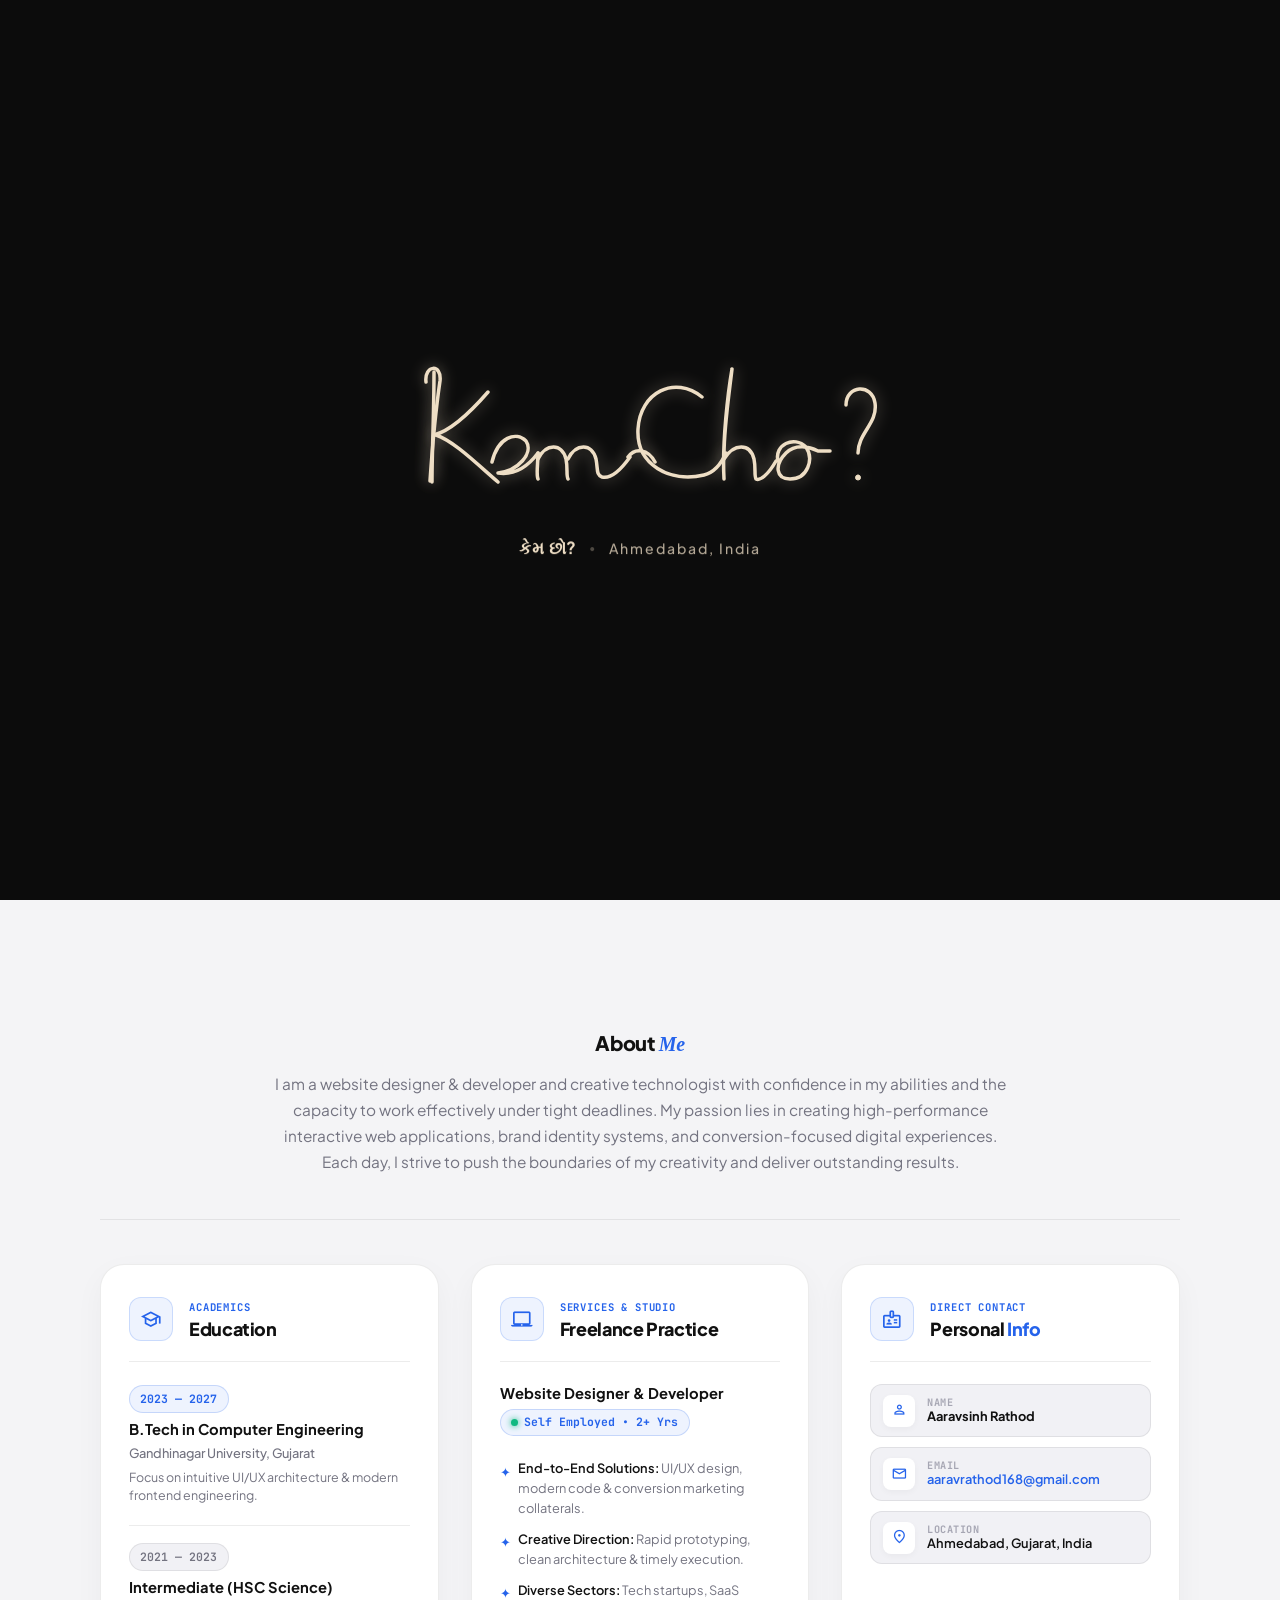
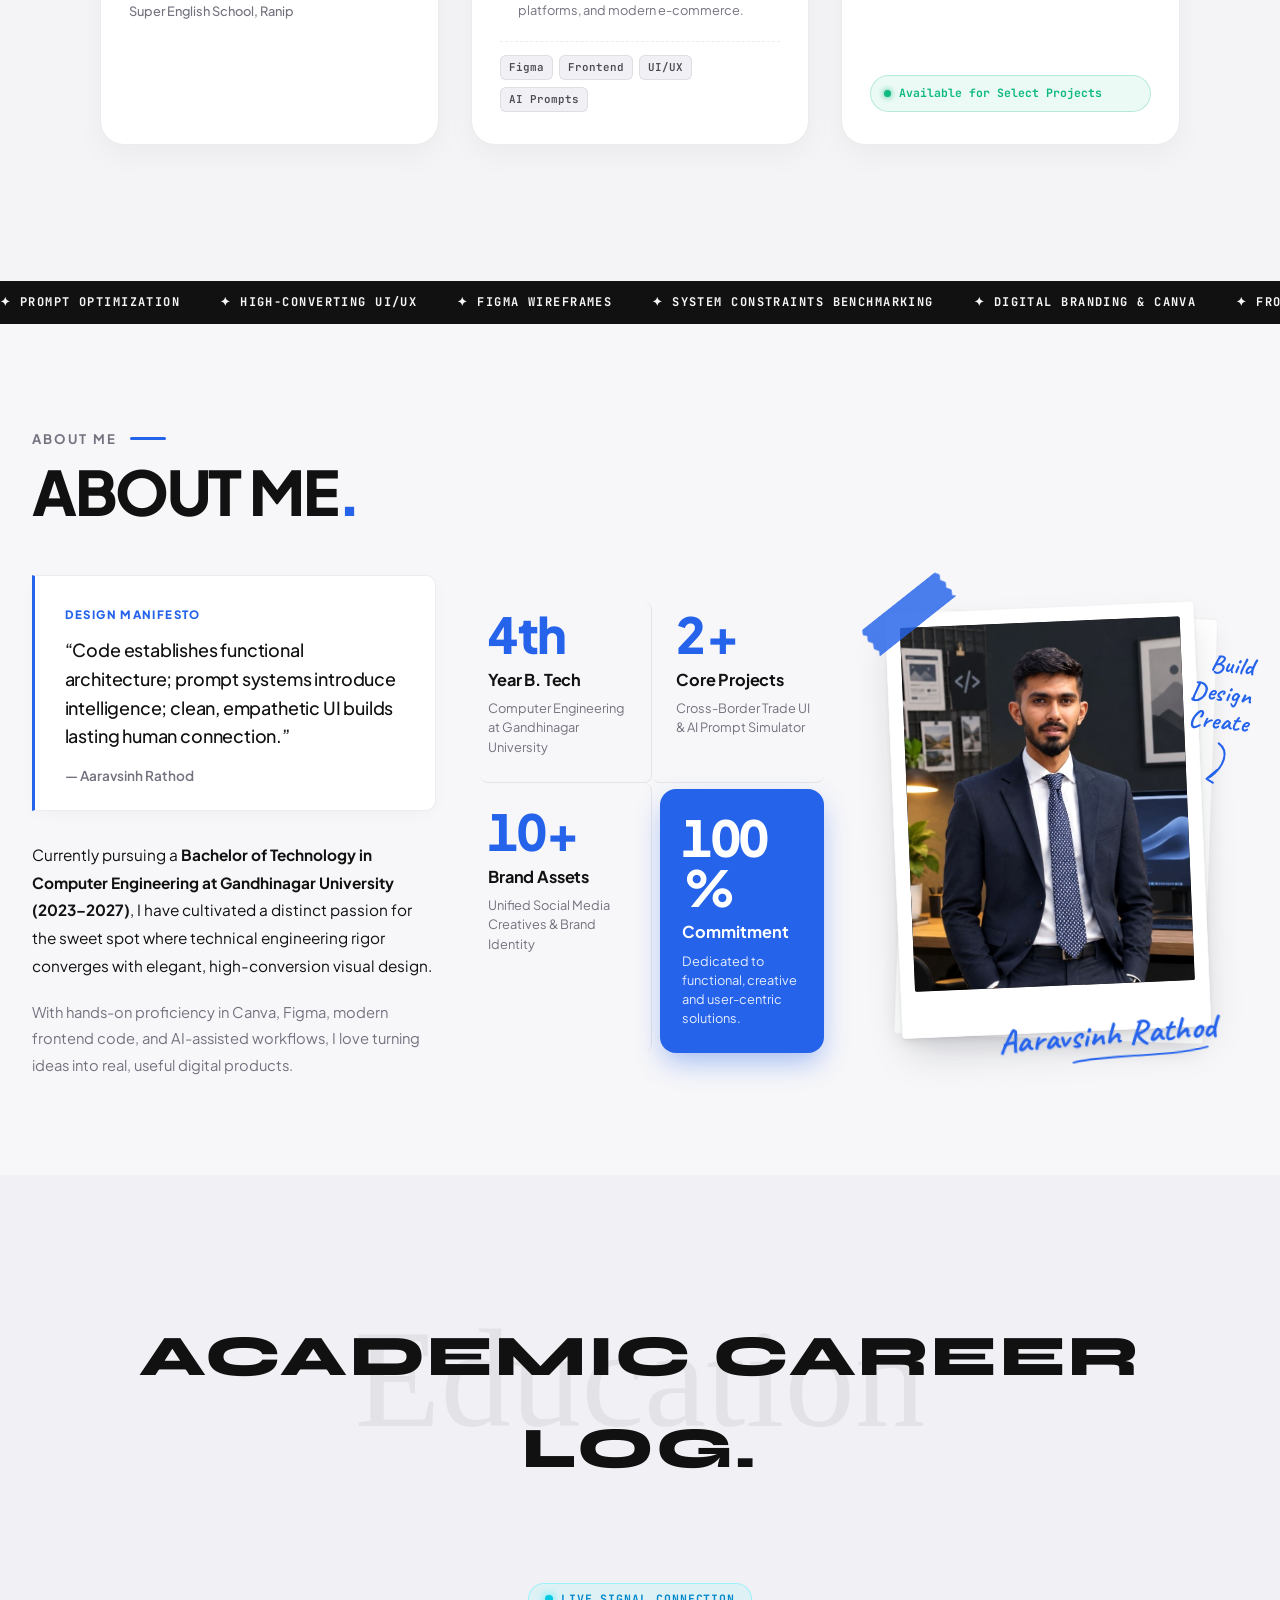
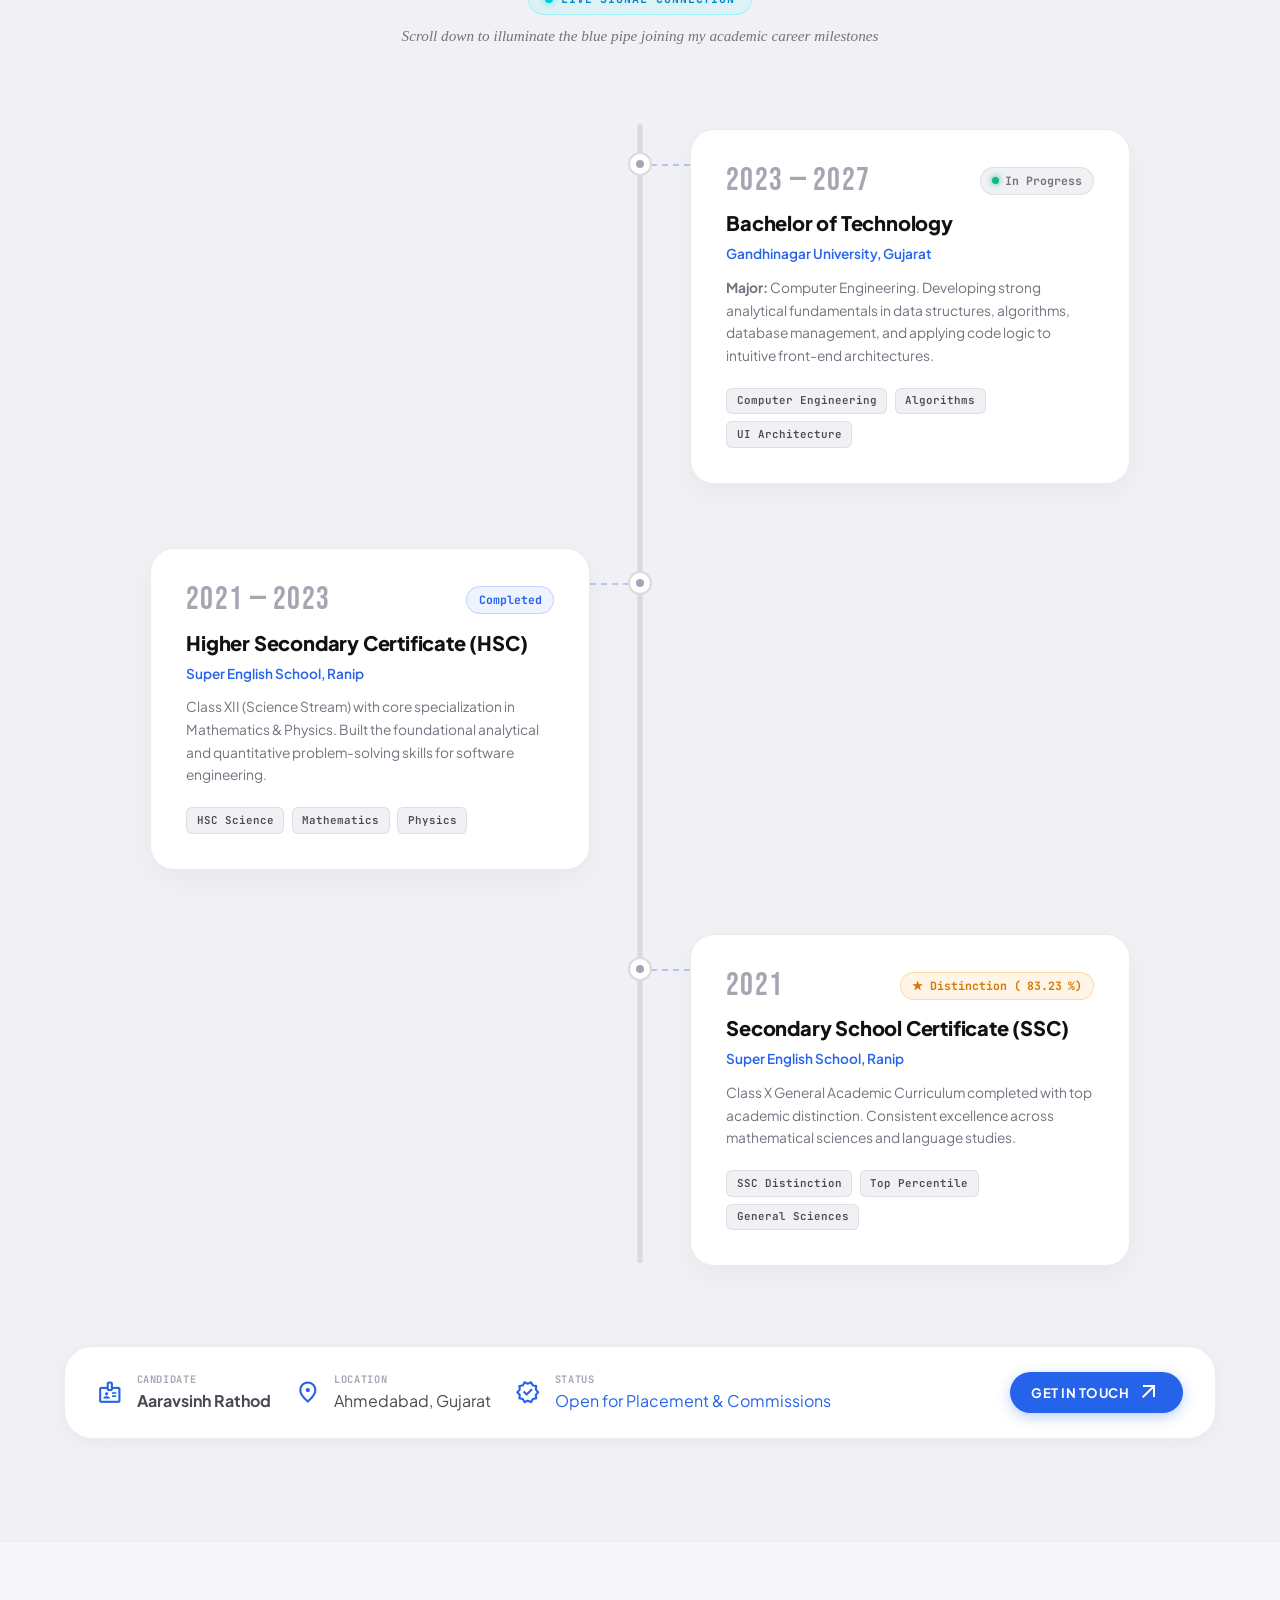
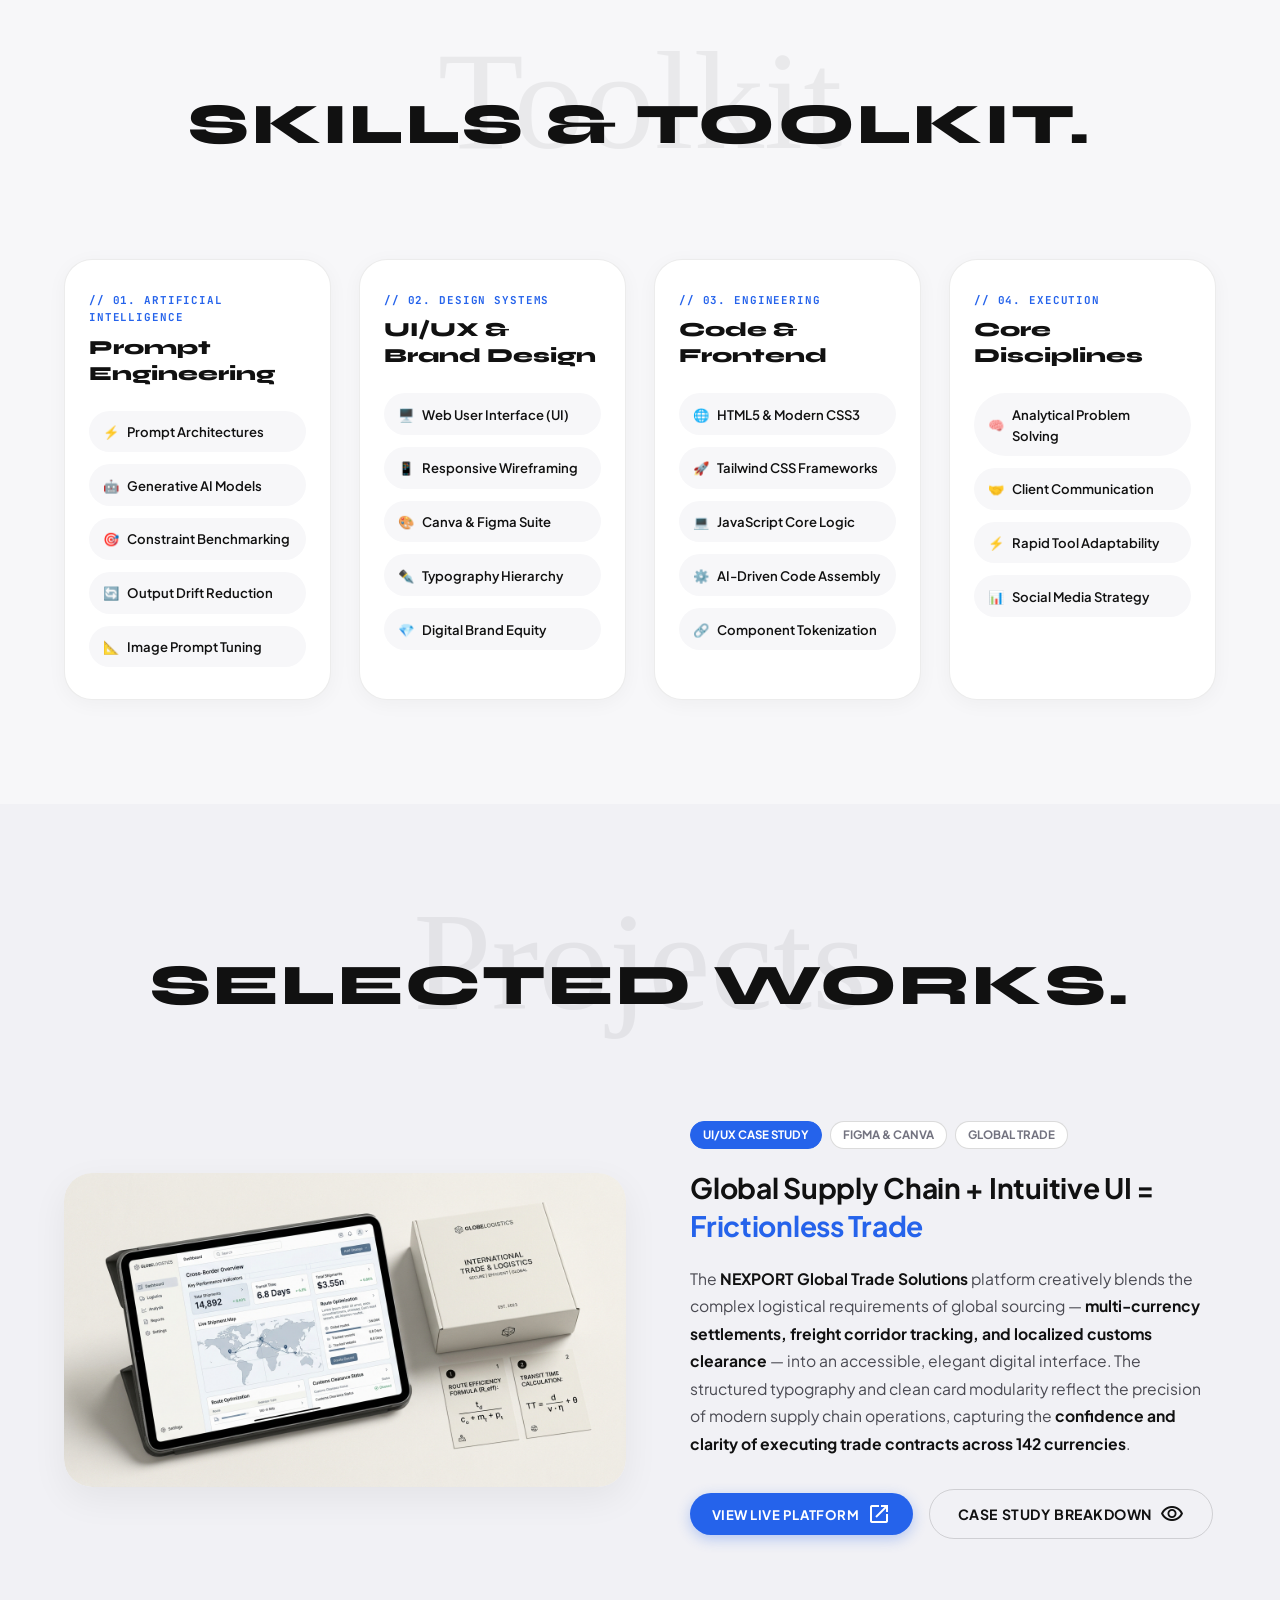
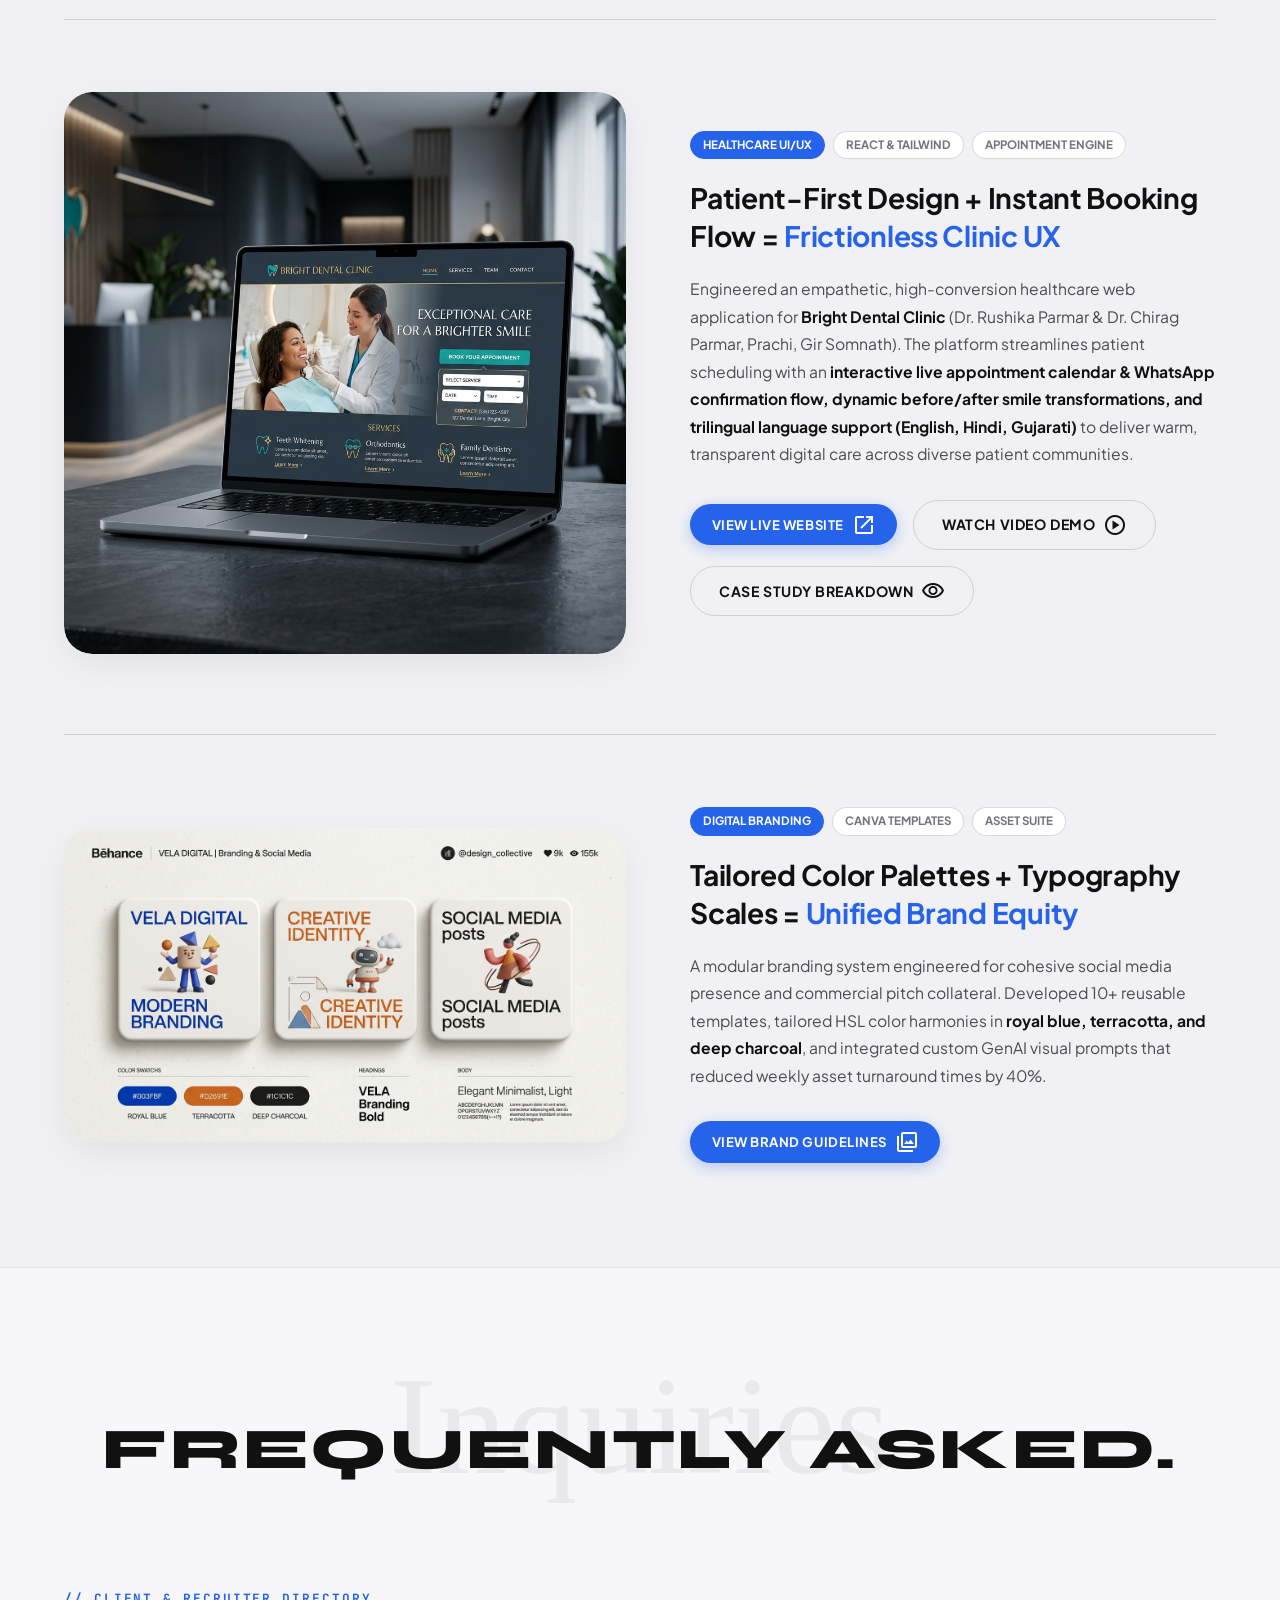
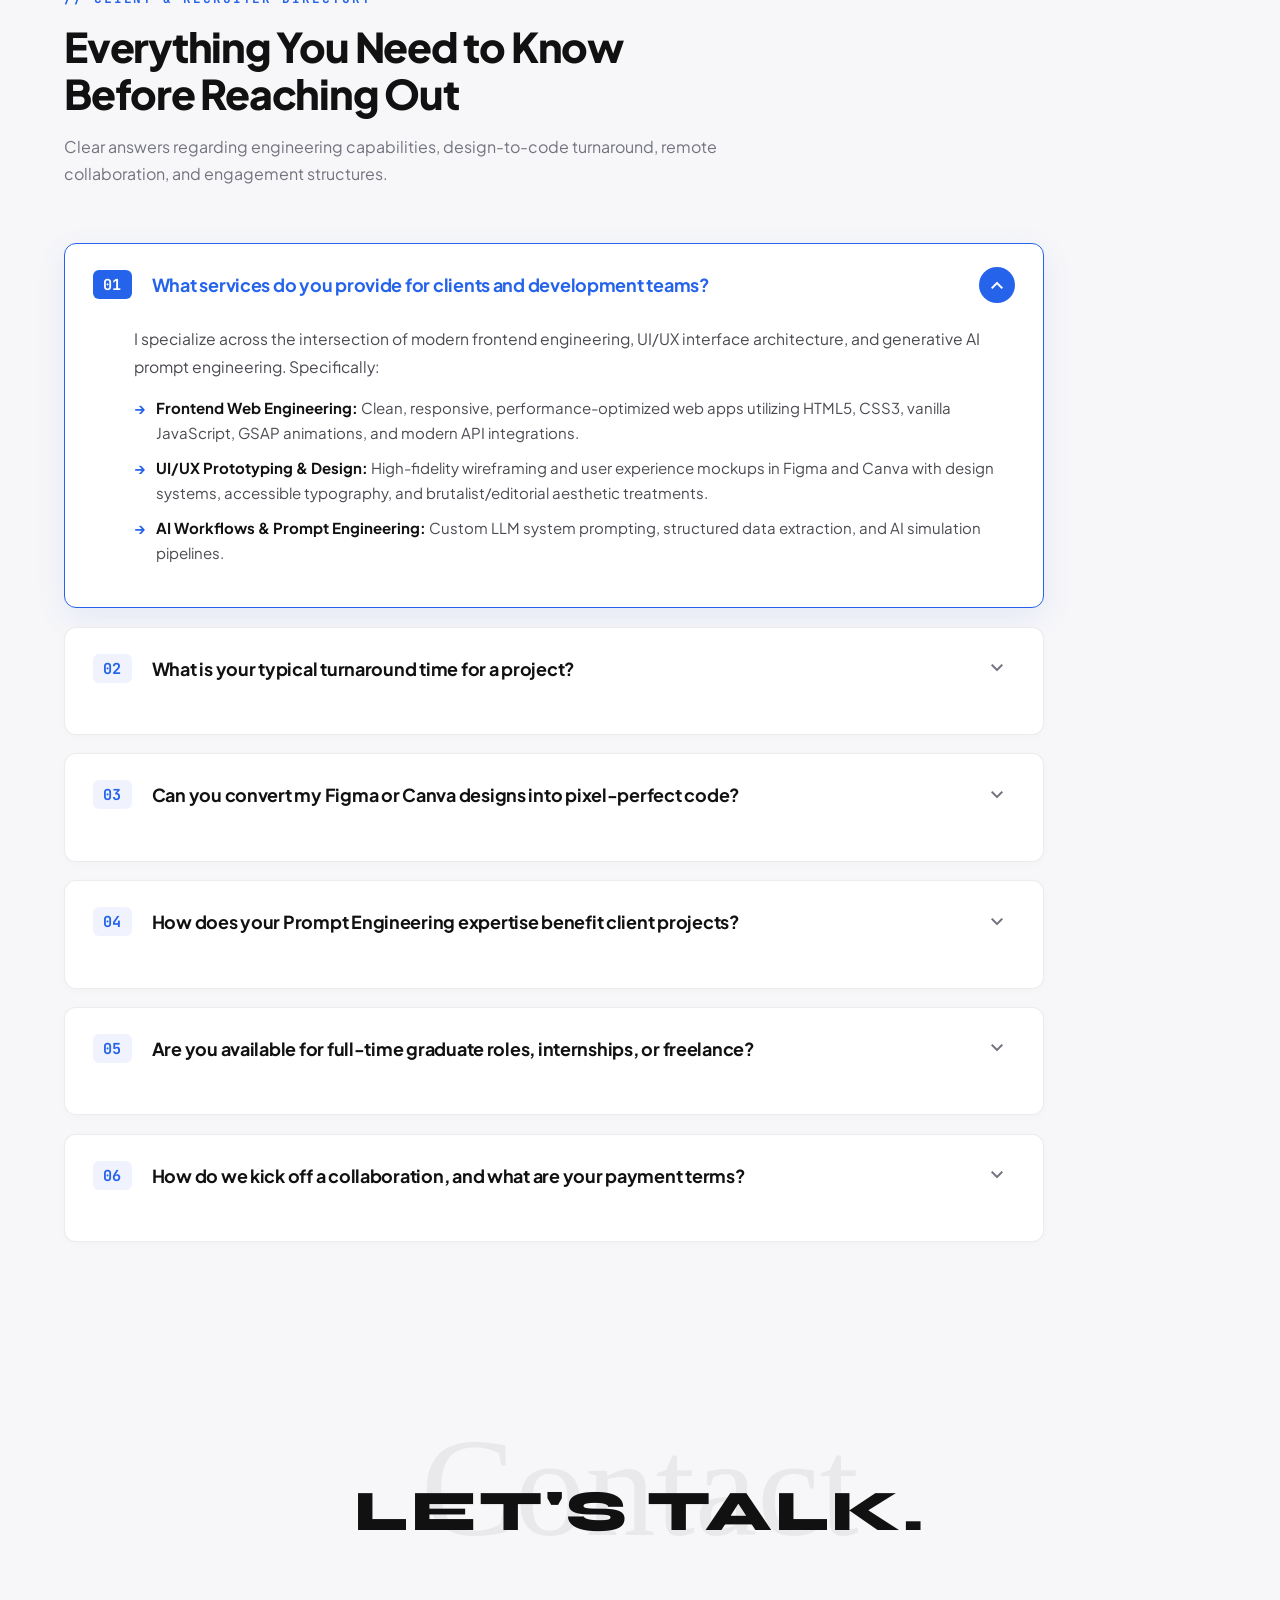
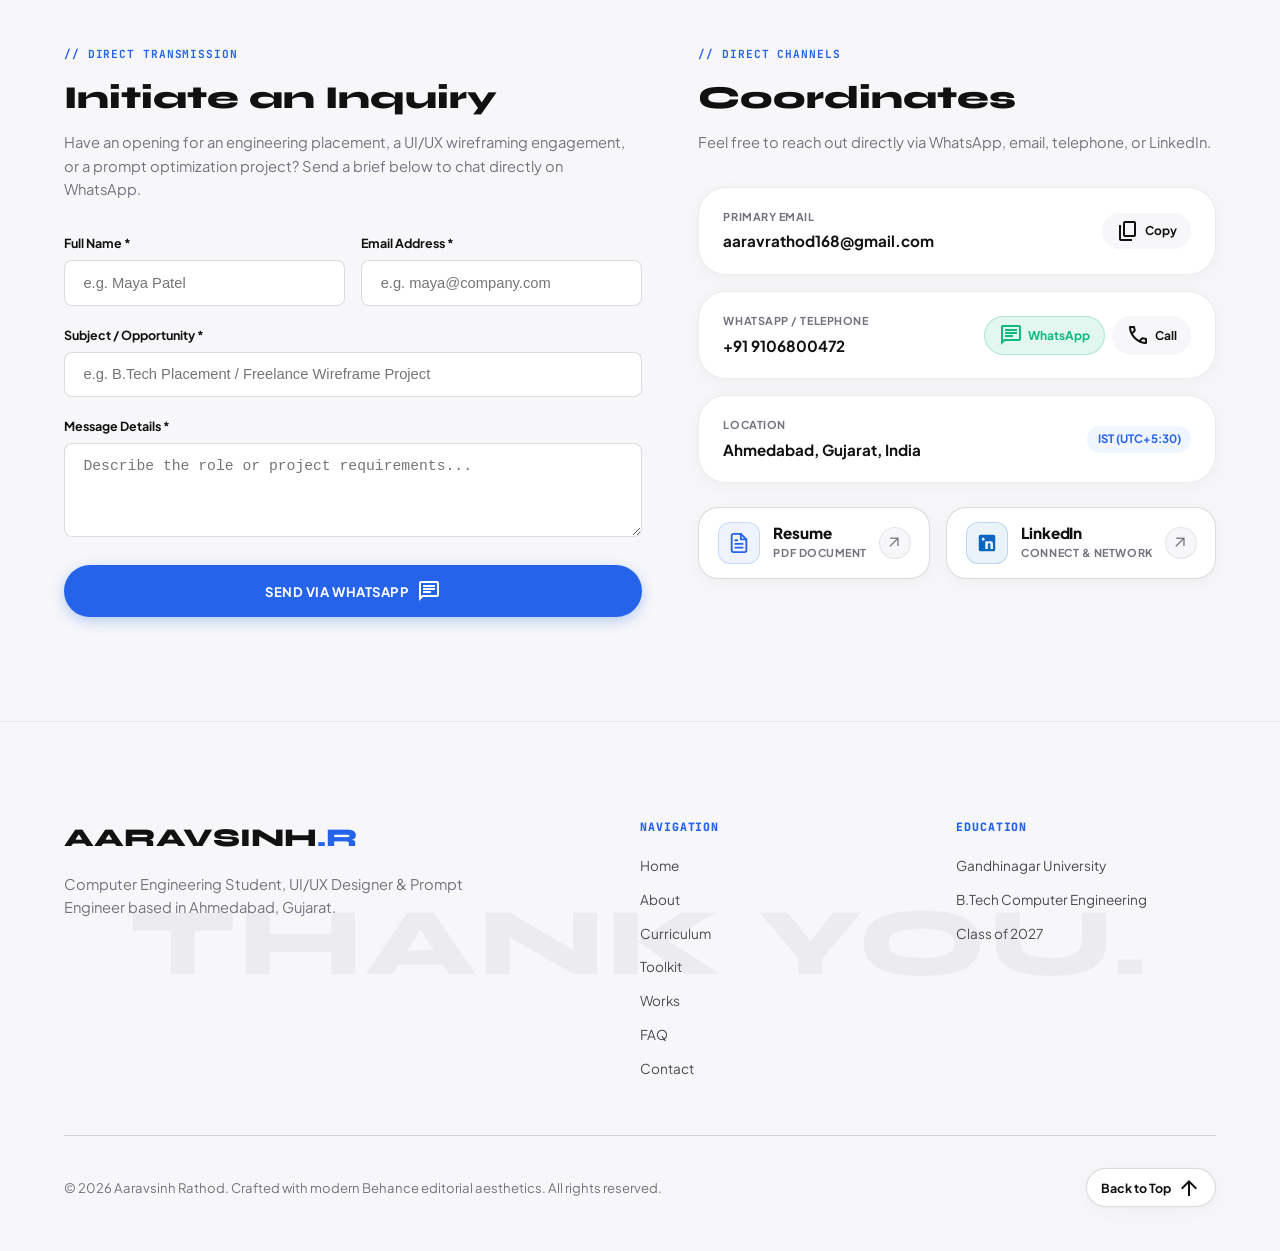
==== index.html @ 14408c6c "feat: add rolling number counter animations, interactive client FAQ section, and dynamic card spotli" ====
<!DOCTYPE html>
<html lang="en" class="scroll-smooth">
<head>
    <meta charset="UTF-8">
    <meta name="viewport" content="width=device-width, initial-scale=1.0">
    <meta name="description" content="Aaravsinh Rathod — Multidisciplinary Computer Engineering Student, UI/UX Designer & Prompt Engineer based in Ahmedabad, Gujarat.">
    <meta name="author" content="Aaravsinh Rathod">
    <title>Aaravsinh Rathod — Creative Engineer &amp; Prompt Architect</title>
    
    <!-- Google Fonts: Editorial Sans, Monumental Display, Street Graffiti & Monospace -->
    <link rel="preconnect" href="https://fonts.googleapis.com">
    <link rel="preconnect" href="https://fonts.gstatic.com" crossorigin>
    <link href="https://fonts.googleapis.com/css2?family=Antonio:wght@700&family=Bebas+Neue&family=Playfair+Display:ital,wght@0,400;0,600;0,700;1,400&family=Plus+Jakarta+Sans:ital,wght@0,300;0,400;0,500;0,600;0,700;0,800;1,400;1,600&family=Syne:wght@700;800&family=Caveat:wght@600;700&family=JetBrains+Mono:wght@400;500;600;700&family=Rock+Salt&family=Permanent+Marker&family=Sedgwick+Ave&display=swap" rel="stylesheet">
    
    <!-- Material Symbols -->
    <link rel="stylesheet" href="https://fonts.googleapis.com/css2?family=Material+Symbols+Outlined:opsz,wght,FILL,GRAD@20..48,100..700,0..1,-50..200">
    
    <!-- Design System Stylesheet -->
    <link rel="stylesheet" href="style.css">
</head>
<body class="theme-light">

    <!-- =========================================
       Awwwards Intro Preloader Component (Overlay)
    ========================================= -->
    <div id="intro-preloader" aria-label="Loading Portfolio" role="status">
        <!-- Split Horizontal Shutter Wipe Panels -->
        <div class="preloader-shutter preloader-shutter-top"></div>
        <div class="preloader-shutter preloader-shutter-bottom"></div>

        <!-- Preloader Content Stage -->
        <div class="preloader-content-wrap">
            <!-- Phase 1: 0% to 100% Vintage Serif Counter & Orbital Pencil Loader -->
            <div class="preloader-phase preloader-counter-stage" id="preloader-counter-stage">
                <div class="preloader-counter-display">
                    <span id="preloader-num">0</span><span class="preloader-pct">%</span>
                </div>
                <div class="preloader-orbital-loader">
                    <svg class="preloader-circle-svg" viewBox="0 0 120 120" width="120" height="120">
                        <circle class="circle-track" cx="60" cy="60" r="50" />
                        <circle class="circle-progress" id="preloader-circle" cx="60" cy="60" r="50" />
                    </svg>
                    <!-- Orbital Pencil Follower rotating around (60, 60) -->
                    <div class="preloader-pencil-orbit" id="preloader-pencil-orbit">
                        <div class="preloader-pencil-carrier">
                            <svg class="preloader-pencil-icon" viewBox="0 0 32 32" width="24" height="24">
                                <path d="M 23 4 L 28 9 L 12 25 L 5 27 L 7 20 Z" fill="#eedec5" stroke="#eedec5" stroke-width="1.2" stroke-linejoin="round"/>
                                <path d="M 20 7 L 25 12" stroke="#0c0c0c" stroke-width="1.2"/>
                                <path d="M 5 27 L 8 23.5 L 8.5 25 Z" fill="#0c0c0c"/>
                                <circle cx="5" cy="27" r="1.2" fill="#fff"/>
                            </svg>
                        </div>
                    </div>
                </div>
                <p class="preloader-tagline">Curating Digital Canvas</p>
            </div>

            <!-- Phase 2: Handwritten Calligraphy "Kem Cho?" Greeting -->
            <div class="preloader-phase preloader-greeting-stage" id="preloader-greeting-stage">
                <div class="preloader-calligraphy-wrap">
                    <svg class="preloader-calligraphy-svg" viewBox="0 0 520 180" width="520" height="180">
                        <g class="calligraphy-paths">
                            <!-- Letter 'K' stem & flourishes -->
                            <path class="draw-stroke" d="M 54 35 C 54 75, 52 115, 52 145" />
                            <path class="draw-stroke" d="M 46 45 C 44 28, 62 26, 60 44 C 54 85, 52 115, 50 144" />
                            <path class="draw-stroke" d="M 108 55 C 88 78, 70 94, 54 98" />
                            <path class="draw-stroke" d="M 56 98 C 74 104, 98 128, 118 145" />
                            <!-- Letter 'e' smooth cursive loop -->
                            <path class="draw-stroke" d="M 112 125 C 118 100, 136 94, 146 104 C 154 116, 138 134, 118 136 C 132 138, 146 132, 158 116" />
                            <!-- Letter 'm' three smooth arches -->
                            <path class="draw-stroke" d="M 158 116 C 158 126, 156 138, 158 142" />
                            <path class="draw-stroke" d="M 158 122 C 166 106, 182 106, 186 122 C 188 132, 186 138, 188 142" />
                            <path class="draw-stroke" d="M 188 122 C 196 106, 212 106, 216 122 C 218 132, 216 138, 222 140 C 230 142, 240 134, 250 120" />
                            <!-- Flourish Connector -->
                            <path class="draw-stroke" d="M 248 120 C 255 110, 268 112, 275 125" />
                            <!-- Capital 'C' sweep -->
                            <path class="draw-stroke" d="M 322 60 C 295 38, 260 55, 258 92 C 256 128, 290 146, 324 138 C 336 135, 342 125, 346 116" />
                            <!-- Letter 'h' tall ascender with loop and arch -->
                            <path class="draw-stroke" d="M 344 118 C 344 90, 350 50, 352 32 C 348 55, 342 105, 344 142" />
                            <path class="draw-stroke" d="M 344 122 C 354 106, 370 106, 374 122 C 376 132, 374 138, 376 142 C 380 144, 388 138, 396 124" />
                            <!-- Letter 'o' smooth loop with outgoing flourish -->
                            <path class="draw-stroke" d="M 398 124 C 394 108, 414 98, 426 110 C 434 122, 428 142, 410 142 C 396 142, 394 128, 406 116 C 416 106, 430 110, 438 114 L 450 114" />
                            <!-- Question Mark '?' and dot -->
                            <path class="draw-stroke" d="M 466 68 C 466 48, 492 46, 495 66 C 498 86, 478 96, 478 116" />
                            <path class="draw-stroke stroke-dot" d="M 478 138 A 2.5 2.5 0 1 1 478 143 A 2.5 2.5 0 1 1 478 138" />
                        </g>
                    </svg>
                    <div class="preloader-greeting-sub">
                        <span class="sub-gujarati">કેમ છો?</span>
                        <span class="sub-sep">•</span>
                        <span class="sub-english">Ahmedabad, India</span>
                    </div>
                </div>
            </div>
        </div>
    </div>

    <!-- Custom Luxury Cursor -->
    <div class="cursor-dot" id="cursor-dot"></div>
    <div class="cursor-outline" id="cursor-outline"></div>

    <!-- Minimalist Editorial Header -->
    <header class="editorial-header" id="header">
        <div class="header-inner">
            <a href="#hero" class="brand-monogram" aria-label="Aaravsinh Rathod">
                <span class="mono-initials">AR</span>
                <span class="mono-fullname">Aaravsinh<span class="text-royal">.R</span></span>
            </a>

            <nav class="editorial-nav" id="nav-menu">
                <a href="#hero" class="nav-item active">Home</a>
                <a href="#about" class="nav-item">About</a>
                <a href="#dossier" class="nav-item">Curriculum</a>
                <a href="#skills" class="nav-item">Toolkit</a>
                <a href="#works" class="nav-item">Works</a>
                <a href="#faq" class="nav-item">FAQ</a>
                <a href="#contact" class="nav-item">Contact</a>
                <a href="#contact" class="btn-pill btn-pill-royal mobile-menu-cta">
                    <span>Let's Talk</span>
                    <span class="material-symbols-outlined text-sm">arrow_outward</span>
                </a>
            </nav>

            <div class="header-actions">
                <button class="theme-toggle-btn" id="theme-toggle" aria-label="Toggle Theme Mode">
                    <span class="material-symbols-outlined" id="theme-icon">dark_mode</span>
                </button>
                <a href="#contact" class="btn-pill btn-pill-royal">
                    <span>Let's Talk</span>
                    <span class="material-symbols-outlined text-sm">arrow_outward</span>
                </a>
                <button class="mobile-menu-btn" id="mobile-toggle" aria-label="Toggle Navigation">
                    <span class="material-symbols-outlined">menu</span>
                </button>
            </div>
        </div>
    </header>

    <main>
        <!-- =========================================
           1. HERO SECTION (Exact Behance Slide 1 Recreation)
        ========================================= -->
        <section class="hero-editorial-section" id="hero">
            <div class="container hero-container">
                <!-- Top Action Capsules -->
                <div class="behance-hero-top-bar">
                    <div class="behance-action-capsules">
                        <a href="#contact" class="hero-status-pill" title="Aaravsinh is available for hire — Click to get in touch">
                            <span class="status-pulse-dot"></span>
                            <span class="status-pill-text">Available for hire</span>
                            <span class="material-symbols-outlined status-pill-arrow">arrow_outward</span>
                        </a>
                    </div>
                </div>

                <!-- Main Visual Canvas (Matches Reference Image 1:1) -->
                <div class="hero-canvas-composition">
                    <!-- Top-Left Graffiti "My" with Downward Arrow -->
                    <div class="street-graffiti-my" aria-label="My">
                        <svg viewBox="0 0 160 175" fill="none" xmlns="http://www.w3.org/2000/svg" class="svg-graffiti-my">
                            <!-- Raw marker stroke for "M" -->
                            <path d="M 22 110 L 32 24 L 54 74 L 78 26 L 90 108" stroke="currentColor" stroke-width="13" stroke-linecap="round" stroke-linejoin="round" />
                            <!-- Connected marker stroke for "y" with descending arrow stem -->
                            <path d="M 92 60 C 94 62 100 96 114 96 C 128 96 136 68 136 50 L 132 114 C 130 138 118 152 102 162" stroke="currentColor" stroke-width="13" stroke-linecap="round" stroke-linejoin="round" />
                            <!-- Sharp marker arrow tip pointing down-right toward PORTFOLIO -->
                            <path d="M 88 144 L 102 166 L 124 156" stroke="currentColor" stroke-width="12" stroke-linecap="round" stroke-linejoin="round" />
                        </svg>
                    </div>

                    <!-- Monumental Outline "PORTFOLIO" with Individual Letter Spans -->
                    <div class="monumental-portfolio-wrap">
                        <h1 class="outline-portfolio-title" aria-label="PORTFOLIO"><span class="portfolio-char" style="--char-index: 0">P</span><span class="portfolio-char" style="--char-index: 1">O</span><span class="portfolio-char" style="--char-index: 2">R</span><span class="portfolio-char" style="--char-index: 3">T</span><span class="portfolio-char" style="--char-index: 4">F</span><span class="portfolio-char" style="--char-index: 5">O</span><span class="portfolio-char" style="--char-index: 6">L</span><span class="portfolio-char" style="--char-index: 7">I</span><span class="portfolio-char" style="--char-index: 8">O</span></h1>
                    </div>

                    <!-- Soft Muted Street Calligraphy "Aaravsinh" behind the subject -->
                    <div class="hero-street-watermark" aria-hidden="true">
                        Aaravsinh
                    </div>

                    <!-- Studio Cutout Portrait & Nameplate -->
                    <div class="hero-subject-stage">
                        <div class="portrait-cutout-box" id="portrait-wrap">
                            <img src="assets/aaravsinh-hero-final.png" alt="Aaravsinh Rathod" class="hero-portrait-cutout" id="hero-portrait-img">
                        </div>

                    </div>

                    <!-- Floating Hire Capsule at Bottom-Center (Matches reference image) -->
                    <div class="hire-floating-capsule" id="hire-capsule">
                        <div class="capsule-body-left">
                            <div class="capsule-avatar-wrap">
                                <img src="assets/profile.jpg" alt="Aaravsinh Rathod" class="capsule-avatar-img">
                                <span class="capsule-status-dot" title="Available for hire"></span>
                            </div>
                            <div class="capsule-info-text">
                                <div class="capsule-info-title">Aaravsinh is available for hire</div>
                                <div class="capsule-info-avail">Availability: <span class="avail-tag">Now</span></div>
                            </div>
                        </div>
                        <div class="capsule-body-right">
                            <a href="#contact" class="capsule-hire-cta">Get in touch</a>
                            <button class="capsule-dismiss-btn" id="close-hire-capsule" aria-label="Dismiss">&times;</button>
                        </div>
                    </div>
                </div>



                <!-- Monumental Behance Typography: "My Name is Aaravsinh and I am a Freelance Website designer & developer." -->
                <div class="behance-hero-statement">
                    <p class="hero-intro-lead">
                        <em>My Name is</em> <strong class="text-royal">Aaravsinh</strong> <em>and I am a Freelance</em>
                    </p>
                    <div class="monumental-title-wrap">
                        <span class="word-graphic">Website</span>
                        <span class="word-designer">designer &amp; developer<span class="designer-dot">.</span></span>
                    </div>
                </div>

                <!-- About Me Editorial Block -->
                <div class="behance-hero-about">
                    <h3 class="hero-about-heading">About <em>Me</em></h3>
                    <p class="hero-about-text">
                        I am a website designer &amp; developer and creative technologist with confidence in my abilities and the capacity to work effectively under tight deadlines. My passion lies in creating high-performance interactive web applications, brand identity systems, and conversion-focused digital experiences. Each day, I strive to push the boundaries of my creativity and deliver outstanding results.
                    </p>
                </div>

                <!-- Editorial Dossier Row (Centered, Attractive Modular Cards) -->
                <div class="behance-dossier-row">
                    <!-- Column 1: Education -->
                    <div class="behance-dossier-column bd-card">
                        <div class="bd-card-header">
                            <div class="bd-card-icon-wrap">
                                <span class="material-symbols-outlined">school</span>
                            </div>
                            <div class="bd-card-title-group">
                                <span class="bd-card-kicker">ACADEMICS</span>
                                <h4 class="bd-column-title">Education</h4>
                            </div>
                        </div>

                        <div class="bd-card-body">
                            <div class="bd-entry-block">
                                <div class="bd-entry-top">
                                    <span class="bd-pill-tag active">2023 — 2027</span>
                                </div>
                                <h5 class="bd-entry-title text-royal">B.Tech in Computer Engineering</h5>
                                <span class="bd-entry-subtitle">Gandhinagar University, Gujarat</span>
                                <p class="bd-entry-desc">Focus on intuitive UI/UX architecture &amp; modern frontend engineering.</p>
                            </div>

                            <div class="bd-entry-divider"></div>

                            <div class="bd-entry-block">
                                <div class="bd-entry-top">
                                    <span class="bd-pill-tag">2021 — 2023</span>
                                </div>
                                <h5 class="bd-entry-title">Intermediate (HSC Science)</h5>
                                <span class="bd-entry-subtitle">Super English School, Ranip</span>
                            </div>
                        </div>
                    </div>

                    <!-- Column 2: Freelance Website Designer & Developer -->
                    <div class="behance-dossier-column bd-card">
                        <div class="bd-card-header">
                            <div class="bd-card-icon-wrap">
                                <span class="material-symbols-outlined">laptop_mac</span>
                            </div>
                            <div class="bd-card-title-group">
                                <span class="bd-card-kicker">SERVICES &amp; STUDIO</span>
                                <h4 class="bd-column-title">Freelance Practice</h4>
                            </div>
                        </div>

                        <div class="bd-card-body">
                            <div class="bd-freelance-top">
                                <h5 class="bd-entry-title">Website Designer &amp; Developer</h5>
                                <span class="bd-pill-tag active"><span class="pulse-dot"></span>Self Employed • 2+ Yrs</span>
                            </div>

                            <ul class="bd-entry-bullets">
                                <li>
                                    <span class="bullet-gem">✦</span>
                                    <span><strong>End-to-End Solutions:</strong> UI/UX design, modern code &amp; conversion marketing collaterals.</span>
                                </li>
                                <li>
                                    <span class="bullet-gem">✦</span>
                                    <span><strong>Creative Direction:</strong> Rapid prototyping, clean architecture &amp; timely execution.</span>
                                </li>
                                <li>
                                    <span class="bullet-gem">✦</span>
                                    <span><strong>Diverse Sectors:</strong> Tech startups, SaaS platforms, and modern e-commerce.</span>
                                </li>
                            </ul>

                            <div class="bd-tech-chips">
                                <span>Figma</span>
                                <span>Frontend</span>
                                <span>UI/UX</span>
                                <span>AI Prompts</span>
                            </div>
                        </div>
                    </div>

                    <!-- Column 3: Personal Info -->
                    <div class="behance-dossier-column bd-card">
                        <div class="bd-card-header">
                            <div class="bd-card-icon-wrap">
                                <span class="material-symbols-outlined">badge</span>
                            </div>
                            <div class="bd-card-title-group">
                                <span class="bd-card-kicker">DIRECT CONTACT</span>
                                <h4 class="bd-column-title">Personal <span class="text-royal">Info</span></h4>
                            </div>
                        </div>

                        <div class="bd-card-body">
                            <div class="bd-info-table">
                                <div class="bd-info-item">
                                    <span class="bdi-icon-wrap"><span class="material-symbols-outlined">person</span></span>
                                    <div class="bdi-content">
                                        <span class="bdi-key">Name</span>
                                        <span class="bdi-val bdi-val-strong">Aaravsinh Rathod</span>
                                    </div>
                                </div>


                                <div class="bd-info-item">
                                    <span class="bdi-icon-wrap"><span class="material-symbols-outlined">mail</span></span>
                                    <div class="bdi-content">
                                        <span class="bdi-key">Email</span>
                                        <a href="mailto:aaravrathod168@gmail.com" class="bdi-val bdi-email">aaravrathod168@gmail.com</a>
                                    </div>
                                </div>

                                <div class="bd-info-item">
                                    <span class="bdi-icon-wrap"><span class="material-symbols-outlined">location_on</span></span>
                                    <div class="bdi-content">
                                        <span class="bdi-key">Location</span>
                                        <span class="bdi-val">Ahmedabad, Gujarat, India</span>
                                    </div>
                                </div>
                            </div>

                            <div class="bd-avail-badge">
                                <span class="pulse-dot"></span>
                                <span>Available for Select Projects</span>
                            </div>
                        </div>
                    </div>
                </div>


            </div>
        </section>

        <!-- Subtle Section Running Ticker -->
        <div class="editorial-ticker-wrap">
            <div class="ticker-flow">
                <span>✦ PROMPT OPTIMIZATION</span>
                <span>✦ HIGH-CONVERTING UI/UX</span>
                <span>✦ FIGMA WIREFRAMES</span>
                <span>✦ SYSTEM CONSTRAINTS BENCHMARKING</span>
                <span>✦ DIGITAL BRANDING &amp; CANVA</span>
                <span>✦ FRONTEND CODE LOGIC</span>
                <span>✦ PROMPT OPTIMIZATION</span>
                <span>✦ HIGH-CONVERTING UI/UX</span>
                <span>✦ FIGMA WIREFRAMES</span>
                <span>✦ SYSTEM CONSTRAINTS BENCHMARKING</span>
            </div>
        </div>

        <!-- =========================================
           2. ABOUT ME & MANIFESTO (Exact Reference Recreation)
        ========================================= -->
        <section class="editorial-section about-showcase-section" id="about">
            <div class="container about-container-fluid">
                <!-- Section Header (Matches Reference: Kicker + Blue Line + ABOUT ME.) -->
                <div class="about-header-lockup">
                    <div class="about-kicker-row">
                        <span class="about-kicker-label">ABOUT ME</span>
                        <span class="about-kicker-divider"></span>
                    </div>
                    <h2 class="about-hero-title">ABOUT ME<span class="about-title-dot">.</span></h2>
                </div>

                <!-- 3-Column Asymmetric Canvas (Manifesto + Metrics + Polaroid Card) -->
                <div class="about-master-composition">
                    
                    <!-- Left Column: Manifesto Quote & Narrative -->
                    <div class="about-narrative-panel">
                        <div class="about-manifesto-card">
                            <span class="manifesto-badge">DESIGN MANIFESTO</span>
                            <blockquote class="manifesto-quote">
                                “Code establishes functional architecture; prompt systems introduce intelligence; clean, empathetic UI builds lasting human connection.”
                            </blockquote>
                            <span class="manifesto-author">— Aaravsinh Rathod</span>
                        </div>

                        <p class="about-lead-copy">
                            Currently pursuing a <strong>Bachelor of Technology in Computer Engineering at Gandhinagar University (2023–2027)</strong>, I have cultivated a distinct passion for the sweet spot where technical engineering rigor converges with elegant, high-conversion visual design.
                        </p>

                        <p class="about-body-copy">
                            With hands-on proficiency in Canva, Figma, modern frontend code, and AI-assisted workflows, I love turning ideas into real, useful digital products.
                        </p>
                    </div>

                    <!-- Center Column: 2x2 Stats Grid with Royal Blue Highlight Card -->
                    <div class="about-metrics-panel">
                        <div class="about-stats-matrix">
                            <!-- Cell 1: 4th Year B.Tech -->
                            <div class="stat-matrix-cell cell-tl">
                                <span class="stat-value-blue"><span class="stat-counter" data-target="4">0</span><span class="stat-suffix">th</span></span>
                                <h4 class="stat-heading">Year B. Tech</h4>
                                <p class="stat-detail">Computer Engineering at Gandhinagar University</p>
                            </div>

                            <!-- Cell 2: 2+ Core Projects -->
                            <div class="stat-matrix-cell cell-tr">
                                <span class="stat-value-blue"><span class="stat-counter" data-target="2">0</span><span class="stat-suffix">+</span></span>
                                <h4 class="stat-heading">Core Projects</h4>
                                <p class="stat-detail">Cross-Border Trade UI &amp; AI Prompt Simulator</p>
                            </div>

                            <!-- Cell 3: 10+ Brand Assets -->
                            <div class="stat-matrix-cell cell-bl">
                                <span class="stat-value-blue"><span class="stat-counter" data-target="10">0</span><span class="stat-suffix">+</span></span>
                                <h4 class="stat-heading">Brand Assets</h4>
                                <p class="stat-detail">Unified Social Media Creatives &amp; Brand Identity</p>
                            </div>

                            <!-- Cell 4: 100% Commitment (Solid Royal Blue Card) -->
                            <div class="stat-matrix-cell cell-br stat-highlight-royal">
                                <span class="stat-value-white"><span class="stat-counter" data-target="100">0</span><span class="stat-suffix">%</span></span>
                                <h4 class="stat-heading-white">Commitment</h4>
                                <p class="stat-detail-white">Dedicated to functional, creative and user-centric solutions.</p>
                            </div>
                        </div>
                    </div>

                    <!-- Right Column: Tactile Polaroid Photo Card with Washi Tape, Doodle & Signature -->
                    <div class="about-polaroid-stage" id="polaroid-stage">
                        
                        <!-- Stacked Physical Polaroid Composition -->
                        <div class="polaroid-stack-wrap" id="polaroid-card-wrap">
                            <!-- Ghost Paper Card Behind (Tangible Depth) -->
                            <div class="polaroid-ghost-backing" aria-hidden="true"></div>

                            <!-- Main Tactile Polaroid Card -->
                            <div class="polaroid-primary-card">
                                <!-- Blue Washi Tape across Top-Left Corner -->
                                <div class="polaroid-washi-tape" aria-hidden="true">
                                    <span class="washi-tape-strip"></span>
                                </div>

                                <!-- Studio Photo of Aaravsinh (Image 2) -->
                                <div class="polaroid-photo-frame">
                                    <img src="assets/aaravsinh-studio-new.jpg" alt="Aaravsinh Rathod in Studio" class="polaroid-portrait-img">
                                </div>
                            </div>

                            <!-- Handwritten Doodle & Curved Arrow to Photo (Hugs the Photo Card) -->
                            <div class="polaroid-doodle-callout" aria-hidden="true">
                                <div class="doodle-words">
                                    <span>Build</span>
                                    <span>Design</span>
                                    <span>Create</span>
                                </div>
                                <svg class="doodle-curved-arrow" viewBox="0 0 54 54" fill="none" xmlns="http://www.w3.org/2000/svg">
                                    <path d="M 38 6 C 48 18, 38 34, 18 42" stroke="currentColor" stroke-width="2.5" stroke-linecap="round"/>
                                    <path d="M 28 36 L 14 43 L 20 49" stroke="currentColor" stroke-width="2.5" stroke-linecap="round" stroke-linejoin="round"/>
                                </svg>
                            </div>

                            <!-- Handwritten Blue Ink Signature at Bottom-Right -->
                            <div class="polaroid-signature-under">
                                <span class="signature-cursive">Aaravsinh Rathod</span>
                                <svg class="signature-underline-stroke" viewBox="0 0 160 18" fill="none" xmlns="http://www.w3.org/2000/svg" aria-hidden="true">
                                    <path d="M 4 11 C 45 4, 110 14, 156 5" stroke="currentColor" stroke-width="2" stroke-linecap="round" />
                                </svg>
                            </div>
                        </div>

                    </div>

                </div>
            </div>
        </section>

        <!-- =========================================
           3. 3-COLUMN EDITORIAL DOSSIER (Behance Style)
        ========================================= -->
        <section class="editorial-section section-cream" id="dossier">
            <div class="container">
                <!-- Behance Signature Watermark Banner -->
                <div class="behance-category-banner">
                    <span class="banner-watermark">Education</span>
                    <h2 class="banner-title">ACADEMIC CAREER LOG.</h2>
                </div>

                <!-- Academic Blue Pipe Timeline (Exact Reference Animation) -->
                <div class="academic-pipe-section-wrap">
                    <div class="timeline-intro-bar">
                        <span class="timeline-badge-cyber"><span class="pulse-cyan"></span> LIVE SIGNAL CONNECTION</span>
                        <p class="timeline-intro-hint">Scroll down to illuminate the blue pipe joining my academic career milestones</p>
                    </div>

                    <div class="academic-pipe-timeline" id="academic-pipe-timeline">
                        <!-- The Animated Vertical Blue Pipe Track -->
                        <div class="timeline-pipe-track">
                            <div class="timeline-pipe-fill" id="education-pipe-fill"></div>
                        </div>

                        <!-- Milestone 1: B.Tech (Right) -->
                        <div class="timeline-pipe-item item-right" data-milestone="1">
                            <div class="timeline-node" title="2023 — 2027 Milestone">
                                <span class="node-ring"></span>
                                <span class="node-core"></span>
                            </div>
                            <div class="timeline-branch"></div>
                            <div class="timeline-card tilt-card">
                                <div class="timeline-card-header">
                                    <span class="timeline-year-glow">2023 — 2027</span>
                                    <span class="timeline-status-pill"><span class="pulse-dot"></span> In Progress</span>
                                </div>
                                <h4 class="timeline-role-title">Bachelor of Technology</h4>
                                <span class="timeline-institution">Gandhinagar University, Gujarat</span>
                                <p class="timeline-desc">
                                    <strong>Major:</strong> Computer Engineering. Developing strong analytical fundamentals in data structures, algorithms, database management, and applying code logic to intuitive front-end architectures.
                                </p>
                                <div class="timeline-tags">
                                    <span>Computer Engineering</span>
                                    <span>Algorithms</span>
                                    <span>UI Architecture</span>
                                </div>
                            </div>
                        </div>

                        <!-- Milestone 2: HSC Science (Left) -->
                        <div class="timeline-pipe-item item-left" data-milestone="2">
                            <div class="timeline-node" title="2021 — 2023 Milestone">
                                <span class="node-ring"></span>
                                <span class="node-core"></span>
                            </div>
                            <div class="timeline-branch"></div>
                            <div class="timeline-card tilt-card">
                                <div class="timeline-card-header">
                                    <span class="timeline-year-glow">2021 — 2023</span>
                                    <span class="timeline-status-pill completed">Completed</span>
                                </div>
                                <h4 class="timeline-role-title">Higher Secondary Certificate (HSC)</h4>
                                <span class="timeline-institution">Super English School, Ranip</span>
                                <p class="timeline-desc">
                                    Class XII (Science Stream) with core specialization in Mathematics &amp; Physics. Built the foundational analytical and quantitative problem-solving skills for software engineering.
                                </p>
                                <div class="timeline-tags">
                                    <span>HSC Science</span>
                                    <span>Mathematics</span>
                                    <span>Physics</span>
                                </div>
                            </div>
                        </div>

                        <!-- Milestone 3: SSC (Right) -->
                        <div class="timeline-pipe-item item-right" data-milestone="3">
                            <div class="timeline-node" title="2021 Milestone">
                                <span class="node-ring"></span>
                                <span class="node-core"></span>
                            </div>
                            <div class="timeline-branch"></div>
                            <div class="timeline-card tilt-card">
                                <div class="timeline-card-header">
                                    <span class="timeline-year-glow">2021</span>
                                    <span class="timeline-status-pill distinction">★ Distinction (<span class="stat-counter" data-target="83.23" data-decimals="2">0.00</span>%)</span>
                                </div>
                                <h4 class="timeline-role-title">Secondary School Certificate (SSC)</h4>
                                <span class="timeline-institution">Super English School, Ranip</span>
                                <p class="timeline-desc">
                                    Class X General Academic Curriculum completed with top academic distinction. Consistent excellence across mathematical sciences and language studies.
                                </p>
                                <div class="timeline-tags">
                                    <span>SSC Distinction</span>
                                    <span>Top Percentile</span>
                                    <span>General Sciences</span>
                                </div>
                            </div>
                        </div>
                    </div>
                </div>

                <!-- Sleek Bottom Coordinates Strip (Maintains Contact Access) -->
                <div class="academic-footer-coordinates">
                    <div class="afc-item">
                        <span class="material-symbols-outlined afc-icon">badge</span>
                        <div class="afc-text">
                            <span class="afc-label">CANDIDATE</span>
                            <strong>Aaravsinh Rathod</strong>
                        </div>
                    </div>
                    <div class="afc-item">
                        <span class="material-symbols-outlined afc-icon">location_on</span>
                        <div class="afc-text">
                            <span class="afc-label">LOCATION</span>
                            <span>Ahmedabad, Gujarat</span>
                        </div>
                    </div>
                    <div class="afc-item">
                        <span class="material-symbols-outlined afc-icon">verified</span>
                        <div class="afc-text">
                            <span class="afc-label">STATUS</span>
                            <span class="text-royal">Open for Placement &amp; Commissions</span>
                        </div>
                    </div>
                    <a href="#contact" class="btn-pill btn-pill-royal afc-cta">
                        <span>Get In Touch</span>
                        <span class="material-symbols-outlined text-sm">arrow_outward</span>
                    </a>
                </div>
            </div>
        </section>

        <!-- =========================================
           4. SKILLS & TOOLKIT
        ========================================= -->
        <section class="editorial-section" id="skills">
            <div class="container">
                <!-- Behance Signature Watermark Banner -->
                <div class="behance-category-banner">
                    <span class="banner-watermark">Toolkit</span>
                    <h2 class="banner-title">SKILLS &amp; TOOLKIT.</h2>
                </div>

                <div class="skills-editorial-grid">
                    <!-- Category 1 -->
                    <div class="skill-pillar-card tilt-card">
                        <div class="sp-badge">// 01. ARTIFICIAL INTELLIGENCE</div>
                        <h3 class="sp-title">Prompt Engineering</h3>
                        <div class="sp-chips">
                            <div class="sp-chip"><span>⚡</span> Prompt Architectures</div>
                            <div class="sp-chip"><span>🤖</span> Generative AI Models</div>
                            <div class="sp-chip"><span>🎯</span> Constraint Benchmarking</div>
                            <div class="sp-chip"><span>🔄</span> Output Drift Reduction</div>
                            <div class="sp-chip"><span>📐</span> Image Prompt Tuning</div>
                        </div>
                    </div>

                    <!-- Category 2 -->
                    <div class="skill-pillar-card tilt-card">
                        <div class="sp-badge">// 02. DESIGN SYSTEMS</div>
                        <h3 class="sp-title">UI/UX &amp; Brand Design</h3>
                        <div class="sp-chips">
                            <div class="sp-chip"><span>🖥️</span> Web User Interface (UI)</div>
                            <div class="sp-chip"><span>📱</span> Responsive Wireframing</div>
                            <div class="sp-chip"><span>🎨</span> Canva &amp; Figma Suite</div>
                            <div class="sp-chip"><span>✒️</span> Typography Hierarchy</div>
                            <div class="sp-chip"><span>💎</span> Digital Brand Equity</div>
                        </div>
                    </div>

                    <!-- Category 3 -->
                    <div class="skill-pillar-card tilt-card">
                        <div class="sp-badge">// 03. ENGINEERING</div>
                        <h3 class="sp-title">Code &amp; Frontend</h3>
                        <div class="sp-chips">
                            <div class="sp-chip"><span>🌐</span> HTML5 &amp; Modern CSS3</div>
                            <div class="sp-chip"><span>🚀</span> Tailwind CSS Frameworks</div>
                            <div class="sp-chip"><span>💻</span> JavaScript Core Logic</div>
                            <div class="sp-chip"><span>⚙️</span> AI-Driven Code Assembly</div>
                            <div class="sp-chip"><span>🔗</span> Component Tokenization</div>
                        </div>
                    </div>

                    <!-- Category 4 -->
                    <div class="skill-pillar-card tilt-card">
                        <div class="sp-badge">// 04. EXECUTION</div>
                        <h3 class="sp-title">Core Disciplines</h3>
                        <div class="sp-chips">
                            <div class="sp-chip"><span>🧠</span> Analytical Problem Solving</div>
                            <div class="sp-chip"><span>🤝</span> Client Communication</div>
                            <div class="sp-chip"><span>⚡</span> Rapid Tool Adaptability</div>
                            <div class="sp-chip"><span>📊</span> Social Media Strategy</div>
                        </div>
                    </div>
                </div>
            </div>
        </section>

        <!-- =========================================
           5. SELECTED WORKS (Exact Behance Style Presentation)
        ========================================= -->
        <section class="editorial-section section-cream" id="works">
            <div class="container">
                <!-- Behance Signature Watermark Banner -->
                <div class="behance-category-banner">
                    <span class="banner-watermark">Projects</span>
                    <h2 class="banner-title">SELECTED WORKS.</h2>
                </div>

                <!-- PROJECT 1: Cross-Border E-Commerce Platform -->
                <article class="work-showcase-article">
                    <!-- High-End Editorial Mockup Visual -->
                    <div class="work-visual-canvas tilt-card">
                        <img src="assets/project-trade.jpg" alt="Cross-Border E-Commerce UI/UX Showcase" class="work-feature-img">
                    </div>

                    <!-- Editorial Formula & Narrative (Behance Slide 4 Style) -->
                    <div class="work-narrative-block">
                        <div class="work-tags-row">
                            <span class="wt-pill royal">UI/UX CASE STUDY</span>
                            <span class="wt-pill">FIGMA &amp; CANVA</span>
                            <span class="wt-pill">GLOBAL TRADE</span>
                        </div>

                        <!-- Behance Formula Heading -->
                        <h3 class="work-formula-title">
                            Global Supply Chain + Intuitive UI = <span class="text-royal">Frictionless Trade</span>
                        </h3>

                        <p class="work-editorial-text">
                            The <strong>NEXPORT Global Trade Solutions</strong> platform creatively blends the complex logistical requirements of global sourcing — <strong>multi-currency settlements, freight corridor tracking, and localized customs clearance</strong> — into an accessible, elegant digital interface. The structured typography and clean card modularity reflect the precision of modern supply chain operations, capturing the <strong>confidence and clarity of executing trade contracts across 142 currencies</strong>.
                        </p>

                        <div class="work-actions-bar">
                            <a href="nexport-agency.html#cta" target="_blank" rel="noopener" class="btn-pill btn-pill-royal">
                                <span>View Live Platform</span>
                                <span class="material-symbols-outlined text-sm">open_in_new</span>
                            </a>
                            <button class="btn-pill btn-pill-outline open-modal-btn" data-project="ecommerce">
                                <span>Case Study Breakdown</span>
                                <span class="material-symbols-outlined text-sm">visibility</span>
                            </button>
                        </div>
                    </div>
                </article>

                <div class="work-divider-line"></div>

                <!-- PROJECT 2: Bright Dental Clinic Web Platform -->
                <article class="work-showcase-article">
                    <!-- High-End Editorial Mockup Visual -->
                    <div class="work-visual-canvas tilt-card">
                        <video class="work-feature-img work-feature-video" autoplay loop muted playsinline poster="assets/bright_dental.png">
                            <source src="assets/bright-dental-clinic.mp4" type="video/mp4">
                            <img src="assets/bright_dental.png" alt="Bright Dental Clinic Patient Care Web Platform" class="work-feature-img">
                        </video>
                    </div>

                    <!-- Editorial Formula & Narrative -->
                    <div class="work-narrative-block">
                        <div class="work-tags-row">
                            <span class="wt-pill royal">HEALTHCARE UI/UX</span>
                            <span class="wt-pill">REACT &amp; TAILWIND</span>
                            <span class="wt-pill">APPOINTMENT ENGINE</span>
                        </div>

                        <h3 class="work-formula-title">
                            Patient-First Design + Instant Booking Flow = <span class="text-royal">Frictionless Clinic UX</span>
                        </h3>

                        <p class="work-editorial-text">
                            Engineered an empathetic, high-conversion healthcare web application for <strong>Bright Dental Clinic</strong> (Dr. Rushika Parmar &amp; Dr. Chirag Parmar, Prachi, Gir Somnath). The platform streamlines patient scheduling with an <strong>interactive live appointment calendar &amp; WhatsApp confirmation flow, dynamic before/after smile transformations, and trilingual language support (English, Hindi, Gujarati)</strong> to deliver warm, transparent digital care across diverse patient communities.
                        </p>

                        <div class="work-actions-bar">
                            <a href="https://bright-dental-clinic-omega.vercel.app/" target="_blank" rel="noopener" class="btn-pill btn-pill-royal">
                                <span>View Live Website</span>
                                <span class="material-symbols-outlined text-sm">open_in_new</span>
                            </a>
                            <a href="assets/bright-dental-clinic.mp4" target="_blank" rel="noopener" class="btn-pill btn-pill-outline">
                                <span>Watch Video Demo</span>
                                <span class="material-symbols-outlined text-sm">play_circle</span>
                            </a>
                            <button class="btn-pill btn-pill-outline open-modal-btn" data-project="simulator">
                                <span>Case Study Breakdown</span>
                                <span class="material-symbols-outlined text-sm">visibility</span>
                            </button>
                        </div>
                    </div>
                </article>

                <div class="work-divider-line"></div>

                <!-- PROJECT 3: Brand Identity & Social Media System -->
                <article class="work-showcase-article">
                    <div class="work-visual-canvas tilt-card">
                        <img src="assets/project-branding.jpg" alt="Brand Identity & Social Media Design Suite" class="work-feature-img">
                    </div>

                    <div class="work-narrative-block">
                        <div class="work-tags-row">
                            <span class="wt-pill royal">DIGITAL BRANDING</span>
                            <span class="wt-pill">CANVA TEMPLATES</span>
                            <span class="wt-pill">ASSET SUITE</span>
                        </div>

                        <h3 class="work-formula-title">
                            Tailored Color Palettes + Typography Scales = <span class="text-royal">Unified Brand Equity</span>
                        </h3>

                        <p class="work-editorial-text">
                            A modular branding system engineered for cohesive social media presence and commercial pitch collateral. Developed 10+ reusable templates, tailored HSL color harmonies in <strong>royal blue, terracotta, and deep charcoal</strong>, and integrated custom GenAI visual prompts that reduced weekly asset turnaround times by 40%.
                        </p>

                        <div class="work-actions-bar">
                            <button class="btn-pill btn-pill-royal open-modal-btn" data-project="branding">
                                <span>View Brand Guidelines</span>
                                <span class="material-symbols-outlined text-sm">collections</span>
                            </button>
                        </div>
                    </div>
                </article>
            </div>
        </section>

        <!-- =========================================
           6. CLIENT & RECRUITER FAQ SECTION
        ========================================= -->
        <section class="editorial-section faq-editorial-section" id="faq">
            <div class="container">
                <!-- Behance Category Watermark Banner -->
                <div class="behance-category-banner">
                    <span class="banner-watermark">Inquiries</span>
                    <h2 class="banner-title">FREQUENTLY ASKED.</h2>
                </div>

                <div class="faq-editorial-header">
                    <div class="faq-badge">// CLIENT &amp; RECRUITER DIRECTORY</div>
                    <h3 class="faq-headline">Everything You Need to Know Before Reaching Out</h3>
                    <p class="faq-subtext">
                        Clear answers regarding engineering capabilities, design-to-code turnaround, remote collaboration, and engagement structures.
                    </p>
                </div>

                <div class="faq-accordion-grid" id="faq-accordion">
                    <!-- FAQ Item 01 -->
                    <div class="faq-item active" data-faq="1">
                        <button class="faq-question" aria-expanded="true" aria-controls="faq-ans-1" id="faq-q-1">
                            <span class="faq-index">01</span>
                            <span class="faq-q-text">What services do you provide for clients and development teams?</span>
                            <span class="faq-icon-wrap" aria-hidden="true">
                                <span class="material-symbols-outlined faq-icon">expand_more</span>
                            </span>
                        </button>
                        <div class="faq-answer-collapse" id="faq-ans-1" role="region" aria-labelledby="faq-q-1">
                            <div class="faq-answer-content">
                                <p>
                                    I specialize across the intersection of modern frontend engineering, UI/UX interface architecture, and generative AI prompt engineering. Specifically:
                                </p>
                                <ul class="faq-feature-list">
                                    <li><strong>Frontend Web Engineering:</strong> Clean, responsive, performance-optimized web apps utilizing HTML5, CSS3, vanilla JavaScript, GSAP animations, and modern API integrations.</li>
                                    <li><strong>UI/UX Prototyping &amp; Design:</strong> High-fidelity wireframing and user experience mockups in Figma and Canva with design systems, accessible typography, and brutalist/editorial aesthetic treatments.</li>
                                    <li><strong>AI Workflows &amp; Prompt Engineering:</strong> Custom LLM system prompting, structured data extraction, and AI simulation pipelines.</li>
                                </ul>
                            </div>
                        </div>
                    </div>

                    <!-- FAQ Item 02 -->
                    <div class="faq-item" data-faq="2">
                        <button class="faq-question" aria-expanded="false" aria-controls="faq-ans-2" id="faq-q-2">
                            <span class="faq-index">02</span>
                            <span class="faq-q-text">What is your typical turnaround time for a project?</span>
                            <span class="faq-icon-wrap" aria-hidden="true">
                                <span class="material-symbols-outlined faq-icon">expand_more</span>
                            </span>
                        </button>
                        <div class="faq-answer-collapse" id="faq-ans-2" role="region" aria-labelledby="faq-q-2">
                            <div class="faq-answer-content">
                                <p>
                                    Turnaround times depend on project scope, but agile execution is a hallmark of my workflow:
                                </p>
                                <ul class="faq-feature-list">
                                    <li><strong>High-Converting Landing Pages / Portfolios:</strong> 3 to 7 business days from brief to production deployment.</li>
                                    <li><strong>Full Web Applications &amp; Dashboards:</strong> 2 to 4 weeks with iterative weekly milestone demos.</li>
                                    <li><strong>UI/UX Wireframes &amp; Brand Systems:</strong> 3 to 5 business days with collaborative Figma review cycles.</li>
                                </ul>
                                <p class="faq-note">Fast-track delivery is available for time-sensitive launches.</p>
                            </div>
                        </div>
                    </div>

                    <!-- FAQ Item 03 -->
                    <div class="faq-item" data-faq="3">
                        <button class="faq-question" aria-expanded="false" aria-controls="faq-ans-3" id="faq-q-3">
                            <span class="faq-index">03</span>
                            <span class="faq-q-text">Can you convert my Figma or Canva designs into pixel-perfect code?</span>
                            <span class="faq-icon-wrap" aria-hidden="true">
                                <span class="material-symbols-outlined faq-icon">expand_more</span>
                            </span>
                        </button>
                        <div class="faq-answer-collapse" id="faq-ans-3" role="region" aria-labelledby="faq-q-3">
                            <div class="faq-answer-content">
                                <p>
                                    Yes, absolutely. Bridging design and engineering is one of my strongest core competencies. I translate design files into clean, semantic, zero-dependency HTML/CSS/JS or modern component frameworks:
                                </p>
                                <ul class="faq-feature-list">
                                    <li>100% pixel-fidelity across all desktop, tablet, and mobile breakpoints.</li>
                                    <li>Silky-smooth micro-interactions, CSS variables, and fluid typography.</li>
                                    <li>SEO-optimized semantic tags, accessibility best practices, and 95+ Google Lighthouse scores.</li>
                                </ul>
                            </div>
                        </div>
                    </div>

                    <!-- FAQ Item 04 -->
                    <div class="faq-item" data-faq="4">
                        <button class="faq-question" aria-expanded="false" aria-controls="faq-ans-4" id="faq-q-4">
                            <span class="faq-index">04</span>
                            <span class="faq-q-text">How does your Prompt Engineering expertise benefit client projects?</span>
                            <span class="faq-icon-wrap" aria-hidden="true">
                                <span class="material-symbols-outlined faq-icon">expand_more</span>
                            </span>
                        </button>
                        <div class="faq-answer-collapse" id="faq-ans-4" role="region" aria-labelledby="faq-q-4">
                            <div class="faq-answer-content">
                                <p>
                                    Modern applications increasingly require intelligent capabilities. My specialized prompt engineering background enables:
                                </p>
                                <ul class="faq-feature-list">
                                    <li><strong>Accelerated Development Velocity:</strong> Building production-ready prototypes in half the usual development time.</li>
                                    <li><strong>AI Integration:</strong> Integrating LLM capabilities (automated content generation, smart search, customer support bots, dynamic simulators) with predictable, hallucination-resistant structured JSON outputs.</li>
                                    <li><strong>Cost Optimization:</strong> Crafting concise, token-efficient system prompts that keep operational API token costs to a minimum.</li>
                                </ul>
                            </div>
                        </div>
                    </div>

                    <!-- FAQ Item 05 -->
                    <div class="faq-item" data-faq="5">
                        <button class="faq-question" aria-expanded="false" aria-controls="faq-ans-5" id="faq-q-5">
                            <span class="faq-index">05</span>
                            <span class="faq-q-text">Are you available for full-time graduate roles, internships, or freelance?</span>
                            <span class="faq-icon-wrap" aria-hidden="true">
                                <span class="material-symbols-outlined faq-icon">expand_more</span>
                            </span>
                        </button>
                        <div class="faq-answer-collapse" id="faq-ans-5" role="region" aria-labelledby="faq-q-5">
                            <div class="faq-answer-content">
                                <p>
                                    Yes, I am currently active and open for multiple engagement models:
                                </p>
                                <ul class="faq-feature-list">
                                    <li><strong>Engineering Placements &amp; Graduate Roles:</strong> B.Tech Computer Engineering Class of 2027 at Gandhinagar University (open to on-site in Ahmedabad/Gujarat and remote worldwide).</li>
                                    <li><strong>Freelance &amp; Contract Engagements:</strong> Independent frontend development, UI revamp projects, and design systems for startups and business clients.</li>
                                    <li><strong>Collaborative Open-Source:</strong> Active contributor to developer tooling and community web projects.</li>
                                </ul>
                            </div>
                        </div>
                    </div>

                    <!-- FAQ Item 06 -->
                    <div class="faq-item" data-faq="6">
                        <button class="faq-question" aria-expanded="false" aria-controls="faq-ans-6" id="faq-q-6">
                            <span class="faq-index">06</span>
                            <span class="faq-q-text">How do we kick off a collaboration, and what are your payment terms?</span>
                            <span class="faq-icon-wrap" aria-hidden="true">
                                <span class="material-symbols-outlined faq-icon">expand_more</span>
                            </span>
                        </button>
                        <div class="faq-answer-collapse" id="faq-ans-6" role="region" aria-labelledby="faq-q-6">
                            <div class="faq-answer-content">
                                <p>
                                    Getting started is simple and transparent:
                                </p>
                                <ol class="faq-step-list">
                                    <li><strong>1. Initial Brief:</strong> Submit the inquiry form below or message me directly on WhatsApp with your project scope or opportunity description.</li>
                                    <li><strong>2. Discovery &amp; Proposal:</strong> We align on technical requirements, deliverables, milestones, and a clear fixed or hourly quote within 24 hours.</li>
                                    <li><strong>3. Milestone-Based Execution:</strong> Structured in clear phases (Initial Deposit &rarr; Interactive Preview/Staging Demo &rarr; Final Delivery &amp; Deployment). Full source code and documentation transferred upon completion.</li>
                                </ol>
                                <div class="faq-cta-prompt">
                                    <span>Ready to build something exceptional?</span>
                                    <a href="#contact" class="faq-inline-cta">Send an Inquiry &rarr;</a>
                                </div>
                            </div>
                        </div>
                    </div>
                </div>
            </div>
        </section>

        <!-- =========================================
           6. CONTACT & SIGNATURE "THANK YOU."
        ========================================= -->
        <section class="editorial-section" id="contact">
            <div class="container">
                <!-- Behance Signature Watermark Banner -->
                <div class="behance-category-banner">
                    <span class="banner-watermark">Contact</span>
                    <h2 class="banner-title">LET'S TALK.</h2>
                </div>

                <div class="contact-editorial-layout">
                    <!-- Left: Clean Editorial Form -->
                    <div class="contact-form-column">
                        <div class="form-header-badge">// DIRECT TRANSMISSION</div>
                        <h3 class="form-main-heading">Initiate an Inquiry</h3>
                        <p class="form-sub-intro">
                            Have an opening for an engineering placement, a UI/UX wireframing engagement, or a prompt optimization project? Send a brief below to chat directly on WhatsApp.
                        </p>

                        <form id="portfolio-form" class="clean-form">
                            <div class="form-twin-row">
                                <div class="form-input-wrap">
                                    <label for="name">Full Name *</label>
                                    <input type="text" id="name" name="name" placeholder="e.g. Maya Patel" required>
                                </div>
                                <div class="form-input-wrap">
                                    <label for="email">Email Address *</label>
                                    <input type="email" id="email" name="email" placeholder="e.g. maya@company.com" required>
                                </div>
                            </div>

                            <div class="form-input-wrap">
                                <label for="subject">Subject / Opportunity *</label>
                                <input type="text" id="subject" name="subject" placeholder="e.g. B.Tech Placement / Freelance Wireframe Project" required>
                            </div>

                            <div class="form-input-wrap">
                                <label for="message">Message Details *</label>
                                <textarea id="message" name="message" rows="4" placeholder="Describe the role or project requirements..." required></textarea>
                            </div>

                            <button type="submit" class="btn-pill btn-pill-royal btn-pill-submit" id="submit-btn">
                                <span>Send via WhatsApp</span>
                                <span class="material-symbols-outlined text-sm">chat</span>
                            </button>
                        </form>
                    </div>

                    <!-- Right: Coordinates & Direct Card -->
                    <div class="contact-info-column">
                        <div class="form-header-badge">// DIRECT CHANNELS</div>
                        <h3 class="form-main-heading">Coordinates</h3>
                        <p class="form-sub-intro">Feel free to reach out directly via WhatsApp, email, telephone, or LinkedIn.</p>

                        <div class="contact-channel-card">
                            <div class="cc-detail">
                                <span class="cc-label">PRIMARY EMAIL</span>
                                <span class="cc-value" id="email-address">aaravrathod168@gmail.com</span>
                            </div>
                            <button class="btn-copy" id="copy-email-btn" title="Copy Email">
                                <span class="material-symbols-outlined text-sm">content_copy</span>
                                <span>Copy</span>
                            </button>
                        </div>

                        <div class="contact-channel-card">
                            <div class="cc-detail">
                                <span class="cc-label">WHATSAPP / TELEPHONE</span>
                                <span class="cc-value">+91 9106800472</span>
                            </div>
                            <div class="contact-channel-actions" style="display:flex; gap:0.45rem;">
                                <a href="https://wa.me/919106800472?text=Hi%20Aaravsinh,%20I%20am%20reaching%20out%20via%20your%20portfolio!" target="_blank" rel="noopener" class="btn-copy btn-copy-whatsapp" title="Chat on WhatsApp">
                                    <span class="material-symbols-outlined text-sm">chat</span>
                                    <span>WhatsApp</span>
                                </a>
                                <a href="tel:+919106800472" class="btn-copy" title="Call Aaravsinh">
                                    <span class="material-symbols-outlined text-sm">call</span>
                                    <span>Call</span>
                                </a>
                            </div>
                        </div>

                        <div class="contact-channel-card">
                            <div class="cc-detail">
                                <span class="cc-label">LOCATION</span>
                                <span class="cc-value">Ahmedabad, Gujarat, India</span>
                            </div>
                            <span class="cc-tag">IST (UTC+5:30)</span>
                        </div>

                        <div class="social-links-grid">
                            <a href="assets/Aaravsinh-Rathod-Resume.pdf" target="_blank" rel="noopener" class="social-link-pill pill-resume" title="View Aaravsinh's Resume (PDF)">
                                <div class="slp-left">
                                    <div class="slp-icon-box slp-icon-resume" aria-hidden="true">
                                        <svg class="slp-logo-svg" viewBox="0 0 24 24" width="22" height="22" fill="none" stroke="currentColor" stroke-width="2" stroke-linecap="round" stroke-linejoin="round">
                                            <path d="M14 2H6a2 2 0 0 0-2 2v16a2 2 0 0 0 2 2h12a2 2 0 0 0 2-2V8z"></path>
                                            <polyline points="14 2 14 8 20 8"></polyline>
                                            <line x1="16" y1="13" x2="8" y2="13"></line>
                                            <line x1="16" y1="17" x2="8" y2="17"></line>
                                            <line x1="10" y1="9" x2="8" y2="9"></line>
                                        </svg>
                                    </div>
                                    <div class="slp-text-group">
                                        <span class="slp-title">Resume</span>
                                        <span class="slp-sub">PDF Document</span>
                                    </div>
                                </div>
                                <div class="slp-arrow-wrap" aria-hidden="true">
                                    <span class="material-symbols-outlined slp-arrow-icon">arrow_outward</span>
                                </div>
                            </a>

                            <a href="https://linkedin.com/in/aarav-amarsinh-rathod-743504351" target="_blank" rel="noopener" class="social-link-pill pill-linkedin" title="Connect with Aaravsinh on LinkedIn">
                                <div class="slp-left">
                                    <div class="slp-icon-box slp-icon-linkedin" aria-hidden="true">
                                        <svg class="slp-logo-svg" viewBox="0 0 24 24" width="22" height="22" fill="currentColor">
                                            <path d="M19 3a2 2 0 0 1 2 2v14a2 2 0 0 1-2 2H5a2 2 0 0 1-2-2V5a2 2 0 0 1 2-2h14m-.5 15.5v-5.3a3.26 3.26 0 0 0-3.26-3.26c-.85 0-1.84.52-2.28 1.3v-1.11h-2.79v8.37h2.79v-4.93c0-.77.62-1.4 1.39-1.4a1.4 1.4 0 0 1 1.4 1.4v4.93h2.75M6.46 10.9h2.8v8.37h-2.8v-8.37M7.86 6.28a1.63 1.63 0 1 0 0 3.26 1.63 1.63 0 0 0 0-3.26z"/>
                                        </svg>
                                    </div>
                                    <div class="slp-text-group">
                                        <span class="slp-title">LinkedIn</span>
                                        <span class="slp-sub">Connect &amp; Network</span>
                                    </div>
                                </div>
                                <div class="slp-arrow-wrap" aria-hidden="true">
                                    <span class="material-symbols-outlined slp-arrow-icon">arrow_outward</span>
                                </div>
                            </a>
                        </div>
                    </div>
                </div>
            </div>
        </section>
    </main>

    <!-- =========================================
       7. SIGNATURE "THANK YOU." FOOTER
    ========================================= -->
    <footer class="editorial-footer">
        <!-- Giant Behance Signature Watermark -->
        <div class="footer-thank-you-watermark" aria-hidden="true">
            THANK YOU.
        </div>

        <div class="container footer-content-wrap">
            <div class="footer-meta-row">
                <div class="footer-brand-block">
                    <span class="footer-logo">AARAVSINH<span class="text-royal">.R</span></span>
                    <p class="footer-tagline">
                        Computer Engineering Student, UI/UX Designer &amp; Prompt Engineer based in Ahmedabad, Gujarat.
                    </p>
                </div>

                <div class="footer-nav-col">
                    <span class="fn-title">NAVIGATION</span>
                    <a href="#hero">Home</a>
                    <a href="#about">About</a>
                    <a href="#dossier">Curriculum</a>
                    <a href="#skills">Toolkit</a>
                    <a href="#works">Works</a>
                    <a href="#faq">FAQ</a>
                    <a href="#contact">Contact</a>
                </div>

                <div class="footer-nav-col">
                    <span class="fn-title">EDUCATION</span>
                    <span>Gandhinagar University</span>
                    <span>B.Tech Computer Engineering</span>
                    <span>Class of 2027</span>
                </div>
            </div>

            <div class="footer-copyright-bar">
                <p>&copy; 2026 Aaravsinh Rathod. Crafted with modern Behance editorial aesthetics. All rights reserved.</p>
                <button class="btn-back-top" id="back-to-top">
                    <span>Back to Top</span>
                    <span class="material-symbols-outlined text-sm">arrow_upward</span>
                </button>
            </div>
        </div>
    </footer>

    <!-- Interactive Case Study Modal -->
    <div class="modal-backdrop" id="case-modal" role="dialog" aria-modal="true" aria-hidden="true">
        <div class="modal-card">
            <div class="modal-top-bar">
                <div class="modal-indicator-dots">
                    <span></span><span></span><span></span>
                </div>
                <span class="modal-title-text" id="modal-title-display">Project Case Study</span>
                <button class="modal-close" id="modal-close-btn" aria-label="Close modal">
                    <span class="material-symbols-outlined">close</span>
                </button>
            </div>
            <div class="modal-scroll-area" id="modal-content-area">
                <!-- Dynamically populated by script.js -->
            </div>
        </div>
    </div>

    <!-- Toast Notification -->
    <div class="editorial-toast" id="toast-msg" role="status" aria-live="polite"></div>


    <!-- GSAP Animation Engine via CDN -->
    <script src="https://cdnjs.cloudflare.com/ajax/libs/gsap/3.12.2/gsap.min.js"></script>

    <!-- Script Logic -->
    <script src="script.js"></script>
</body>
</html>
---- style.css ----
/* ==========================================================================
   Aaravsinh Rathod — High-Fashion Behance Editorial Design System
   Exact Visual Translation of Aayushi Kumari Chaurasia's Reference Portfolio
   ========================================================================== */

/* --- 1. CSS Custom Properties / Tokens --- */
:root {
    /* Color Palette (Clean Editorial Light Mode Default) */
    --bg-main: #F7F7F9;
    --bg-surface: #FFFFFF;
    --bg-cream: #F1F1F5;
    --bg-card: #FFFFFF;
    
    --text-headline: #111111;
    --text-body: #4A4A52;
    --text-muted: #737380;
    --text-faint: #A6A6B3;

    /* Signature Behance Royal Blue */
    --royal-blue: #2563EB;
    --royal-blue-hover: #1D4ED8;
    --royal-blue-light: #EFF6FF;
    --royal-blue-subtle: rgba(37, 99, 235, 0.08);

    /* Accents */
    --accent-emerald: #10B981;
    --accent-terracotta: #D2691E;

    /* Borders & Hairlines */
    --border-subtle: rgba(17, 17, 17, 0.08);
    --border-med: rgba(17, 17, 17, 0.15);
    --border-strong: #111111;

    /* Soft Luxury Shadows */
    --shadow-soft: 0 4px 20px rgba(0, 0, 0, 0.04);
    --shadow-card: 0 12px 36px rgba(0, 0, 0, 0.06);
    --shadow-hover: 0 20px 48px rgba(0, 0, 0, 0.10);

    /* Typography */
    --font-display: 'Syne', sans-serif;
    --font-condensed: 'Bebas Neue', sans-serif;
    --font-body: 'Plus Jakarta Sans', -apple-system, sans-serif;
    --font-script: 'Alex Brush', cursive;
    --font-script-alt: 'Caveat', cursive;
    --font-brush: 'Rock Salt', 'Caveat', cursive;
    --font-mono: 'JetBrains Mono', monospace;

    /* Spacing & Radii */
    --radius-pill: 9999px;
    --radius-card: 28px;
    --radius-img: 20px;
    --radius-sm: 8px;

    --transition-smooth: 0.35s cubic-bezier(0.16, 1, 0.3, 1);
    --transition-fast: 0.2s ease;
}

/* Dark Mode Overrides */
body.theme-dark {
    --bg-main: #0B0B0E;
    --bg-surface: #141419;
    --bg-cream: #1A1A22;
    --bg-card: #181820;

    --text-headline: #F7F7F9;
    --text-body: #B5B5C3;
    --text-muted: #8E8E9E;
    --text-faint: #5C5C6B;

    --border-subtle: rgba(255, 255, 255, 0.08);
    --border-med: rgba(255, 255, 255, 0.16);
    --border-strong: #F7F7F9;

    --shadow-soft: 0 4px 20px rgba(0, 0, 0, 0.3);
    --shadow-card: 0 12px 36px rgba(0, 0, 0, 0.4);
    --shadow-hover: 0 20px 48px rgba(37, 99, 235, 0.15);
}

/* --- 2. Base & Reset --- */
*, *::before, *::after {
    box-sizing: border-box;
    margin: 0;
    padding: 0;
}

html {
    scroll-behavior: smooth;
    font-size: 16px;
}

body {
    background-color: var(--bg-main);
    color: var(--text-body);
    font-family: var(--font-body);
    font-weight: 400;
    line-height: 1.6;
    overflow-x: hidden;
    -webkit-font-smoothing: antialiased;
    -moz-osx-font-smoothing: grayscale;
    transition: background-color var(--transition-smooth), color var(--transition-smooth);
}

img {
    max-width: 100%;
    height: auto;
    display: block;
}

a {
    color: inherit;
    text-decoration: none;
    transition: var(--transition-fast);
}

button {
    font-family: inherit;
    cursor: pointer;
    border: none;
    background: none;
}

::selection {
    background-color: var(--royal-blue);
    color: #FFFFFF;
}

.container {
    width: 100%;
    max-width: 1200px;
    margin: 0 auto;
    padding: 0 1.5rem;
}

.text-royal {
    color: var(--royal-blue);
}

.text-royal-bold {
    color: var(--royal-blue);
    font-weight: 700;
}

.text-bold {
    font-weight: 700;
}

/* --- 3. Custom Luxury Cursor Follower --- */
.cursor-dot {
    position: fixed;
    top: 0;
    left: 0;
    width: 8px;
    height: 8px;
    background-color: var(--royal-blue);
    border-radius: 50%;
    pointer-events: none;
    z-index: 9999;
    transform: translate(-50%, -50%);
    transition: transform 0.08s ease-out, opacity 0.3s ease;
    opacity: 0;
}

.cursor-outline {
    position: fixed;
    top: 0;
    left: 0;
    width: 32px;
    height: 32px;
    border: 1.5px solid var(--royal-blue);
    border-radius: 50%;
    pointer-events: none;
    z-index: 9998;
    transform: translate(-50%, -50%);
    transition: width 0.2s ease, height 0.2s ease, transform 0.15s ease-out, background-color 0.2s ease, opacity 0.3s ease;
    opacity: 0;
}

body.cursor-active .cursor-dot {
    opacity: 1;
}

body.cursor-active .cursor-outline {
    opacity: 0.6;
}

body.cursor-hover .cursor-outline {
    width: 52px;
    height: 52px;
    background-color: rgba(37, 99, 235, 0.12);
    opacity: 1;
}

/* Hide custom cursor on mobile/touch */
@media (max-width: 768px) {
    .cursor-dot, .cursor-outline {
        display: none !important;
    }
}

/* --- 4. Editorial Minimal Header --- */
.editorial-header {
    position: sticky;
    top: 0;
    width: 100%;
    background-color: rgba(247, 247, 249, 0.88);
    backdrop-filter: blur(14px);
    -webkit-backdrop-filter: blur(14px);
    border-bottom: 1px solid var(--border-subtle);
    z-index: 1000;
    transition: background-color var(--transition-smooth), border-color var(--transition-smooth);
}

body.theme-dark .editorial-header {
    background-color: rgba(11, 11, 14, 0.88);
}

.header-inner {
    max-width: 1240px;
    margin: 0 auto;
    padding: 1rem 1.75rem;
    display: flex;
    align-items: center;
    justify-content: space-between;
}

.brand-monogram {
    display: flex;
    align-items: center;
    gap: 0.65rem;
    font-family: var(--font-display);
    font-weight: 800;
    font-size: 1.15rem;
    color: var(--text-headline);
    letter-spacing: -0.02em;
}

.mono-initials {
    width: 34px;
    height: 34px;
    border-radius: 50%;
    background: var(--royal-blue);
    color: #FFFFFF;
    display: flex;
    align-items: center;
    justify-content: center;
    font-size: 0.85rem;
    font-weight: 800;
}

.editorial-nav {
    display: flex;
    align-items: center;
    gap: 2rem;
}

.nav-item {
    font-size: 0.85rem;
    font-weight: 600;
    color: var(--text-muted);
    text-transform: uppercase;
    letter-spacing: 0.05em;
    position: relative;
    padding: 0.25rem 0;
}

.nav-item:hover, .nav-item.active {
    color: var(--text-headline);
}

.nav-item.active::after {
    content: '';
    position: absolute;
    bottom: -2px;
    left: 0;
    width: 100%;
    height: 2px;
    background-color: var(--royal-blue);
    border-radius: var(--radius-pill);
}

.header-actions {
    display: flex;
    align-items: center;
    gap: 0.85rem;
}

.theme-toggle-btn {
    width: 38px;
    height: 38px;
    border-radius: 50%;
    background: var(--bg-surface);
    border: 1px solid var(--border-med);
    color: var(--text-headline);
    display: flex;
    align-items: center;
    justify-content: center;
    box-shadow: var(--shadow-soft);
    transition: var(--transition-fast);
}

.theme-toggle-btn:hover {
    color: var(--royal-blue);
    border-color: var(--royal-blue);
    transform: scale(1.05);
}

.mobile-menu-btn {
    display: none;
    color: var(--text-headline);
}

/* Pill Buttons */
.btn-pill {
    display: inline-flex;
    align-items: center;
    justify-content: center;
    gap: 0.5rem;
    padding: 0.55rem 1.35rem;
    border-radius: var(--radius-pill);
    font-size: 0.82rem;
    font-weight: 700;
    text-transform: uppercase;
    letter-spacing: 0.04em;
    transition: var(--transition-smooth);
    user-select: none;
}

.btn-pill-royal {
    background-color: var(--royal-blue);
    color: #FFFFFF;
    box-shadow: 0 4px 14px rgba(37, 99, 235, 0.3);
}

.btn-pill-royal:hover {
    background-color: var(--royal-blue-hover);
    transform: translateY(-2px);
    box-shadow: 0 8px 22px rgba(37, 99, 235, 0.4);
}

.mobile-menu-cta {
    display: none;
}

.btn-pill-dark {
    background-color: var(--text-headline);
    color: var(--bg-main);
    padding: 0.75rem 1.75rem;
    font-size: 0.88rem;
}

.btn-pill-dark:hover {
    background-color: var(--royal-blue);
    color: #FFFFFF;
    transform: translateY(-2px);
    box-shadow: 0 8px 24px rgba(37, 99, 235, 0.35);
}

.btn-pill-outline {
    background-color: transparent;
    border: 1.5px solid var(--border-med);
    color: var(--text-headline);
    padding: 0.75rem 1.75rem;
    font-size: 0.88rem;
}

.btn-pill-outline:hover {
    border-color: var(--text-headline);
    background-color: var(--bg-surface);
    transform: translateY(-2px);
}

.btn-pill-submit {
    width: 100%;
    padding: 0.9rem;
    margin-top: 0.5rem;
}

/* --- 5. HERO SECTION (Exact Reference Photo Recreation) --- */
.hero-editorial-section {
    position: relative;
    padding: 1.5rem 1.5rem 4rem;
    min-height: 100vh;
    display: flex;
    flex-direction: column;
    justify-content: flex-start;
    align-items: center;
    overflow: hidden;
    background-color: #F4F4F6;
    transition: background-color var(--transition-smooth);
}

body.theme-dark .hero-editorial-section {
    background-color: #0F0F13;
}

.hero-container {
    max-width: 1240px;
    margin: 0 auto;
    width: 100%;
    display: flex;
    flex-direction: column;
    align-items: center;
    position: relative;
}

/* Top Action Capsules */
.behance-hero-top-bar {
    width: 100%;
    display: flex;
    justify-content: flex-start;
    align-items: center;
    margin-bottom: 0.5rem;
    padding: 0.25rem 0;
    z-index: 10;
}

.behance-action-capsules {
    display: flex;
    gap: 0.75rem;
}

.hero-status-pill {
    display: inline-flex;
    align-items: center;
    gap: 0.55rem;
    padding: 0.45rem 1.05rem 0.45rem 0.85rem;
    border-radius: var(--radius-pill);
    background: rgba(18, 18, 22, 0.05);
    border: 1px solid rgba(18, 18, 22, 0.12);
    color: #1a1a24;
    font-family: 'Plus Jakarta Sans', sans-serif;
    font-size: 0.82rem;
    font-weight: 600;
    letter-spacing: 0.01em;
    text-decoration: none;
    backdrop-filter: blur(10px);
    -webkit-backdrop-filter: blur(10px);
    transition: all var(--transition-smooth);
    box-shadow: 0 2px 8px rgba(0, 0, 0, 0.04);
}

body.theme-dark .hero-status-pill {
    background: rgba(255, 255, 255, 0.06);
    border-color: rgba(255, 255, 255, 0.14);
    color: #F3F4F6;
    box-shadow: 0 4px 14px rgba(0, 0, 0, 0.25);
}

.hero-status-pill:hover {
    background: rgba(37, 99, 235, 0.12);
    border-color: rgba(37, 99, 235, 0.4);
    color: var(--royal-blue);
    transform: translateY(-2px);
    box-shadow: 0 6px 18px rgba(37, 99, 235, 0.2);
}

body.theme-dark .hero-status-pill:hover {
    background: rgba(59, 130, 246, 0.16);
    border-color: rgba(59, 130, 246, 0.45);
    color: #93C5FD;
    box-shadow: 0 6px 20px rgba(59, 130, 246, 0.25);
}

.status-pulse-dot {
    position: relative;
    width: 8px;
    height: 8px;
    border-radius: 50%;
    background-color: #10B981;
    display: inline-block;
    flex-shrink: 0;
}

.status-pulse-dot::after {
    content: '';
    position: absolute;
    top: -2px;
    left: -2px;
    width: 12px;
    height: 12px;
    border-radius: 50%;
    background-color: rgba(16, 185, 129, 0.45);
    animation: statusPulseRing 1.8s infinite cubic-bezier(0.45, 0, 0.2, 1);
}

@keyframes statusPulseRing {
    0% {
        transform: scale(0.8);
        opacity: 0.9;
    }
    100% {
        transform: scale(2.2);
        opacity: 0;
    }
}

.status-pill-arrow {
    font-size: 0.95rem !important;
    opacity: 0.65;
    transition: transform 0.25s ease, opacity 0.25s ease;
}

.hero-status-pill:hover .status-pill-arrow {
    opacity: 1;
    transform: translate(2px, -2px);
}

/* --- Hero Canvas Composition (Exact Reference Image 1:1 Layout) --- */
.hero-canvas-composition {
    position: relative;
    width: 100%;
    min-height: clamp(540px, 72vh, 820px);
    display: flex;
    align-items: center;
    justify-content: center;
    overflow: visible;
}

/* Top-Left Street Marker Tag "My" with Arrow */
.street-graffiti-my {
    position: absolute;
    top: clamp(0.2rem, 3.5vw, 2.5rem);
    left: clamp(2%, 7vw, 13%);
    width: clamp(75px, 9.5vw, 135px);
    height: auto;
    color: #121214;
    transform: rotate(-10deg);
    z-index: 9;
    user-select: none;
    pointer-events: none;
    filter: drop-shadow(0 2px 4px rgba(0, 0, 0, 0.14));
    animation: graffitiTagEntrance 1.1s cubic-bezier(0.16, 1, 0.3, 1) forwards;
}

body.theme-dark .street-graffiti-my {
    color: #FFFFFF;
    filter: drop-shadow(0 2px 6px rgba(255, 255, 255, 0.18));
}

.svg-graffiti-my {
    width: 100%;
    height: auto;
    display: block;
}

@keyframes graffitiTagEntrance {
    0% {
        opacity: 0;
        transform: rotate(-22deg) scale(0.7) translateY(-25px);
    }
    70% {
        transform: rotate(-8deg) scale(1.05);
    }
    100% {
        opacity: 1;
        transform: rotate(-10deg) scale(1);
    }
}

/* Monumental Outline "PORTFOLIO" */
.monumental-portfolio-wrap {
    position: absolute;
    top: clamp(2.5rem, 6.5vw, 5.5rem);
    left: 0;
    width: 100%;
    text-align: center;
    z-index: 2;
    pointer-events: none;
    user-select: none;
}

.outline-portfolio-title {
    display: inline-flex;
    justify-content: center;
    align-items: center;
    font-family: 'Antonio', 'Bebas Neue', 'Impact', sans-serif;
    font-size: clamp(5.2rem, 16.5vw, 14rem);
    font-weight: 700;
    letter-spacing: 0.05em;
    line-height: 0.82;
    color: #E63946;
    -webkit-text-stroke: 1.5px #E63946;
    text-transform: uppercase;
    transition: all 0.4s ease;
}

body.theme-dark .outline-portfolio-title {
    color: #FF3B4E;
    -webkit-text-stroke: 1.5px #FF3B4E;
}

.portfolio-char {
    display: inline-block;
    will-change: transform, opacity;
    animation: charDropFromUp 0.8s cubic-bezier(0.175, 0.885, 0.32, 1.275) backwards;
    animation-delay: calc(var(--char-index, 0) * 0.07s + 0.15s);
}

@keyframes charDropFromUp {
    0% {
        opacity: 0;
        transform: translateY(-90px) scaleY(1.25);
    }
    100% {
        opacity: 1;
        transform: translateY(0) scaleY(1);
    }
}

/* Soft Muted Street Calligraphy "Aaravsinh" behind the Subject */
.hero-street-watermark {
    position: absolute;
    bottom: clamp(14%, 20%, 28%);
    left: 48%;
    transform: translateX(-50%);
    font-family: 'Rock Salt', 'Sedgwick Ave', 'Caveat', cursive;
    font-size: clamp(6.2rem, 18vw, 15.5rem);
    color: rgba(182, 182, 189, 0.58);
    white-space: nowrap;
    user-select: none;
    pointer-events: none;
    z-index: 3;
    line-height: 0.8;
    letter-spacing: -0.01em;
    filter: blur(0.2px);
}

body.theme-dark .hero-street-watermark {
    color: rgba(255, 255, 255, 0.12);
}

/* Studio Cutout Subject Stage */
.hero-subject-stage {
    position: relative;
    z-index: 5;
    display: flex;
    align-items: flex-end;
    justify-content: center;
    width: 100%;
    height: clamp(480px, 58vh, 720px);
    margin-top: clamp(2rem, 5vw, 4.5rem);
}

.portrait-cutout-box {
    position: relative;
    height: 100%;
    display: flex;
    align-items: flex-end;
    justify-content: center;
    /* Centered with balanced alignment */
    margin-left: 0;
}

.hero-portrait-cutout {
    height: 100%;
    width: auto;
    max-width: clamp(330px, 42vw, 530px);
    object-fit: contain;
    object-position: bottom center;
    /* High-contrast Black & White grayscale matching the photo */
    filter: grayscale(100%) contrast(108%) brightness(98%);
    transition: all 0.5s cubic-bezier(0.16, 1, 0.3, 1);
    /* Soft gradient fade into the canvas floor */
    -webkit-mask-image: linear-gradient(to bottom, black 65%, rgba(0,0,0,0.7) 82%, transparent 98%);
    mask-image: linear-gradient(to bottom, black 65%, rgba(0,0,0,0.7) 82%, transparent 98%);
}

.portrait-cutout-box:hover .hero-portrait-cutout {
    transform: translateY(-3px) scale(1.015);
    filter: grayscale(70%) contrast(105%) brightness(100%);
}

/* Right-Side Typographic Nameplate */
.hero-nameplate {
    position: absolute;
    right: clamp(2%, 8vw, 20%);
    bottom: clamp(34%, 40%, 48%);
    z-index: 7;
    text-align: left;
    user-select: none;
}

.nameplate-first, .nameplate-last {
    display: block;
    font-family: 'Plus Jakarta Sans', sans-serif;
    font-size: clamp(1.15rem, 2.1vw, 1.6rem);
    font-weight: 600;
    line-height: 1.15;
    color: #374151;
    letter-spacing: -0.01em;
}

body.theme-dark .nameplate-first,
body.theme-dark .nameplate-last {
    color: #E5E7EB;
}

.nameplate-sub {
    display: block;
    margin-top: 0.35rem;
    font-family: 'JetBrains Mono', monospace;
    font-size: clamp(0.7rem, 0.95vw, 0.82rem);
    font-weight: 500;
    color: #6B7280;
    letter-spacing: 0.04em;
    text-transform: uppercase;
}

body.theme-dark .nameplate-sub {
    color: #9CA3AF;
}



/* Floating Hire Capsule Widget at Bottom-Center */
.hire-floating-capsule {
    position: absolute;
    bottom: clamp(1.8rem, 4.2vh, 3.2rem);
    left: 50%;
    transform: translateX(-50%);
    z-index: 12;
    display: flex;
    align-items: center;
    justify-content: space-between;
    gap: 1.25rem;
    background: rgba(26, 26, 32, 0.95);
    backdrop-filter: blur(14px);
    -webkit-backdrop-filter: blur(14px);
    border: 1px solid rgba(255, 255, 255, 0.14);
    border-radius: 9999px;
    padding: 0.55rem 0.85rem 0.55rem 0.7rem;
    box-shadow: 0 16px 36px rgba(0, 0, 0, 0.28), 0 4px 12px rgba(0, 0, 0, 0.16);
    max-width: 92%;
    width: auto;
    min-width: 320px;
    transition: transform 0.3s cubic-bezier(0.16, 1, 0.3, 1), box-shadow 0.3s ease;
    animation: capsuleFloatUp 1s cubic-bezier(0.16, 1, 0.3, 1) 0.3s both;
}

.hire-floating-capsule:hover {
    transform: translateX(-50%) translateY(-3px);
    box-shadow: 0 22px 42px rgba(0, 0, 0, 0.35), 0 6px 16px rgba(0, 0, 0, 0.2);
}

@keyframes capsuleFloatUp {
    0% {
        opacity: 0;
        transform: translateX(-50%) translateY(20px);
    }
    100% {
        opacity: 1;
        transform: translateX(-50%) translateY(0);
    }
}

.capsule-body-left {
    display: flex;
    align-items: center;
    gap: 0.75rem;
}

.capsule-avatar-wrap {
    position: relative;
    width: 38px;
    height: 38px;
    flex-shrink: 0;
}

.capsule-avatar-img {
    width: 100%;
    height: 100%;
    border-radius: 50%;
    object-fit: cover;
    border: 1.5px solid rgba(255, 255, 255, 0.25);
}

.capsule-status-dot {
    position: absolute;
    bottom: 0px;
    right: 0px;
    width: 10px;
    height: 10px;
    background-color: #10B981;
    border-radius: 50%;
    border: 2px solid #1A1A20;
    box-shadow: 0 0 8px rgba(16, 185, 129, 0.8);
}

.capsule-info-text {
    display: flex;
    flex-direction: column;
    text-align: left;
}

.capsule-info-title {
    font-family: 'Plus Jakarta Sans', sans-serif;
    font-size: 0.86rem;
    font-weight: 600;
    color: #FFFFFF;
    line-height: 1.2;
    white-space: nowrap;
}

.capsule-info-avail {
    font-family: 'Plus Jakarta Sans', sans-serif;
    font-size: 0.74rem;
    color: #9CA3AF;
    line-height: 1.2;
    margin-top: 1px;
}

.avail-tag {
    color: #34D399;
    font-weight: 600;
}

.capsule-body-right {
    display: flex;
    align-items: center;
    gap: 0.5rem;
}

.capsule-hire-cta {
    background-color: #FFFFFF;
    color: #121214;
    font-family: 'Plus Jakarta Sans', sans-serif;
    font-size: 0.78rem;
    font-weight: 700;
    padding: 0.42rem 1.05rem;
    border-radius: var(--radius-pill);
    transition: all 0.2s ease;
    white-space: nowrap;
    text-transform: none;
    letter-spacing: 0.01em;
}

.capsule-hire-cta:hover {
    background-color: var(--royal-blue);
    color: #FFFFFF;
    transform: scale(1.03);
}

.capsule-dismiss-btn {
    background: transparent;
    border: none;
    color: #9CA3AF;
    font-size: 1.25rem;
    line-height: 1;
    cursor: pointer;
    padding: 0.2rem 0.35rem;
    border-radius: 50%;
    display: flex;
    align-items: center;
    justify-content: center;
    transition: color 0.2s ease, background-color 0.2s ease;
}

.capsule-dismiss-btn:hover {
    color: #FFFFFF;
    background-color: rgba(255, 255, 255, 0.1);
}


/* Behance Lead Statement & Monumental Headline */
.behance-hero-statement {
    width: 100%;
    text-align: left;
    margin-bottom: 1.5rem;
    z-index: 4;
}

.hero-intro-lead {
    font-size: clamp(1rem, 2vw, 1.45rem);
    color: var(--text-headline);
    font-weight: 400;
    margin-bottom: 0.35rem;
    letter-spacing: -0.01em;
}

.hero-intro-lead em {
    font-style: italic;
    font-family: Georgia, serif;
}

.monumental-title-wrap {
    position: relative;
    display: flex;
    align-items: baseline;
    flex-wrap: wrap;
    line-height: 0.85;
    margin-bottom: 1rem;
}

.word-graphic {
    font-family: var(--font-condensed);
    font-size: clamp(5rem, 15vw, 10.5rem);
    color: #1a1a1a;
    letter-spacing: -0.02em;
    line-height: 0.85;
    text-transform: uppercase;
}

body.theme-dark .word-graphic {
    color: #f7f7f9;
}

.word-designer {
    font-family: var(--font-script-alt);
    font-size: clamp(2.6rem, 7.5vw, 6rem);
    color: #1652f0;
    font-weight: 700;
    transform: rotate(-4deg) translateY(-4%);
    margin-left: 0.75rem;
    letter-spacing: -0.01em;
    position: relative;
    display: inline-block;
    transition: transform 0.3s ease;
}

.word-designer:hover {
    transform: rotate(-2deg) scale(1.03);
}


.designer-dot {
    color: #1652f0;
}

/* About Me Editorial Block (Centered & Balanced) */
.behance-hero-about {
    width: 100%;
    max-width: 740px;
    margin: 0 auto 2.75rem auto;
    text-align: center;
    z-index: 4;
}

.hero-about-heading {
    font-size: 1.25rem;
    font-weight: 800;
    color: var(--text-headline);
    margin-bottom: 0.65rem;
    letter-spacing: -0.01em;
}

.hero-about-heading em {
    font-style: italic;
    font-family: Georgia, serif;
    color: var(--royal-blue);
}

.hero-about-text {
    font-size: 0.96rem;
    line-height: 1.7;
    color: var(--text-muted);
}

/* --- Centered, Highly Attractive Modular Dossier Row --- */
.behance-dossier-row {
    width: 100%;
    max-width: 1080px;
    margin: 0 auto 4.5rem auto;
    display: grid;
    grid-template-columns: repeat(3, 1fr);
    gap: 2rem;
    text-align: left;
    border-top: 1px solid var(--border-subtle);
    padding-top: 2.75rem;
    z-index: 4;
}

/* Dossier Card Container */
.behance-dossier-column.bd-card {
    background: var(--bg-surface);
    border: 1px solid var(--border-subtle);
    border-radius: 24px;
    padding: 2rem 1.75rem;
    box-shadow: 0 10px 30px rgba(0, 0, 0, 0.04);
    display: flex;
    flex-direction: column;
    position: relative;
    overflow: hidden;
    transition: all 0.35s cubic-bezier(0.16, 1, 0.3, 1);
}

body.theme-dark .behance-dossier-column.bd-card {
    background: #141419;
    border-color: rgba(255, 255, 255, 0.08);
    box-shadow: 0 10px 30px rgba(0, 0, 0, 0.35);
}

.behance-dossier-column.bd-card::before {
    content: '';
    position: absolute;
    top: 0;
    left: 0;
    right: 0;
    height: 3.5px;
    background: linear-gradient(90deg, transparent, var(--royal-blue), transparent);
    opacity: 0;
    transition: opacity 0.35s ease;
}

.behance-dossier-column.bd-card:hover {
    transform: translateY(-6px);
    box-shadow: 0 20px 42px rgba(37, 99, 235, 0.12);
    border-color: rgba(37, 99, 235, 0.3);
}

.behance-dossier-column.bd-card:hover::before {
    opacity: 1;
}

/* Card Header */
.bd-card-header {
    display: flex;
    align-items: center;
    gap: 1rem;
    padding-bottom: 1.25rem;
    margin-bottom: 1.35rem;
    border-bottom: 1px solid var(--border-subtle);
}

.bd-card-icon-wrap {
    width: 44px;
    height: 44px;
    border-radius: 12px;
    background: var(--royal-blue-subtle);
    color: var(--royal-blue);
    display: flex;
    align-items: center;
    justify-content: center;
    border: 1px solid rgba(37, 99, 235, 0.18);
    flex-shrink: 0;
    transition: all 0.3s ease;
}

.bd-card-icon-wrap .material-symbols-outlined {
    font-size: 1.35rem;
}

.behance-dossier-column.bd-card:hover .bd-card-icon-wrap {
    background: var(--royal-blue);
    color: #FFFFFF;
    transform: scale(1.06) rotate(3deg);
    box-shadow: 0 6px 16px rgba(37, 99, 235, 0.3);
}

.bd-card-title-group {
    display: flex;
    flex-direction: column;
}

.bd-card-kicker {
    font-family: var(--font-mono);
    font-size: 0.66rem;
    font-weight: 700;
    letter-spacing: 0.08em;
    color: var(--royal-blue);
    text-transform: uppercase;
    margin-bottom: 0.15rem;
}

.behance-dossier-column.bd-card .bd-column-title {
    font-size: 1.12rem;
    font-weight: 800;
    color: var(--text-headline);
    margin-bottom: 0;
    letter-spacing: -0.02em;
    line-height: 1.2;
}

/* Card Body Content */
.bd-card-body {
    display: flex;
    flex-direction: column;
    flex: 1;
}

/* Pill Tags */
.bd-pill-tag {
    display: inline-flex;
    align-items: center;
    gap: 0.4rem;
    padding: 0.22rem 0.65rem;
    border-radius: var(--radius-pill);
    font-family: var(--font-mono);
    font-size: 0.72rem;
    font-weight: 600;
    background: var(--bg-cream);
    color: var(--text-muted);
    border: 1px solid var(--border-subtle);
    margin-bottom: 0.45rem;
}

body.theme-dark .bd-pill-tag {
    background: rgba(255, 255, 255, 0.05);
}

.bd-pill-tag.active {
    background: var(--royal-blue-subtle);
    color: var(--royal-blue);
    border-color: rgba(37, 99, 235, 0.2);
    font-weight: 700;
}

/* Pulse Dot */
.pulse-dot {
    width: 7px;
    height: 7px;
    border-radius: 50%;
    background: #10B981;
    display: inline-block;
    box-shadow: 0 0 6px #10B981;
    animation: pulseGlow 2s infinite ease-in-out;
}

@keyframes pulseGlow {
    0%, 100% { transform: scale(1); opacity: 1; }
    50% { transform: scale(1.3); opacity: 0.6; }
}

.bd-entry-block {
    margin-bottom: 0.25rem;
}

.bd-entry-title {
    font-size: 0.92rem;
    font-weight: 700;
    color: var(--text-headline);
    line-height: 1.35;
    margin-bottom: 0.2rem;
}

.bd-entry-subtitle {
    display: block;
    font-size: 0.8rem;
    color: var(--text-muted);
    font-weight: 500;
    margin-bottom: 0.25rem;
}

.bd-entry-desc {
    font-size: 0.78rem;
    color: var(--text-muted);
    line-height: 1.5;
    margin-top: 0.25rem;
}

.bd-entry-divider {
    height: 1px;
    background: var(--border-subtle);
    margin: 1rem 0;
}

/* Freelance specific styling */
.bd-freelance-top {
    margin-bottom: 1rem;
}

.bullet-gem {
    color: var(--royal-blue);
    font-size: 0.82rem;
    flex-shrink: 0;
    margin-top: 0.15rem;
}

.behance-dossier-column.bd-card .bd-entry-bullets {
    list-style: none;
    padding-left: 0;
    font-size: 0.8rem;
    line-height: 1.55;
    color: var(--text-muted);
    display: flex;
    flex-direction: column;
    gap: 0.7rem;
    margin-bottom: 1.25rem;
}

.behance-dossier-column.bd-card .bd-entry-bullets li {
    position: relative;
    padding-left: 0;
    display: flex;
    align-items: flex-start;
    gap: 0.45rem;
    margin-bottom: 0;
}

.behance-dossier-column.bd-card .bd-entry-bullets li::before {
    display: none;
}

.behance-dossier-column.bd-card .bd-entry-bullets strong {
    color: var(--text-headline);
    font-weight: 600;
}

/* Tech Chips */
.bd-tech-chips {
    display: flex;
    flex-wrap: wrap;
    gap: 0.4rem;
    margin-top: auto;
    padding-top: 0.85rem;
    border-top: 1px dashed var(--border-subtle);
}

.bd-tech-chips span {
    font-family: var(--font-mono);
    font-size: 0.68rem;
    font-weight: 600;
    color: var(--text-body);
    background: var(--bg-cream);
    padding: 0.18rem 0.5rem;
    border-radius: 6px;
    border: 1px solid var(--border-subtle);
}

body.theme-dark .bd-tech-chips span {
    background: rgba(255, 255, 255, 0.05);
}

/* Personal Info Items */
.behance-dossier-column.bd-card .bd-info-table {
    display: flex;
    flex-direction: column;
    gap: 0.65rem;
    margin-bottom: 1.25rem;
}

.behance-dossier-column.bd-card .bd-info-item {
    display: flex;
    flex-direction: row;
    align-items: center;
    gap: 0.75rem;
    padding: 0.6rem 0.75rem;
    border-radius: 12px;
    background: var(--bg-cream);
    border: 1px solid var(--border-subtle);
    transition: var(--transition-fast);
}

body.theme-dark .behance-dossier-column.bd-card .bd-info-item {
    background: rgba(255, 255, 255, 0.03);
}

.behance-dossier-column.bd-card .bd-info-item:hover {
    background: var(--royal-blue-subtle);
    border-color: rgba(37, 99, 235, 0.2);
}

.bdi-icon-wrap {
    width: 32px;
    height: 32px;
    border-radius: 8px;
    background: var(--bg-surface);
    color: var(--royal-blue);
    display: flex;
    align-items: center;
    justify-content: center;
    flex-shrink: 0;
    box-shadow: 0 2px 6px rgba(0, 0, 0, 0.04);
}

.bdi-icon-wrap .material-symbols-outlined {
    font-size: 1.05rem;
}

.bdi-content {
    display: flex;
    flex-direction: column;
    overflow: hidden;
}

.bdi-key {
    font-family: var(--font-mono);
    font-size: 0.64rem;
    font-weight: 700;
    text-transform: uppercase;
    color: var(--text-faint);
    letter-spacing: 0.05em;
    line-height: 1.1;
}

.bdi-val {
    font-size: 0.8rem;
    color: var(--text-headline);
    font-weight: 600;
    line-height: 1.3;
}

.bdi-val-strong {
    font-weight: 700;
}

.bdi-email {
    color: var(--royal-blue);
    word-break: break-all;
    font-weight: 600;
}

.bdi-email:hover {
    text-decoration: underline;
}

/* Availability Badge in Personal Info */
.bd-avail-badge {
    margin-top: auto;
    display: flex;
    align-items: center;
    gap: 0.5rem;
    padding: 0.5rem 0.8rem;
    border-radius: var(--radius-pill);
    background: rgba(16, 185, 129, 0.08);
    border: 1px solid rgba(16, 185, 129, 0.25);
    color: #10B981;
    font-family: var(--font-mono);
    font-size: 0.72rem;
    font-weight: 700;
}

@media (max-width: 960px) {
    .behance-dossier-row {
        grid-template-columns: 1fr;
        max-width: 540px;
        gap: 1.75rem;
    }
}


/* Logofolio Signature Transition */
.behance-logofolio-transition {
    position: relative;
    width: 100%;
    text-align: center;
    padding: 3rem 0 2rem;
    margin-top: 1rem;
}

.blt-watermark {
    position: absolute;
    top: 50%;
    left: 50%;
    transform: translate(-50%, -60%);
    font-family: var(--font-script);
    font-size: clamp(5rem, 16vw, 13rem);
    color: rgba(0, 0, 0, 0.055);
    white-space: nowrap;
    user-select: none;
    pointer-events: none;
    line-height: 0.8;
}

body.theme-dark .blt-watermark {
    color: rgba(255, 255, 255, 0.06);
}

.blt-title {
    font-family: var(--font-condensed);
    font-size: clamp(2.5rem, 7vw, 5.5rem);
    letter-spacing: 0.04em;
    color: var(--text-headline);
    position: relative;
    z-index: 2;
}

/* Floating Like Button (matching the blue thumbs-up circle in screenshot) */
.floating-like-action {
    position: fixed;
    bottom: 2rem;
    right: 2rem;
    z-index: 999;
}

.like-circle-btn {
    width: 54px;
    height: 54px;
    border-radius: 50%;
    background-color: var(--royal-blue);
    color: #ffffff;
    display: flex;
    align-items: center;
    justify-content: center;
    box-shadow: 0 8px 24px rgba(37, 99, 235, 0.45);
    transition: all var(--transition-smooth);
}

.like-circle-btn:hover {
    transform: scale(1.1) translateY(-2px);
    background-color: var(--royal-blue-hover);
    box-shadow: 0 12px 30px rgba(37, 99, 235, 0.6);
}

/* Responsive Overrides for Mobile (as seen in mobile screenshot 8:24) */
@media (max-width: 900px) {
    .behance-dossier-row {
        grid-template-columns: repeat(2, 1fr);
        gap: 2rem;
    }
}

@media (max-width: 640px) {
    .behance-hero-top-bar {
        align-items: flex-start;
    }
    .hero-portfolio-display {
        margin-top: 0.5rem;
        margin-bottom: -1rem;
    }
    .script-my {
        left: 4%;
        top: -0.8rem;
    }
    .hero-portrait-stage {
        width: 250px;
        height: 350px;
    }
    .floating-badge {
        display: none;
    }
    .behance-dossier-row {
        grid-template-columns: 1fr;
        gap: 2rem;
    }
    .word-graphic {
        font-size: 4.6rem;
    }
    .word-designer {
        font-size: 3.4rem;
        margin-left: 0;
        transform: rotate(-5deg) translateY(0);
    }
}

/* --- 6. Editorial Ticker --- */
.editorial-ticker-wrap {
    background-color: var(--text-headline);
    color: var(--bg-main);
    padding: 0.75rem 0;
    overflow: hidden;
    user-select: none;
}

.ticker-flow {
    display: flex;
    gap: 2.5rem;
    white-space: nowrap;
    font-family: var(--font-mono);
    font-size: 0.75rem;
    font-weight: 700;
    letter-spacing: 0.12em;
    animation: flowTicker 28s linear infinite;
}

@keyframes flowTicker {
    0% { transform: translateX(0); }
    100% { transform: translateX(-50%); }
}

/* --- 7. Behance Signature Category Banner --- */
.behance-category-banner {
    position: relative;
    text-align: center;
    padding: 3.5rem 0 2rem;
    margin-bottom: 3.5rem;
}

.banner-watermark {
    position: absolute;
    top: 50%;
    left: 50%;
    transform: translate(-50%, -60%);
    font-family: var(--font-script);
    font-size: clamp(4.5rem, 11vw, 9.5rem);
    color: rgba(0, 0, 0, 0.055);
    white-space: nowrap;
    user-select: none;
    pointer-events: none;
    z-index: 1;
    line-height: 0.8;
}

body.theme-dark .banner-watermark {
    color: rgba(255, 255, 255, 0.06);
}

.banner-title {
    position: relative;
    z-index: 2;
    font-family: var(--font-display);
    font-size: clamp(2.4rem, 4.5vw, 4rem);
    font-weight: 800;
    color: var(--text-headline);
    letter-spacing: 0.04em;
    text-transform: uppercase;
}

/* Section Wrapper */
.editorial-section {
    padding: 5rem 0 6.5rem;
}

.section-cream {
    background-color: var(--bg-cream);
}

/* --- 8. About Me Section (Exact Reference Translation & Dynamic Tactile Presentation) --- */
.about-showcase-section {
    position: relative;
    padding: 6.5rem 0 6rem 0;
    background-color: var(--bg-main);
    overflow: visible;
    scroll-margin-top: 100px;
}

.about-container-fluid {
    width: 100%;
    max-width: 1320px;
    margin: 0 auto;
    padding: 0 2rem;
    position: relative;
}

/* Header Lockup: ABOUT ME —— / ABOUT ME. */
.about-header-lockup {
    margin-bottom: 3.25rem;
}

.about-kicker-row {
    display: flex;
    align-items: center;
    gap: 0.85rem;
    margin-bottom: 0.6rem;
}

.about-kicker-label {
    font-family: var(--font-body);
    font-size: 0.82rem;
    font-weight: 700;
    letter-spacing: 0.16em;
    color: var(--text-muted);
    text-transform: uppercase;
}

.about-kicker-divider {
    display: inline-block;
    width: 36px;
    height: 2.5px;
    background-color: var(--royal-blue);
    border-radius: 2px;
}

.about-hero-title {
    font-family: var(--font-body);
    font-size: clamp(2.8rem, 4.8vw, 4.4rem);
    font-weight: 800;
    letter-spacing: -0.035em;
    line-height: 1.05;
    color: var(--text-headline);
    margin: 0;
    text-transform: uppercase;
}

.about-title-dot {
    color: var(--royal-blue);
}

/* 3-Column Master Composition Grid */
.about-master-composition {
    display: grid;
    grid-template-columns: 1.15fr 0.98fr 1.08fr;
    gap: 2.8rem;
    align-items: center;
    position: relative;
}

/* --- Left Column: Manifesto & Narrative --- */
.about-narrative-panel {
    display: flex;
    flex-direction: column;
    justify-content: center;
}

.about-manifesto-card {
    background: var(--bg-surface);
    border-left: 3px solid var(--royal-blue);
    padding: 1.5rem 1.85rem;
    border-radius: 0 10px 10px 0;
    box-shadow: 0 4px 20px -4px rgba(0, 0, 0, 0.04);
    margin-bottom: 1.85rem;
    position: relative;
    border-top: 1px solid var(--border-subtle);
    border-right: 1px solid var(--border-subtle);
    border-bottom: 1px solid var(--border-subtle);
}

.manifesto-badge {
    display: inline-block;
    font-family: var(--font-body);
    font-size: 0.72rem;
    font-weight: 800;
    letter-spacing: 0.12em;
    color: var(--royal-blue);
    margin-bottom: 0.75rem;
    text-transform: uppercase;
}

.manifesto-quote {
    font-family: var(--font-body);
    font-size: 1.12rem;
    font-weight: 500;
    color: var(--text-headline);
    line-height: 1.6;
    margin: 0 0 0.85rem 0;
    letter-spacing: -0.01em;
}

.manifesto-author {
    display: block;
    font-size: 0.85rem;
    font-weight: 600;
    color: var(--text-muted);
}

.about-lead-copy {
    font-size: 0.96rem;
    line-height: 1.8;
    color: var(--text-headline);
    margin-bottom: 1.25rem;
}

.about-lead-copy strong {
    color: var(--text-headline);
    font-weight: 700;
}

.about-body-copy {
    font-size: 0.92rem;
    line-height: 1.8;
    color: var(--text-muted);
    margin: 0;
}

/* --- Center Column: Crosshair Divider Matrix & Royal Highlight --- */
.about-metrics-panel {
    display: flex;
    align-items: center;
    justify-content: center;
}

.about-stats-matrix {
    display: grid;
    grid-template-columns: 1fr 1fr;
    gap: 0;
    width: 100%;
}

.stat-matrix-cell {
    padding: 1.6rem 1.35rem;
    display: flex;
    flex-direction: column;
    justify-content: flex-start;
    transition: transform 0.35s cubic-bezier(0.16, 1, 0.3, 1), box-shadow 0.35s ease;
}

.stat-matrix-cell.cell-tl {
    border-right: 1px solid var(--border-subtle);
    border-bottom: 1px solid var(--border-subtle);
    padding-left: 0.5rem;
    padding-top: 0.5rem;
}

.stat-matrix-cell.cell-tr {
    border-bottom: 1px solid var(--border-subtle);
    padding-right: 0.5rem;
    padding-top: 0.5rem;
    padding-left: 1.5rem;
}

.stat-matrix-cell.cell-bl {
    border-right: 1px solid var(--border-subtle);
    padding-left: 0.5rem;
    padding-bottom: 0.5rem;
    padding-top: 1.5rem;
}

.stat-matrix-cell.cell-br {
    padding-left: 1.5rem;
    padding-top: 1.5rem;
}

.stat-value-blue {
    display: block;
    font-family: var(--font-body);
    font-size: 3.1rem;
    font-weight: 800;
    line-height: 1;
    color: var(--royal-blue);
    margin-bottom: 0.45rem;
    letter-spacing: -0.03em;
}

.stat-heading {
    font-size: 1.02rem;
    font-weight: 700;
    color: var(--text-headline);
    margin: 0 0 0.4rem 0;
    letter-spacing: -0.01em;
}

.stat-detail {
    font-size: 0.8rem;
    line-height: 1.5;
    color: var(--text-muted);
    margin: 0;
}

/* Cell 4: Solid Royal Blue Card */
.stat-matrix-cell.stat-highlight-royal {
    background: var(--royal-blue);
    color: #FFFFFF;
    border-radius: 16px;
    padding: 1.5rem 1.35rem;
    box-shadow: 0 12px 28px -4px rgba(37, 99, 235, 0.42);
    margin: 0.35rem 0 0 0.5rem;
    border: none;
}

.stat-matrix-cell.stat-highlight-royal:hover {
    transform: translateY(-4px);
    box-shadow: 0 18px 36px -4px rgba(37, 99, 235, 0.52);
}

.stat-value-white {
    display: block;
    font-family: var(--font-body);
    font-size: 3.1rem;
    font-weight: 800;
    line-height: 1;
    color: #FFFFFF;
    margin-bottom: 0.45rem;
    letter-spacing: -0.03em;
}

.stat-heading-white {
    font-size: 1.02rem;
    font-weight: 700;
    color: #FFFFFF;
    margin: 0 0 0.4rem 0;
}

.stat-detail-white {
    font-size: 0.8rem;
    line-height: 1.5;
    color: rgba(255, 255, 255, 0.88);
    margin: 0;
}

/* --- Right Column: Physical Polaroid Stage --- */
.about-polaroid-stage {
    position: relative;
    display: flex;
    align-items: center;
    justify-content: center;
    padding: 2rem 2.8rem 2.8rem 1.5rem;
    perspective: 1200px;
}

/* Floating Doodle Text & Curved Arrow (Anchored to Polaroid Card) */
.polaroid-doodle-callout {
    position: absolute;
    top: 10%;
    right: -48px;
    z-index: 10;
    display: flex;
    flex-direction: column;
    align-items: flex-end;
    color: var(--royal-blue);
    pointer-events: none;
}

.doodle-words {
    font-family: var(--font-script-alt);
    font-size: 1.55rem;
    font-weight: 700;
    line-height: 1.15;
    text-align: right;
    transform: rotate(6deg);
    margin-bottom: 0.25rem;
    letter-spacing: 0.02em;
}

.doodle-words span {
    display: block;
}

.doodle-curved-arrow {
    width: 46px;
    height: 46px;
    transform: rotate(-14deg);
    margin-right: 14px;
}

/* The Double-Layer Polaroid Card Composition */
.polaroid-stack-wrap {
    position: relative;
    width: 100%;
    max-width: 355px;
    cursor: grab;
    transform-style: preserve-3d;
    transition: transform 0.45s cubic-bezier(0.16, 1, 0.3, 1);
}

/* Ghost Card Behind (Realistic Physical Paper Stacking) */
.polaroid-ghost-backing {
    position: absolute;
    inset: 0;
    background: #FFFFFF;
    border-radius: 4px;
    transform: rotate(2deg) translate(8px, 6px);
    box-shadow: 0 10px 25px -4px rgba(0, 0, 0, 0.08);
    border: 1px solid rgba(0, 0, 0, 0.05);
    z-index: 1;
    pointer-events: none;
    transition: transform 0.4s ease;
}

/* Main Polaroid Card */
.polaroid-primary-card {
    position: relative;
    z-index: 2;
    background: #FFFFFF;
    padding: 14px 14px 46px 14px;
    border-radius: 4px;
    box-shadow: 
        0 4px 6px -1px rgba(0, 0, 0, 0.05), 
        0 20px 40px -8px rgba(15, 23, 42, 0.17),
        0 1px 2px rgba(0, 0, 0, 0.04);
    transform: rotate(-2.4deg);
    border: 1px solid rgba(0, 0, 0, 0.04);
    transition: transform 0.35s cubic-bezier(0.16, 1, 0.3, 1), box-shadow 0.35s ease;
}

.polaroid-stack-wrap:hover .polaroid-primary-card {
    transform: rotate(-1deg) scale(1.02);
    box-shadow: 
        0 8px 12px -2px rgba(0, 0, 0, 0.08), 
        0 28px 52px -10px rgba(15, 23, 42, 0.22);
}

.polaroid-stack-wrap:hover .polaroid-ghost-backing {
    transform: rotate(3deg) translate(12px, 8px);
}

/* Photo Inside Polaroid */
.polaroid-photo-frame {
    width: 100%;
    aspect-ratio: 4 / 5.2;
    overflow: hidden;
    background: #0B0B0E;
    border-radius: 2px;
}

.polaroid-portrait-img {
    width: 100%;
    height: 100%;
    object-fit: cover;
    object-position: center 20%;
    display: block;
    transition: transform 0.5s ease;
    filter: contrast(1.02) saturate(1.04);
}

.polaroid-stack-wrap:hover .polaroid-portrait-img {
    transform: scale(1.03);
}

/* Blue Washi Tape (Realistic Masking Tape pinned at Top-Left) */
.polaroid-washi-tape {
    position: absolute;
    top: -16px;
    left: -26px;
    z-index: 5;
    pointer-events: none;
}

.washi-tape-strip {
    display: block;
    width: 98px;
    height: 32px;
    background: rgba(37, 99, 235, 0.88);
    transform: rotate(-36deg);
    box-shadow: 0 3px 6px rgba(0, 0, 0, 0.16);
    backdrop-filter: blur(2px);
    clip-path: polygon(
        0% 15%, 3% 0%, 97% 0%, 100% 15%, 
        97% 30%, 100% 45%, 97% 60%, 100% 75%, 
        97% 90%, 100% 100%, 0% 100%, 3% 85%, 
        0% 70%, 3% 55%, 0% 40%, 3% 25%
    );
    opacity: 0.94;
}

/* Handwritten Cursive Signature at Bottom-Right */
.polaroid-signature-under {
    position: absolute;
    right: -14px;
    bottom: -32px;
    z-index: 6;
    text-align: right;
    transform: rotate(-4.5deg);
    pointer-events: none;
    color: var(--royal-blue);
}

.signature-cursive {
    font-family: var(--font-script-alt);
    font-size: 2.1rem;
    font-weight: 700;
    line-height: 1;
    letter-spacing: 0.01em;
    display: block;
    text-shadow: 0 1px 2px rgba(37, 99, 235, 0.12);
}

.signature-underline-stroke {
    width: 155px;
    height: 16px;
    display: block;
    margin-left: auto;
    margin-top: -2px;
}

/* --- Dark Mode Adaptation for About Me Section --- */
body.theme-dark .about-showcase-section {
    background-color: var(--bg-main);
}

body.theme-dark .about-manifesto-card {
    background: var(--bg-surface);
    border-color: var(--border-subtle);
    border-left-color: var(--royal-blue);
    box-shadow: 0 10px 30px rgba(0, 0, 0, 0.4);
}

body.theme-dark .stat-matrix-cell {
    background: var(--bg-surface);
    border-color: var(--border-subtle);
    box-shadow: 0 8px 24px rgba(0, 0, 0, 0.3);
}

body.theme-dark .stat-matrix-cell.stat-highlight-royal {
    background: var(--royal-blue);
    box-shadow: 0 12px 32px -4px rgba(37, 99, 235, 0.55);
}

body.theme-dark .polaroid-primary-card {
    background: #FFFFFF;
    box-shadow: 
        0 4px 6px -1px rgba(0, 0, 0, 0.4), 
        0 24px 50px -8px rgba(0, 0, 0, 0.65);
}

body.theme-dark .polaroid-ghost-backing {
    background: #EBEBEF;
    box-shadow: 0 10px 30px rgba(0, 0, 0, 0.5);
}

/* --- Scroll Entrance Animation Specification --- */
.about-showcase-section .about-header-lockup,
.about-showcase-section .about-manifesto-card,
.about-showcase-section .about-lead-copy,
.about-showcase-section .about-body-copy,
.about-showcase-section .stat-matrix-cell,
.about-showcase-section .polaroid-stack-wrap,
.about-showcase-section .polaroid-doodle-callout,
.about-showcase-section .polaroid-signature-under {
    opacity: 0;
    will-change: opacity, transform;
}

/* Initial Offsets */
.about-showcase-section .about-header-lockup {
    transform: translateY(28px);
    transition: opacity 0.8s cubic-bezier(0.16, 1, 0.3, 1), transform 0.8s cubic-bezier(0.16, 1, 0.3, 1);
}

.about-showcase-section .about-manifesto-card {
    transform: translateX(-32px);
    transition: opacity 0.8s cubic-bezier(0.16, 1, 0.3, 1) 0.15s, transform 0.8s cubic-bezier(0.16, 1, 0.3, 1) 0.15s;
}

.about-showcase-section .about-lead-copy {
    transform: translateY(20px);
    transition: opacity 0.8s cubic-bezier(0.16, 1, 0.3, 1) 0.25s, transform 0.8s cubic-bezier(0.16, 1, 0.3, 1) 0.25s;
}

.about-showcase-section .about-body-copy {
    transform: translateY(20px);
    transition: opacity 0.8s cubic-bezier(0.16, 1, 0.3, 1) 0.32s, transform 0.8s cubic-bezier(0.16, 1, 0.3, 1) 0.32s;
}

.about-showcase-section .stat-matrix-cell.cell-tl {
    transform: translateY(24px) scale(0.96);
    transition: opacity 0.7s cubic-bezier(0.16, 1, 0.3, 1) 0.22s, transform 0.7s cubic-bezier(0.16, 1, 0.3, 1) 0.22s;
}

.about-showcase-section .stat-matrix-cell.cell-tr {
    transform: translateY(24px) scale(0.96);
    transition: opacity 0.7s cubic-bezier(0.16, 1, 0.3, 1) 0.3s, transform 0.7s cubic-bezier(0.16, 1, 0.3, 1) 0.3s;
}

.about-showcase-section .stat-matrix-cell.cell-bl {
    transform: translateY(24px) scale(0.96);
    transition: opacity 0.7s cubic-bezier(0.16, 1, 0.3, 1) 0.38s, transform 0.7s cubic-bezier(0.16, 1, 0.3, 1) 0.38s;
}

.about-showcase-section .stat-matrix-cell.cell-br {
    transform: translateY(24px) scale(0.96);
    transition: opacity 0.7s cubic-bezier(0.16, 1, 0.3, 1) 0.45s, transform 0.7s cubic-bezier(0.16, 1, 0.3, 1) 0.45s;
}

.about-showcase-section .polaroid-stack-wrap {
    transform: translateY(45px) rotate(4deg) scale(0.92);
    transition: opacity 0.95s cubic-bezier(0.16, 1, 0.3, 1) 0.3s, transform 0.95s cubic-bezier(0.16, 1, 0.3, 1) 0.3s;
}

.about-showcase-section .polaroid-doodle-callout {
    transform: scale(0.65) rotate(-14deg);
    transition: opacity 0.75s cubic-bezier(0.16, 1, 0.3, 1) 0.62s, transform 0.75s cubic-bezier(0.16, 1, 0.3, 1) 0.62s;
}

.about-showcase-section .polaroid-signature-under {
    transform: translateY(15px) rotate(-4.5deg);
    transition: opacity 0.75s cubic-bezier(0.16, 1, 0.3, 1) 0.7s, transform 0.75s cubic-bezier(0.16, 1, 0.3, 1) 0.7s;
}

/* In-View State Triggered on Scroll */
.about-showcase-section.in-view .about-header-lockup,
.about-showcase-section.in-view .about-manifesto-card,
.about-showcase-section.in-view .about-lead-copy,
.about-showcase-section.in-view .about-body-copy,
.about-showcase-section.in-view .stat-matrix-cell {
    opacity: 1;
    transform: translate(0, 0) scale(1);
}

.about-showcase-section.in-view .polaroid-stack-wrap {
    opacity: 1;
    transform: translate(0, 0) rotate(0deg) scale(1);
}

.about-showcase-section.in-view .polaroid-doodle-callout {
    opacity: 1;
    transform: scale(1) rotate(0deg);
}

.about-showcase-section.in-view .polaroid-signature-under {
    opacity: 1;
    transform: translateY(0) rotate(-4.5deg);
}

/* --- 9. Academic Career Blue Pipe Timeline (Exact Reference Animation) --- */
.academic-pipe-section-wrap {
    position: relative;
    width: 100%;
    max-width: 980px;
    margin: 0 auto 3rem auto;
}

.timeline-intro-bar {
    text-align: center;
    margin-bottom: 2.5rem;
}

.timeline-badge-cyber {
    display: inline-flex;
    align-items: center;
    gap: 0.5rem;
    padding: 0.35rem 1rem;
    border-radius: var(--radius-pill);
    font-family: var(--font-mono);
    font-size: 0.72rem;
    font-weight: 700;
    letter-spacing: 0.08em;
    background: rgba(0, 240, 255, 0.08);
    color: #0088cc;
    border: 1px solid rgba(0, 240, 255, 0.3);
    text-transform: uppercase;
    margin-bottom: 0.6rem;
}

body.theme-dark .timeline-badge-cyber {
    color: #00f0ff;
    background: rgba(0, 240, 255, 0.08);
    border-color: rgba(0, 240, 255, 0.25);
}

.pulse-cyan {
    width: 8px;
    height: 8px;
    border-radius: 50%;
    background: #00c8e0;
    box-shadow: 0 0 8px #00f0ff;
    animation: pulseGlow 1.8s infinite ease-in-out;
}

.timeline-intro-hint {
    font-size: 0.95rem;
    color: var(--text-muted);
    font-style: italic;
    font-family: Georgia, serif;
}

/* The Timeline Container */
.academic-pipe-timeline {
    position: relative;
    width: 100%;
    padding: 2.5rem 0 1.5rem;
}

/* The Vertical Blue Pipe Track */
.timeline-pipe-track {
    position: absolute;
    top: 35px;
    bottom: 35px;
    left: 50%;
    width: 5px;
    transform: translateX(-50%);
    background: rgba(17, 17, 17, 0.1);
    border-radius: 9999px;
    z-index: 1;
}

body.theme-dark .timeline-pipe-track {
    background: rgba(255, 255, 255, 0.12);
}

/* The Dynamic Glowing Blue Fill */
.timeline-pipe-fill {
    position: absolute;
    top: 0;
    left: 0;
    width: 100%;
    height: 0;
    border-radius: 9999px;
    background: linear-gradient(180deg, #00f0ff 0%, #2563eb 55%, #8b5cf6 100%);
    box-shadow: 0 0 12px #00f0ff, 0 0 24px rgba(0, 240, 255, 0.85), 0 0 38px rgba(37, 99, 235, 0.7);
    transition: height 0.08s ease-out;
}

/* Milestone Row */
.timeline-pipe-item {
    position: relative;
    width: 100%;
    display: flex;
    align-items: flex-start;
    margin-bottom: 4rem;
    z-index: 2;
}

.timeline-pipe-item:last-child {
    margin-bottom: 0.5rem;
}

/* Desktop Alternating layout */
.timeline-pipe-item.item-right {
    justify-content: flex-end;
}

.timeline-pipe-item.item-right .timeline-card {
    width: calc(50% - 50px);
}

.timeline-pipe-item.item-right .timeline-branch {
    position: absolute;
    top: 35px;
    left: 50%;
    width: 50px;
    height: 2px;
    border-top: 2px dashed rgba(37, 99, 235, 0.3);
    z-index: 1;
    transition: all 0.35s ease;
}

.timeline-pipe-item.item-left {
    justify-content: flex-start;
}

.timeline-pipe-item.item-left .timeline-card {
    width: calc(50% - 50px);
}

.timeline-pipe-item.item-left .timeline-branch {
    position: absolute;
    top: 35px;
    right: 50%;
    width: 50px;
    height: 2px;
    border-top: 2px dashed rgba(37, 99, 235, 0.3);
    z-index: 1;
    transition: all 0.35s ease;
}

/* Active Branch Glow */
.timeline-branch.branch-active {
    border-top: 2.5px solid #00f0ff !important;
    box-shadow: 0 0 12px rgba(0, 240, 255, 0.9);
}

/* Central Node on the Pipe */
.timeline-node {
    position: absolute;
    top: 35px;
    left: 50%;
    transform: translate(-50%, -50%);
    width: 24px;
    height: 24px;
    border-radius: 50%;
    background: var(--bg-surface);
    border: 2.5px solid var(--border-med);
    z-index: 5;
    display: flex;
    align-items: center;
    justify-content: center;
    transition: all 0.35s cubic-bezier(0.16, 1, 0.3, 1);
}

body.theme-dark .timeline-node {
    background: #0d0e15;
    border-color: rgba(255, 255, 255, 0.2);
}

.timeline-node .node-core {
    width: 8px;
    height: 8px;
    border-radius: 50%;
    background: var(--text-faint);
    transition: all 0.3s ease;
}

/* Active Node State */
.timeline-node.node-active {
    background: #00f0ff !important;
    border-color: #ffffff !important;
    box-shadow: 0 0 18px #00f0ff, 0 0 32px #2563eb, 0 0 45px rgba(0, 240, 255, 0.8) !important;
}

.timeline-node.node-active .node-core {
    background: #ffffff !important;
    box-shadow: 0 0 8px #ffffff;
}

.timeline-node.node-active::after {
    content: '';
    position: absolute;
    inset: -7px;
    border-radius: 50%;
    border: 2px solid #00f0ff;
    animation: nodePulseRing 1.8s infinite ease-out;
}

@keyframes nodePulseRing {
    0% { transform: scale(0.85); opacity: 1; }
    100% { transform: scale(1.65); opacity: 0; }
}

/* Timeline Card */
.timeline-card {
    background: var(--bg-surface);
    border: 1.5px solid var(--border-subtle);
    border-radius: 24px;
    padding: 2.2rem 2.2rem;
    box-shadow: 0 10px 30px rgba(0, 0, 0, 0.04);
    position: relative;
    overflow: hidden;
    transition: all 0.4s cubic-bezier(0.16, 1, 0.3, 1);
}

body.theme-dark .timeline-card {
    background: #11121a;
    border-color: rgba(255, 255, 255, 0.08);
    box-shadow: 0 12px 35px rgba(0, 0, 0, 0.35);
}

.timeline-card::before {
    content: '';
    position: absolute;
    top: 0;
    left: 0;
    right: 0;
    height: 3px;
    background: linear-gradient(90deg, transparent, #00f0ff, transparent);
    opacity: 0;
    transition: opacity 0.35s ease;
}

/* Active Card State when joined by pipe */
.timeline-card.card-active {
    border-color: rgba(0, 240, 255, 0.45);
    box-shadow: 0 18px 45px rgba(0, 240, 255, 0.16), 0 4px 20px rgba(37, 99, 235, 0.15);
    transform: translateY(-4px);
}

.timeline-card.card-active::before {
    opacity: 1;
}

.timeline-card-header {
    display: flex;
    align-items: center;
    justify-content: space-between;
    margin-bottom: 0.65rem;
}

.timeline-year-glow {
    font-family: var(--font-condensed);
    font-size: 2rem;
    letter-spacing: 0.04em;
    color: var(--text-faint);
    line-height: 1;
    transition: all 0.35s ease;
}

.timeline-card.card-active .timeline-year-glow {
    color: #00a8cc;
    text-shadow: 0 0 12px rgba(0, 240, 255, 0.7);
}

body.theme-dark .timeline-card.card-active .timeline-year-glow {
    color: #00f0ff;
    text-shadow: 0 0 14px rgba(0, 240, 255, 0.8), 0 0 28px rgba(37, 99, 235, 0.5);
}

.timeline-status-pill {
    display: inline-flex;
    align-items: center;
    gap: 0.35rem;
    padding: 0.22rem 0.7rem;
    border-radius: var(--radius-pill);
    font-family: var(--font-mono);
    font-size: 0.72rem;
    font-weight: 700;
    background: var(--bg-cream);
    color: var(--text-muted);
    border: 1px solid var(--border-subtle);
}

.timeline-status-pill.completed {
    background: rgba(37, 99, 235, 0.08);
    color: var(--royal-blue);
    border-color: rgba(37, 99, 235, 0.2);
}

.timeline-status-pill.distinction {
    background: rgba(245, 158, 11, 0.1);
    color: #d97706;
    border-color: rgba(245, 158, 11, 0.3);
}

body.theme-dark .timeline-status-pill.distinction {
    color: #fbbf24;
}

.timeline-role-title {
    font-size: 1.25rem;
    font-weight: 800;
    color: var(--text-headline);
    margin-bottom: 0.25rem;
    letter-spacing: -0.01em;
}

.timeline-institution {
    display: block;
    font-size: 0.85rem;
    font-weight: 600;
    color: var(--royal-blue);
    margin-bottom: 0.75rem;
}

.timeline-desc {
    font-size: 0.86rem;
    line-height: 1.65;
    color: var(--text-muted);
    margin-bottom: 1.25rem;
}

.timeline-tags {
    display: flex;
    flex-wrap: wrap;
    gap: 0.45rem;
}

.timeline-tags span {
    font-family: var(--font-mono);
    font-size: 0.68rem;
    font-weight: 600;
    padding: 0.22rem 0.6rem;
    border-radius: 6px;
    background: var(--bg-cream);
    border: 1px solid var(--border-subtle);
    color: var(--text-body);
}

body.theme-dark .timeline-tags span {
    background: rgba(255, 255, 255, 0.05);
}

/* Bottom Coordinates Strip */
.academic-footer-coordinates {
    display: flex;
    flex-wrap: wrap;
    align-items: center;
    justify-content: space-between;
    gap: 1.5rem;
    background: var(--bg-surface);
    border: 1px solid var(--border-subtle);
    border-radius: var(--radius-card);
    padding: 1.5rem 2rem;
    box-shadow: var(--shadow-soft);
    margin-top: 2rem;
}

body.theme-dark .academic-footer-coordinates {
    background: #141419;
    border-color: rgba(255, 255, 255, 0.08);
}

.afc-item {
    display: flex;
    align-items: center;
    gap: 0.85rem;
}

.afc-icon {
    font-size: 1.6rem;
    color: var(--royal-blue);
}

.afc-text {
    display: flex;
    flex-direction: column;
}

.afc-label {
    font-family: var(--font-mono);
    font-size: 0.65rem;
    font-weight: 700;
    text-transform: uppercase;
    letter-spacing: 0.06em;
    color: var(--text-faint);
}

.afc-cta {
    margin-left: auto;
}

/* Responsive adjustments */
@media (max-width: 768px) {
    .timeline-pipe-track {
        left: 24px;
    }
    .timeline-node {
        left: 24px;
    }
    .timeline-pipe-item {
        justify-content: flex-start !important;
        padding-left: 56px;
        margin-bottom: 2.75rem;
    }
    .timeline-card {
        width: 100% !important;
        padding: 1.65rem 1.4rem;
    }
    .timeline-pipe-item.item-right .timeline-branch,
    .timeline-pipe-item.item-left .timeline-branch {
        left: 24px !important;
        right: auto !important;
        width: 32px !important;
    }
    .academic-footer-coordinates {
        flex-direction: column;
        align-items: flex-start;
    }
    .afc-cta {
        margin-left: 0;
        width: 100%;
        justify-content: center;
    }
}

/* --- 10. Skills Section --- */
.skills-editorial-grid {
    display: grid;
    grid-template-columns: repeat(4, 1fr);
    gap: 1.75rem;
}

.skill-pillar-card {
    background: var(--bg-surface);
    border-radius: var(--radius-card);
    padding: 2rem 1.5rem;
    border: 1px solid var(--border-subtle);
    box-shadow: var(--shadow-soft);
    display: flex;
    flex-direction: column;
    transition: var(--transition-smooth);
}

.skill-pillar-card:hover {
    transform: translateY(-5px);
    box-shadow: var(--shadow-card);
}

.sp-badge {
    font-family: var(--font-mono);
    font-size: 0.68rem;
    font-weight: 700;
    color: var(--royal-blue);
    letter-spacing: 0.08em;
    margin-bottom: 0.5rem;
}

.sp-title {
    font-family: var(--font-display);
    font-size: 1.25rem;
    font-weight: 800;
    color: var(--text-headline);
    margin-bottom: 1.5rem;
    line-height: 1.3;
}

.sp-chips {
    display: flex;
    flex-direction: column;
    gap: 0.75rem;
}

.sp-chip {
    display: flex;
    align-items: center;
    gap: 0.5rem;
    padding: 0.65rem 0.9rem;
    border-radius: var(--radius-pill);
    background: var(--bg-main);
    font-size: 0.82rem;
    font-weight: 600;
    color: var(--text-headline);
    transition: var(--transition-fast);
}

.sp-chip:hover {
    background: var(--royal-blue-light);
    color: var(--royal-blue);
    transform: translateX(3px);
}

/* --- 11. Selected Works Showcase (Behance Slide 4 Exact Style) --- */
.work-showcase-article {
    display: grid;
    grid-template-columns: 6.2fr 5.8fr;
    gap: 4rem;
    align-items: center;
    margin-bottom: 5rem;
}

.work-showcase-article:last-of-type {
    margin-bottom: 0;
}

.work-visual-canvas {
    position: relative;
    border-radius: var(--radius-card);
    overflow: hidden;
    box-shadow: var(--shadow-card);
    transition: transform var(--transition-smooth), box-shadow var(--transition-smooth);
}

.work-visual-canvas:hover {
    transform: translateY(-6px);
    box-shadow: var(--shadow-hover);
}

.work-feature-img,
.work-feature-video {
    width: 100%;
    height: auto;
    display: block;
    object-fit: cover;
    border-radius: var(--radius-card);
    transition: transform 0.6s cubic-bezier(0.16, 1, 0.3, 1);
}

.work-visual-canvas:hover .work-feature-img,
.work-visual-canvas:hover .work-feature-video {
    transform: scale(1.02);
}

.work-narrative-block {
    display: flex;
    flex-direction: column;
}

.work-tags-row {
    display: flex;
    flex-wrap: wrap;
    gap: 0.5rem;
    margin-bottom: 1.25rem;
}

.wt-pill {
    padding: 0.25rem 0.75rem;
    border-radius: var(--radius-pill);
    background: var(--bg-surface);
    border: 1px solid var(--border-med);
    font-size: 0.72rem;
    font-weight: 700;
    color: var(--text-muted);
}

.wt-pill.royal {
    background: var(--royal-blue);
    color: #FFFFFF;
    border-color: var(--royal-blue);
}

/* Behance Formula Heading */
.work-formula-title {
    font-size: clamp(1.4rem, 2.2vw, 1.9rem);
    font-weight: 700;
    color: var(--text-headline);
    line-height: 1.35;
    margin-bottom: 1.25rem;
    letter-spacing: -0.01em;
}

.work-editorial-text {
    font-size: 0.98rem;
    line-height: 1.75;
    color: var(--text-body);
    margin-bottom: 2rem;
}

.work-editorial-text strong {
    color: var(--text-headline);
    font-weight: 700;
}

.work-actions-bar {
    display: flex;
    align-items: center;
    gap: 1rem;
    flex-wrap: wrap;
}

.work-divider-line {
    width: 100%;
    height: 1px;
    background: var(--border-med);
    margin: 4.5rem 0;
}

/* --- 12. Contact Section --- */
.contact-editorial-layout {
    display: grid;
    grid-template-columns: 6.5fr 5.5fr;
    gap: 3.5rem;
    align-items: start;
}

.form-header-badge {
    font-family: var(--font-mono);
    font-size: 0.7rem;
    font-weight: 700;
    color: var(--royal-blue);
    margin-bottom: 0.5rem;
    letter-spacing: 0.08em;
}

.form-main-heading {
    font-family: var(--font-display);
    font-size: 2rem;
    font-weight: 800;
    color: var(--text-headline);
    margin-bottom: 0.5rem;
}

.form-sub-intro {
    font-size: 0.92rem;
    color: var(--text-muted);
    margin-bottom: 2rem;
    line-height: 1.6;
}

.clean-form {
    display: flex;
    flex-direction: column;
    gap: 1.25rem;
}

.form-twin-row {
    display: grid;
    grid-template-columns: 1fr 1fr;
    gap: 1rem;
}

.form-input-wrap {
    display: flex;
    flex-direction: column;
    gap: 0.4rem;
}

.form-input-wrap label {
    font-size: 0.78rem;
    font-weight: 700;
    color: var(--text-headline);
}

.form-input-wrap input,
.form-input-wrap textarea {
    background: var(--bg-surface);
    border: 1px solid var(--border-med);
    padding: 0.85rem 1.15rem;
    border-radius: var(--radius-sm);
    font-size: 0.92rem;
    color: var(--text-headline);
    outline: none;
    transition: var(--transition-fast);
}

.form-input-wrap input:focus,
.form-input-wrap textarea:focus {
    border-color: var(--royal-blue);
    box-shadow: 0 0 0 3px rgba(37, 99, 235, 0.12);
}

/* Contact Channel Cards */
.contact-channel-card {
    background: var(--bg-surface);
    border-radius: var(--radius-card);
    padding: 1.25rem 1.5rem;
    border: 1px solid var(--border-subtle);
    box-shadow: var(--shadow-soft);
    display: flex;
    align-items: center;
    justify-content: space-between;
    margin-bottom: 1rem;
}

.cc-label {
    display: block;
    font-size: 0.68rem;
    font-weight: 700;
    color: var(--text-muted);
    letter-spacing: 0.05em;
    margin-bottom: 0.2rem;
}

.cc-value {
    font-size: 0.95rem;
    font-weight: 700;
    color: var(--text-headline);
}

.btn-copy {
    background: var(--bg-main);
    padding: 0.4rem 0.85rem;
    border-radius: var(--radius-pill);
    font-size: 0.75rem;
    font-weight: 700;
    color: var(--text-headline);
    display: flex;
    align-items: center;
    gap: 0.35rem;
    transition: var(--transition-fast);
}

.btn-copy:hover {
    background: var(--royal-blue);
    color: #FFFFFF;
}

.btn-copy-whatsapp {
    background: rgba(16, 185, 129, 0.12);
    color: #10B981;
    border: 1px solid rgba(16, 185, 129, 0.25);
}

.btn-copy-whatsapp:hover {
    background: #10B981;
    color: #FFFFFF;
    border-color: #10B981;
    box-shadow: 0 4px 12px rgba(16, 185, 129, 0.35);
}

.cc-tag {
    padding: 0.25rem 0.65rem;
    border-radius: var(--radius-pill);
    background: var(--royal-blue-light);
    color: var(--royal-blue);
    font-size: 0.72rem;
    font-weight: 700;
}

.social-links-grid {
    display: grid;
    grid-template-columns: 1fr 1fr;
    gap: 1rem;
    margin-top: 1.5rem;
}

.social-link-pill {
    position: relative;
    background: var(--bg-surface);
    border: 1px solid var(--border-med);
    border-radius: 20px;
    padding: 0.85rem 1.15rem;
    display: flex;
    align-items: center;
    justify-content: space-between;
    gap: 0.75rem;
    color: var(--text-headline);
    box-shadow: var(--shadow-soft);
    text-decoration: none;
    transition: transform 0.25s cubic-bezier(0.16, 1, 0.3, 1),
                box-shadow 0.25s cubic-bezier(0.16, 1, 0.3, 1),
                border-color 0.25s ease,
                background-color 0.25s ease;
    cursor: pointer;
    user-select: none;
}

.slp-left {
    display: flex;
    align-items: center;
    gap: 0.85rem;
    min-width: 0;
}

.slp-icon-box {
    width: 42px;
    height: 42px;
    border-radius: 12px;
    display: flex;
    align-items: center;
    justify-content: center;
    flex-shrink: 0;
    transition: all 0.25s cubic-bezier(0.16, 1, 0.3, 1);
}

.slp-icon-resume {
    background: rgba(37, 99, 235, 0.08);
    border: 1px solid rgba(37, 99, 235, 0.18);
    color: var(--royal-blue);
}

.slp-icon-linkedin {
    background: rgba(10, 102, 194, 0.08);
    border: 1px solid rgba(10, 102, 194, 0.20);
    color: #0A66C2;
}

.slp-logo-svg {
    display: block;
    transition: transform 0.25s cubic-bezier(0.16, 1, 0.3, 1);
}

.slp-text-group {
    display: flex;
    flex-direction: column;
    min-width: 0;
}

.slp-title {
    font-size: 0.95rem;
    font-weight: 800;
    color: var(--text-headline);
    letter-spacing: -0.01em;
    line-height: 1.2;
    transition: color 0.2s ease;
}

.slp-sub {
    font-size: 0.68rem;
    font-weight: 700;
    text-transform: uppercase;
    letter-spacing: 0.05em;
    color: var(--text-muted);
    margin-top: 2px;
    white-space: nowrap;
    overflow: hidden;
    text-overflow: ellipsis;
}

.slp-arrow-wrap {
    width: 32px;
    height: 32px;
    border-radius: 50%;
    background: var(--bg-main);
    border: 1px solid var(--border-subtle);
    display: flex;
    align-items: center;
    justify-content: center;
    color: var(--text-muted);
    flex-shrink: 0;
    transition: all 0.25s cubic-bezier(0.16, 1, 0.3, 1);
}

.slp-arrow-icon {
    font-size: 1.05rem !important;
    transition: transform 0.25s cubic-bezier(0.16, 1, 0.3, 1);
}

/* Hover States */
.social-link-pill:hover {
    transform: translateY(-3px);
    box-shadow: var(--shadow-card);
}

.social-link-pill.pill-resume:hover {
    border-color: var(--royal-blue);
}

.social-link-pill.pill-resume:hover .slp-title {
    color: var(--royal-blue);
}

.social-link-pill.pill-resume:hover .slp-icon-resume {
    background: var(--royal-blue);
    color: #FFFFFF;
    border-color: var(--royal-blue);
    transform: scale(1.06);
}

.social-link-pill.pill-resume:hover .slp-arrow-wrap {
    background: var(--royal-blue);
    border-color: var(--royal-blue);
    color: #FFFFFF;
    transform: translate(2px, -2px);
}

.social-link-pill.pill-linkedin:hover {
    border-color: #0A66C2;
}

.social-link-pill.pill-linkedin:hover .slp-title {
    color: #0A66C2;
}

.social-link-pill.pill-linkedin:hover .slp-icon-linkedin {
    background: #0A66C2;
    color: #FFFFFF;
    border-color: #0A66C2;
    transform: scale(1.06);
}

.social-link-pill.pill-linkedin:hover .slp-arrow-wrap {
    background: #0A66C2;
    border-color: #0A66C2;
    color: #FFFFFF;
    transform: translate(2px, -2px);
}

/* Dark mode adjustments */
body.theme-dark .slp-icon-resume {
    background: rgba(37, 99, 235, 0.16);
    border-color: rgba(96, 165, 250, 0.3);
    color: #60a5fa;
}

body.theme-dark .slp-icon-linkedin {
    background: rgba(10, 102, 194, 0.18);
    border-color: rgba(56, 189, 248, 0.3);
    color: #38bdf8;
}

body.theme-dark .slp-arrow-wrap {
    background: rgba(255, 255, 255, 0.05);
    border-color: rgba(255, 255, 255, 0.1);
    color: var(--text-muted);
}

/* --- 13. Editorial Footer & Signature "THANK YOU." --- */
.editorial-footer {
    position: relative;
    padding: 6rem 0 2.5rem;
    overflow: hidden;
    background-color: var(--bg-main);
    border-top: 1px solid var(--border-subtle);
}

/* Signature Behance Footer Watermark */
.footer-thank-you-watermark {
    position: absolute;
    top: 42%;
    left: 0;
    width: 100%;
    transform: translateY(-50%);
    font-family: var(--font-display);
    font-size: clamp(1.6rem, 7.5vw, 6.8rem);
    font-weight: 800;
    color: rgba(0, 0, 0, 0.045);
    letter-spacing: 0.03em;
    white-space: nowrap;
    text-align: center;
    user-select: none;
    pointer-events: none;
    z-index: 1;
}

body.theme-dark .footer-thank-you-watermark {
    color: rgba(255, 255, 255, 0.045);
}

.footer-content-wrap {
    position: relative;
    z-index: 2;
}

.footer-meta-row {
    display: grid;
    grid-template-columns: 6fr 3fr 3fr;
    gap: 3.5rem;
    padding-bottom: 3.5rem;
    border-bottom: 1px solid var(--border-med);
    margin-bottom: 2rem;
}

.footer-logo {
    font-family: var(--font-display);
    font-size: 1.6rem;
    font-weight: 800;
    color: var(--text-headline);
}

.footer-tagline {
    font-size: 0.92rem;
    color: var(--text-muted);
    max-width: 420px;
    margin-top: 0.85rem;
    line-height: 1.6;
}

.footer-nav-col {
    display: flex;
    flex-direction: column;
    gap: 0.75rem;
    font-size: 0.85rem;
}

.fn-title {
    font-family: var(--font-mono);
    font-size: 0.72rem;
    font-weight: 800;
    letter-spacing: 0.08em;
    color: var(--royal-blue);
    margin-bottom: 0.4rem;
}

.footer-nav-col a:hover {
    color: var(--royal-blue);
    transform: translateX(3px);
}

.footer-copyright-bar {
    display: flex;
    align-items: center;
    justify-content: space-between;
    flex-wrap: wrap;
    gap: 1rem;
    font-size: 0.82rem;
    color: var(--text-muted);
}

.btn-back-top {
    display: flex;
    align-items: center;
    gap: 0.4rem;
    padding: 0.4rem 0.85rem;
    border-radius: var(--radius-pill);
    background: var(--bg-surface);
    border: 1px solid var(--border-med);
    font-size: 0.78rem;
    font-weight: 700;
    color: var(--text-headline);
    box-shadow: var(--shadow-soft);
    transition: var(--transition-fast);
}

.btn-back-top:hover {
    color: var(--royal-blue);
    border-color: var(--royal-blue);
    transform: translateY(-2px);
}

/* --- 14. Case Study Modal Window --- */
.modal-backdrop {
    position: fixed;
    inset: 0;
    background: rgba(0, 0, 0, 0.65);
    backdrop-filter: blur(10px);
    -webkit-backdrop-filter: blur(10px);
    z-index: 2000;
    display: flex;
    align-items: center;
    justify-content: center;
    padding: 1.5rem;
    opacity: 0;
    pointer-events: none;
    transition: opacity 0.3s ease;
}

.modal-backdrop.open {
    opacity: 1;
    pointer-events: auto;
}

.modal-card {
    background: var(--bg-surface);
    border-radius: var(--radius-card);
    width: 100%;
    max-width: 820px;
    max-height: 88vh;
    box-shadow: 0 24px 60px rgba(0, 0, 0, 0.25);
    display: flex;
    flex-direction: column;
    overflow: hidden;
    transform: scale(0.96) translateY(20px);
    transition: transform 0.3s cubic-bezier(0.16, 1, 0.3, 1);
}

.modal-backdrop.open .modal-card {
    transform: scale(1) translateY(0);
}

.modal-top-bar {
    padding: 1rem 1.75rem;
    border-bottom: 1px solid var(--border-subtle);
    display: flex;
    align-items: center;
    justify-content: space-between;
}

.modal-indicator-dots {
    display: flex;
    gap: 0.4rem;
}

.modal-indicator-dots span {
    width: 9px;
    height: 9px;
    border-radius: 50%;
    background: #E5E7EB;
}

.modal-indicator-dots span:nth-child(1) { background: #EF4444; }
.modal-indicator-dots span:nth-child(2) { background: #F59E0B; }
.modal-indicator-dots span:nth-child(3) { background: #10B981; }

.modal-title-text {
    font-size: 0.85rem;
    font-weight: 700;
    color: var(--text-headline);
}

.modal-close {
    color: var(--text-muted);
}

.modal-close:hover {
    color: var(--royal-blue);
}

.modal-scroll-area {
    padding: 2.25rem;
    overflow-y: auto;
}

/* --- 15. Toast Alert --- */
.editorial-toast {
    position: fixed;
    bottom: 2rem;
    right: 2rem;
    background: var(--text-headline);
    color: var(--bg-main);
    padding: 0.85rem 1.5rem;
    border-radius: var(--radius-pill);
    font-size: 0.85rem;
    font-weight: 700;
    box-shadow: 0 12px 36px rgba(0, 0, 0, 0.2);
    transform: translateY(80px);
    opacity: 0;
    pointer-events: none;
    transition: all 0.3s cubic-bezier(0.16, 1, 0.3, 1);
    z-index: 3000;
}

.editorial-toast.show {
    transform: translateY(0);
    opacity: 1;
}

/* --- 16. Responsive Breakpoints --- */
@media (max-width: 1024px) {
    .hero-top-author {
        position: static;
        text-align: center;
        margin-bottom: 1.5rem;
    }

    .about-master-composition {
        grid-template-columns: 1fr;
        gap: 3.5rem;
    }

    .about-polaroid-stage {
        padding: 2rem 1rem 3rem 1rem;
    }

    .dossier-editorial-grid {
        grid-template-columns: 1fr;
        gap: 2.5rem;
    }

    .skills-editorial-grid {
        grid-template-columns: repeat(2, 1fr);
    }

    .work-showcase-article {
        grid-template-columns: 1fr;
        gap: 2.5rem;
    }

    .contact-editorial-layout {
        grid-template-columns: 1fr;
        gap: 2.5rem;
    }

    .footer-meta-row {
        grid-template-columns: 1fr;
        gap: 2rem;
    }

    .footer-thank-you-watermark {
        font-size: clamp(1.4rem, 6.8vw, 2.6rem);
        top: 36%;
        letter-spacing: 0.02em;
    }
}

@media (max-width: 768px) {
    /* De-congest Mobile Header Bar */
    .header-inner {
        padding: 0.75rem 1.15rem;
    }

    .brand-monogram {
        font-size: 1.05rem;
        gap: 0.5rem;
    }

    .mono-initials {
        width: 32px;
        height: 32px;
        font-size: 0.8rem;
    }

    .header-actions {
        gap: 0.6rem;
    }

    /* Remove massive desktop CTA button from tight mobile header bar */
    .header-actions .btn-pill-royal {
        display: none;
    }

    .editorial-nav {
        display: none;
        position: absolute;
        top: 100%;
        left: 0;
        right: 0;
        background: var(--bg-surface);
        border-bottom: 1px solid var(--border-med);
        flex-direction: column;
        padding: 1.5rem;
        gap: 1.25rem;
        box-shadow: var(--shadow-card);
    }

    .editorial-nav.mobile-open {
        display: flex;
    }

    .editorial-nav .mobile-menu-cta {
        display: inline-flex;
        width: 100%;
        justify-content: center;
        margin-top: 0.5rem;
    }

    .mobile-menu-btn {
        display: block;
    }

    /* Hero Canvas Mobile Spacing & Clean Flow */
    .hero-canvas-composition {
        min-height: auto;
        display: flex;
        flex-direction: column;
        align-items: center;
        justify-content: flex-start;
        padding-bottom: 0.5rem;
        width: 100%;
        position: relative;
    }

    .behance-hero-top-bar {
        justify-content: center;
        margin-bottom: 0.75rem;
    }

    .monumental-portfolio-wrap {
        top: 1.25rem;
        width: 100%;
        text-align: center;
    }

    .street-graffiti-my {
        top: 0.5rem;
        left: 4%;
        width: 52px;
    }

    .outline-portfolio-title {
        font-size: clamp(2.8rem, 12vw, 4.5rem);
        color: #E63946;
        -webkit-text-stroke: 1.2px #E63946;
    }

    body.theme-dark .outline-portfolio-title {
        color: #FF3B4E;
        -webkit-text-stroke: 1.2px #FF3B4E;
    }

    .hero-street-watermark {
        font-size: clamp(3.2rem, 14vw, 5.5rem);
        bottom: 24%;
        left: 50%;
        transform: translateX(-50%);
    }

    .hero-subject-stage {
        width: 100%;
        height: 350px;
        margin-top: 1rem;
        display: flex;
        align-items: flex-end;
        justify-content: center;
    }

    .portrait-cutout-box {
        width: 100%;
        height: 100%;
        display: flex;
        align-items: flex-end;
        justify-content: center;
        margin: 0 auto;
    }

    .hero-portrait-cutout {
        max-width: 255px;
        height: 100%;
        object-fit: contain;
        object-position: bottom center;
        margin: 0 auto;
    }

    /* Hide background nameplate that clashes behind suit on mobile */
    .hero-nameplate {
        display: none;
    }

    .hero-editorial-section {
        padding: 1.25rem 0.85rem 3.5rem;
    }

    .hero-container {
        padding: 0 0.15rem;
        max-width: 100%;
    }

    /* Status Capsule: Natural flow positioning below portrait, centered, never covers portrait or text */
    .hire-floating-capsule {
        position: relative;
        bottom: auto;
        left: auto;
        transform: none;
        width: 100%;
        max-width: 356px;
        min-width: 0;
        margin: 0.85rem auto 1.5rem auto;
        padding: 0.42rem 0.95rem 0.42rem 0.65rem;
        display: flex;
        align-items: center;
        justify-content: space-between;
        gap: 0.45rem;
        box-shadow: 0 10px 24px rgba(0, 0, 0, 0.22);
        animation: none;
        z-index: 10;
        border: 1px solid rgba(255, 255, 255, 0.18);
        border-radius: 9999px;
        box-sizing: border-box;
        overflow: hidden;
    }

    .hire-floating-capsule:hover {
        transform: none;
    }

    .capsule-body-left {
        display: flex;
        align-items: center;
        gap: 0.5rem;
        min-width: 0;
        flex: 1 1 auto;
    }

    .capsule-avatar-wrap {
        width: 30px;
        height: 30px;
        flex-shrink: 0;
    }

    .capsule-info-text {
        min-width: 0;
    }

    .capsule-info-title {
        font-size: 0.72rem;
        font-weight: 700;
        white-space: nowrap;
        line-height: 1.2;
    }

    .capsule-info-avail {
        font-size: 0.66rem;
        line-height: 1.2;
    }

    .capsule-body-right {
        display: flex;
        align-items: center;
        flex-shrink: 0;
        margin-left: auto;
    }

    .capsule-hire-cta {
        padding: 0.35rem 0.8rem;
        font-size: 0.71rem;
        font-weight: 700;
        white-space: nowrap;
        border-radius: var(--radius-pill);
        flex-shrink: 0;
    }

    .capsule-dismiss-btn {
        display: none;
    }

    .behance-hero-statement {
        margin-top: 1.25rem;
        width: 100%;
    }

    /* About Section Mobile Optimizations */
    .about-stats-matrix {
        grid-template-columns: 1fr 1fr;
        gap: 0.85rem;
    }

    .stat-matrix-cell {
        padding: 1.25rem 1rem;
    }

    .stat-value-blue,
    .stat-value-white {
        font-size: 2.2rem;
    }

    .polaroid-stack-wrap {
        max-width: 260px;
        margin: 0 auto;
    }

    .polaroid-primary-card {
        padding: 11px 11px 36px 11px;
    }

    .polaroid-doodle-callout {
        top: 6%;
        right: -56px;
        transform: scale(0.85);
        transform-origin: top left;
    }

    .doodle-words {
        font-size: 1.25rem;
        line-height: 1.1;
    }

    .doodle-curved-arrow {
        width: 36px;
        height: 36px;
        margin-right: 6px;
    }

    .polaroid-signature-under {
        right: -2px;
        bottom: -24px;
        transform: rotate(-3.5deg) scale(0.88);
        transform-origin: bottom right;
    }

    .polaroid-washi-tape {
        top: -12px;
        left: -16px;
    }

    .washi-tape-strip {
        width: 78px;
        height: 25px;
    }


    .skills-editorial-grid {
        grid-template-columns: 1fr;
    }

    .form-twin-row {
        grid-template-columns: 1fr;
    }

    .social-links-grid {
        grid-template-columns: 1fr;
    }
}

/* =========================================
   17. Awwwards Intro Preloader Component (Overlay)
========================================= */
#intro-preloader {
    position: fixed;
    inset: 0;
    width: 100vw;
    height: 100vh;
    z-index: 999999;
    display: flex;
    align-items: center;
    justify-content: center;
    overflow: hidden;
    pointer-events: all;
    user-select: none;
}

/* Split Horizontal Shutter Wipe Panels (Pitch Black #0c0c0c) */
#intro-preloader .preloader-shutter {
    position: absolute;
    left: 0;
    width: 100%;
    height: 50.5%;
    background-color: #0c0c0c;
    z-index: 1;
    will-change: transform;
}

#intro-preloader .preloader-shutter-top {
    top: 0;
    transform-origin: top center;
}

#intro-preloader .preloader-shutter-bottom {
    bottom: 0;
    transform-origin: bottom center;
}

/* Preloader Content Container */
#intro-preloader .preloader-content-wrap {
    position: relative;
    z-index: 2;
    display: flex;
    flex-direction: column;
    align-items: center;
    justify-content: center;
    width: 100%;
    height: 100%;
    pointer-events: none;
}

#intro-preloader .preloader-phase {
    position: absolute;
    display: flex;
    flex-direction: column;
    align-items: center;
    justify-content: center;
    text-align: center;
    width: 100%;
    max-width: 580px;
    padding: 1.5rem;
    will-change: opacity, transform;
}

/* --- Phase 1: Counter & Orbital Pencil Loader --- */
#intro-preloader .preloader-counter-stage {
    opacity: 1;
    transform: scale(1);
}

#intro-preloader .preloader-counter-display {
    display: flex;
    align-items: baseline;
    justify-content: center;
    font-family: 'Playfair Display', Georgia, serif;
    font-size: clamp(3.8rem, 11vw, 6.6rem);
    font-weight: 400;
    color: #eedec5;
    line-height: 1;
    letter-spacing: -0.02em;
    font-feature-settings: "tnum";
    font-variant-numeric: tabular-nums;
    margin-bottom: 1.75rem;
    text-shadow: 0 4px 24px rgba(0, 0, 0, 0.7);
}

#intro-preloader .preloader-pct {
    font-size: 0.45em;
    margin-left: 0.15em;
    font-style: italic;
    color: rgba(238, 222, 197, 0.72);
}

#intro-preloader .preloader-orbital-loader {
    position: relative;
    width: 120px;
    height: 120px;
    margin: 0 auto 1.35rem auto;
    display: flex;
    align-items: center;
    justify-content: center;
}

#intro-preloader .preloader-circle-svg {
    width: 120px;
    height: 120px;
    display: block;
    overflow: visible;
}

#intro-preloader .circle-track {
    fill: none;
    stroke: rgba(255, 255, 255, 0.09);
    stroke-width: 2.2px;
}

#intro-preloader .circle-progress {
    fill: none;
    stroke: #eedec5;
    stroke-width: 2.5px;
    stroke-linecap: round;
    stroke-dasharray: 314.16;
    stroke-dashoffset: 314.16;
    transform-origin: 60px 60px;
    transform: rotate(-90deg);
    filter: drop-shadow(0 0 6px rgba(238, 222, 197, 0.6));
}

#intro-preloader .preloader-pencil-orbit {
    position: absolute;
    inset: 0;
    width: 120px;
    height: 120px;
    transform-origin: 60px 60px;
    pointer-events: none;
    will-change: transform;
}

#intro-preloader .preloader-pencil-carrier {
    position: absolute;
    top: 10px;
    left: 60px;
    width: 0;
    height: 0;
    display: flex;
    align-items: center;
    justify-content: center;
    transform: translate(-5px, -27px) rotate(15deg);
}

#intro-preloader .preloader-pencil-icon {
    display: block;
    filter: drop-shadow(0 2px 5px rgba(0, 0, 0, 0.6));
}

#intro-preloader .preloader-tagline {
    font-family: 'JetBrains Mono', monospace;
    font-size: 0.74rem;
    font-weight: 500;
    letter-spacing: 0.22em;
    text-transform: uppercase;
    color: rgba(238, 222, 197, 0.52);
    margin: 0;
}

/* --- Phase 2: Handwritten Calligraphy "Kem Cho?" Greeting --- */
#intro-preloader #preloader-greeting-stage {
    opacity: 0;
    transform: scale(0.92);
    pointer-events: none;
}

#intro-preloader .preloader-calligraphy-wrap {
    width: 100%;
    max-width: 520px;
    display: flex;
    flex-direction: column;
    align-items: center;
    justify-content: center;
}

#intro-preloader .preloader-calligraphy-svg {
    width: 100%;
    max-width: 520px;
    height: auto;
    display: block;
    overflow: visible;
}

#intro-preloader .draw-stroke {
    fill: none;
    stroke: #eedec5;
    stroke-width: 3.5px;
    stroke-linecap: round;
    stroke-linejoin: round;
    filter: drop-shadow(0 0 8px rgba(238, 222, 197, 0.45));
}

#intro-preloader .draw-stroke.stroke-dot {
    fill: #eedec5;
    stroke: #eedec5;
    stroke-width: 1px;
}

#intro-preloader .preloader-greeting-sub {
    display: flex;
    align-items: center;
    gap: 0.75rem;
    font-family: 'Plus Jakarta Sans', sans-serif;
    font-size: 0.88rem;
    font-weight: 500;
    letter-spacing: 0.14em;
    color: rgba(238, 222, 197, 0.75);
    margin-top: 1.15rem;
    opacity: 0;
    transform: translateY(12px);
    will-change: opacity, transform;
}

#intro-preloader .sub-gujarati {
    font-weight: 700;
    color: #eedec5;
    font-size: 1.05rem;
    letter-spacing: 0.05em;
}

#intro-preloader .sub-sep {
    opacity: 0.4;
    font-size: 0.7rem;
}

/* --- Mobile Preloader Optimizations --- */
@media (max-width: 768px) {
    #intro-preloader .preloader-counter-display {
        font-size: clamp(3.2rem, 13vw, 4.6rem);
        margin-bottom: 1.25rem;
    }

    #intro-preloader .preloader-tagline {
        font-size: 0.68rem;
        letter-spacing: 0.18em;
    }

    #intro-preloader .preloader-calligraphy-svg {
        max-width: 340px;
    }

    #intro-preloader .draw-stroke {
        stroke-width: 3px;
    }

    #intro-preloader .preloader-greeting-sub {
        font-size: 0.78rem;
        gap: 0.5rem;
    }
}

/* Prevent premature hero CSS animations behind the preloader so GSAP orchestrates reveal */
#intro-preloader ~ #header,
#intro-preloader ~ main .street-graffiti-my,
#intro-preloader ~ main .outline-portfolio-title,
#intro-preloader ~ main .portfolio-char,
#intro-preloader ~ main .hire-floating-capsule {
    animation: none;
}

/* ==========================================================================
   REALISTIC NUMBER COUNTERS & STATS SPOTLIGHT
   ========================================================================== */
.stat-counter {
    display: inline-block;
    font-variant-numeric: tabular-nums;
    will-change: transform;
}

.stat-suffix {
    display: inline-block;
    margin-left: 1px;
}

.counter-pulse {
    animation: counterPulse 0.45s cubic-bezier(0.34, 1.56, 0.64, 1);
}

@keyframes counterPulse {
    0% { transform: scale(1); }
    50% { transform: scale(1.08); color: var(--royal-blue-hover); }
    100% { transform: scale(1); }
}

.stat-matrix-cell {
    position: relative;
    overflow: hidden;
    border-radius: 8px;
}

/* Specular mouse spotlight for stats matrix and FAQ cards */
.stat-matrix-cell::after,
.faq-item::after {
    content: '';
    position: absolute;
    inset: 0;
    border-radius: inherit;
    background: radial-gradient(
        450px circle at var(--mouse-x, -999px) var(--mouse-y, -999px),
        rgba(65, 105, 225, 0.12),
        transparent 45%
    );
    opacity: 0;
    pointer-events: none;
    transition: opacity 0.4s ease;
    z-index: 2;
}

[data-theme="dark"] .stat-matrix-cell::after,
[data-theme="dark"] .faq-item::after {
    background: radial-gradient(
        450px circle at var(--mouse-x, -999px) var(--mouse-y, -999px),
        rgba(92, 134, 255, 0.18),
        transparent 50%
    );
}

.stat-matrix-cell:hover::after,
.faq-item:hover::after {
    opacity: 1;
}

/* ==========================================================================
   CLIENT & RECRUITER FAQ SECTION
   ========================================================================== */
.faq-editorial-section {
    position: relative;
    padding-top: 5rem;
    padding-bottom: 5.5rem;
    border-top: 1px solid var(--border-subtle);
}

.faq-editorial-header {
    margin-bottom: 3.5rem;
    max-width: 680px;
}

.faq-badge {
    font-family: var(--font-mono, monospace);
    font-size: 0.8rem;
    font-weight: 700;
    letter-spacing: 0.15em;
    color: var(--royal-blue);
    margin-bottom: 0.85rem;
    display: inline-block;
}

.faq-headline {
    font-size: clamp(1.8rem, 3.2vw, 2.6rem);
    font-weight: 800;
    letter-spacing: -0.03em;
    line-height: 1.15;
    color: var(--text-headline);
    margin: 0 0 1rem 0;
}

.faq-subtext {
    font-size: 1rem;
    line-height: 1.7;
    color: var(--text-muted);
    margin: 0;
}

/* Accordion Grid */
.faq-accordion-grid {
    display: flex;
    flex-direction: column;
    gap: 1.15rem;
    max-width: 980px;
}

.faq-item {
    position: relative;
    background: var(--bg-card, #ffffff);
    border: 1px solid var(--border-subtle);
    border-radius: 12px;
    transition: all 0.35s cubic-bezier(0.16, 1, 0.3, 1);
    box-shadow: 0 2px 10px rgba(0, 0, 0, 0.02);
}

.faq-item:hover {
    border-color: rgba(65, 105, 225, 0.35);
    transform: translateY(-2px);
    box-shadow: 0 8px 24px rgba(65, 105, 225, 0.06);
}

.faq-item.active {
    border-color: var(--royal-blue);
    box-shadow: 0 10px 30px rgba(65, 105, 225, 0.1);
}

[data-theme="dark"] .faq-item {
    background: #141416;
    border-color: rgba(255, 255, 255, 0.08);
    box-shadow: 0 4px 20px rgba(0, 0, 0, 0.25);
}

[data-theme="dark"] .faq-item:hover {
    border-color: rgba(92, 134, 255, 0.4);
    box-shadow: 0 8px 30px rgba(0, 0, 0, 0.45);
}

[data-theme="dark"] .faq-item.active {
    border-color: var(--royal-blue);
    background: #17181c;
}

/* Question Trigger Button */
.faq-question {
    width: 100%;
    display: flex;
    align-items: center;
    gap: 1.25rem;
    padding: 1.4rem 1.75rem;
    background: none;
    border: none;
    text-align: left;
    cursor: pointer;
    font-family: inherit;
    color: var(--text-headline);
    user-select: none;
}

.faq-index {
    font-family: var(--font-mono, monospace);
    font-size: 0.95rem;
    font-weight: 700;
    color: var(--royal-blue);
    letter-spacing: 0.05em;
    padding: 0.25rem 0.6rem;
    background: rgba(65, 105, 225, 0.08);
    border-radius: 6px;
    flex-shrink: 0;
    transition: background 0.3s ease, color 0.3s ease;
}

.faq-item.active .faq-index {
    background: var(--royal-blue);
    color: #ffffff;
}

.faq-q-text {
    flex: 1;
    font-size: 1.12rem;
    font-weight: 700;
    letter-spacing: -0.015em;
    line-height: 1.4;
    color: var(--text-headline);
    transition: color 0.25s ease;
}

.faq-item:hover .faq-q-text,
.faq-item.active .faq-q-text {
    color: var(--royal-blue);
}

[data-theme="dark"] .faq-item:hover .faq-q-text,
[data-theme="dark"] .faq-item.active .faq-q-text {
    color: #7b9ef8;
}

.faq-icon-wrap {
    display: inline-flex;
    align-items: center;
    justify-content: center;
    width: 36px;
    height: 36px;
    border-radius: 50%;
    background: var(--bg-surface, #f5f5f7);
    color: var(--text-muted);
    flex-shrink: 0;
    transition: all 0.35s cubic-bezier(0.16, 1, 0.3, 1);
}

.faq-item.active .faq-icon-wrap {
    background: var(--royal-blue);
    color: #ffffff;
    transform: rotate(180deg);
}

[data-theme="dark"] .faq-icon-wrap {
    background: #202227;
    color: #a0a2ab;
}

/* Accordion Smooth Grid-Row Transition */
.faq-answer-collapse {
    display: grid;
    grid-template-rows: 0fr;
    transition: grid-template-rows 0.4s cubic-bezier(0.16, 1, 0.3, 1), opacity 0.35s ease;
    opacity: 0;
}

.faq-item.active .faq-answer-collapse {
    grid-template-rows: 1fr;
    opacity: 1;
}

.faq-answer-content {
    overflow: hidden;
    padding: 0 1.75rem 1.6rem 4.3rem;
    font-size: 0.98rem;
    line-height: 1.75;
    color: var(--text-body, #333333);
}

[data-theme="dark"] .faq-answer-content {
    color: #b8bac4;
}

.faq-answer-content p {
    margin: 0 0 1rem 0;
}

.faq-feature-list {
    list-style: none;
    padding: 0;
    margin: 0 0 1rem 0;
    display: flex;
    flex-direction: column;
    gap: 0.65rem;
}

.faq-feature-list li {
    position: relative;
    padding-left: 1.4rem;
    font-size: 0.94rem;
    line-height: 1.65;
}

.faq-feature-list li::before {
    content: '→';
    position: absolute;
    left: 0;
    top: 0;
    color: var(--royal-blue);
    font-weight: 700;
}

.faq-feature-list li strong {
    color: var(--text-headline);
}

.faq-step-list {
    padding-left: 1.25rem;
    margin: 0 0 1.2rem 0;
    display: flex;
    flex-direction: column;
    gap: 0.75rem;
}

.faq-step-list li {
    font-size: 0.94rem;
    line-height: 1.65;
}

.faq-step-list li strong {
    color: var(--text-headline);
}

.faq-note {
    font-size: 0.88rem;
    font-style: italic;
    color: var(--text-muted);
    border-left: 2px solid var(--royal-blue);
    padding-left: 0.85rem;
    margin: 0.75rem 0;
}

.faq-cta-prompt {
    display: flex;
    align-items: center;
    gap: 1rem;
    margin-top: 1.25rem;
    padding-top: 1rem;
    border-top: 1px dashed var(--border-subtle);
    font-size: 0.92rem;
    font-weight: 600;
}

.faq-inline-cta {
    color: var(--royal-blue);
    text-decoration: none;
    font-weight: 700;
    display: inline-flex;
    align-items: center;
    gap: 0.25rem;
    transition: transform 0.2s ease, color 0.2s ease;
}

.faq-inline-cta:hover {
    transform: translateX(4px);
    text-decoration: underline;
}

/* FAQ Mobile Breakpoint */
@media (max-width: 768px) {
    .faq-editorial-section {
        padding-top: 3.5rem;
        padding-bottom: 4rem;
    }

    .faq-question {
        padding: 1.15rem 1.25rem;
        gap: 0.85rem;
    }

    .faq-q-text {
        font-size: 0.98rem;
    }

    .faq-answer-content {
        padding: 0 1.25rem 1.35rem 1.25rem;
        font-size: 0.92rem;
    }

    .faq-cta-prompt {
        flex-direction: column;
        align-items: flex-start;
        gap: 0.4rem;
    }
}
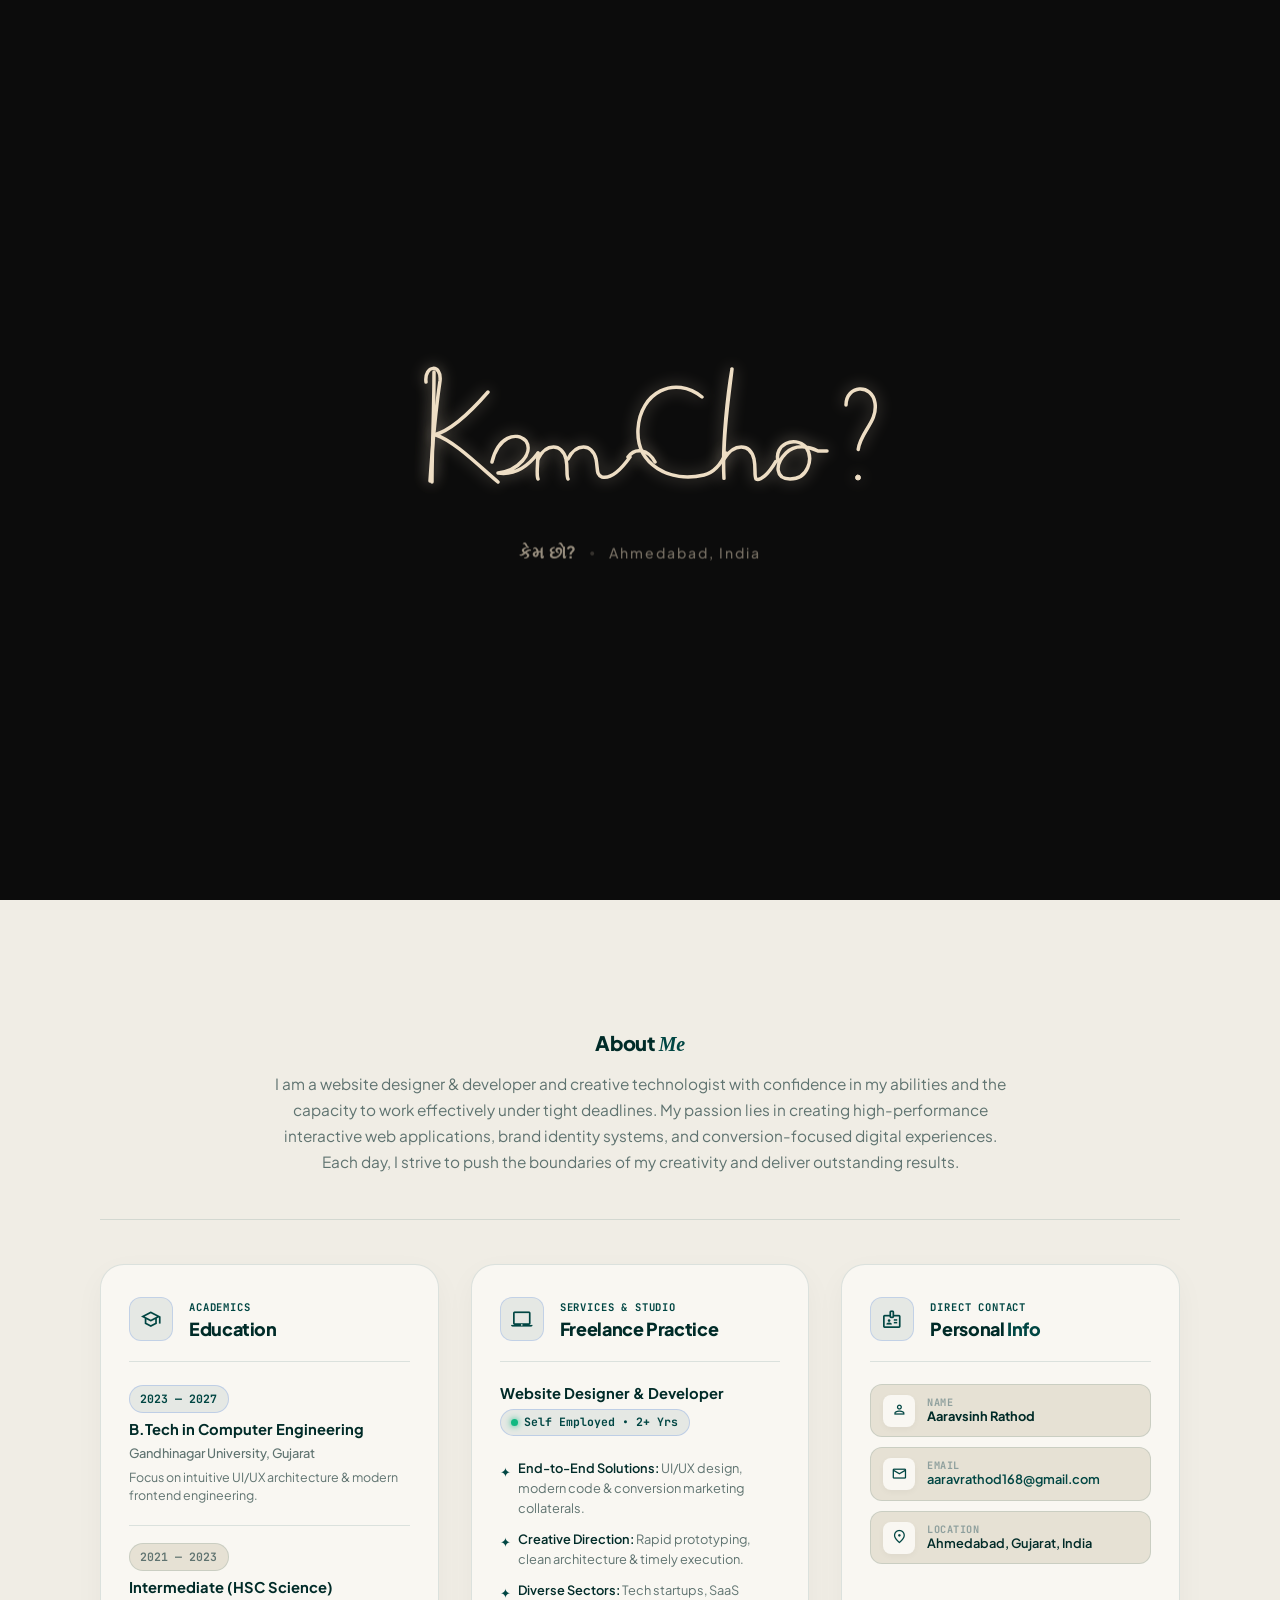
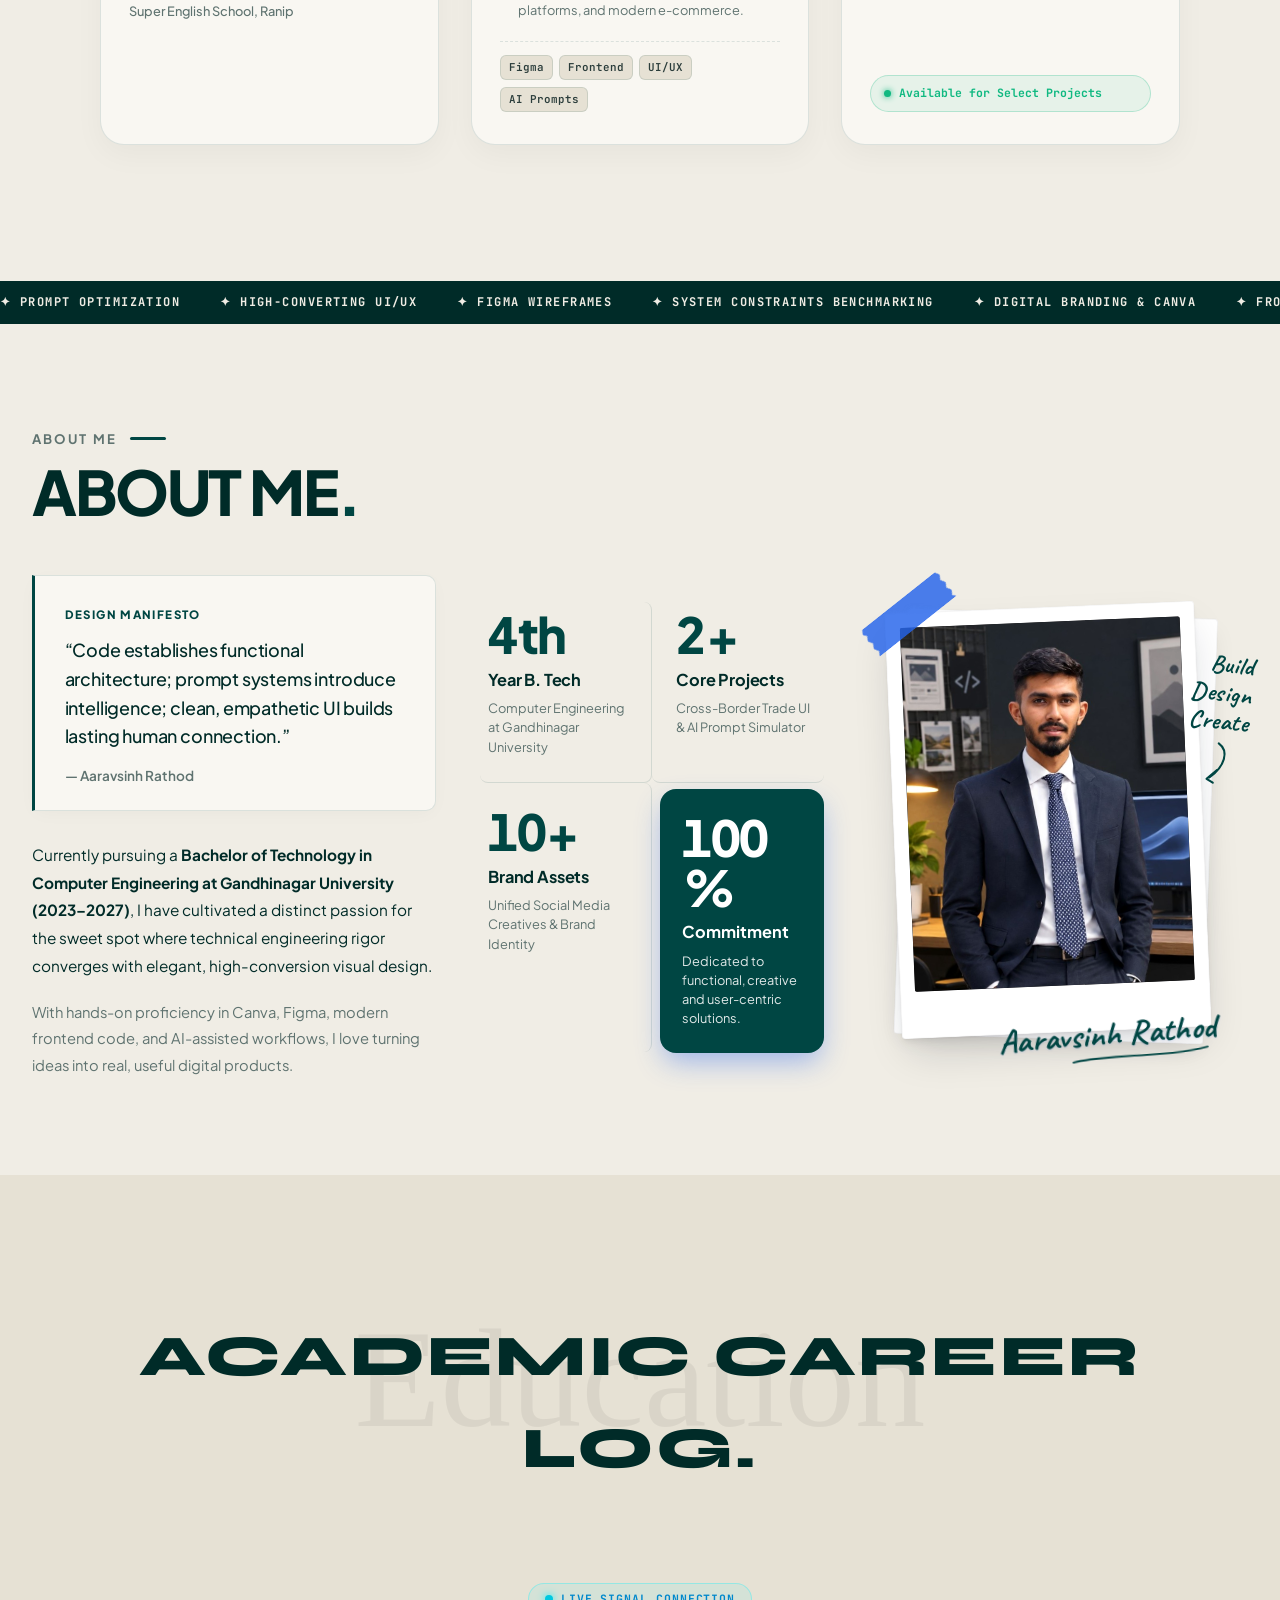
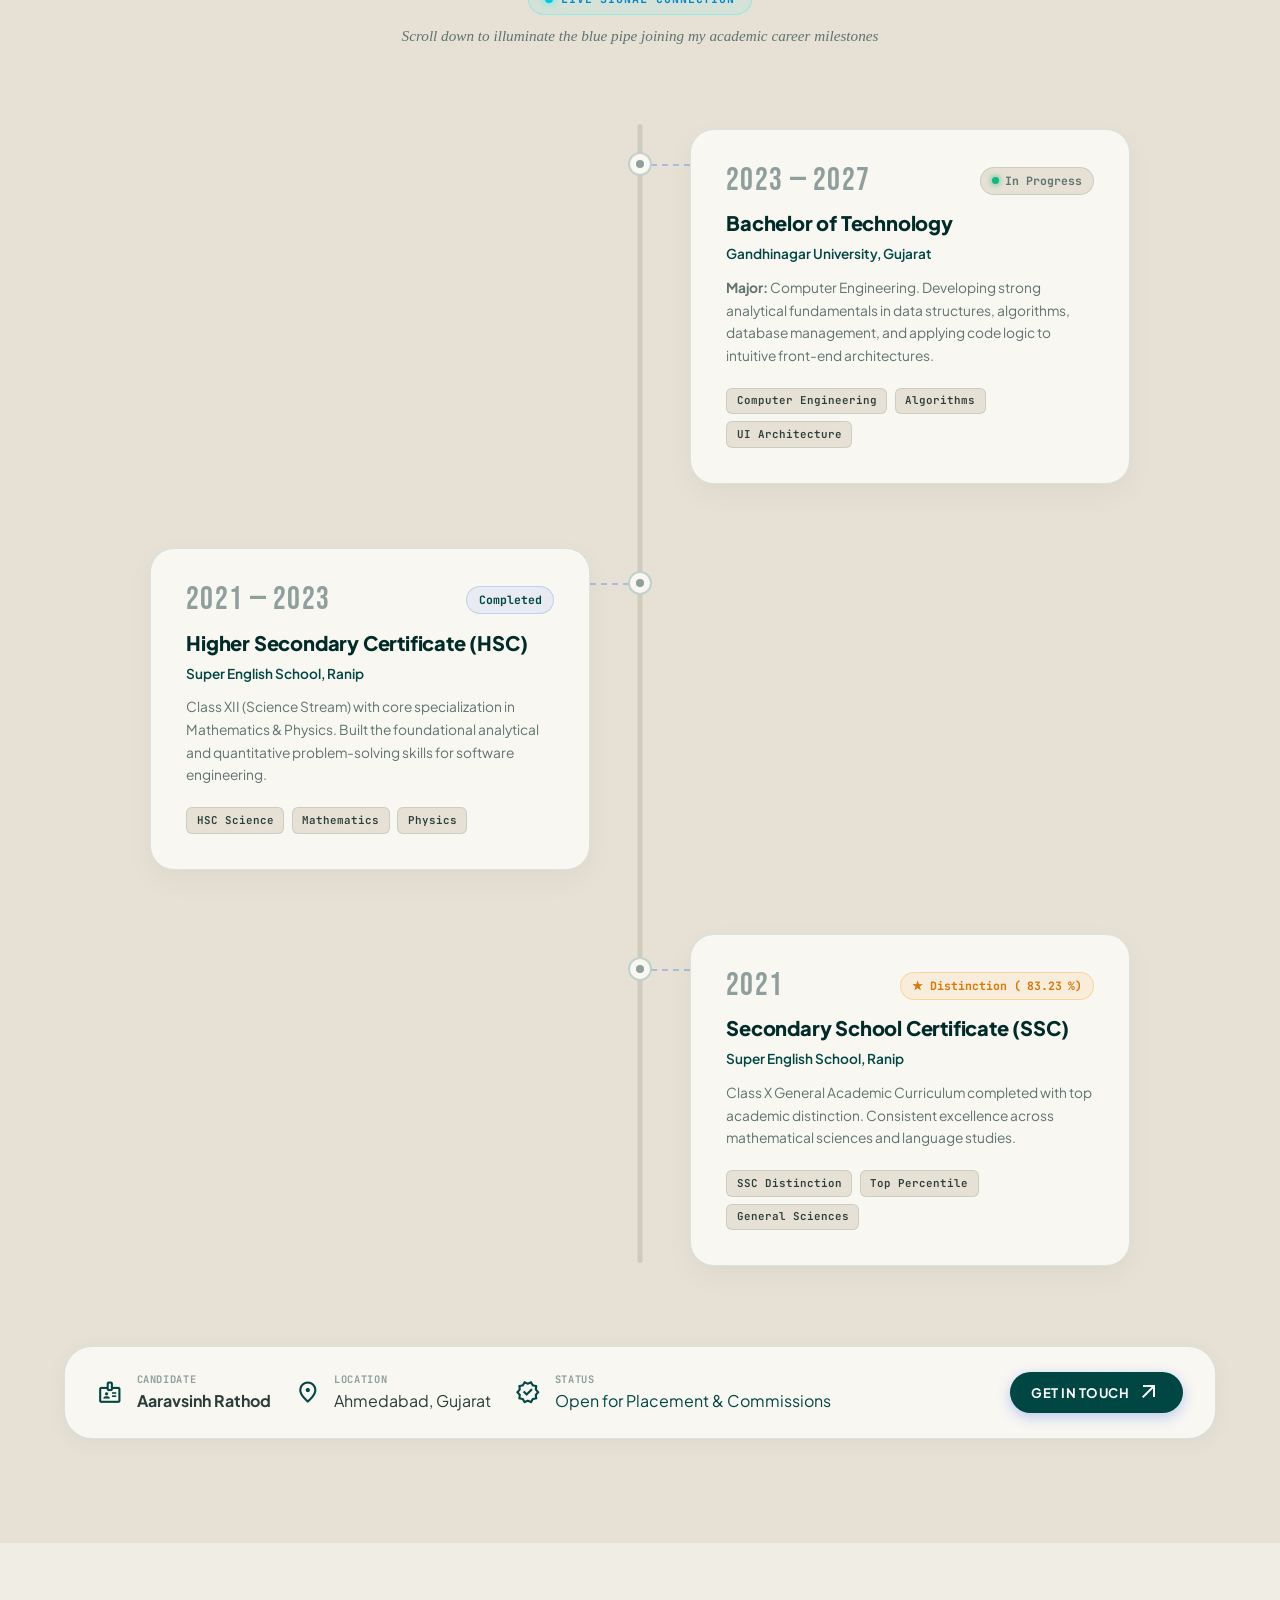
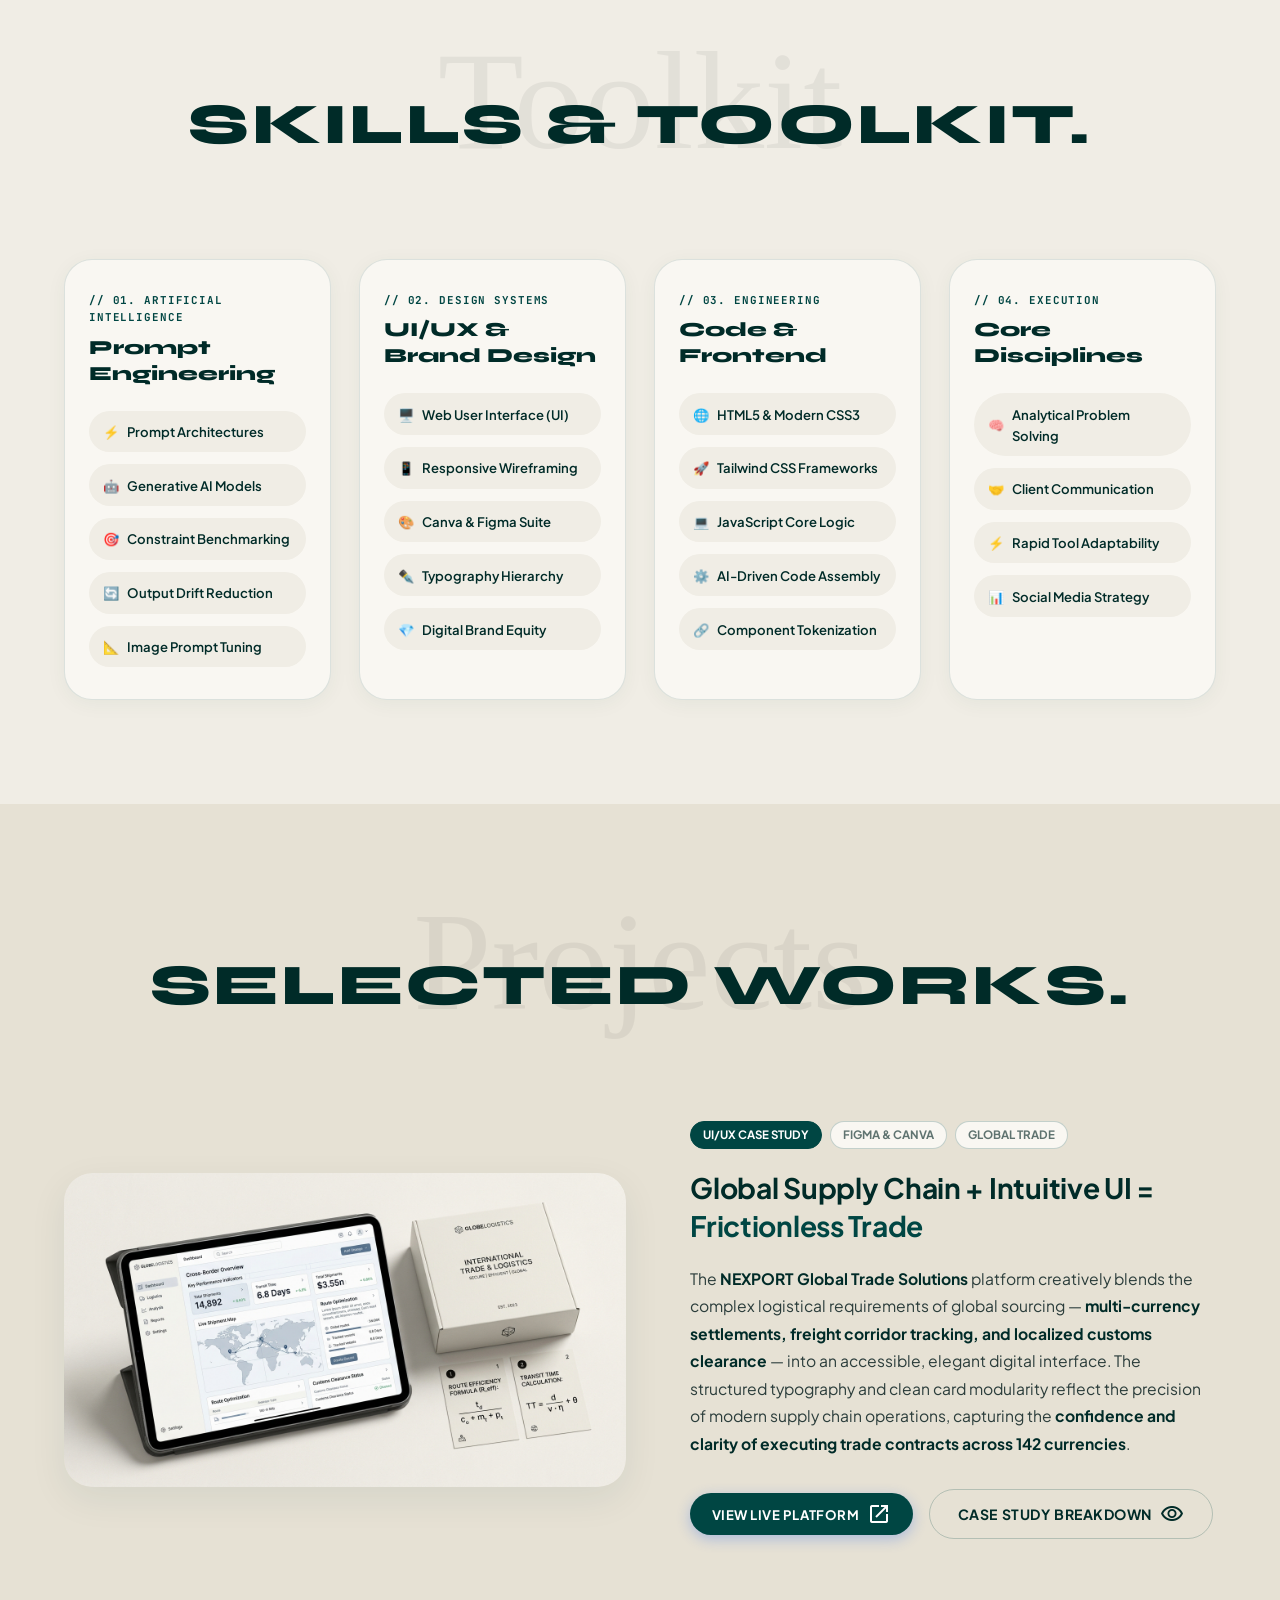
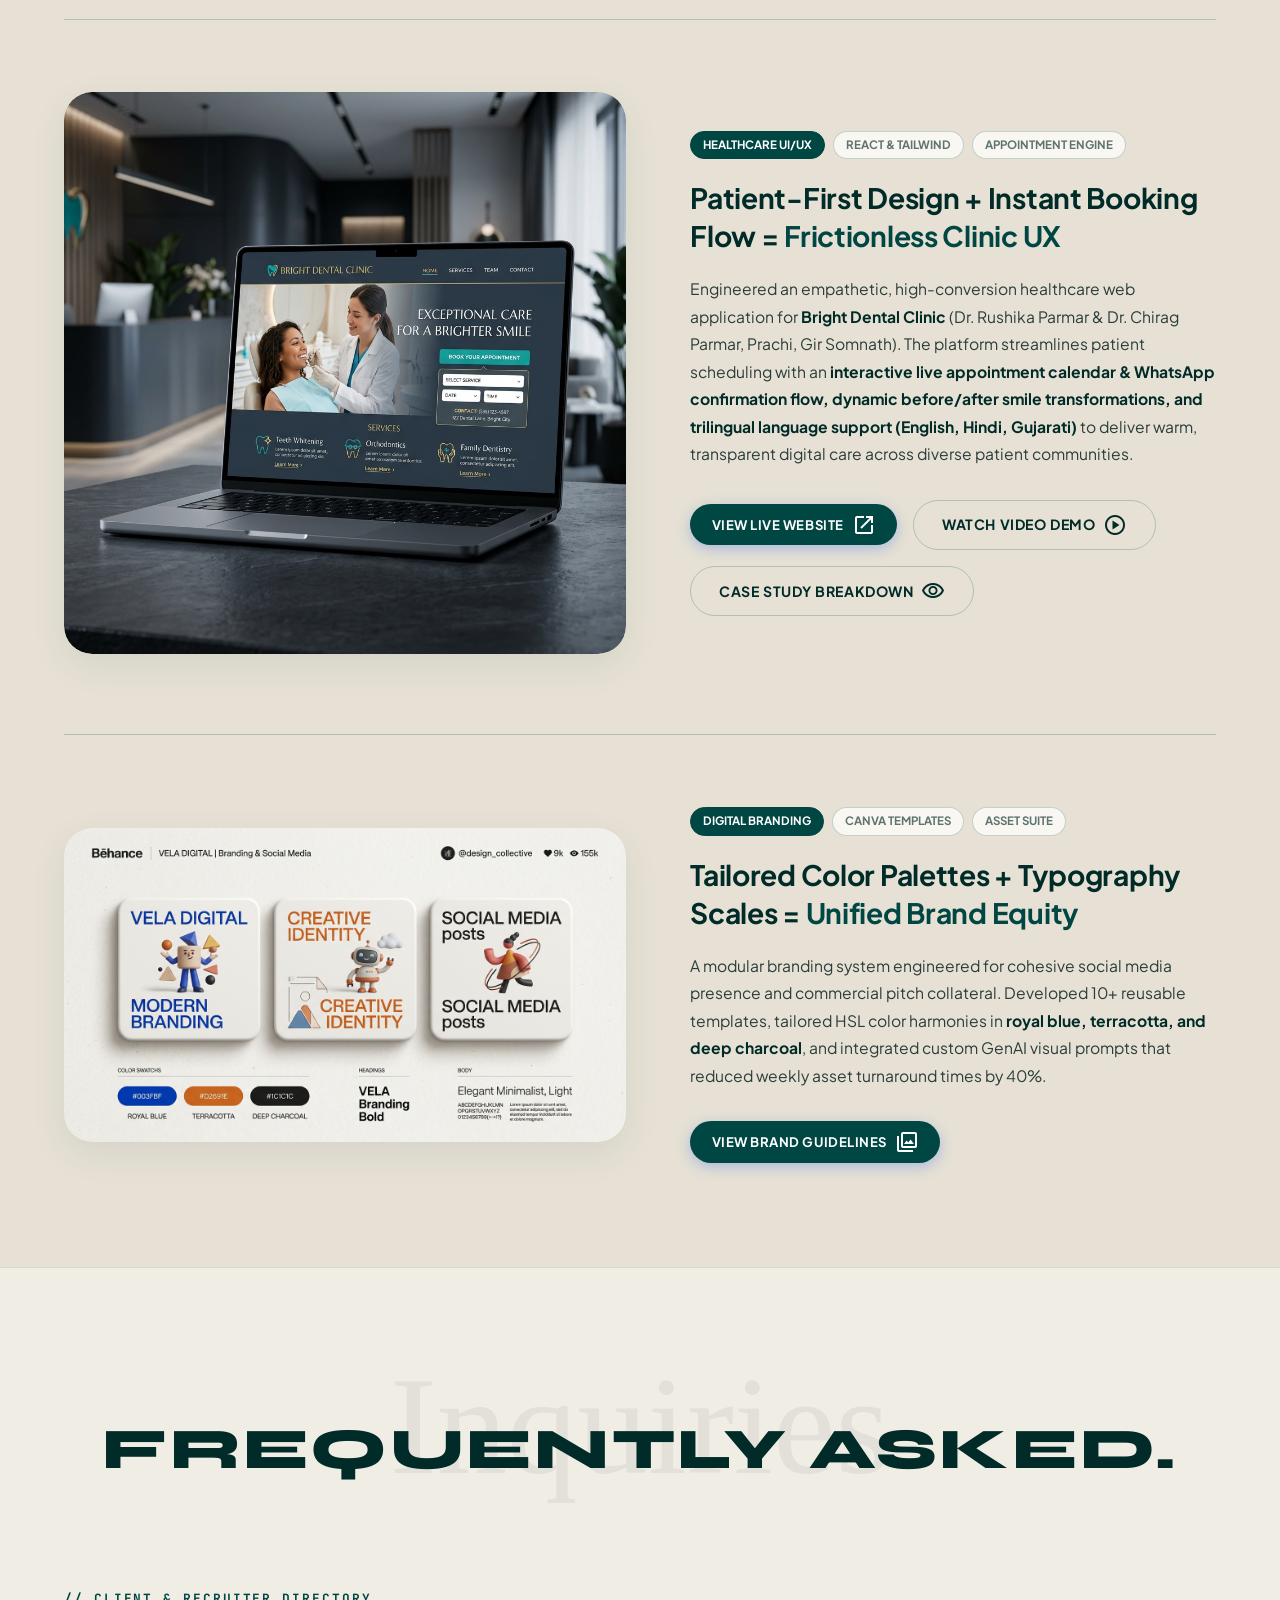
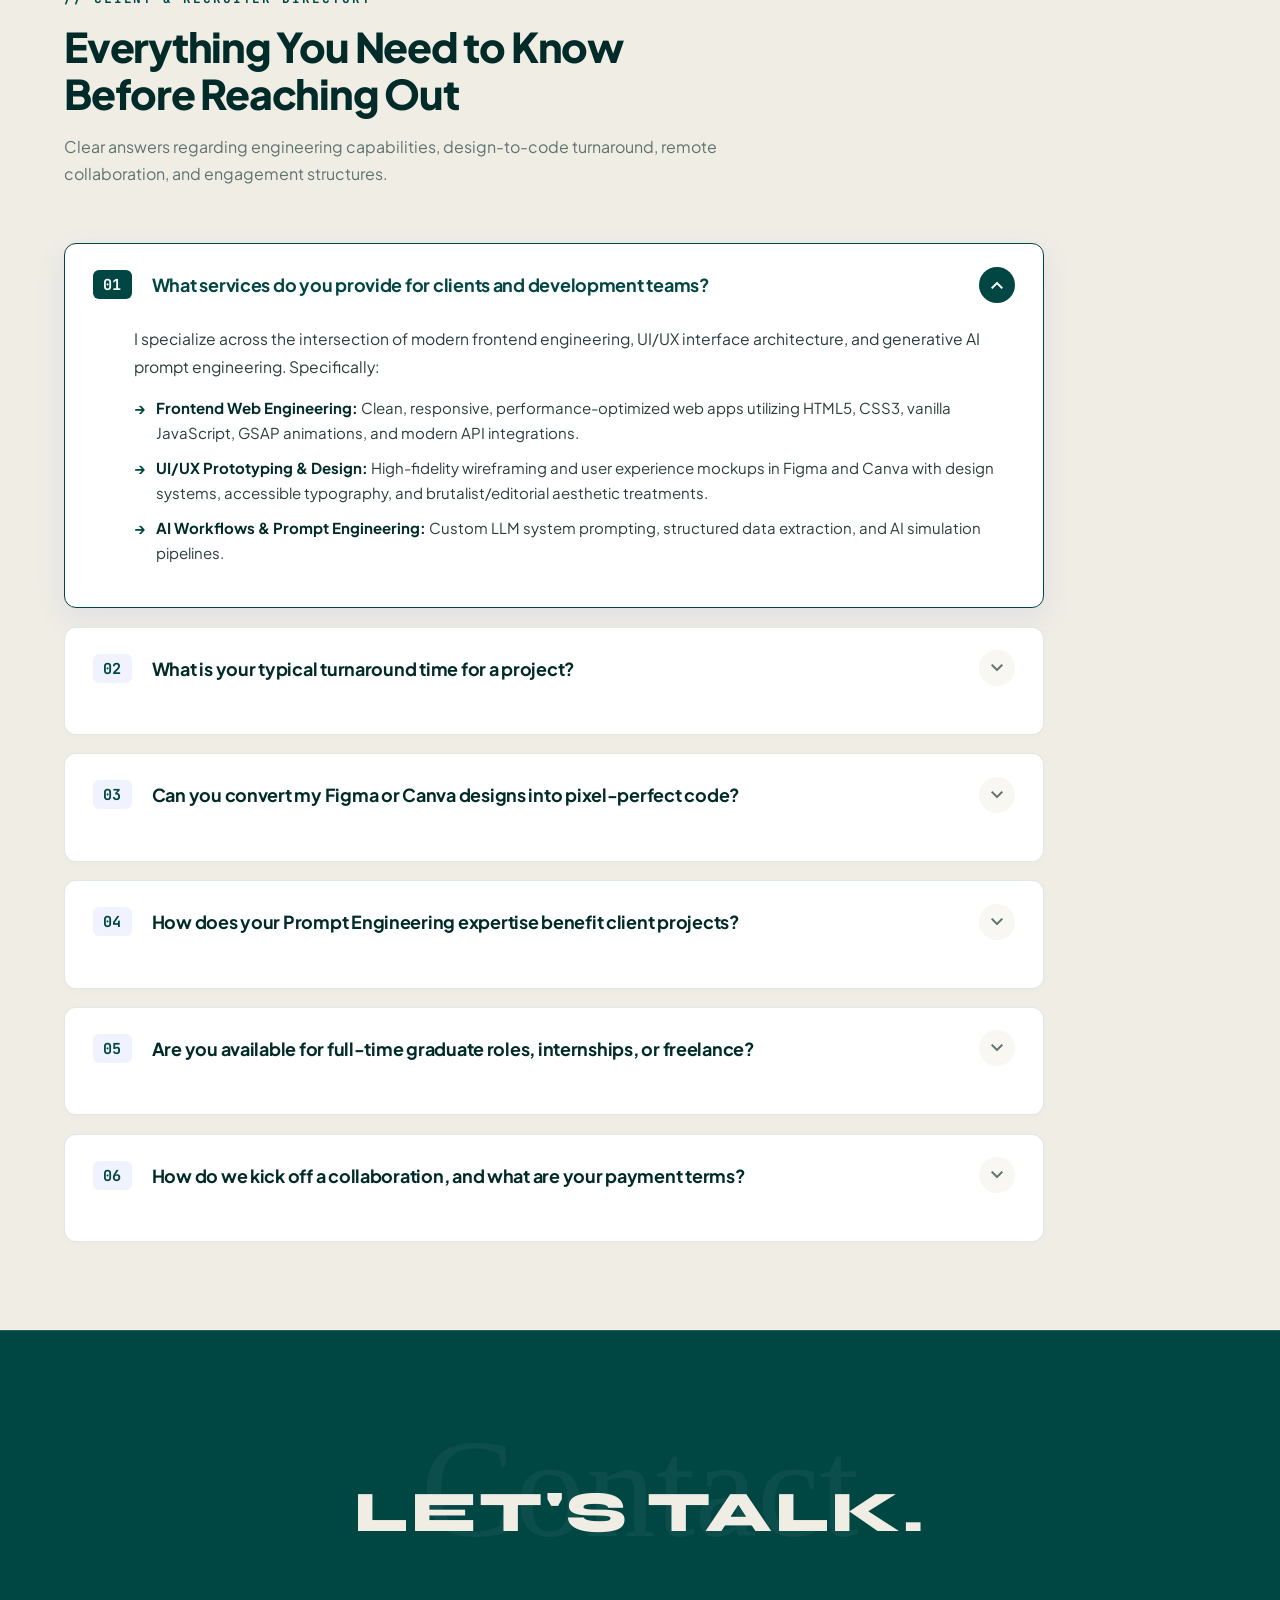
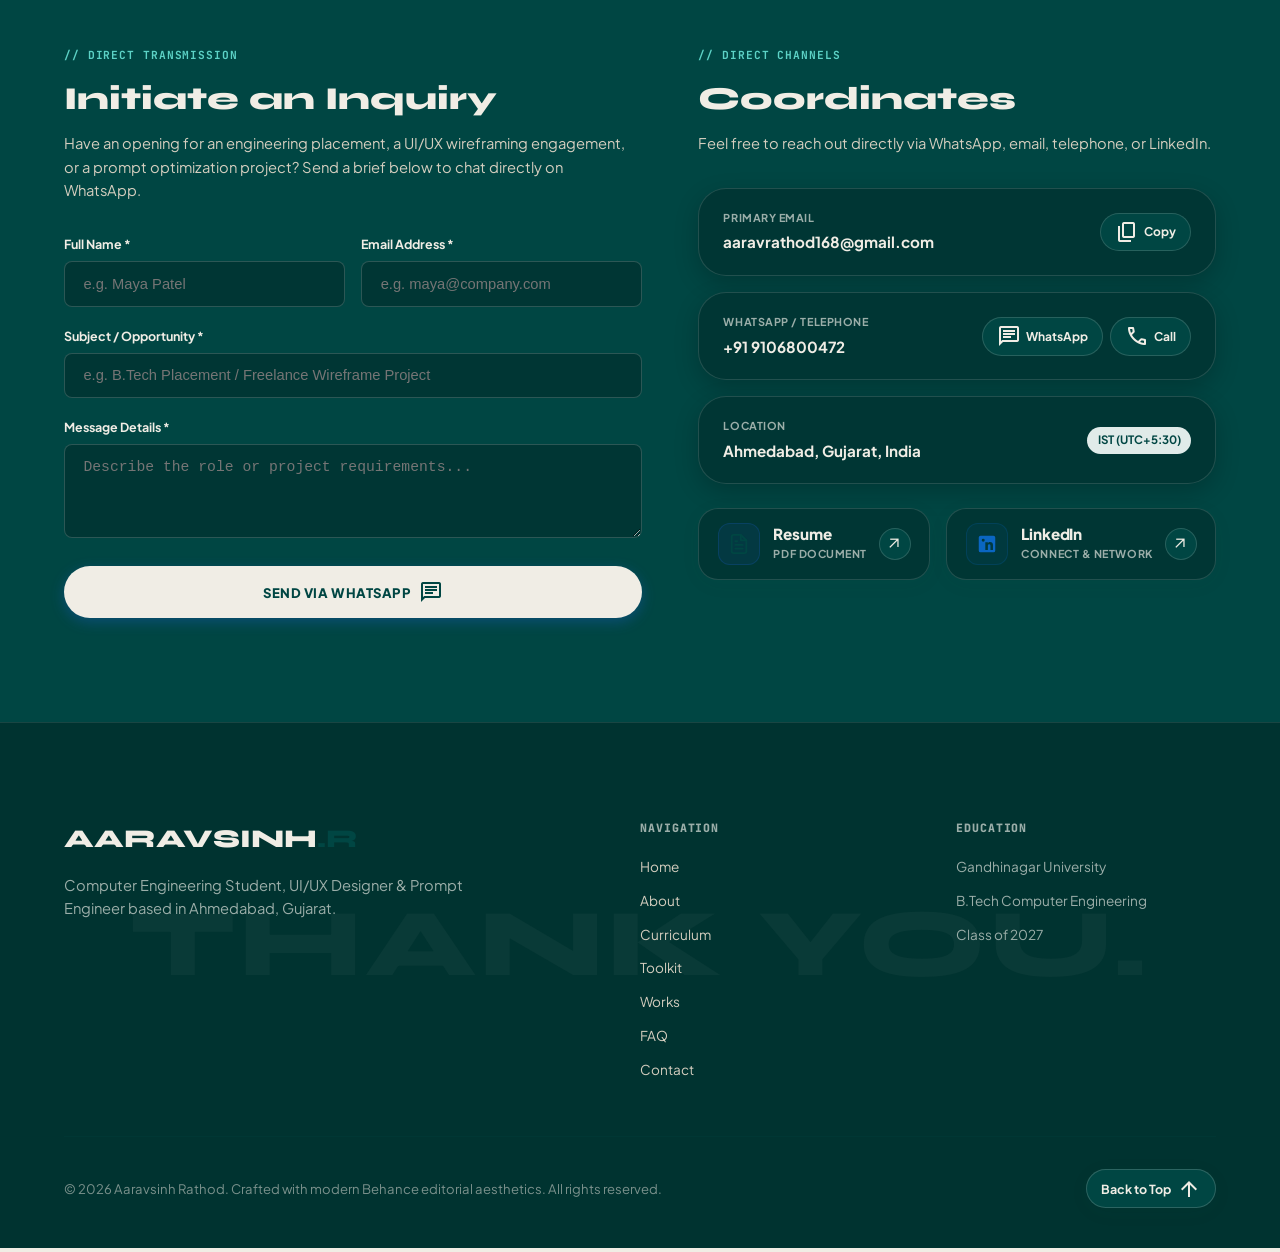
==== commit 5b8194a5: "feat: implement Option B split-tone palette with Sand Dune (#F0EDE5) canvas and Cyprus (#004643) con" ====
--- a/index.html
+++ b/index.html
@@ -983,7 +983,7 @@
         <!-- =========================================
            6. CONTACT & SIGNATURE "THANK YOU."
         ========================================= -->
-        <section class="editorial-section" id="contact">
+        <section class="editorial-section split-tone-cyprus" id="contact">
             <div class="container">
                 <!-- Behance Signature Watermark Banner -->
                 <div class="behance-category-banner">
@@ -1119,7 +1119,7 @@
     <!-- =========================================
        7. SIGNATURE "THANK YOU." FOOTER
     ========================================= -->
-    <footer class="editorial-footer">
+    <footer class="editorial-footer split-tone-footer">
         <!-- Giant Behance Signature Watermark -->
         <div class="footer-thank-you-watermark" aria-hidden="true">
             THANK YOU.
--- a/style.css
+++ b/style.css
@@ -5,36 +5,36 @@
 
 /* --- 1. CSS Custom Properties / Tokens --- */
 :root {
-    /* Color Palette (Clean Editorial Light Mode Default) */
-    --bg-main: #F7F7F9;
-    --bg-surface: #FFFFFF;
-    --bg-cream: #F1F1F5;
-    --bg-card: #FFFFFF;
+    /* Color Palette (Option B: Split-Tone Sand Dune & Cyprus System) */
+    --bg-main: #F0EDE5;          /* Signature Sand Dune Canvas */
+    --bg-surface: #F9F7F2;       /* Warm Soft Ivory for Elevated Cards */
+    --bg-cream: #E6E1D4;         /* Rich Tactile Sand Dune Accent */
+    --bg-card: #FFFFFF;          /* Pure Crisp Card Surface */
     
-    --text-headline: #111111;
-    --text-body: #4A4A52;
-    --text-muted: #737380;
-    --text-faint: #A6A6B3;
-
-    /* Signature Behance Royal Blue */
-    --royal-blue: #2563EB;
-    --royal-blue-hover: #1D4ED8;
-    --royal-blue-light: #EFF6FF;
-    --royal-blue-subtle: rgba(37, 99, 235, 0.08);
+    --text-headline: #002B28;    /* Deep Cyprus Obsidian */
+    --text-body: #2B3D3B;        /* High-Contrast Editorial Spruce */
+    --text-muted: #5F7370;       /* Muted Sage Slate */
+    --text-faint: #8E9F9D;       /* Hairline Spruce */
+
+    /* Signature Cyprus Accent (Replaces standard blue) */
+    --royal-blue: #004643;       /* Cyprus (#004643) */
+    --royal-blue-hover: #003330;
+    --royal-blue-light: #E0EBE9;
+    --royal-blue-subtle: rgba(0, 70, 67, 0.08);
 
     /* Accents */
-    --accent-emerald: #10B981;
+    --accent-emerald: #0D7A73;
     --accent-terracotta: #D2691E;
 
     /* Borders & Hairlines */
-    --border-subtle: rgba(17, 17, 17, 0.08);
-    --border-med: rgba(17, 17, 17, 0.15);
-    --border-strong: #111111;
+    --border-subtle: rgba(0, 70, 67, 0.12);
+    --border-med: rgba(0, 70, 67, 0.22);
+    --border-strong: #004643;
 
     /* Soft Luxury Shadows */
-    --shadow-soft: 0 4px 20px rgba(0, 0, 0, 0.04);
-    --shadow-card: 0 12px 36px rgba(0, 0, 0, 0.06);
-    --shadow-hover: 0 20px 48px rgba(0, 0, 0, 0.10);
+    --shadow-soft: 0 4px 20px rgba(0, 70, 67, 0.05);
+    --shadow-card: 0 12px 36px rgba(0, 70, 67, 0.08);
+    --shadow-hover: 0 20px 48px rgba(0, 70, 67, 0.14);
 
     /* Typography */
     --font-display: 'Syne', sans-serif;
@@ -55,25 +55,30 @@
     --transition-fast: 0.2s ease;
 }
 
-/* Dark Mode Overrides */
+/* Dark Mode Overrides (Deep Nocturnal Cyprus & Warm Sand Typography) */
 body.theme-dark {
-    --bg-main: #0B0B0E;
-    --bg-surface: #141419;
-    --bg-cream: #1A1A22;
-    --bg-card: #181820;
-
-    --text-headline: #F7F7F9;
-    --text-body: #B5B5C3;
-    --text-muted: #8E8E9E;
-    --text-faint: #5C5C6B;
-
-    --border-subtle: rgba(255, 255, 255, 0.08);
-    --border-med: rgba(255, 255, 255, 0.16);
-    --border-strong: #F7F7F9;
-
-    --shadow-soft: 0 4px 20px rgba(0, 0, 0, 0.3);
-    --shadow-card: 0 12px 36px rgba(0, 0, 0, 0.4);
-    --shadow-hover: 0 20px 48px rgba(37, 99, 235, 0.15);
+    --bg-main: #061716;          /* Deep Nocturnal Cyprus */
+    --bg-surface: #0B2221;       /* Midnight Cyprus Surface */
+    --bg-cream: #12302E;         /* Deep Spruce Accent */
+    --bg-card: #0D2625;          /* Card Elevated Cyprus */
+
+    --text-headline: #F0EDE5;    /* Sand Dune Headline */
+    --text-body: #D4CEBF;        /* Warm Parchment Body */
+    --text-muted: #9BAEA9;       /* Soft Mint-Grey Muted */
+    --text-faint: #5D7570;       /* Muted Spruce Faint */
+
+    --royal-blue: #12A59C;       /* Luminous Cyprus Mint in Dark Mode */
+    --royal-blue-hover: #15BAAF;
+    --royal-blue-light: rgba(18, 165, 156, 0.15);
+    --royal-blue-subtle: rgba(18, 165, 156, 0.10);
+
+    --border-subtle: rgba(240, 237, 229, 0.10);
+    --border-med: rgba(240, 237, 229, 0.18);
+    --border-strong: #F0EDE5;
+
+    --shadow-soft: 0 4px 20px rgba(0, 0, 0, 0.4);
+    --shadow-card: 0 12px 36px rgba(0, 0, 0, 0.55);
+    --shadow-hover: 0 20px 48px rgba(0, 70, 67, 0.35);
 }
 
 /* --- 2. Base & Reset --- */
@@ -385,12 +390,12 @@
     justify-content: flex-start;
     align-items: center;
     overflow: hidden;
-    background-color: #F4F4F6;
+    background-color: var(--bg-main);
     transition: background-color var(--transition-smooth);
 }
 
 body.theme-dark .hero-editorial-section {
-    background-color: #0F0F13;
+    background-color: var(--bg-main);
 }
 
 .hero-container {
@@ -4175,3 +4180,160 @@
     }
 }
 
+/* ==========================================================================
+   OPTION B: SPLIT-TONE SIGNATURE CYPRUS CONTRAST SECTION
+   ========================================================================== */
+#contact.split-tone-cyprus {
+    background-color: #004643;
+    color: #F0EDE5;
+    position: relative;
+    border-top: 1px solid rgba(240, 237, 229, 0.16);
+}
+
+#contact.split-tone-cyprus .banner-watermark {
+    color: rgba(240, 237, 229, 0.05);
+}
+
+#contact.split-tone-cyprus .banner-title {
+    color: #F0EDE5;
+}
+
+#contact.split-tone-cyprus .form-header-badge {
+    color: #5CD2C6;
+}
+
+#contact.split-tone-cyprus .form-main-heading,
+#contact.split-tone-cyprus .contact-direct-title {
+    color: #F0EDE5;
+}
+
+#contact.split-tone-cyprus .form-sub-intro,
+#contact.split-tone-cyprus .contact-direct-desc {
+    color: #D4CEBF;
+}
+
+#contact.split-tone-cyprus .contact-channel-card {
+    background: #003634;
+    border: 1px solid rgba(240, 237, 229, 0.14);
+    box-shadow: 0 8px 24px rgba(0, 0, 0, 0.2);
+}
+
+#contact.split-tone-cyprus .cc-label {
+    color: #9BAEA9;
+}
+
+#contact.split-tone-cyprus .cc-value {
+    color: #F0EDE5;
+}
+
+#contact.split-tone-cyprus .btn-copy {
+    background: #004643;
+    color: #F0EDE5;
+    border: 1px solid rgba(240, 237, 229, 0.16);
+}
+
+#contact.split-tone-cyprus .btn-copy:hover {
+    background: #F0EDE5;
+    color: #004643;
+}
+
+#contact.split-tone-cyprus .social-link-pill {
+    background: #003634;
+    border: 1px solid rgba(240, 237, 229, 0.14);
+    color: #F0EDE5;
+}
+
+#contact.split-tone-cyprus .slp-title {
+    color: #F0EDE5;
+}
+
+#contact.split-tone-cyprus .slp-sub {
+    color: #9BAEA9;
+}
+
+#contact.split-tone-cyprus .slp-arrow-wrap {
+    background: #004643;
+    color: #F0EDE5;
+    border-color: rgba(240, 237, 229, 0.16);
+}
+
+#contact.split-tone-cyprus .form-input-wrap label {
+    color: #F0EDE5;
+}
+
+#contact.split-tone-cyprus .form-input-wrap input,
+#contact.split-tone-cyprus .form-input-wrap textarea {
+    background: #003634;
+    border: 1px solid rgba(240, 237, 229, 0.18);
+    color: #F0EDE5;
+}
+
+#contact.split-tone-cyprus .form-input-wrap input:focus,
+#contact.split-tone-cyprus .form-input-wrap textarea:focus {
+    border-color: #5CD2C6;
+    box-shadow: 0 0 0 3px rgba(92, 210, 198, 0.2);
+}
+
+#contact.split-tone-cyprus .btn-pill-submit {
+    background: #F0EDE5;
+    color: #004643;
+    font-weight: 800;
+    border: none;
+}
+
+#contact.split-tone-cyprus .btn-pill-submit:hover {
+    background: #FFFFFF;
+    color: #003330;
+    box-shadow: 0 10px 30px rgba(0, 0, 0, 0.35);
+}
+
+/* Editorial Footer in Split-Tone */
+.split-tone-footer {
+    background-color: #003330;
+    color: #F0EDE5;
+    border-top: 1px solid rgba(240, 237, 229, 0.1);
+}
+
+.split-tone-footer .footer-thank-you-watermark {
+    color: rgba(240, 237, 229, 0.04);
+}
+
+.split-tone-footer .footer-logo {
+    color: #F0EDE5;
+}
+
+.split-tone-footer .footer-tagline {
+    color: #9BAEA9;
+}
+
+.split-tone-footer .fn-title {
+    color: #5CD2C6;
+}
+
+.split-tone-footer .footer-nav-col a {
+    color: #D4CEBF;
+}
+
+.split-tone-footer .footer-nav-col a:hover {
+    color: #F0EDE5;
+}
+
+.split-tone-footer .footer-nav-col span {
+    color: #9BAEA9;
+}
+
+.split-tone-footer .footer-copyright-bar {
+    color: #7A918C;
+}
+
+.split-tone-footer .btn-back-top {
+    background: #004643;
+    color: #F0EDE5;
+    border-color: rgba(240, 237, 229, 0.18);
+}
+
+.split-tone-footer .btn-back-top:hover {
+    background: #F0EDE5;
+    color: #004643;
+}
+
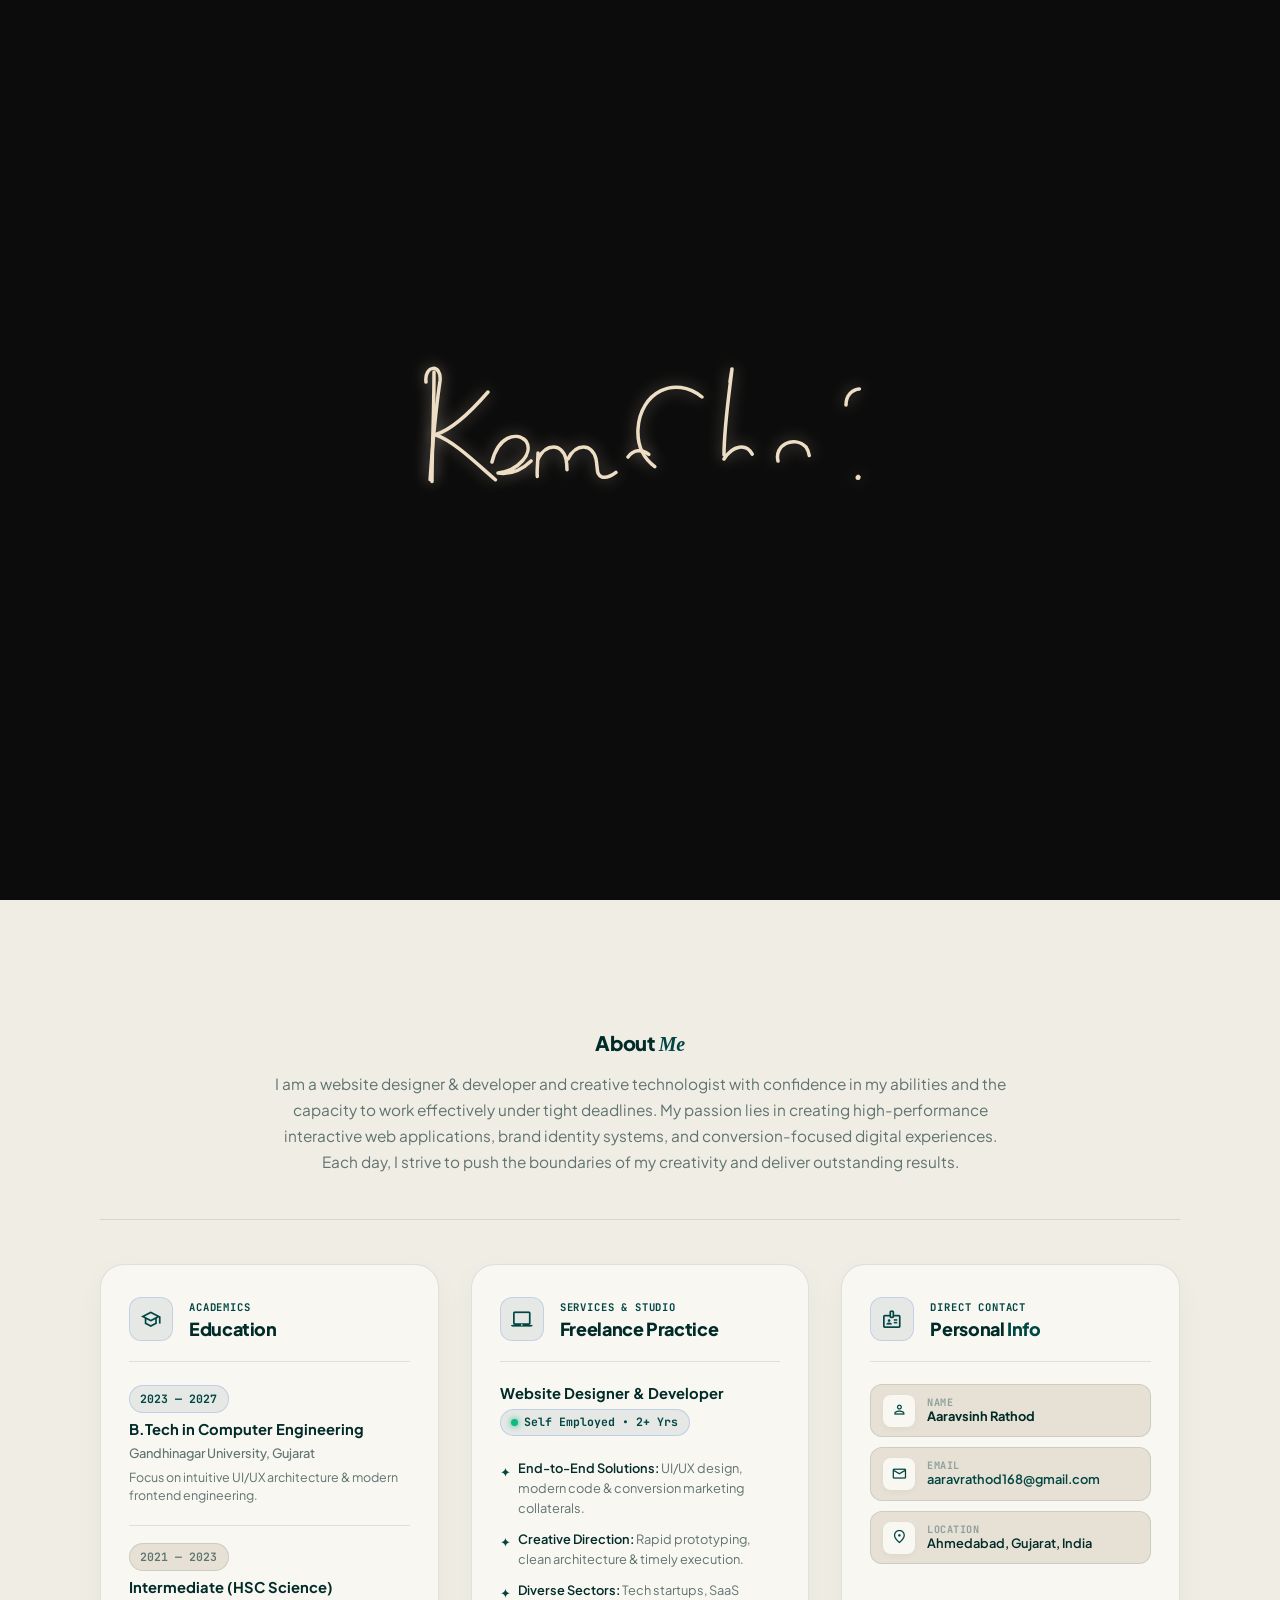
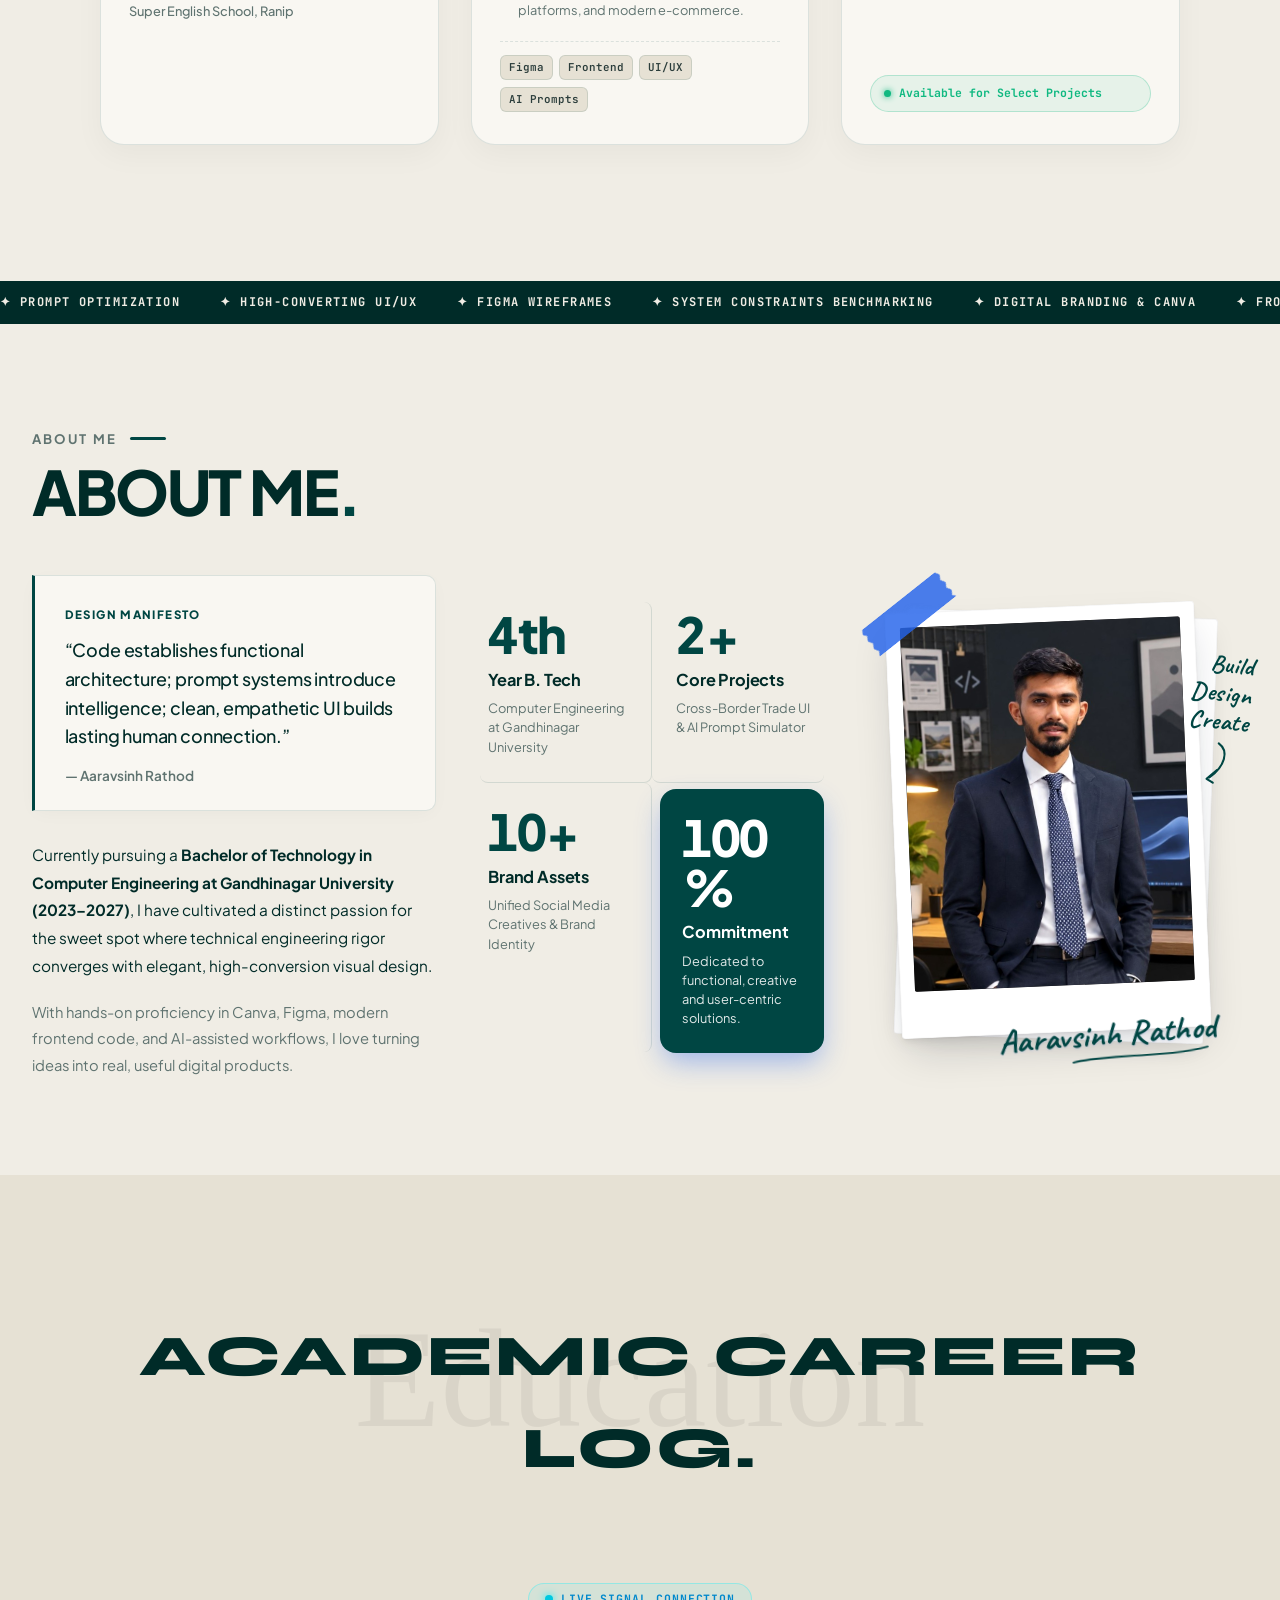
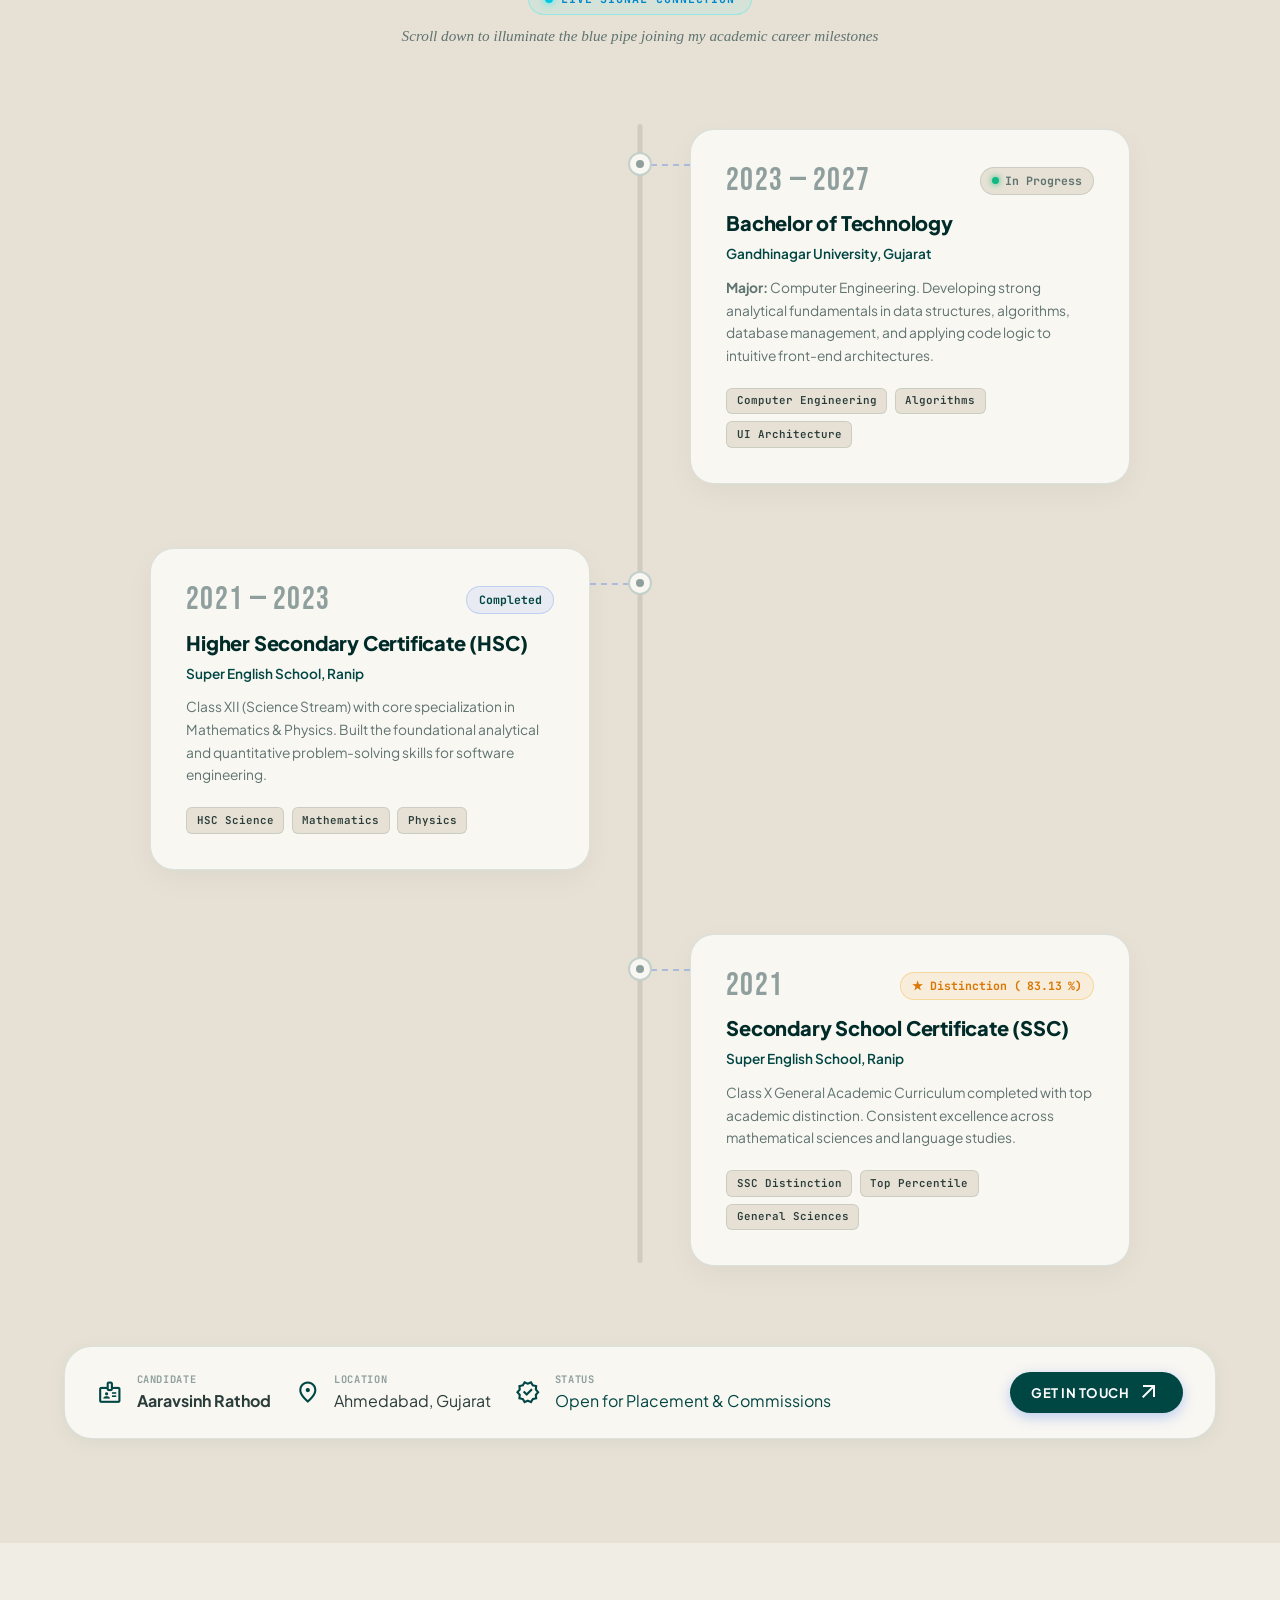
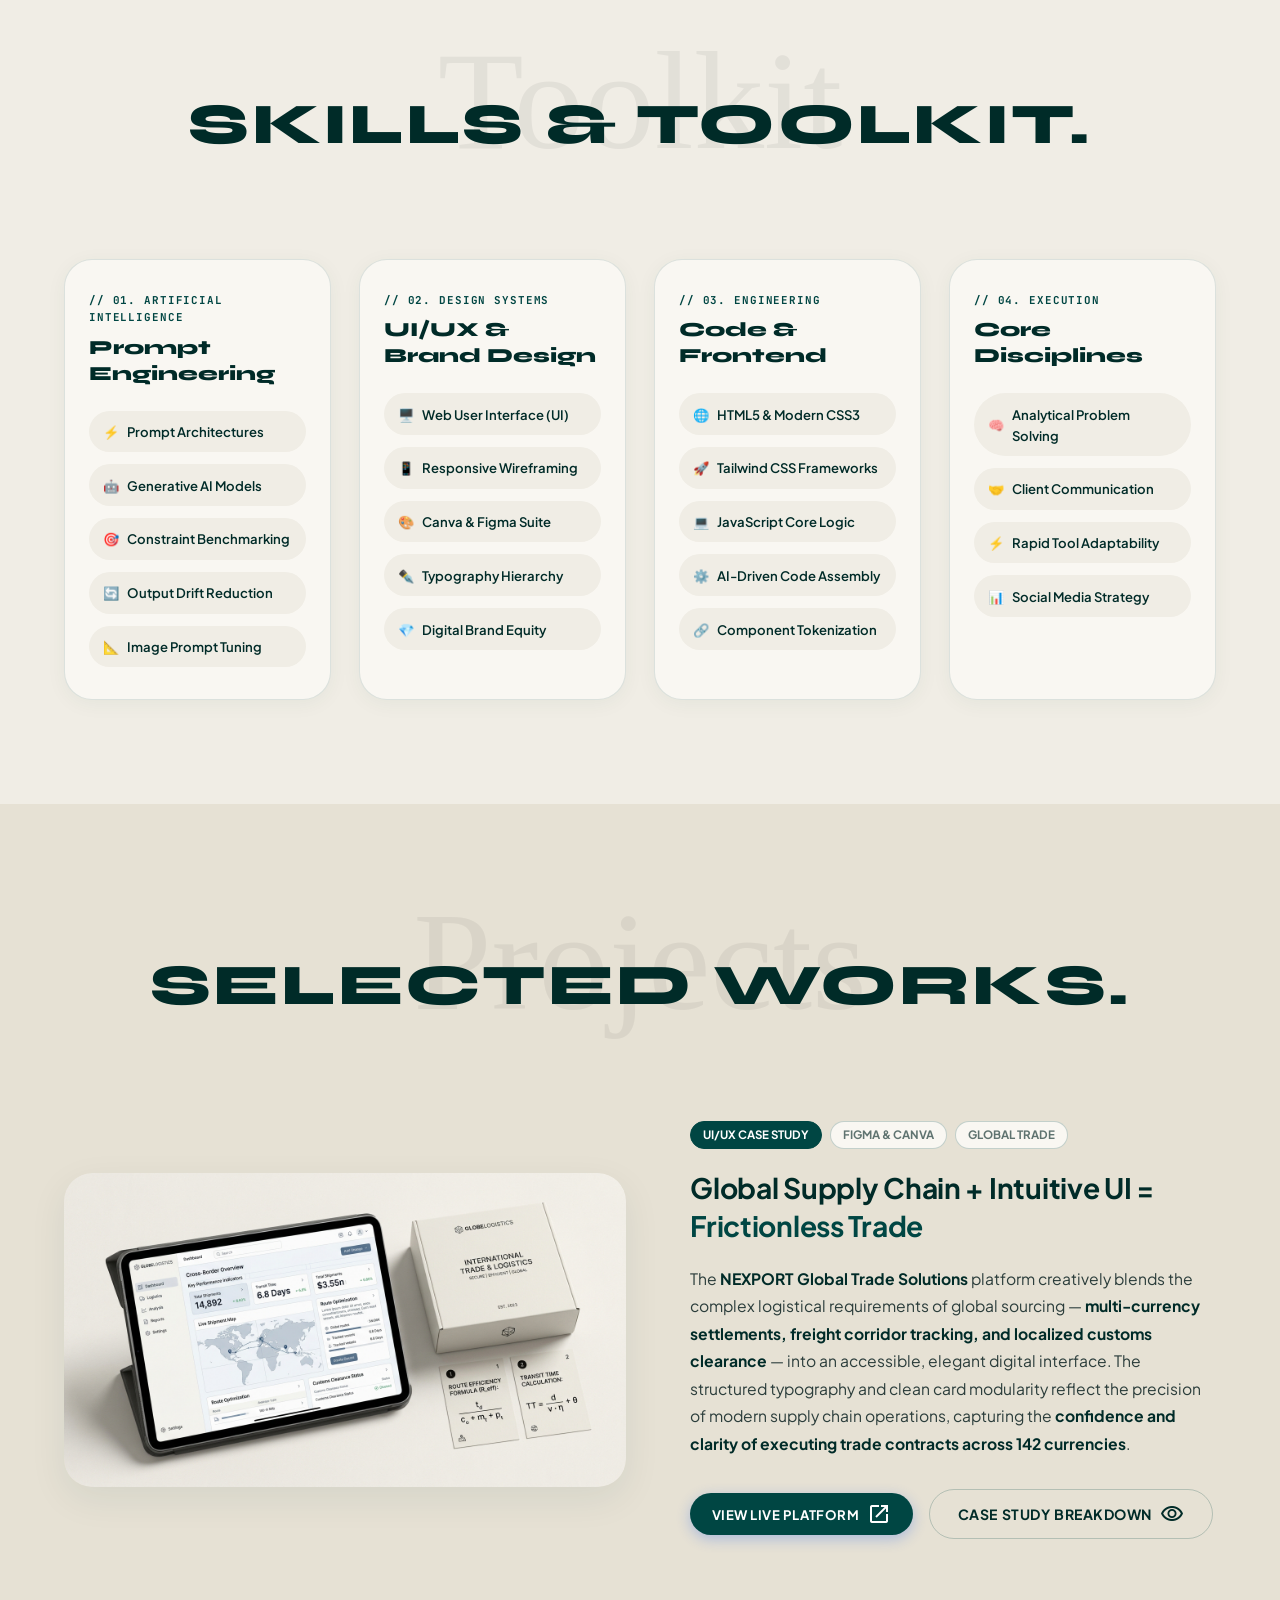
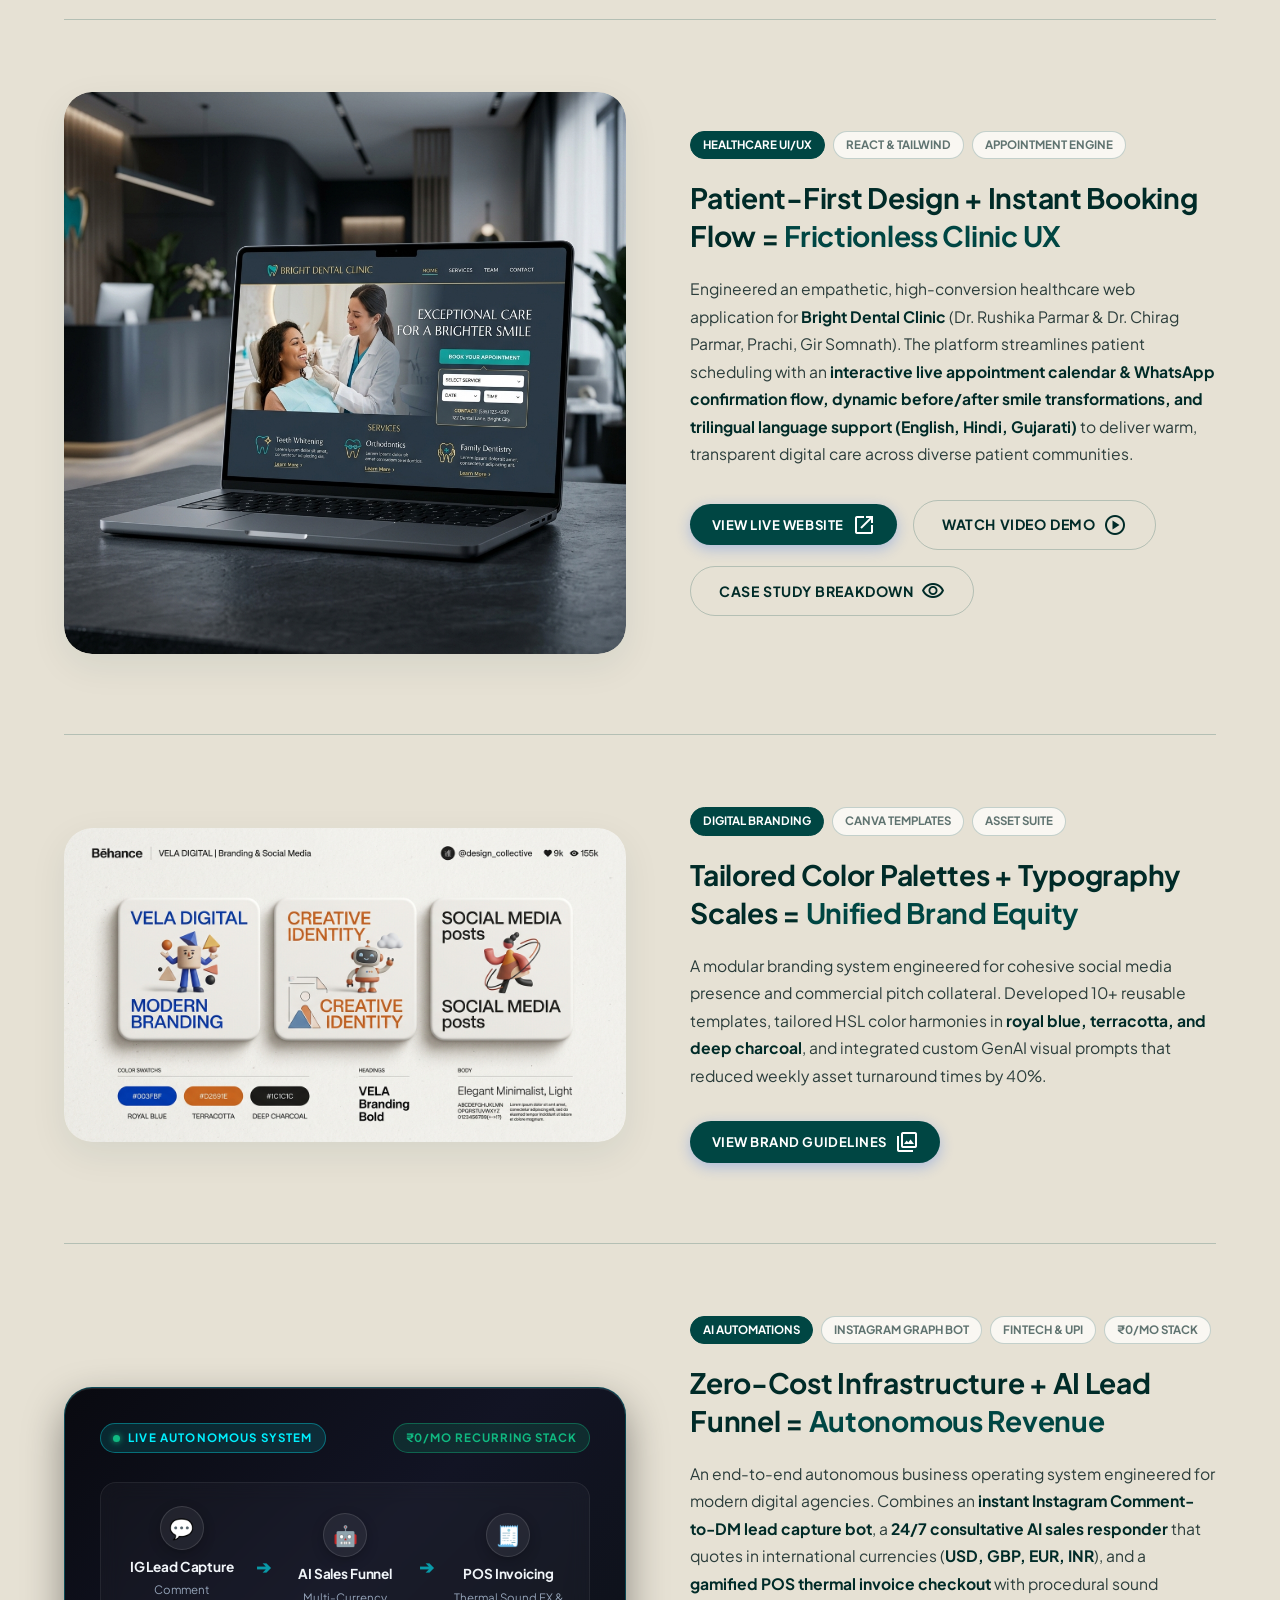
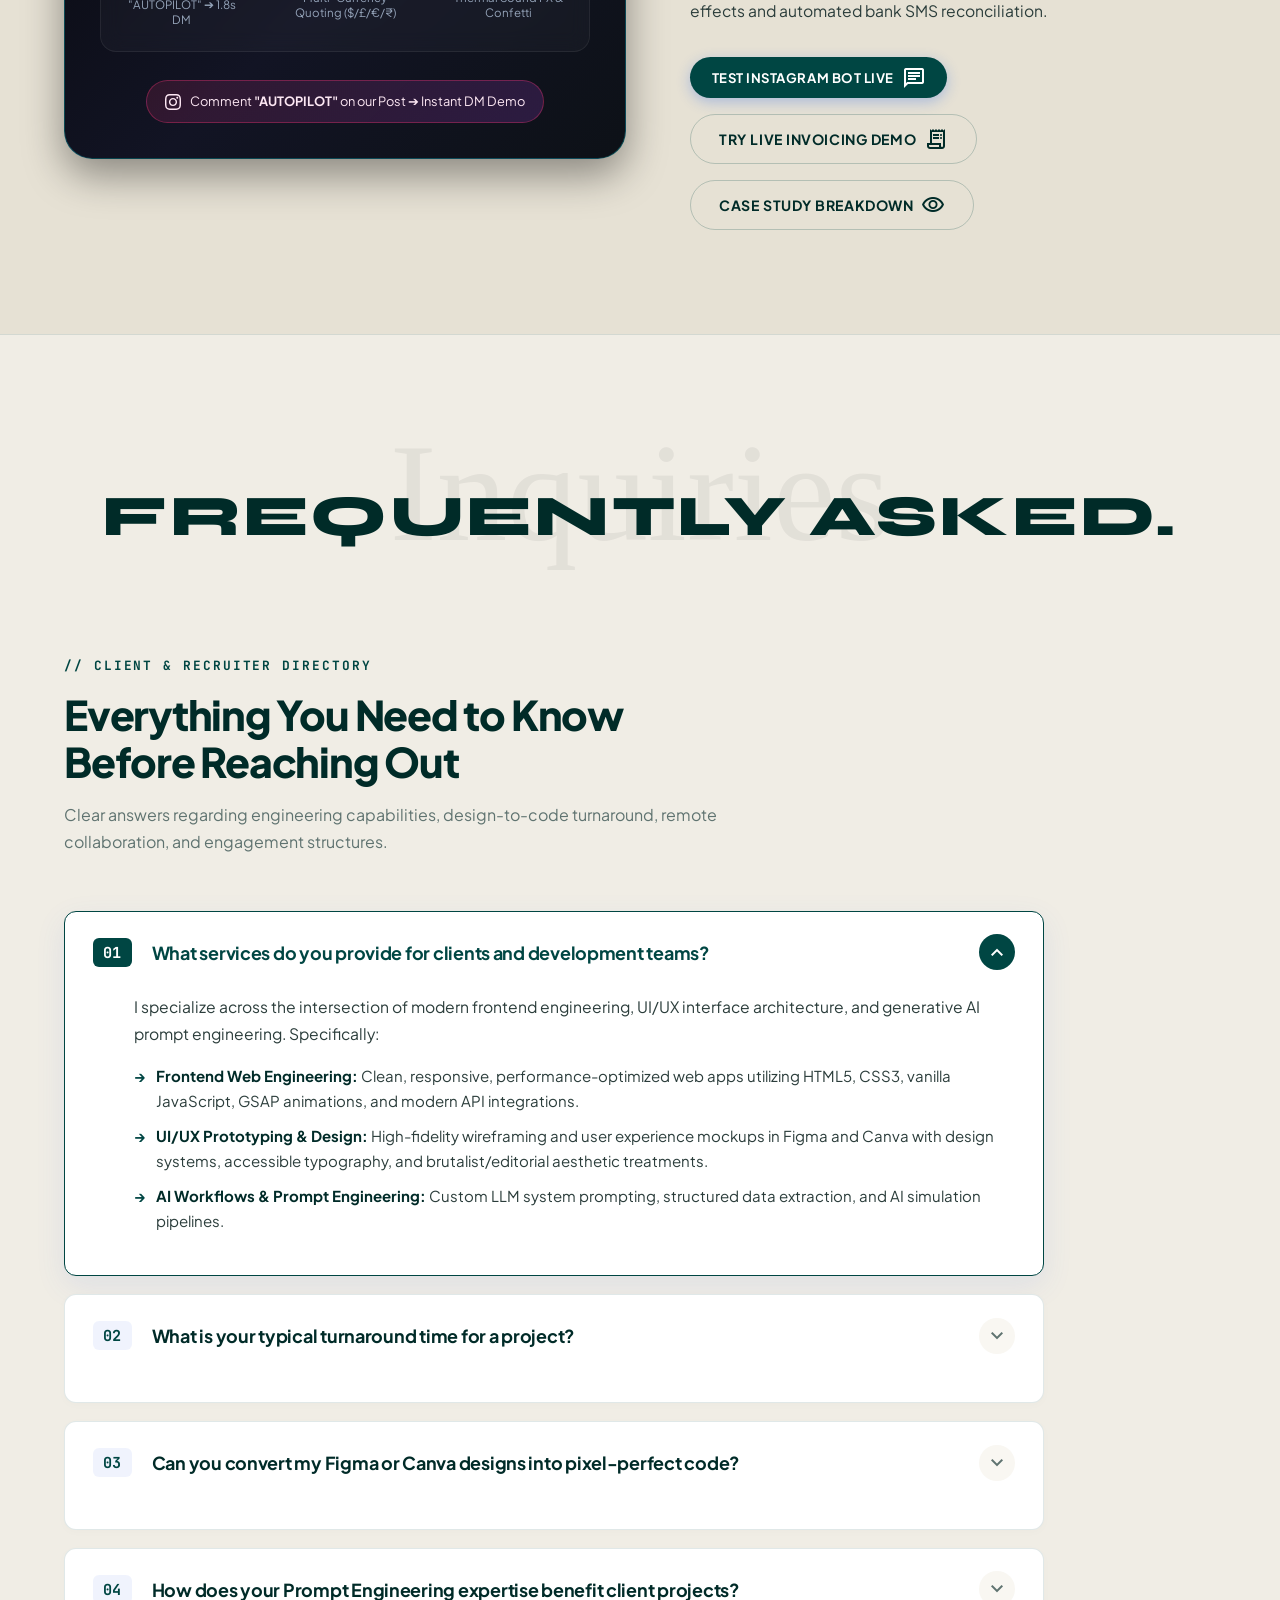
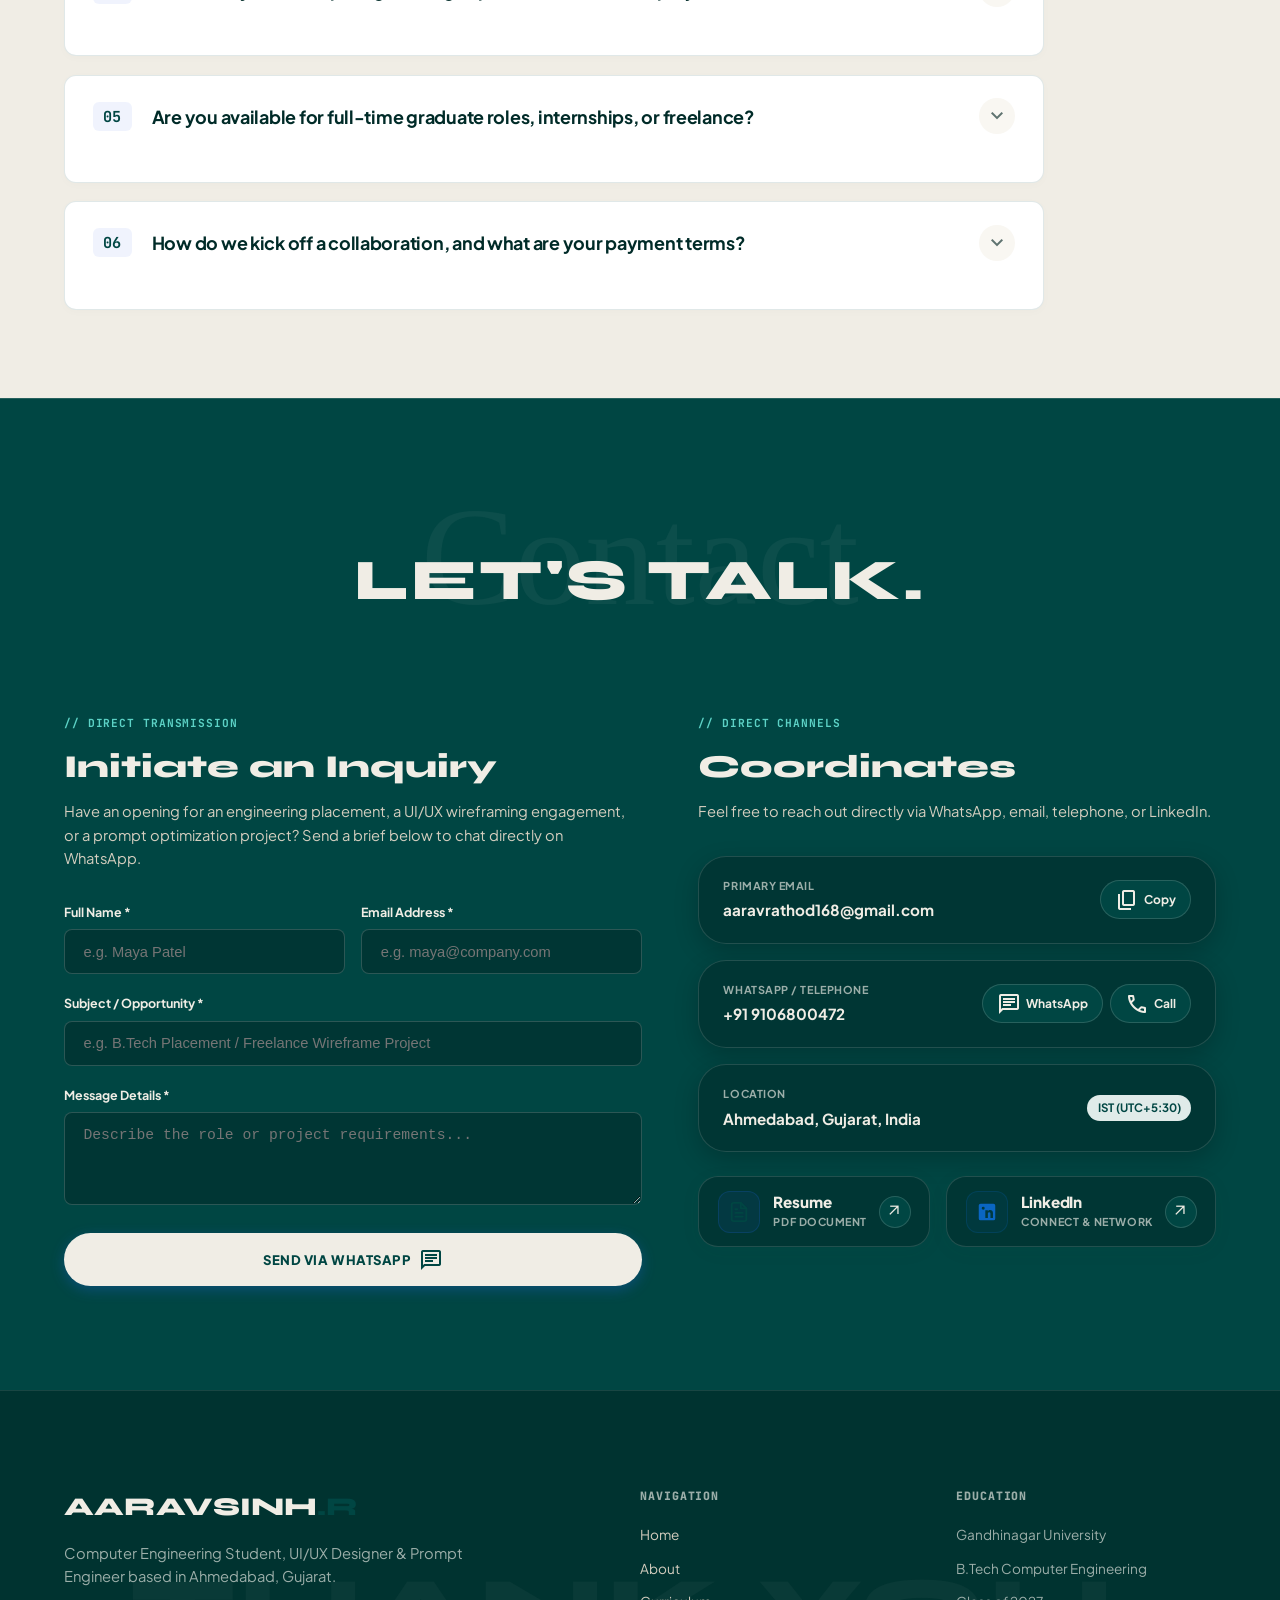
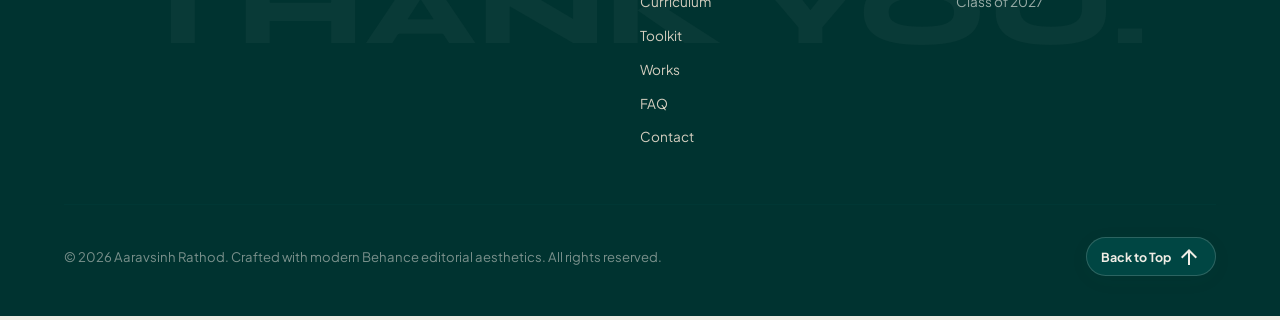
==== commit b41536fe: "feat: add Autonomous AI Business Automation showcase & live IG bot link to portfolio" ====
--- a/index.html
+++ b/index.html
@@ -811,6 +811,79 @@
                         </div>
                     </div>
                 </article>
+
+                <div class="work-divider-line"></div>
+
+                <!-- PROJECT 4: Autonomous Business Automation & Lead Engine -->
+                <article class="work-showcase-article">
+                    <!-- Interactive Visual Stage -->
+                    <div class="work-visual-canvas tilt-card automation-showcase-canvas">
+                        <div class="automation-preview-card">
+                            <div class="apc-top-bar">
+                                <span class="apc-badge-live"><span class="pulse-dot"></span> LIVE AUTONOMOUS SYSTEM</span>
+                                <span class="apc-cost-tag">₹0/MO RECURRING STACK</span>
+                            </div>
+                            <div class="apc-flow-grid">
+                                <div class="apc-step">
+                                    <div class="apc-icon-circle">💬</div>
+                                    <strong>IG Lead Capture</strong>
+                                    <span>Comment "AUTOPILOT" ➔ 1.8s DM</span>
+                                </div>
+                                <div class="apc-arrow">➔</div>
+                                <div class="apc-step">
+                                    <div class="apc-icon-circle">🤖</div>
+                                    <strong>AI Sales Funnel</strong>
+                                    <span>Multi-Currency Quoting ($/£/€/₹)</span>
+                                </div>
+                                <div class="apc-arrow">➔</div>
+                                <div class="apc-step">
+                                    <div class="apc-icon-circle">🧾</div>
+                                    <strong>POS Invoicing</strong>
+                                    <span>Thermal Sound FX & Confetti</span>
+                                </div>
+                            </div>
+                            <div class="apc-live-cta-row">
+                                <a href="https://www.instagram.com/p/Dd3q5WWRphZ/?utm_source=ig_web_copy_link&stkn=MzRlODBiNWFlZA==" target="_blank" rel="noopener" class="apc-ig-badge">
+                                    <svg viewBox="0 0 24 24" width="16" height="16" fill="currentColor"><path d="M12 2.163c3.204 0 3.584.012 4.85.07 3.252.148 4.771 1.691 4.919 4.919.058 1.265.069 1.645.069 4.849 0 3.205-.012 3.584-.069 4.849-.149 3.225-1.664 4.771-4.919 4.919-1.266.058-1.644.07-4.85.07-3.204 0-3.584-.012-4.849-.07-3.26-.149-4.771-1.699-4.919-4.92-.058-1.265-.07-1.644-.07-4.849 0-3.204.13-3.583.07-4.849.149-3.227 1.664-4.771 4.919-4.919 1.266-.057 1.645-.069 4.849-.069zm0-2.163c-3.259 0-3.667.014-4.947.072-4.358.2-6.78 2.618-6.98 6.98-.059 1.281-.073 1.689-.073 4.948 0 3.259.014 3.668.072 4.948.2 4.358 2.618 6.78 6.98 6.98 1.281.058 1.689.072 4.948.072 3.259 0 3.668-.014 4.948-.072 4.354-.2 6.782-2.618 6.979-6.98.059-1.28.073-1.689.073-4.948 0-3.259-.014-3.667-.072-4.947-.196-4.354-2.617-6.78-6.979-6.98-1.281-.059-1.69-.073-4.949-.073zm0 5.838c-3.403 0-6.162 2.759-6.162 6.162s2.759 6.163 6.162 6.163 6.162-2.759 6.162-6.163c0-3.403-2.759-6.162-6.162-6.162zm0 10.162c-2.209 0-4-1.79-4-4 0-2.209 1.791-4 4-4s4 1.791 4 4c0 2.21-1.791 4-4 4zm6.406-11.845c-.796 0-1.441.645-1.441 1.44s.645 1.44 1.441 1.44c.795 0 1.439-.645 1.439-1.44s-.644-1.44-1.439-1.44z"/></svg>
+                                    <span>Comment <strong>"AUTOPILOT"</strong> on our Post ➔ Instant DM Demo</span>
+                                </a>
+                            </div>
+                        </div>
+                    </div>
+
+                    <!-- Editorial Formula & Narrative -->
+                    <div class="work-narrative-block">
+                        <div class="work-tags-row">
+                            <span class="wt-pill royal">AI AUTOMATIONS</span>
+                            <span class="wt-pill">INSTAGRAM GRAPH BOT</span>
+                            <span class="wt-pill">FINTECH &amp; UPI</span>
+                            <span class="wt-pill">₹0/MO STACK</span>
+                        </div>
+
+                        <h3 class="work-formula-title">
+                            Zero-Cost Infrastructure + AI Lead Funnel = <span class="text-royal">Autonomous Revenue</span>
+                        </h3>
+
+                        <p class="work-editorial-text">
+                            An end-to-end autonomous business operating system engineered for modern digital agencies. Combines an <strong>instant Instagram Comment-to-DM lead capture bot</strong>, a <strong>24/7 consultative AI sales responder</strong> that quotes in international currencies (<strong>USD, GBP, EUR, INR</strong>), and a <strong>gamified POS thermal invoice checkout</strong> with procedural sound effects and automated bank SMS reconciliation.
+                        </p>
+
+                        <div class="work-actions-bar">
+                            <a href="https://www.instagram.com/p/Dd3q5WWRphZ/?utm_source=ig_web_copy_link&stkn=MzRlODBiNWFlZA==" target="_blank" rel="noopener" class="btn-pill btn-pill-royal">
+                                <span>Test Instagram Bot Live</span>
+                                <span class="material-symbols-outlined text-sm">chat</span>
+                            </a>
+                            <a href="pay.html?inv=INV-1002&am=10&pa=saiaaravv@okicici" target="_blank" rel="noopener" class="btn-pill btn-pill-outline">
+                                <span>Try Live Invoicing Demo</span>
+                                <span class="material-symbols-outlined text-sm">receipt_long</span>
+                            </a>
+                            <button class="btn-pill btn-pill-outline open-modal-btn" data-project="automation">
+                                <span>Case Study Breakdown</span>
+                                <span class="material-symbols-outlined text-sm">visibility</span>
+                            </button>
+                        </div>
+                    </div>
+                </article>
             </div>
         </section>
 
--- a/style.css
+++ b/style.css
@@ -4337,3 +4337,159 @@
     color: #004643;
 }
 
+/* =========================================
+   Autonomous Automation Showcase Card Styles
+========================================= */
+.automation-showcase-canvas {
+    background: linear-gradient(135deg, #090a10 0%, #121424 50%, #0d1117 100%) !important;
+    border: 1.5px solid rgba(0, 240, 255, 0.25) !important;
+    padding: 2.2rem !important;
+    display: flex;
+    align-items: center;
+    justify-content: center;
+    box-shadow: 0 16px 40px rgba(0, 0, 0, 0.4), inset 0 1px 0 rgba(255, 255, 255, 0.1) !important;
+}
+
+.automation-preview-card {
+    width: 100%;
+    display: flex;
+    flex-direction: column;
+    gap: 1.8rem;
+}
+
+.apc-top-bar {
+    display: flex;
+    align-items: center;
+    justify-content: space-between;
+    flex-wrap: wrap;
+    gap: 0.8rem;
+}
+
+.apc-badge-live {
+    display: inline-flex;
+    align-items: center;
+    gap: 8px;
+    background: rgba(0, 240, 255, 0.12);
+    border: 1px solid rgba(0, 240, 255, 0.35);
+    color: #00f0ff;
+    font-size: 0.72rem;
+    font-weight: 700;
+    letter-spacing: 0.1em;
+    padding: 5px 12px;
+    border-radius: 999px;
+    text-transform: uppercase;
+}
+
+.apc-cost-tag {
+    background: rgba(16, 185, 129, 0.15);
+    border: 1px solid rgba(16, 185, 129, 0.4);
+    color: #10b981;
+    font-size: 0.72rem;
+    font-weight: 700;
+    letter-spacing: 0.08em;
+    padding: 5px 12px;
+    border-radius: 999px;
+}
+
+.apc-flow-grid {
+    display: grid;
+    grid-template-columns: 1fr auto 1fr auto 1fr;
+    align-items: center;
+    gap: 1rem;
+    padding: 1.4rem;
+    background: rgba(255, 255, 255, 0.03);
+    border: 1px solid rgba(255, 255, 255, 0.07);
+    border-radius: 16px;
+    backdrop-filter: blur(10px);
+}
+
+.apc-step {
+    display: flex;
+    flex-direction: column;
+    align-items: center;
+    text-align: center;
+    gap: 6px;
+}
+
+.apc-icon-circle {
+    width: 44px;
+    height: 44px;
+    border-radius: 50%;
+    background: rgba(255, 255, 255, 0.06);
+    border: 1px solid rgba(255, 255, 255, 0.12);
+    display: flex;
+    align-items: center;
+    justify-content: center;
+    font-size: 1.25rem;
+    box-shadow: 0 4px 12px rgba(0,0,0,0.25);
+    transition: transform 0.25s ease;
+}
+
+.apc-step:hover .apc-icon-circle {
+    transform: scale(1.12);
+    border-color: #00f0ff;
+}
+
+.apc-step strong {
+    color: #f1f5f9;
+    font-size: 0.85rem;
+    font-weight: 700;
+    letter-spacing: -0.01em;
+}
+
+.apc-step span {
+    color: #94a3b8;
+    font-size: 0.72rem;
+    line-height: 1.3;
+}
+
+.apc-arrow {
+    color: rgba(0, 240, 255, 0.6);
+    font-size: 1.1rem;
+    font-weight: bold;
+    animation: apcPulseArrow 1.5s infinite alternate ease-in-out;
+}
+
+@keyframes apcPulseArrow {
+    0% { transform: translateX(0); opacity: 0.4; }
+    100% { transform: translateX(4px); opacity: 1; }
+}
+
+.apc-live-cta-row {
+    display: flex;
+    justify-content: center;
+}
+
+.apc-ig-badge {
+    display: inline-flex;
+    align-items: center;
+    gap: 9px;
+    background: linear-gradient(135deg, rgba(225, 48, 108, 0.15), rgba(131, 58, 180, 0.25));
+    border: 1px solid rgba(225, 48, 108, 0.4);
+    color: #fce7f3;
+    padding: 10px 18px;
+    border-radius: 999px;
+    text-decoration: none;
+    font-size: 0.8rem;
+    transition: all 0.25s ease;
+}
+
+.apc-ig-badge:hover {
+    background: linear-gradient(135deg, rgba(225, 48, 108, 0.35), rgba(131, 58, 180, 0.45));
+    border-color: #e1306c;
+    transform: translateY(-2px);
+    box-shadow: 0 8px 20px rgba(225, 48, 108, 0.25);
+    color: #ffffff;
+}
+
+@media (max-width: 640px) {
+    .apc-flow-grid {
+        grid-template-columns: 1fr;
+        gap: 1.2rem;
+    }
+    .apc-arrow {
+        transform: rotate(90deg);
+        margin: -6px 0;
+    }
+}
+
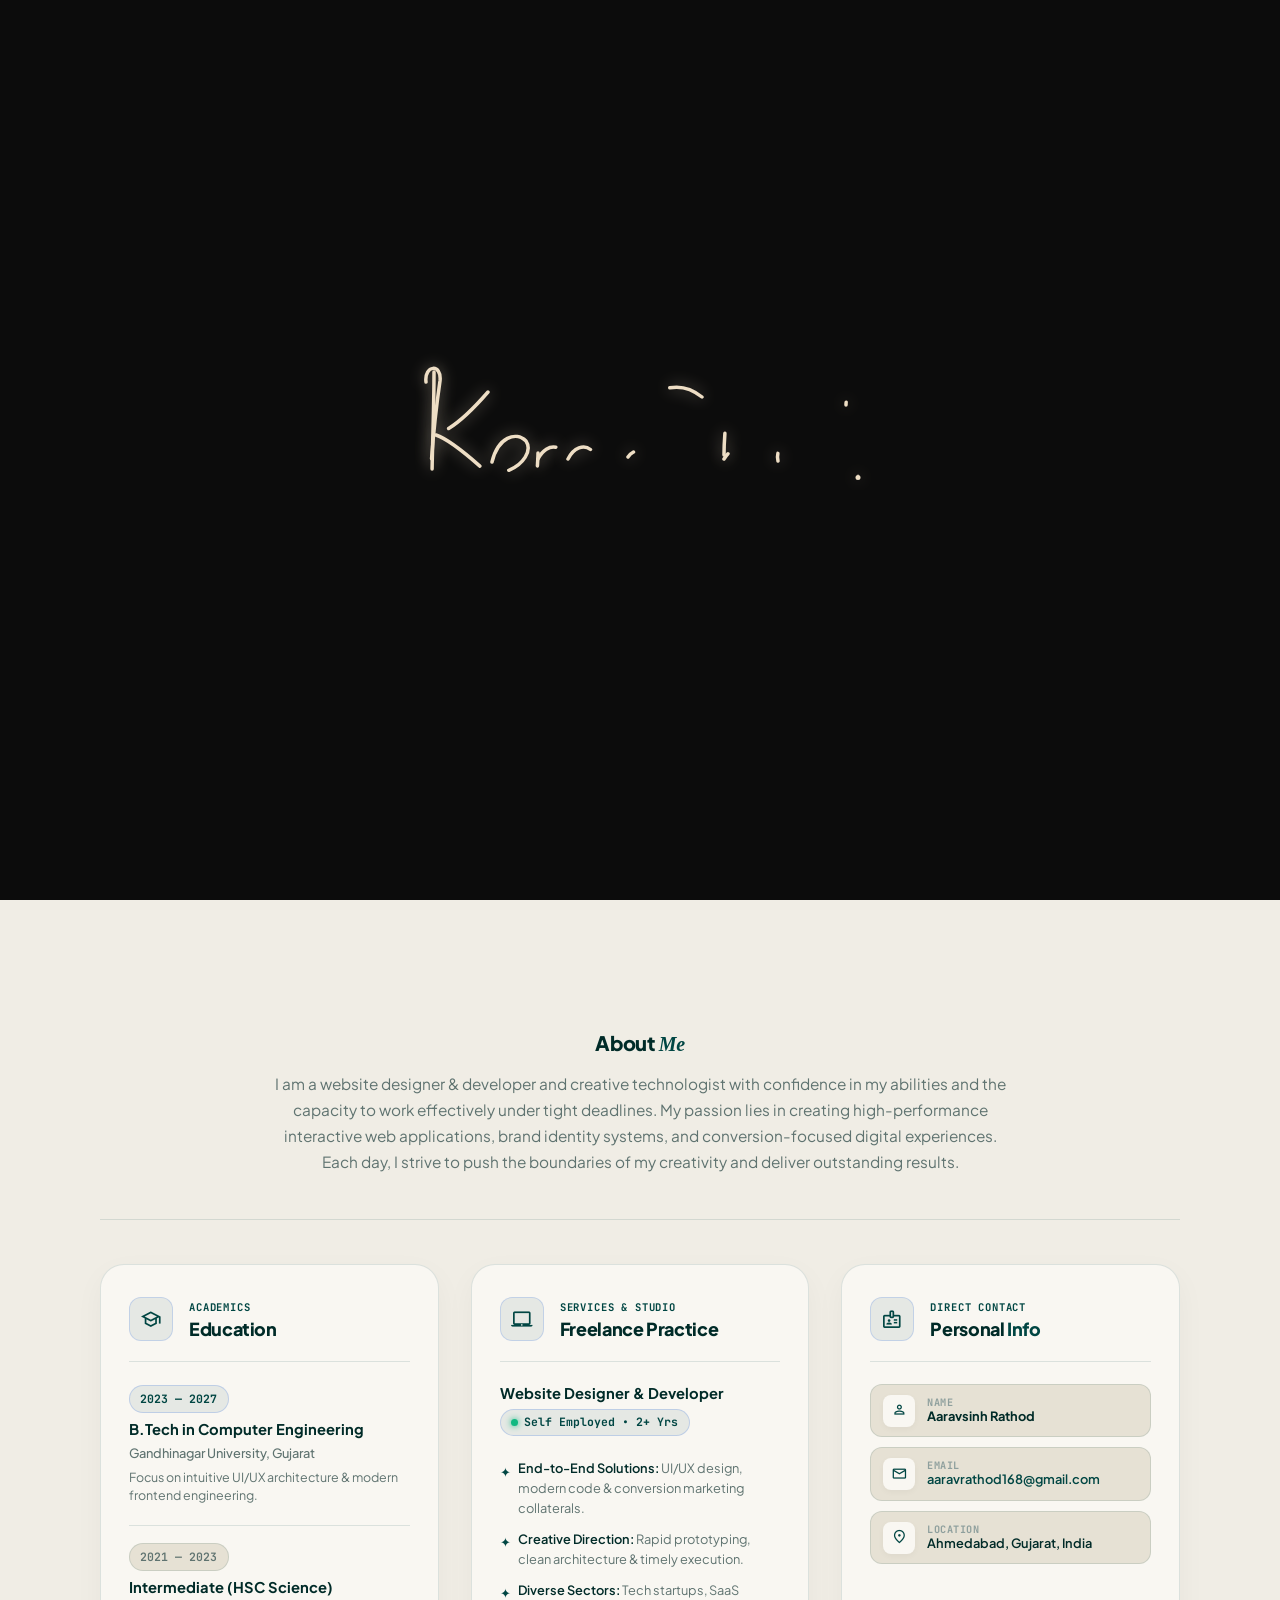
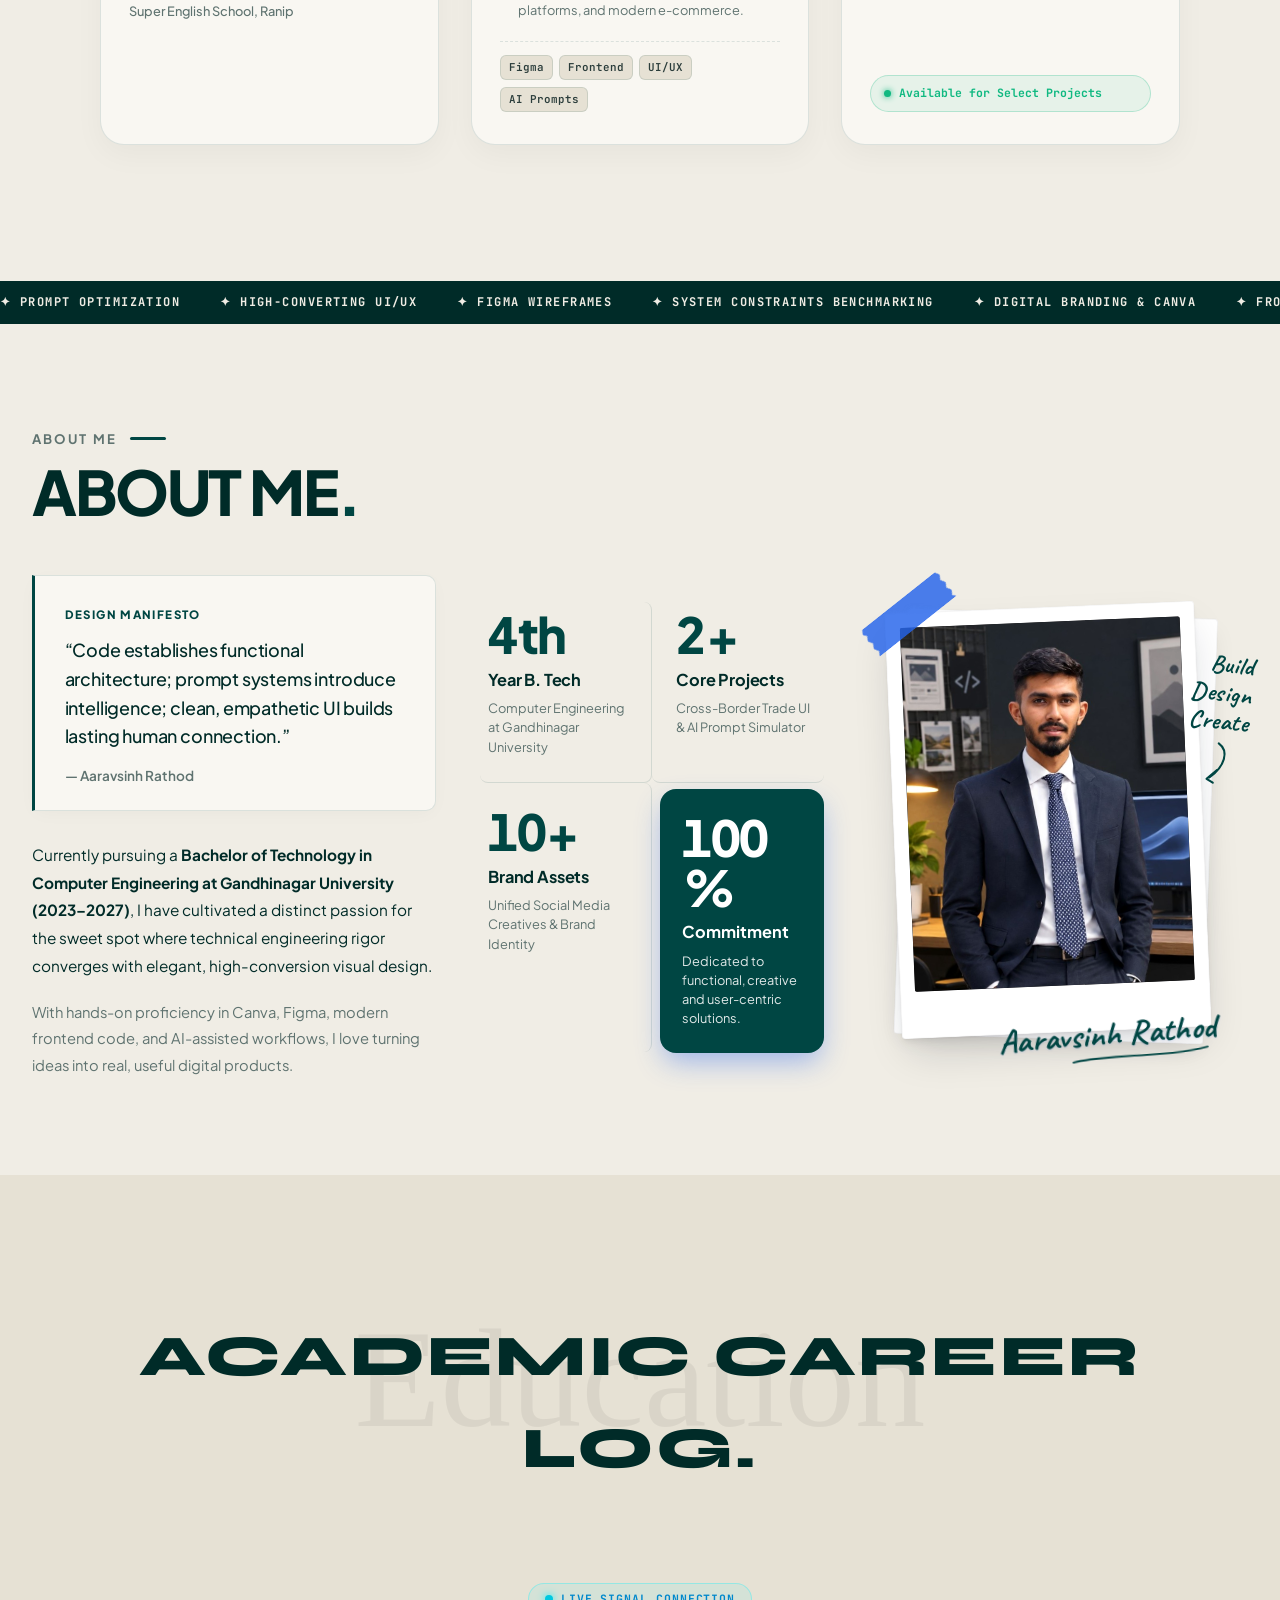
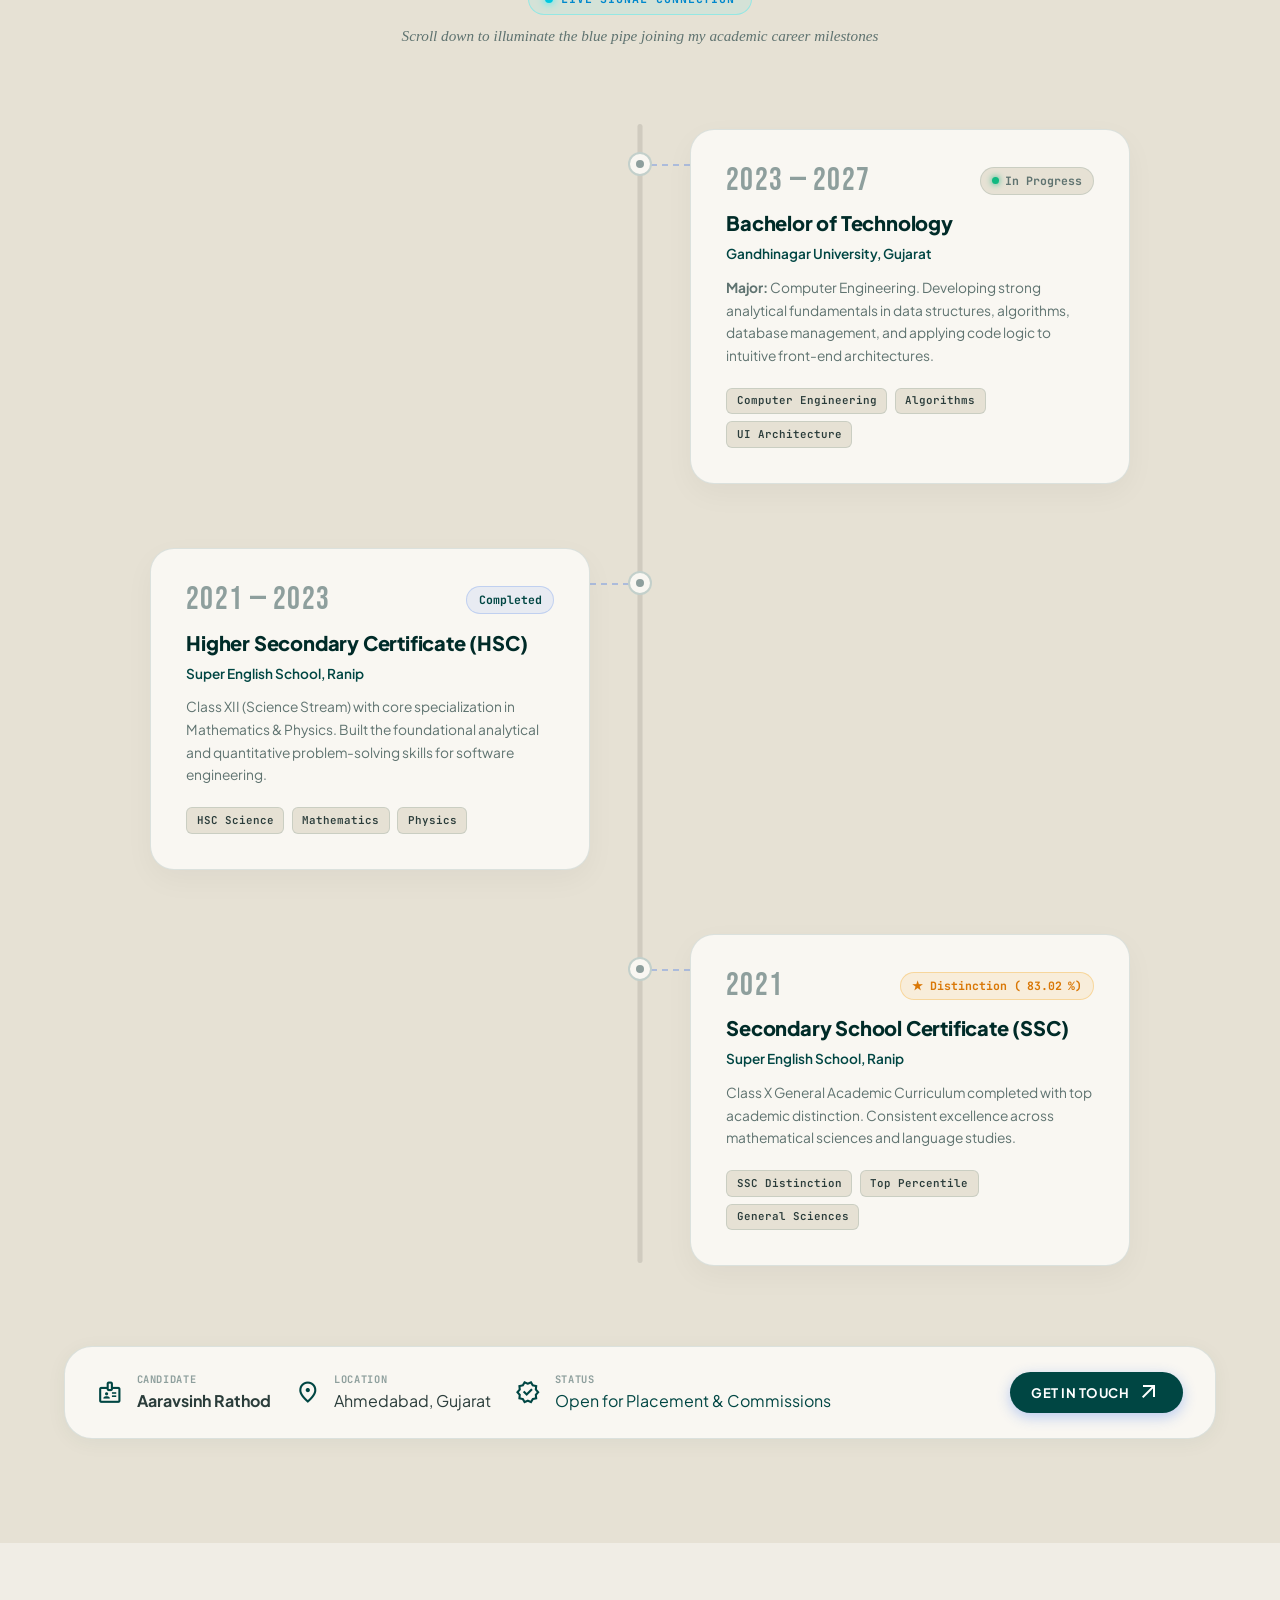
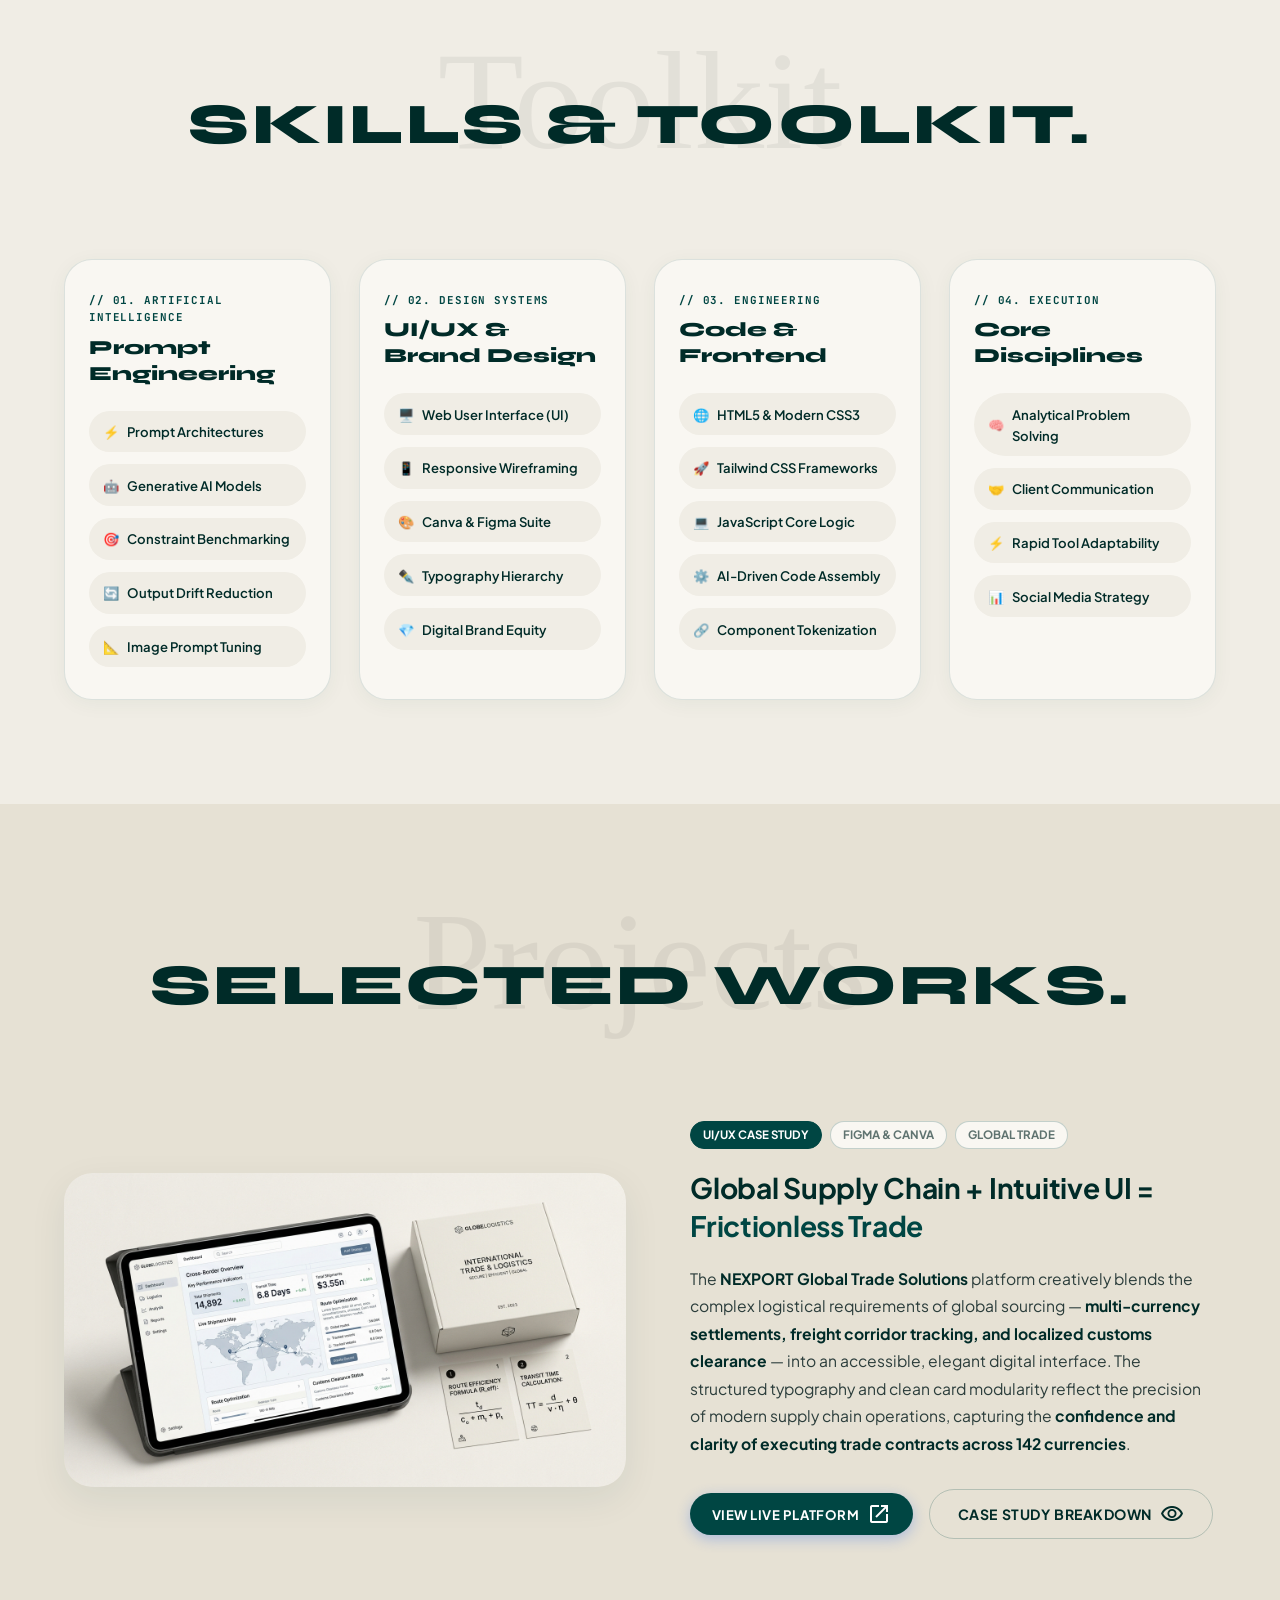
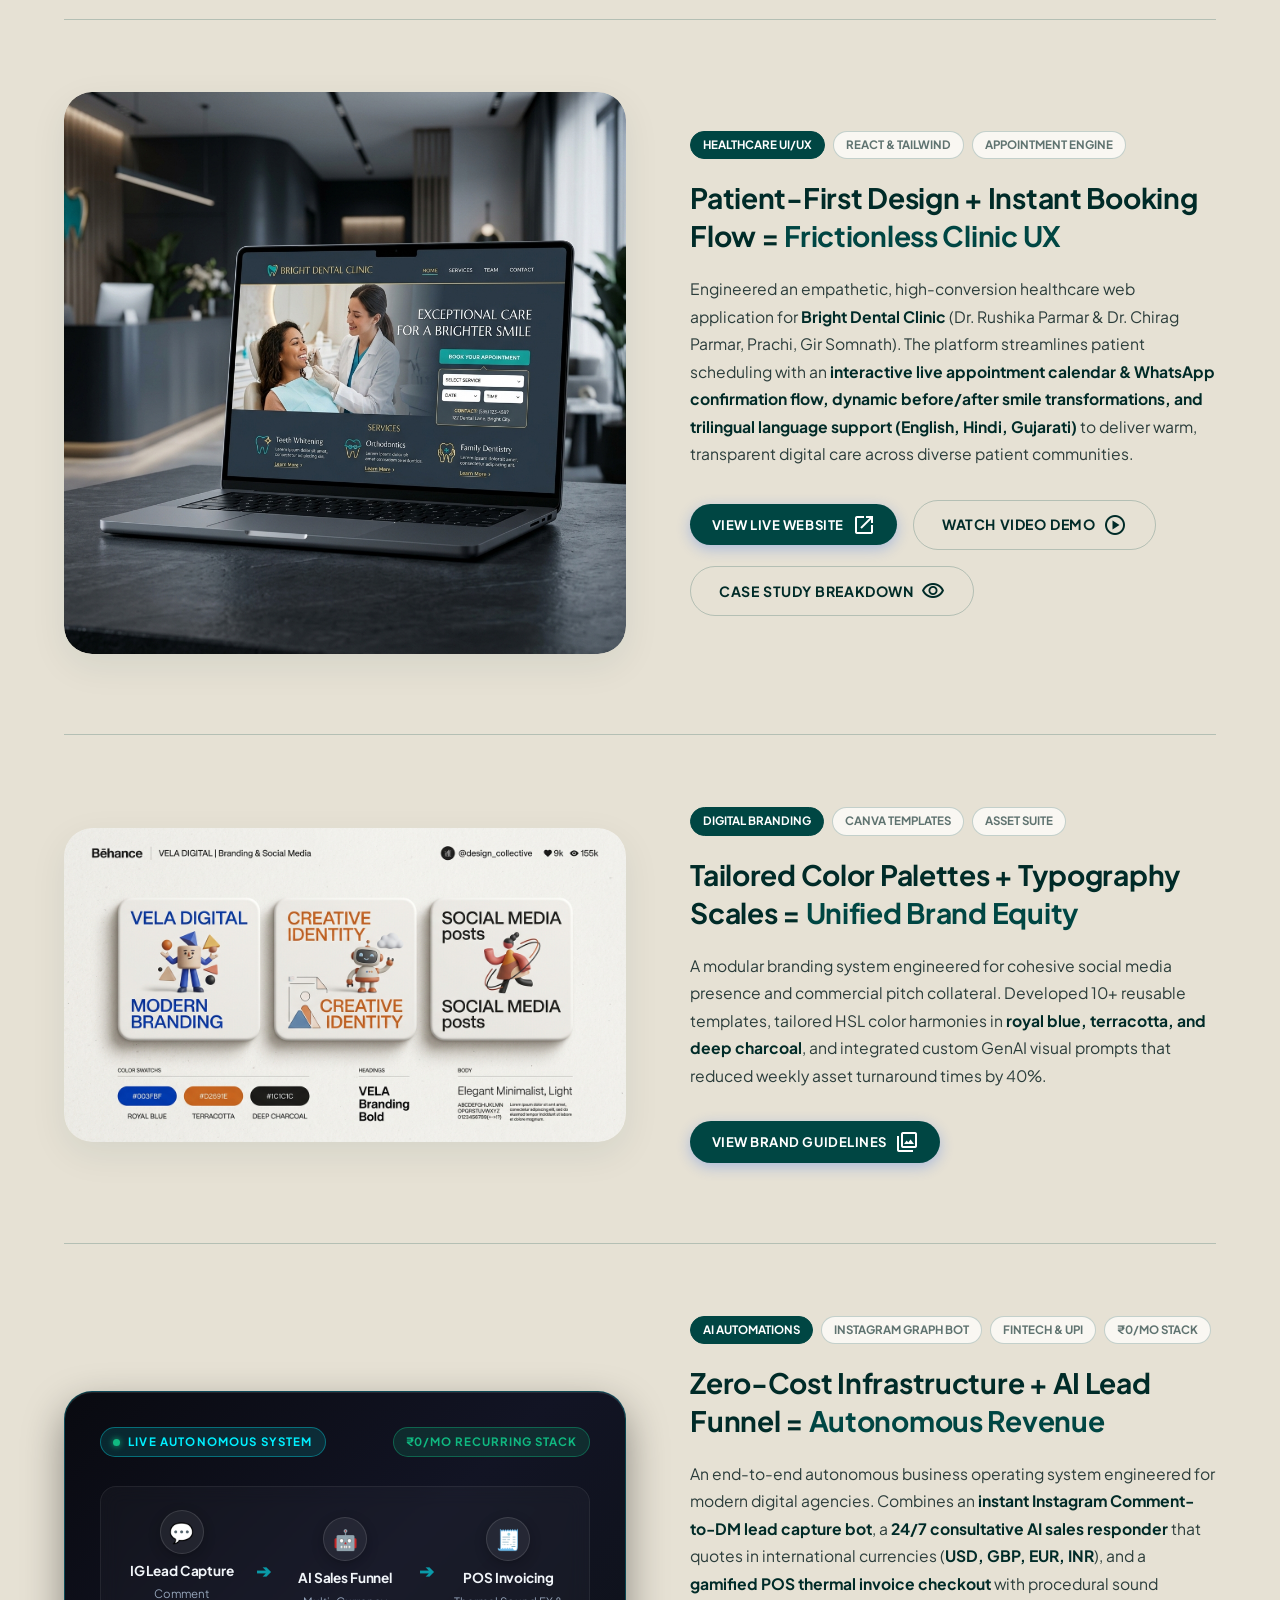
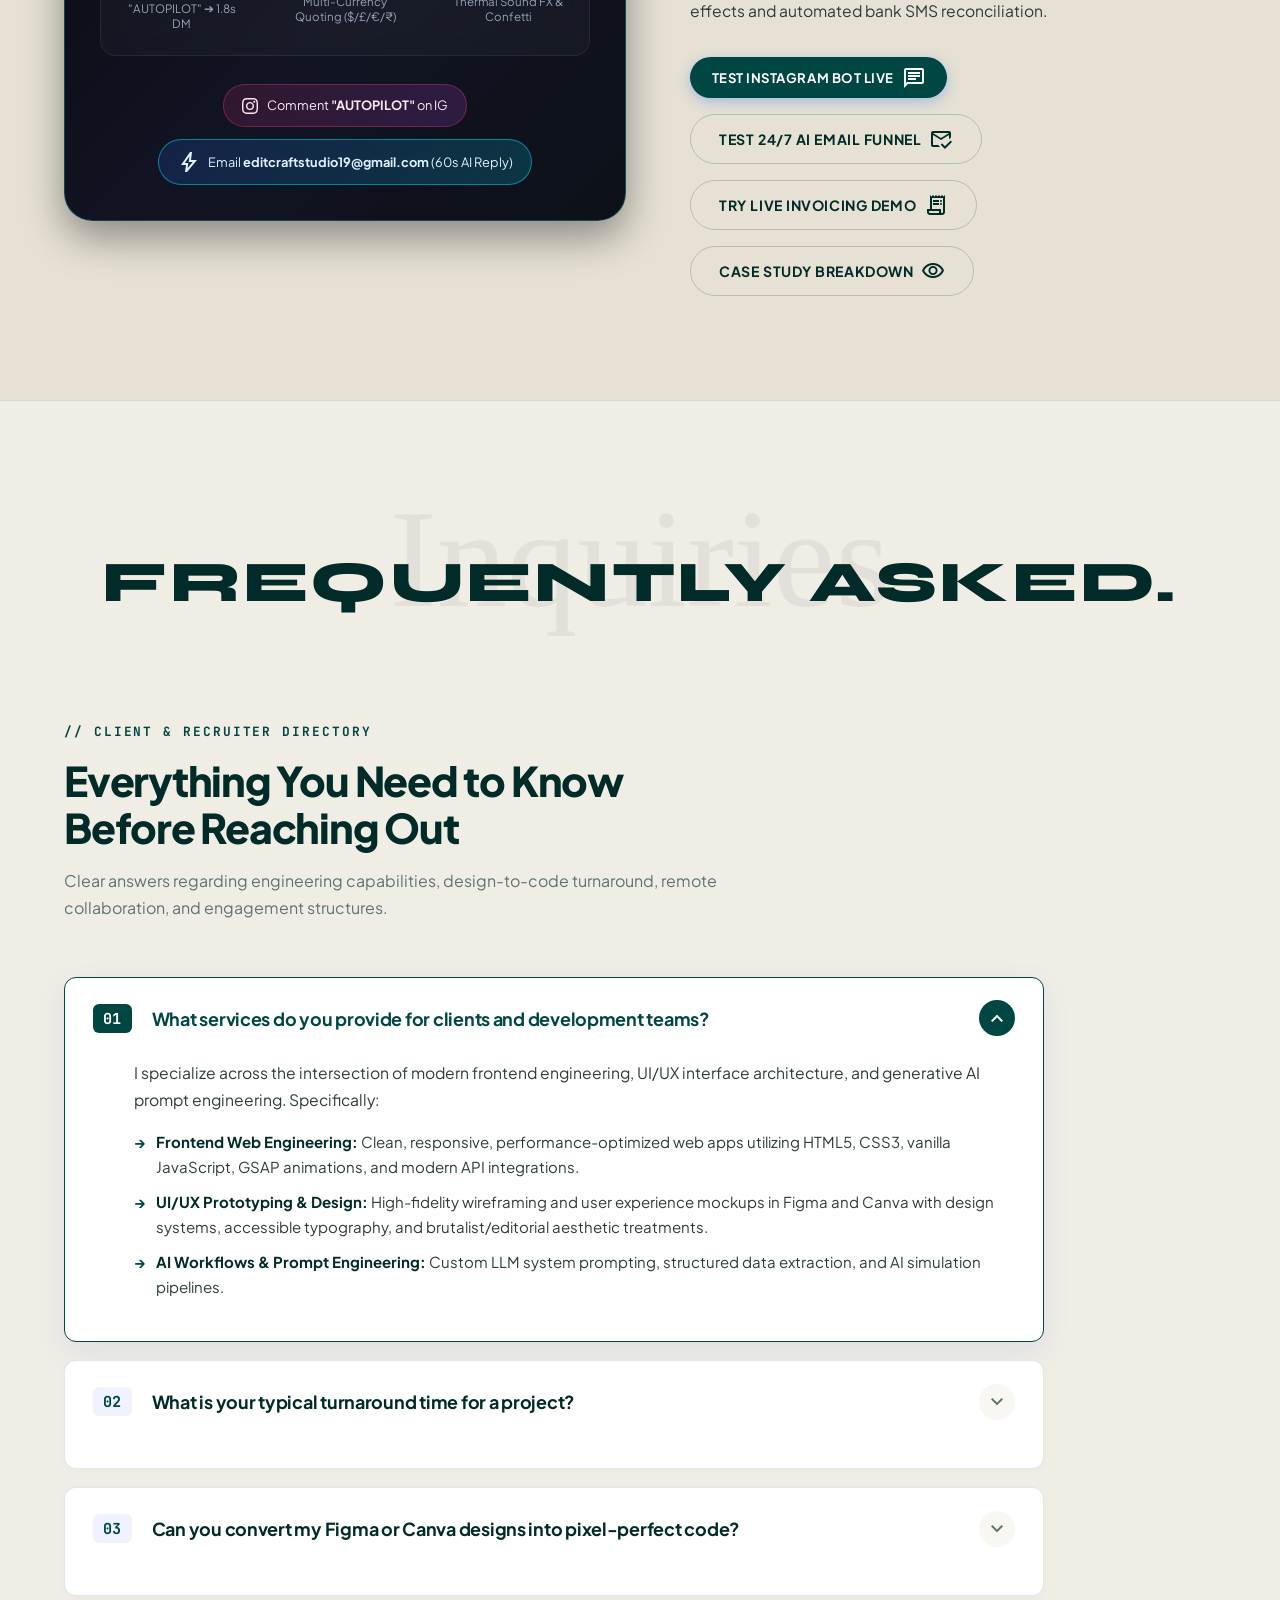
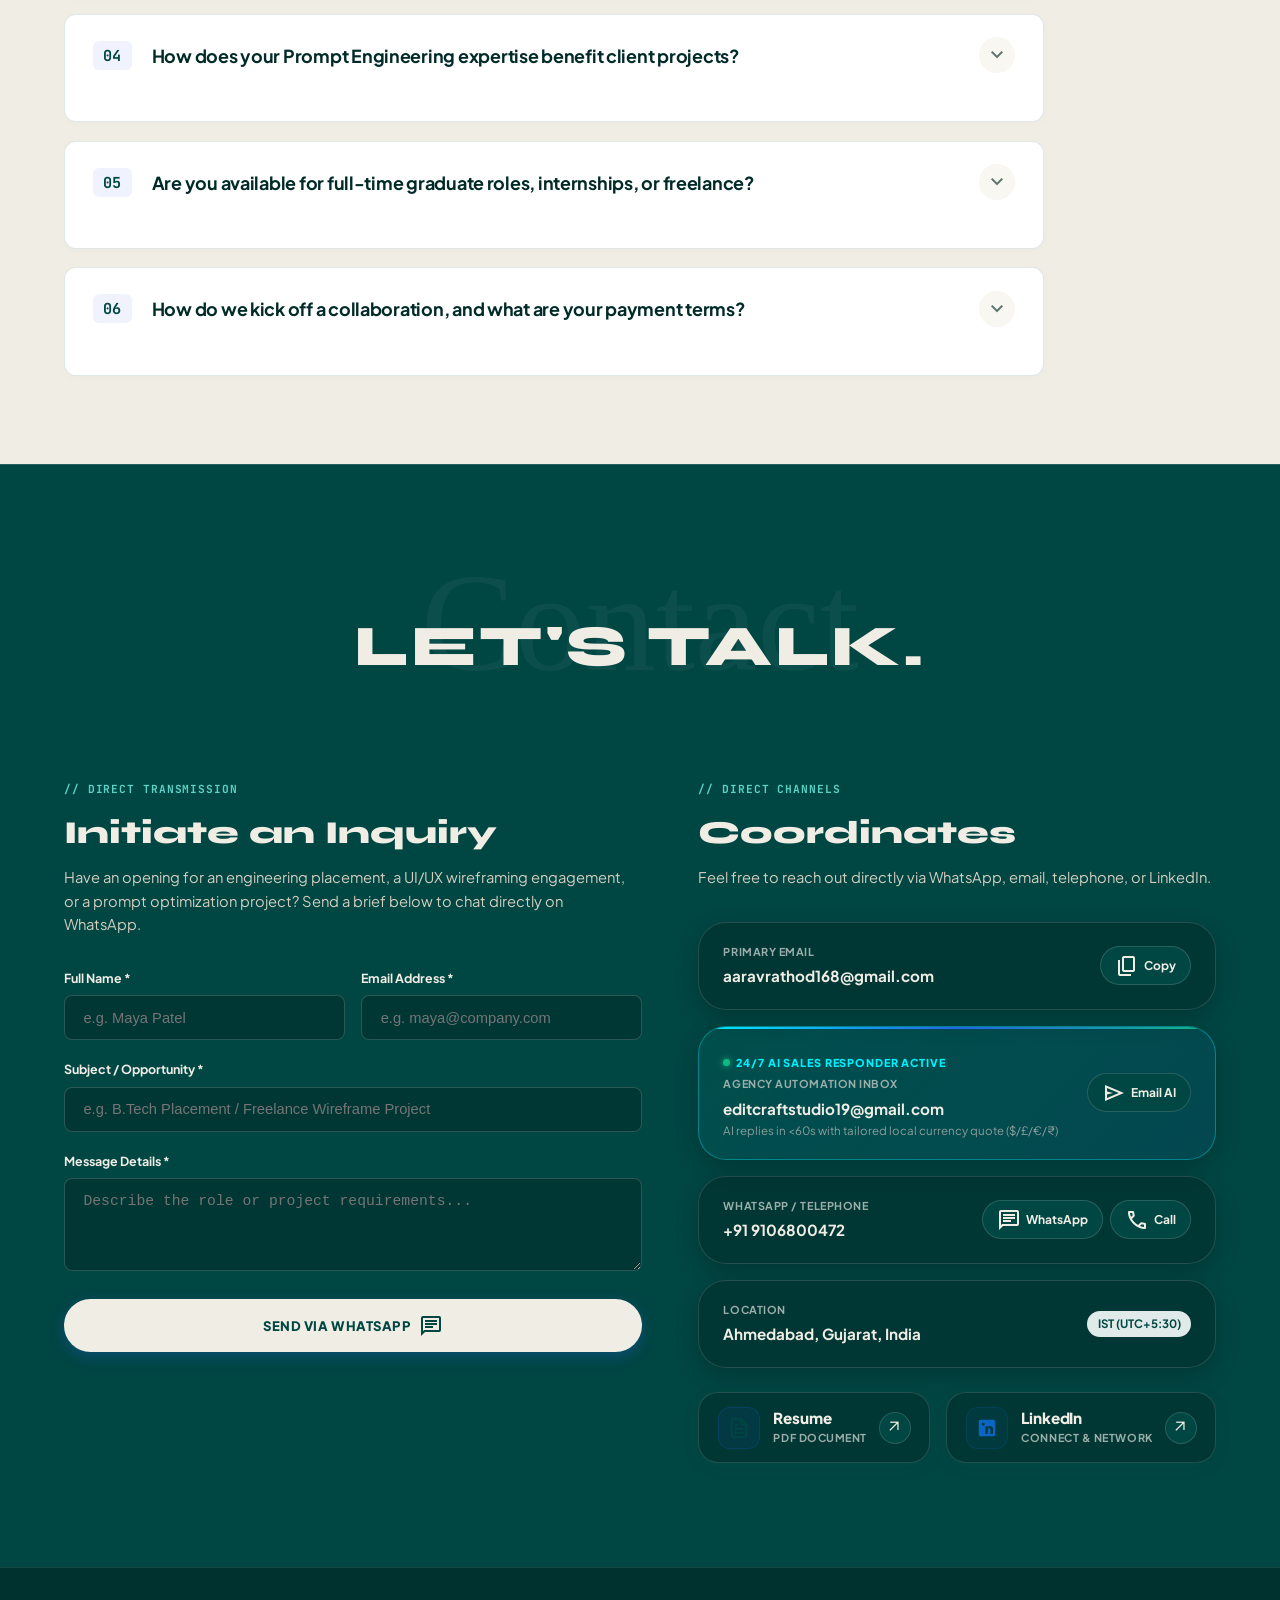
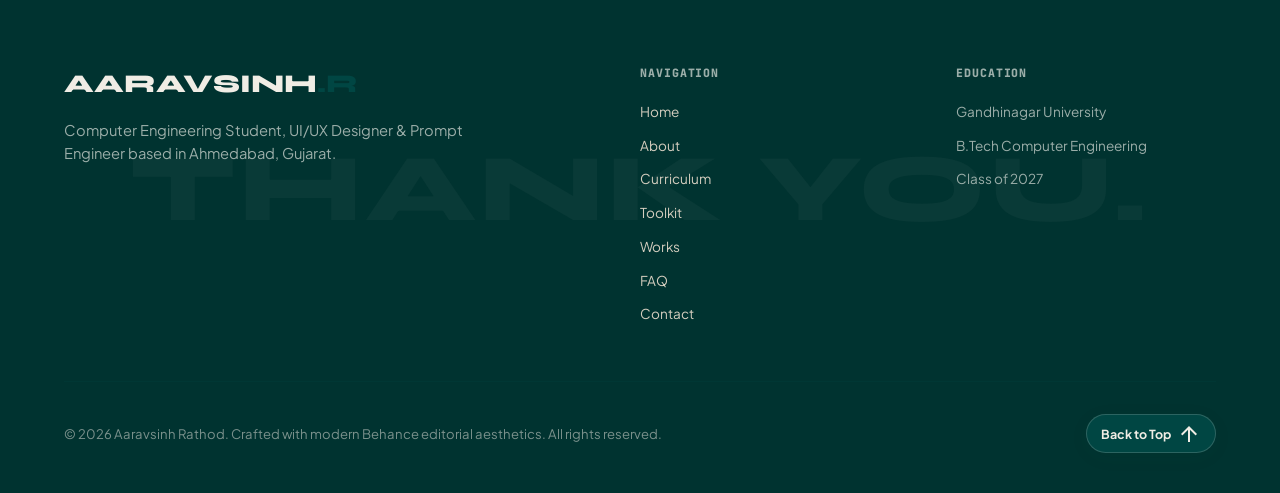
==== commit 5890d01c: "feat: add 24/7 AI email responder demo badges and direct test actions" ====
--- a/index.html
+++ b/index.html
@@ -845,7 +845,11 @@
                             <div class="apc-live-cta-row">
                                 <a href="https://www.instagram.com/p/Dd3q5WWRphZ/?utm_source=ig_web_copy_link&stkn=MzRlODBiNWFlZA==" target="_blank" rel="noopener" class="apc-ig-badge">
                                     <svg viewBox="0 0 24 24" width="16" height="16" fill="currentColor"><path d="M12 2.163c3.204 0 3.584.012 4.85.07 3.252.148 4.771 1.691 4.919 4.919.058 1.265.069 1.645.069 4.849 0 3.205-.012 3.584-.069 4.849-.149 3.225-1.664 4.771-4.919 4.919-1.266.058-1.644.07-4.85.07-3.204 0-3.584-.012-4.849-.07-3.26-.149-4.771-1.699-4.919-4.92-.058-1.265-.07-1.644-.07-4.849 0-3.204.13-3.583.07-4.849.149-3.227 1.664-4.771 4.919-4.919 1.266-.057 1.645-.069 4.849-.069zm0-2.163c-3.259 0-3.667.014-4.947.072-4.358.2-6.78 2.618-6.98 6.98-.059 1.281-.073 1.689-.073 4.948 0 3.259.014 3.668.072 4.948.2 4.358 2.618 6.78 6.98 6.98 1.281.058 1.689.072 4.948.072 3.259 0 3.668-.014 4.948-.072 4.354-.2 6.782-2.618 6.979-6.98.059-1.28.073-1.689.073-4.948 0-3.259-.014-3.667-.072-4.947-.196-4.354-2.617-6.78-6.979-6.98-1.281-.059-1.69-.073-4.949-.073zm0 5.838c-3.403 0-6.162 2.759-6.162 6.162s2.759 6.163 6.162 6.163 6.162-2.759 6.162-6.163c0-3.403-2.759-6.162-6.162-6.162zm0 10.162c-2.209 0-4-1.79-4-4 0-2.209 1.791-4 4-4s4 1.791 4 4c0 2.21-1.791 4-4 4zm6.406-11.845c-.796 0-1.441.645-1.441 1.44s.645 1.44 1.441 1.44c.795 0 1.439-.645 1.439-1.44s-.644-1.44-1.439-1.44z"/></svg>
-                                    <span>Comment <strong>"AUTOPILOT"</strong> on our Post ➔ Instant DM Demo</span>
+                                    <span>Comment <strong>"AUTOPILOT"</strong> on IG</span>
+                                </a>
+                                <a href="mailto:editcraftstudio19@gmail.com?subject=Project%20Inquiry%20%5BAUTOMATION%20TEST%5D&body=Hi%20Aaravsinh%2C%20I%20am%20testing%20your%20agency%20AI%20auto-responder%20from%20your%20portfolio!" class="apc-email-badge">
+                                    <span class="material-symbols-outlined text-xs">bolt</span>
+                                    <span>Email <strong>editcraftstudio19@gmail.com</strong> (60s AI Reply)</span>
                                 </a>
                             </div>
                         </div>
@@ -872,6 +876,10 @@
                             <a href="https://www.instagram.com/p/Dd3q5WWRphZ/?utm_source=ig_web_copy_link&stkn=MzRlODBiNWFlZA==" target="_blank" rel="noopener" class="btn-pill btn-pill-royal">
                                 <span>Test Instagram Bot Live</span>
                                 <span class="material-symbols-outlined text-sm">chat</span>
+                            </a>
+                            <a href="mailto:editcraftstudio19@gmail.com?subject=Project%20Inquiry%20%5BAUTOMATION%20TEST%5D&body=Hi%20Aaravsinh%2C%20I%20am%20testing%20your%20agency%20AI%20auto-responder%20from%20your%20portfolio!" class="btn-pill btn-pill-outline">
+                                <span>Test 24/7 AI Email Funnel</span>
+                                <span class="material-symbols-outlined text-sm">mark_email_read</span>
                             </a>
                             <a href="pay.html?inv=INV-1002&am=10&pa=saiaaravv@okicici" target="_blank" rel="noopener" class="btn-pill btn-pill-outline">
                                 <span>Try Live Invoicing Demo</span>
@@ -1119,6 +1127,20 @@
                             </button>
                         </div>
 
+                        <!-- 24/7 AI Lead Responder Channel -->
+                        <div class="contact-channel-card contact-channel-ai">
+                            <div class="cc-detail">
+                                <div class="cc-badge-live-pulse"><span class="pulse-dot"></span> 24/7 AI SALES RESPONDER ACTIVE</div>
+                                <span class="cc-label">AGENCY AUTOMATION INBOX</span>
+                                <a href="mailto:editcraftstudio19@gmail.com?subject=Project%20Inquiry%20%5BPortfolio%20Lead%5D" class="cc-value text-royal" style="text-decoration:none;">editcraftstudio19@gmail.com</a>
+                                <span class="cc-hint">AI replies in &lt;60s with tailored local currency quote ($/£/€/₹)</span>
+                            </div>
+                            <a href="mailto:editcraftstudio19@gmail.com?subject=Project%20Inquiry%20%5BPortfolio%20Lead%5D" class="btn-copy" title="Send Email to AI">
+                                <span class="material-symbols-outlined text-sm">send</span>
+                                <span>Email AI</span>
+                            </a>
+                        </div>
+
                         <div class="contact-channel-card">
                             <div class="cc-detail">
                                 <span class="cc-label">WHATSAPP / TELEPHONE</span>
--- a/style.css
+++ b/style.css
@@ -4458,6 +4458,8 @@
 .apc-live-cta-row {
     display: flex;
     justify-content: center;
+    flex-wrap: wrap;
+    gap: 12px;
 }
 
 .apc-ig-badge {
@@ -4482,6 +4484,65 @@
     color: #ffffff;
 }
 
+.apc-email-badge {
+    display: inline-flex;
+    align-items: center;
+    gap: 7px;
+    background: linear-gradient(135deg, rgba(37, 99, 235, 0.18), rgba(6, 182, 212, 0.22));
+    border: 1px solid rgba(0, 240, 255, 0.45);
+    color: #e0f2fe;
+    padding: 10px 18px;
+    border-radius: 999px;
+    text-decoration: none;
+    font-size: 0.8rem;
+    transition: all 0.25s ease;
+}
+
+.apc-email-badge:hover {
+    background: linear-gradient(135deg, rgba(37, 99, 235, 0.35), rgba(6, 182, 212, 0.45));
+    border-color: #00f0ff;
+    transform: translateY(-2px);
+    box-shadow: 0 8px 20px rgba(0, 240, 255, 0.3);
+    color: #ffffff;
+}
+
+/* Contact Channel AI Card */
+.contact-channel-ai {
+    border-color: rgba(0, 240, 255, 0.35) !important;
+    background: linear-gradient(135deg, rgba(0, 240, 255, 0.05), rgba(37, 99, 235, 0.08)) !important;
+    position: relative;
+    overflow: hidden;
+}
+
+.contact-channel-ai::before {
+    content: '';
+    position: absolute;
+    top: 0;
+    left: 0;
+    right: 0;
+    height: 2.5px;
+    background: linear-gradient(90deg, #00f0ff, #2563eb, #10b981);
+}
+
+.cc-badge-live-pulse {
+    display: inline-flex;
+    align-items: center;
+    gap: 6px;
+    color: #00f0ff;
+    font-size: 0.68rem;
+    font-weight: 800;
+    letter-spacing: 0.08em;
+    margin-bottom: 4px;
+}
+
+.cc-hint {
+    display: block;
+    color: var(--text-faint, #64748b);
+    font-size: 0.72rem;
+    margin-top: 3px;
+    line-height: 1.25;
+}
+
 @media (max-width: 640px) {
     .apc-flow-grid {
         grid-template-columns: 1fr;
@@ -4493,3 +4554,4 @@
     }
 }
 
+
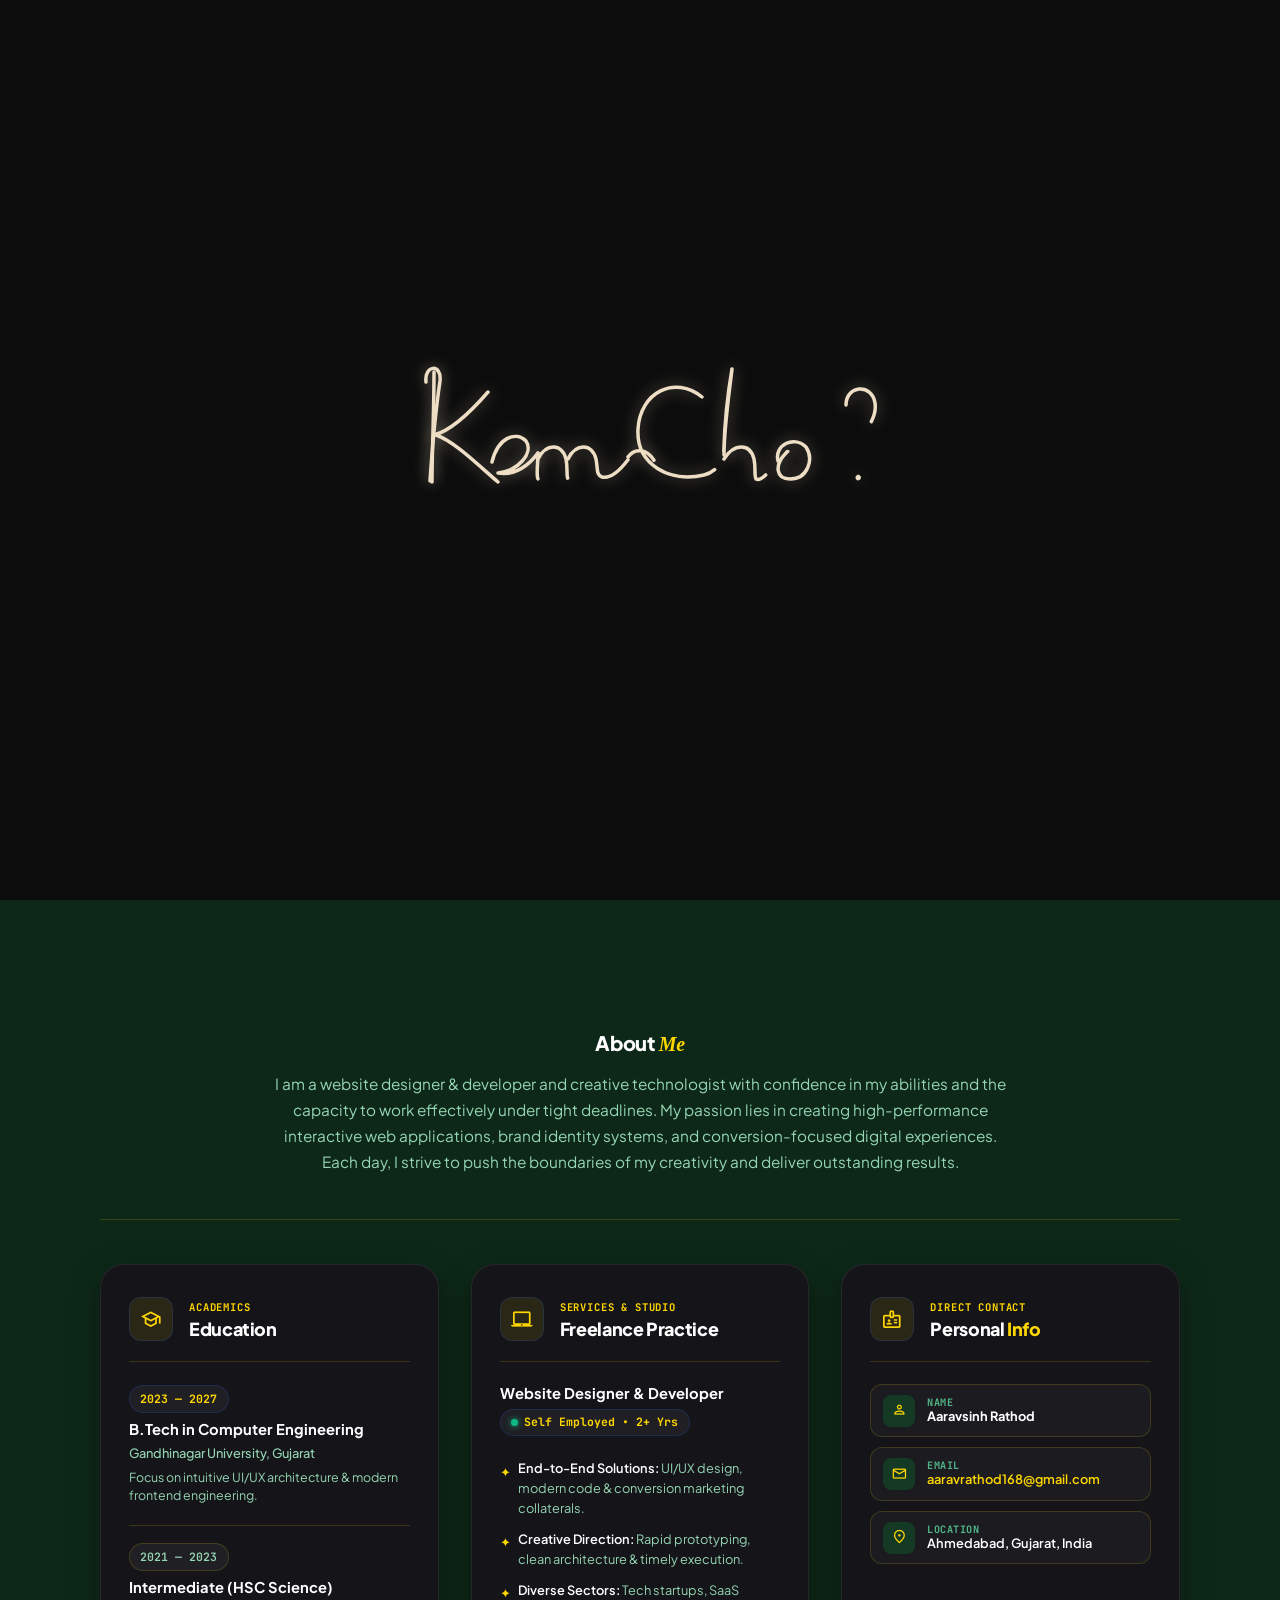
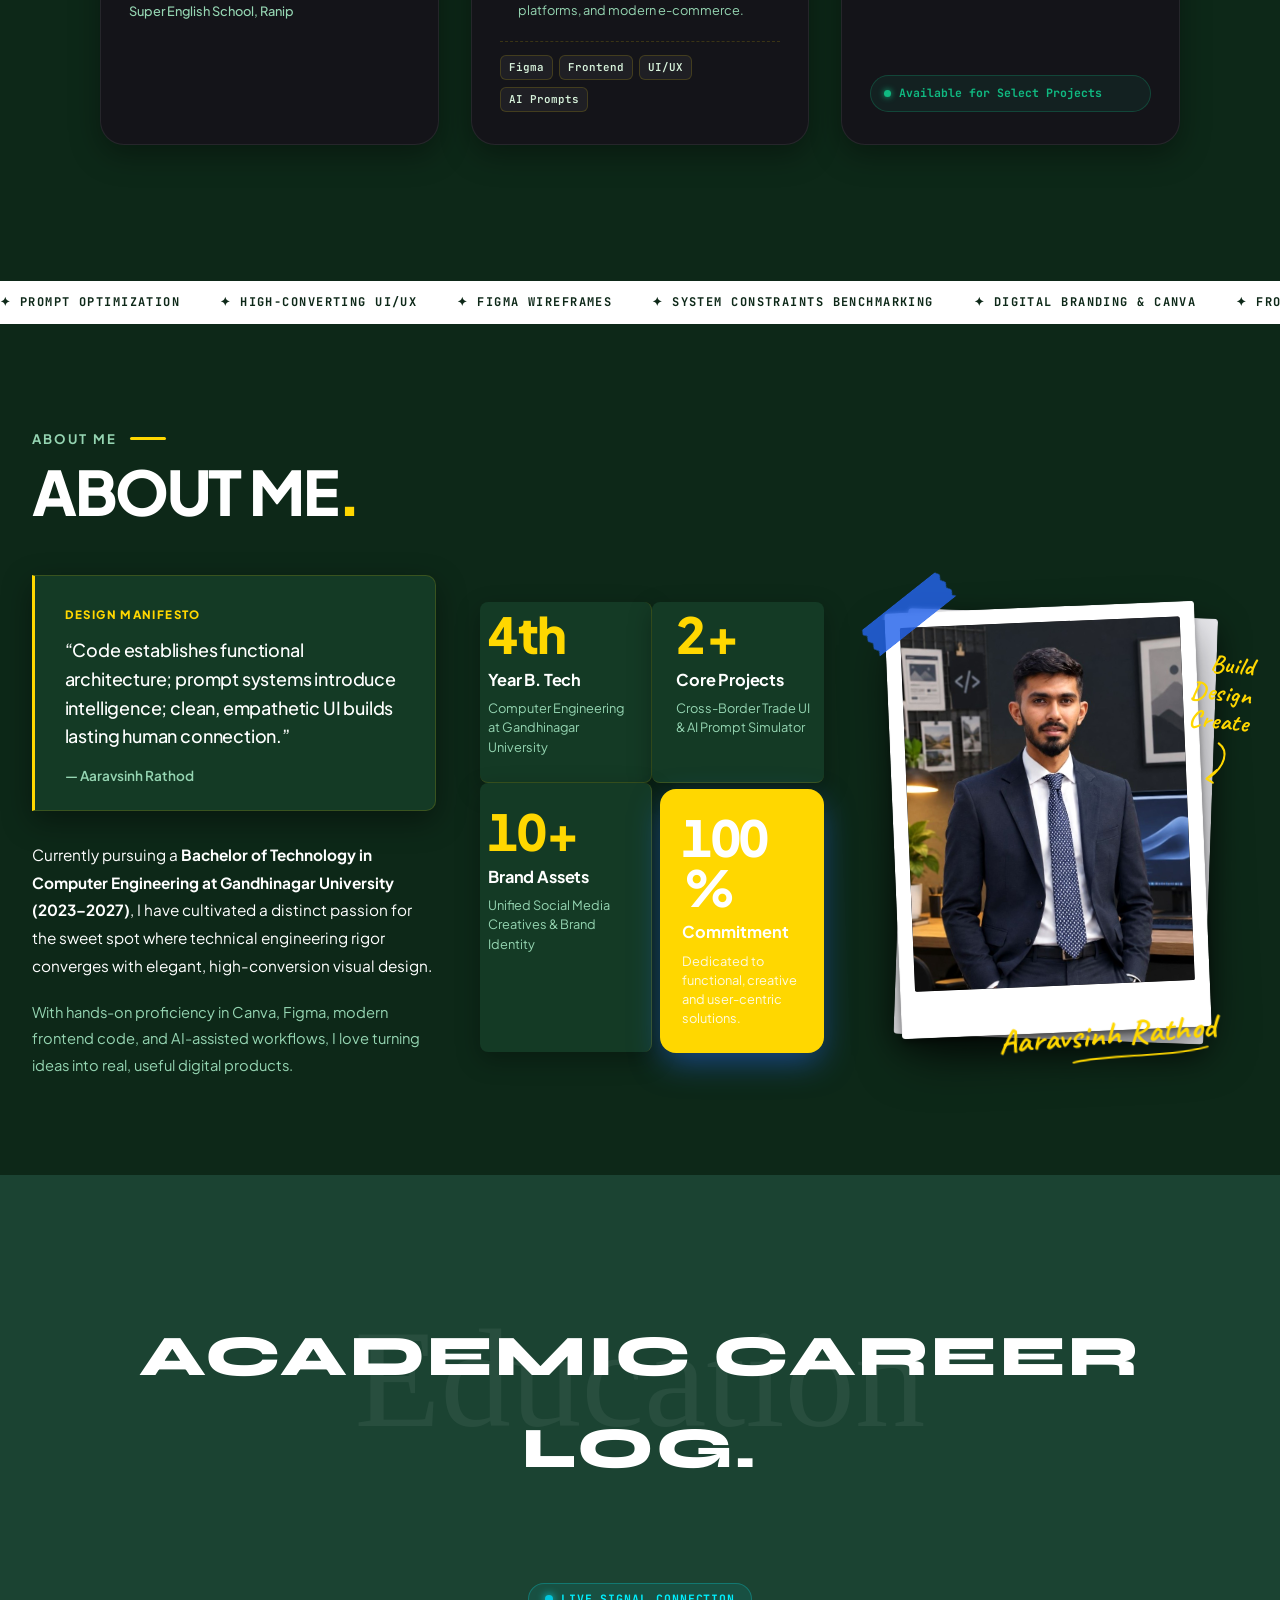
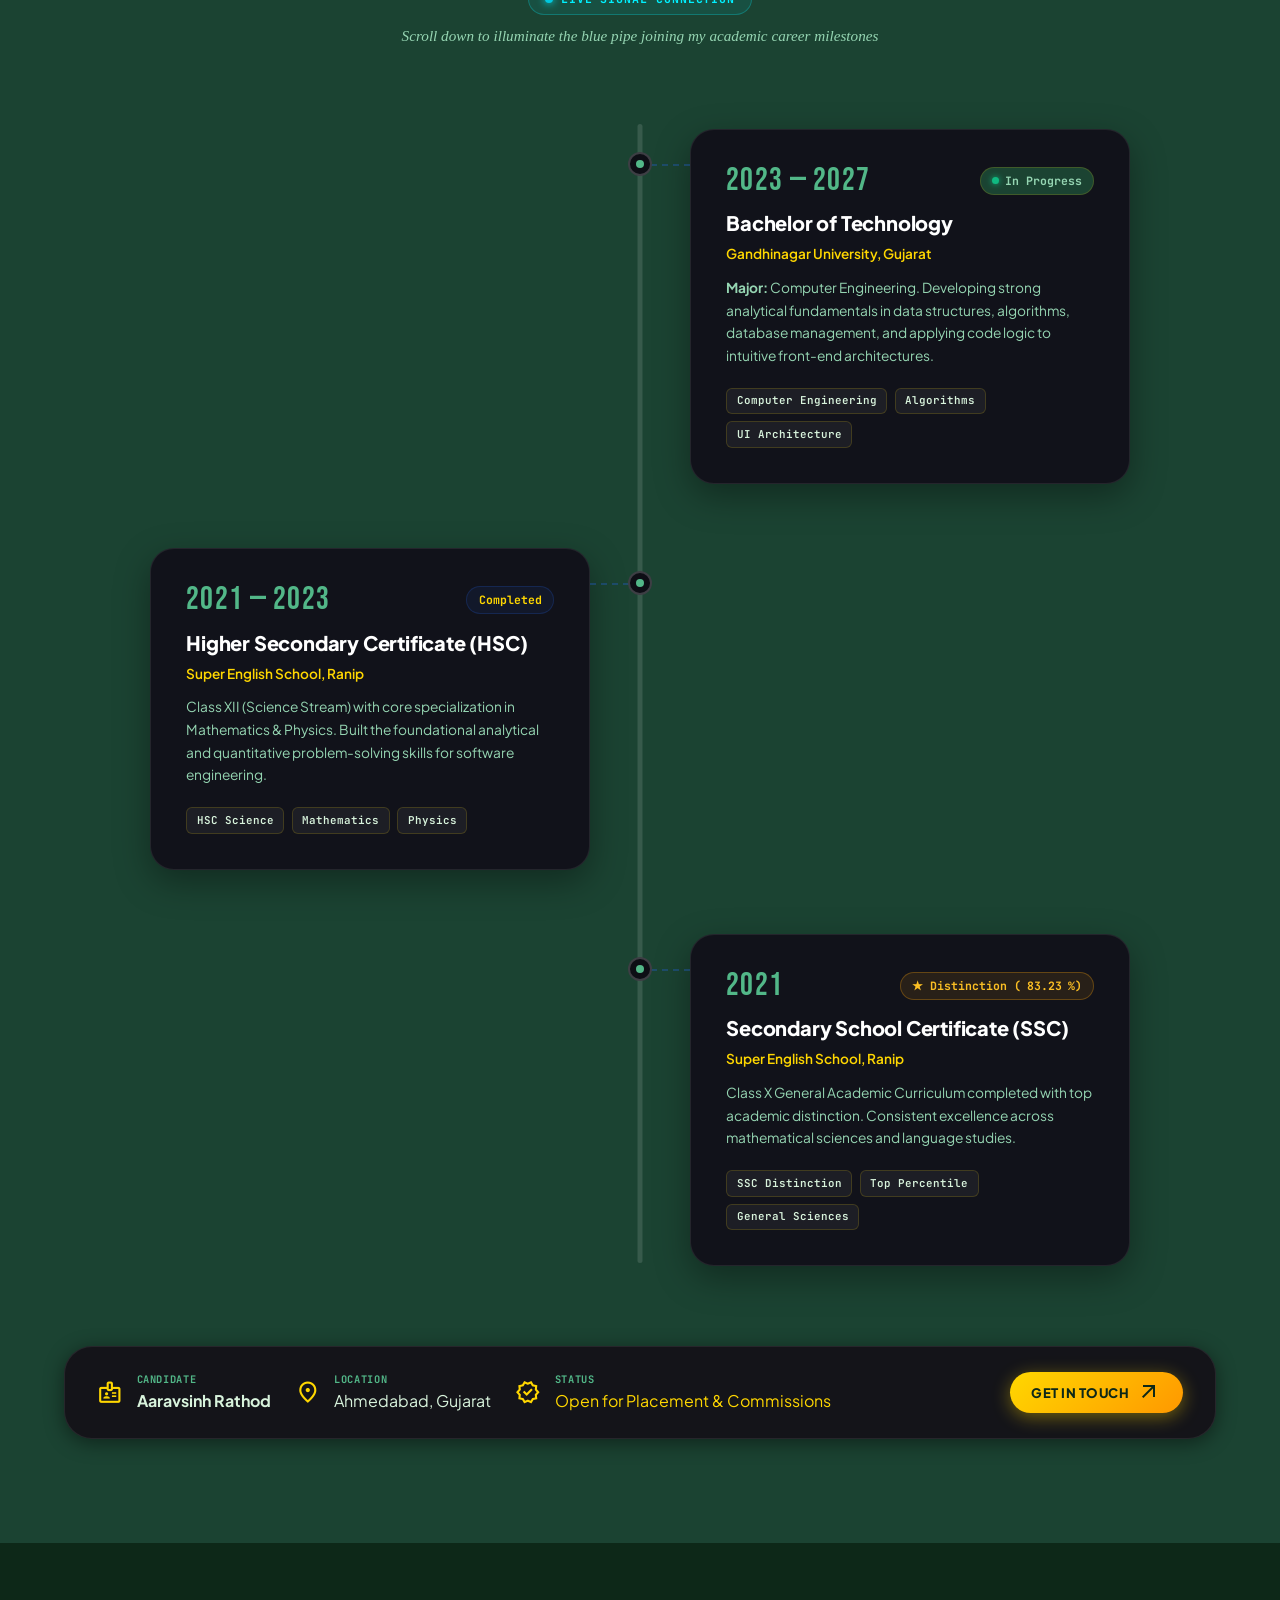
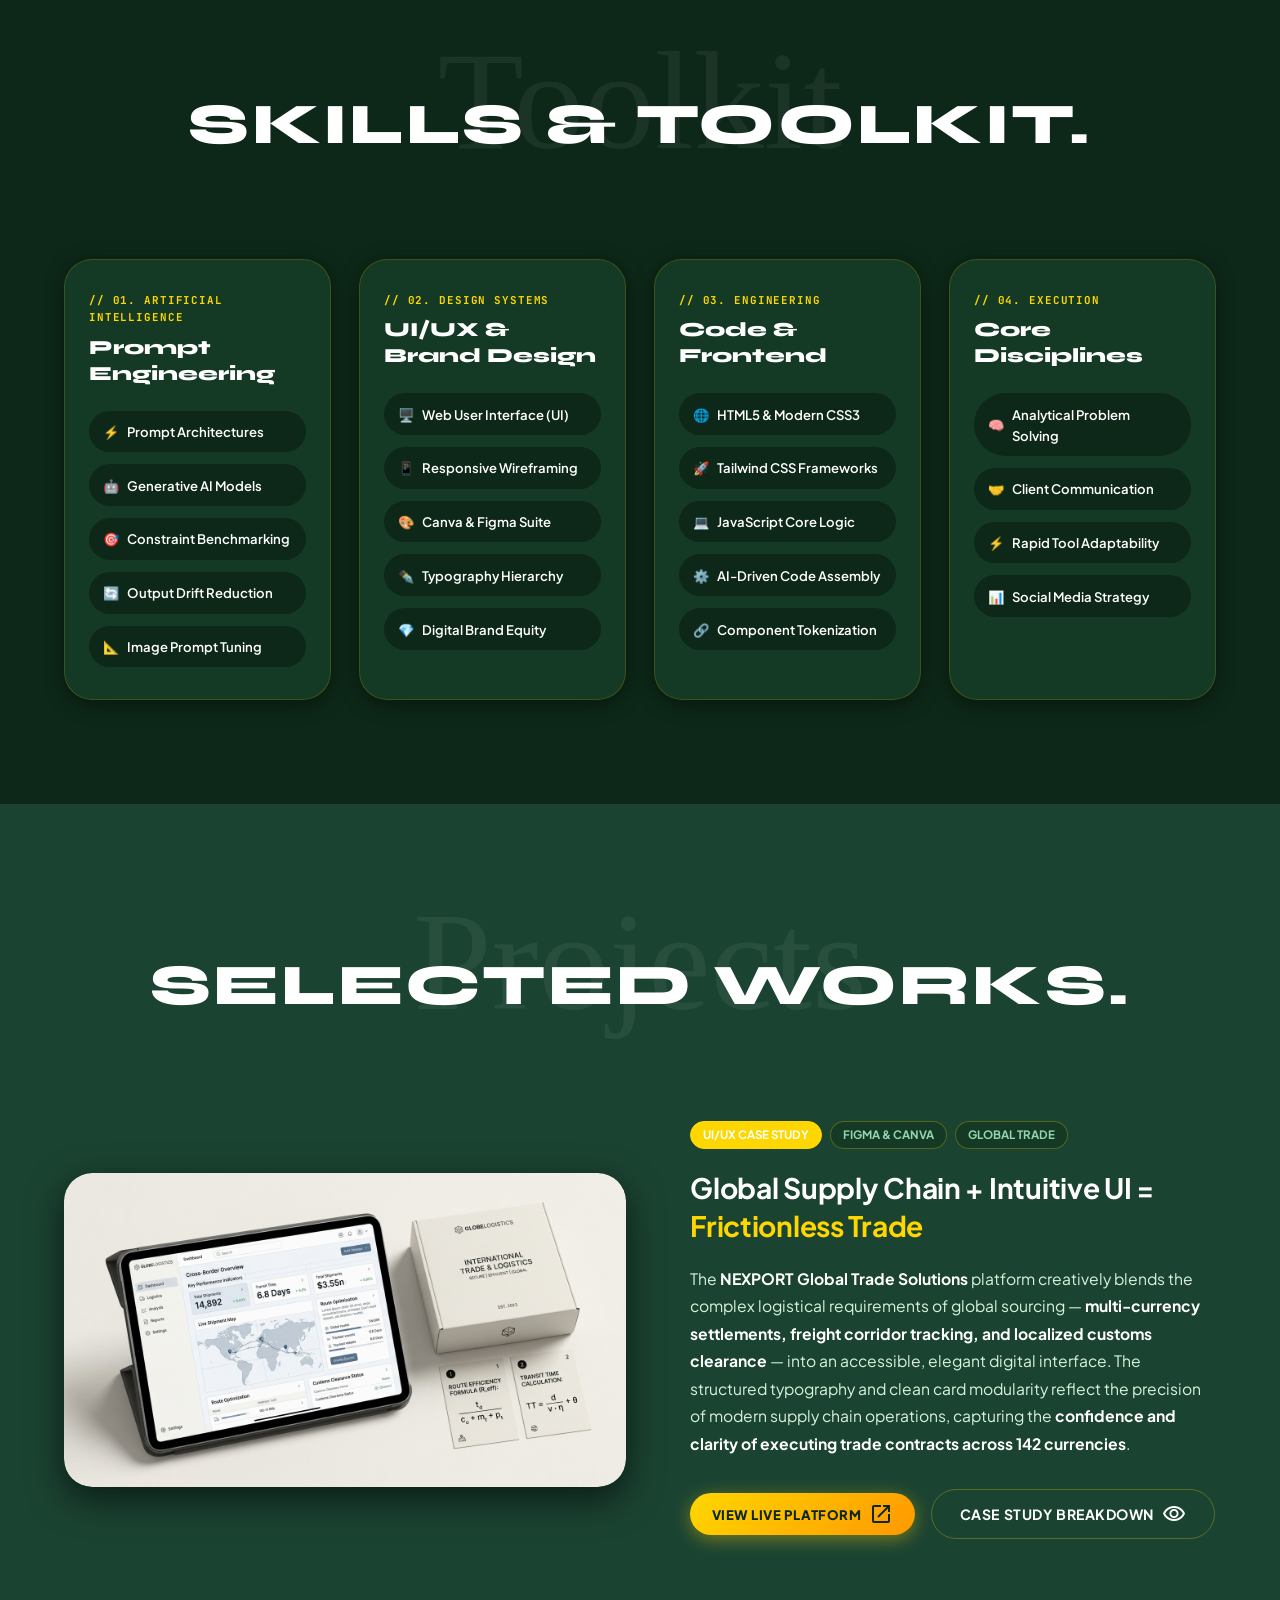
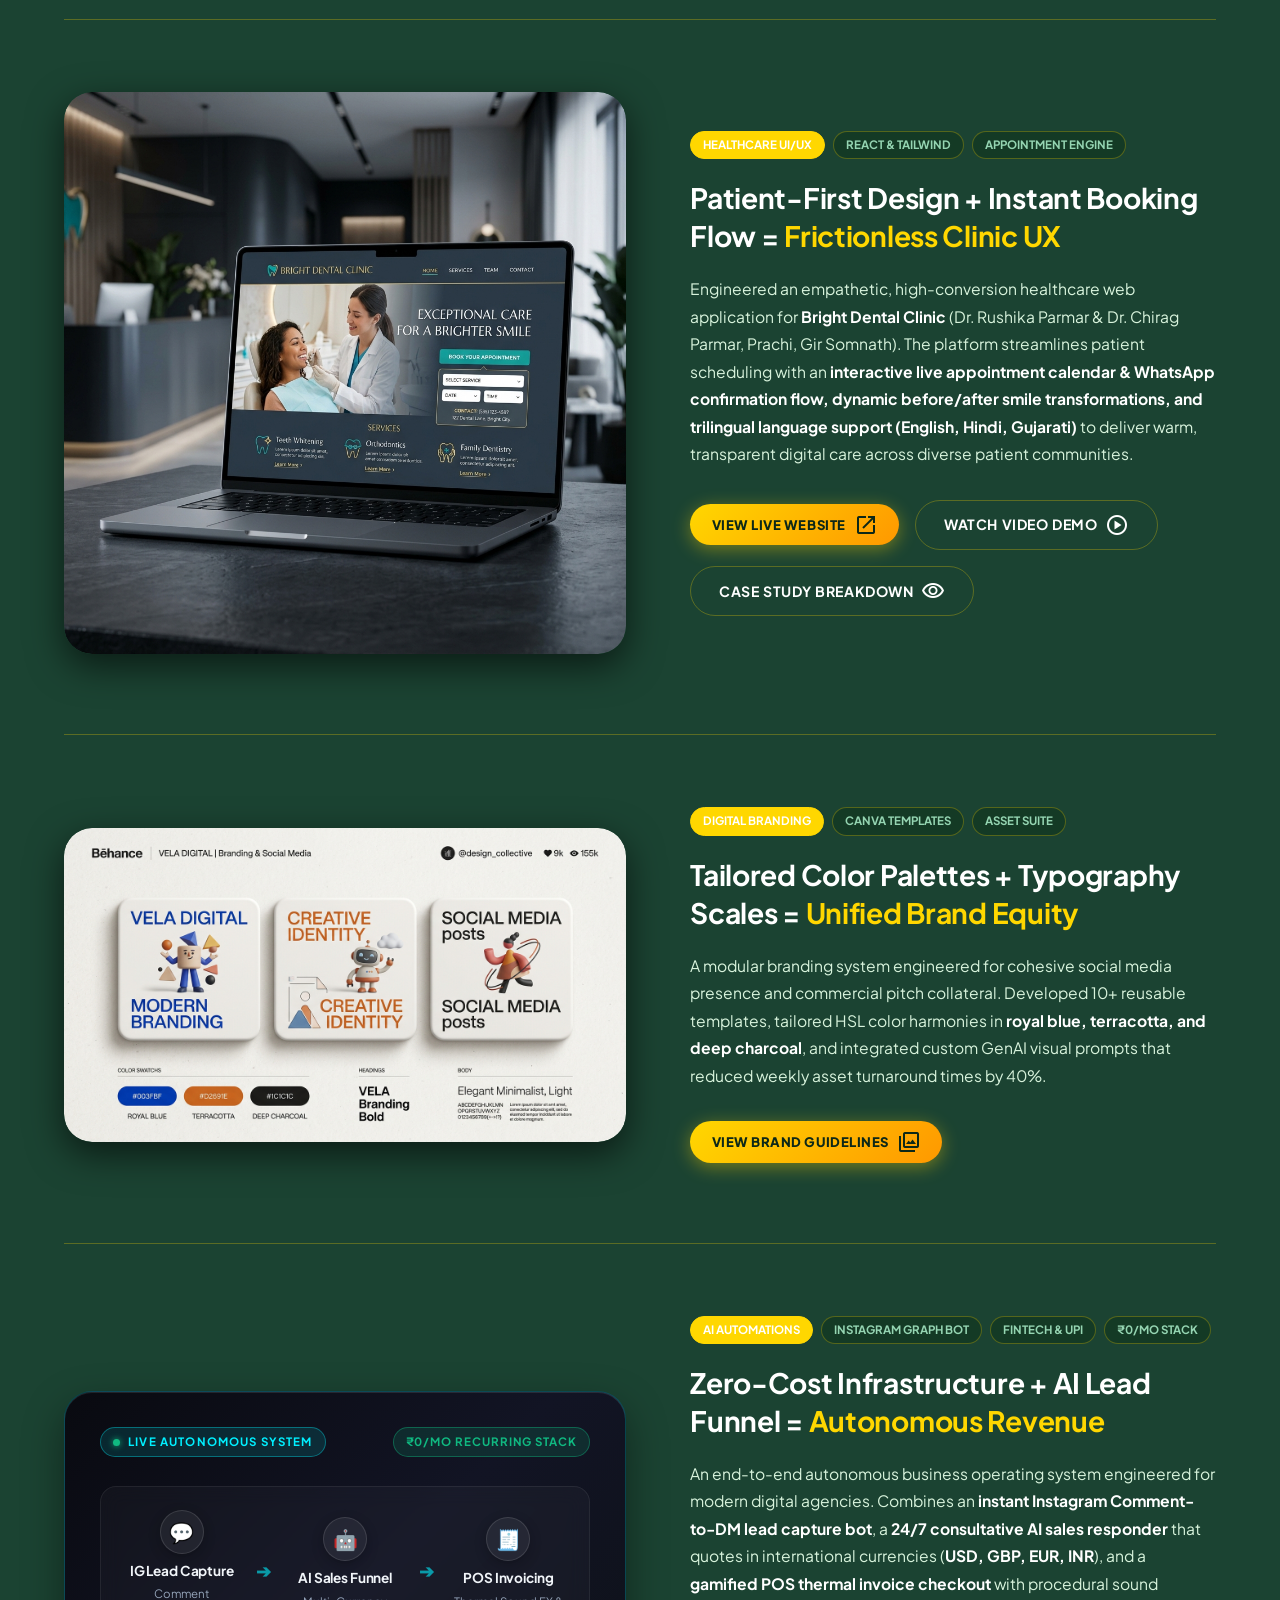
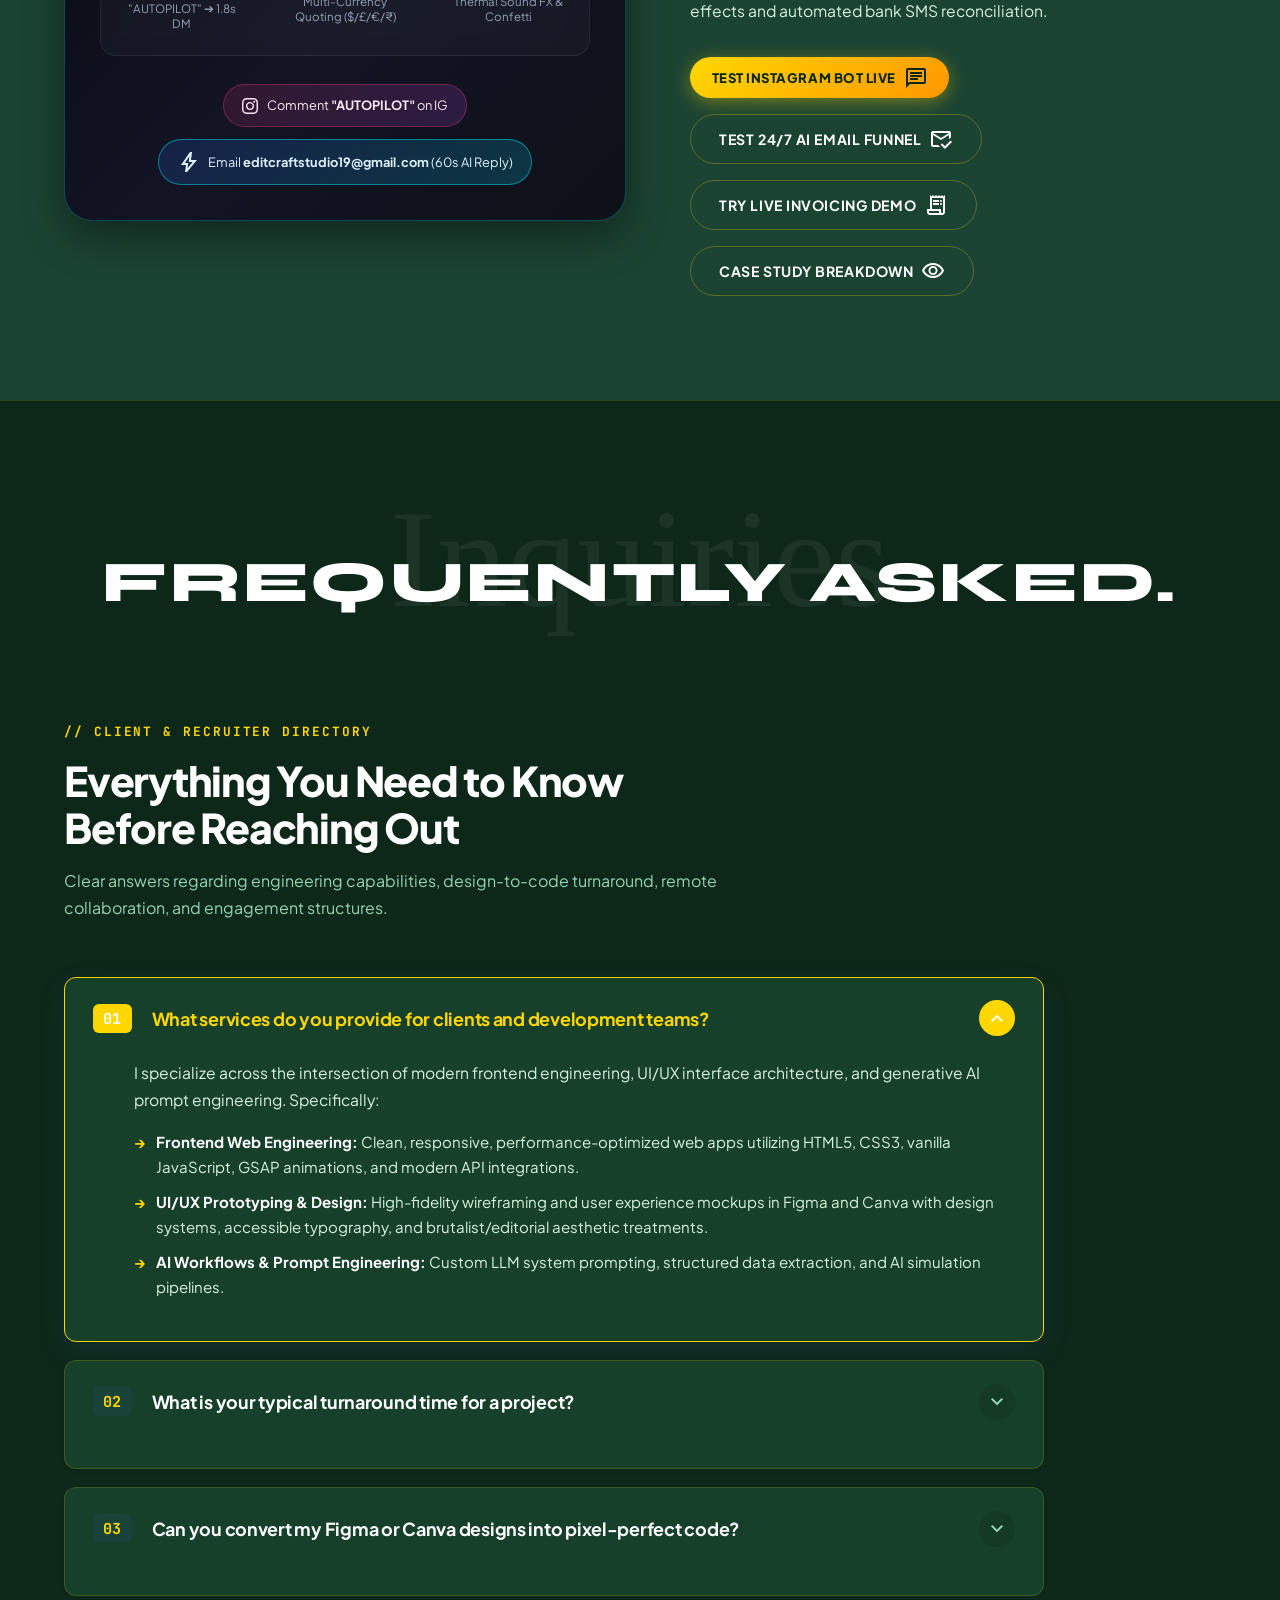
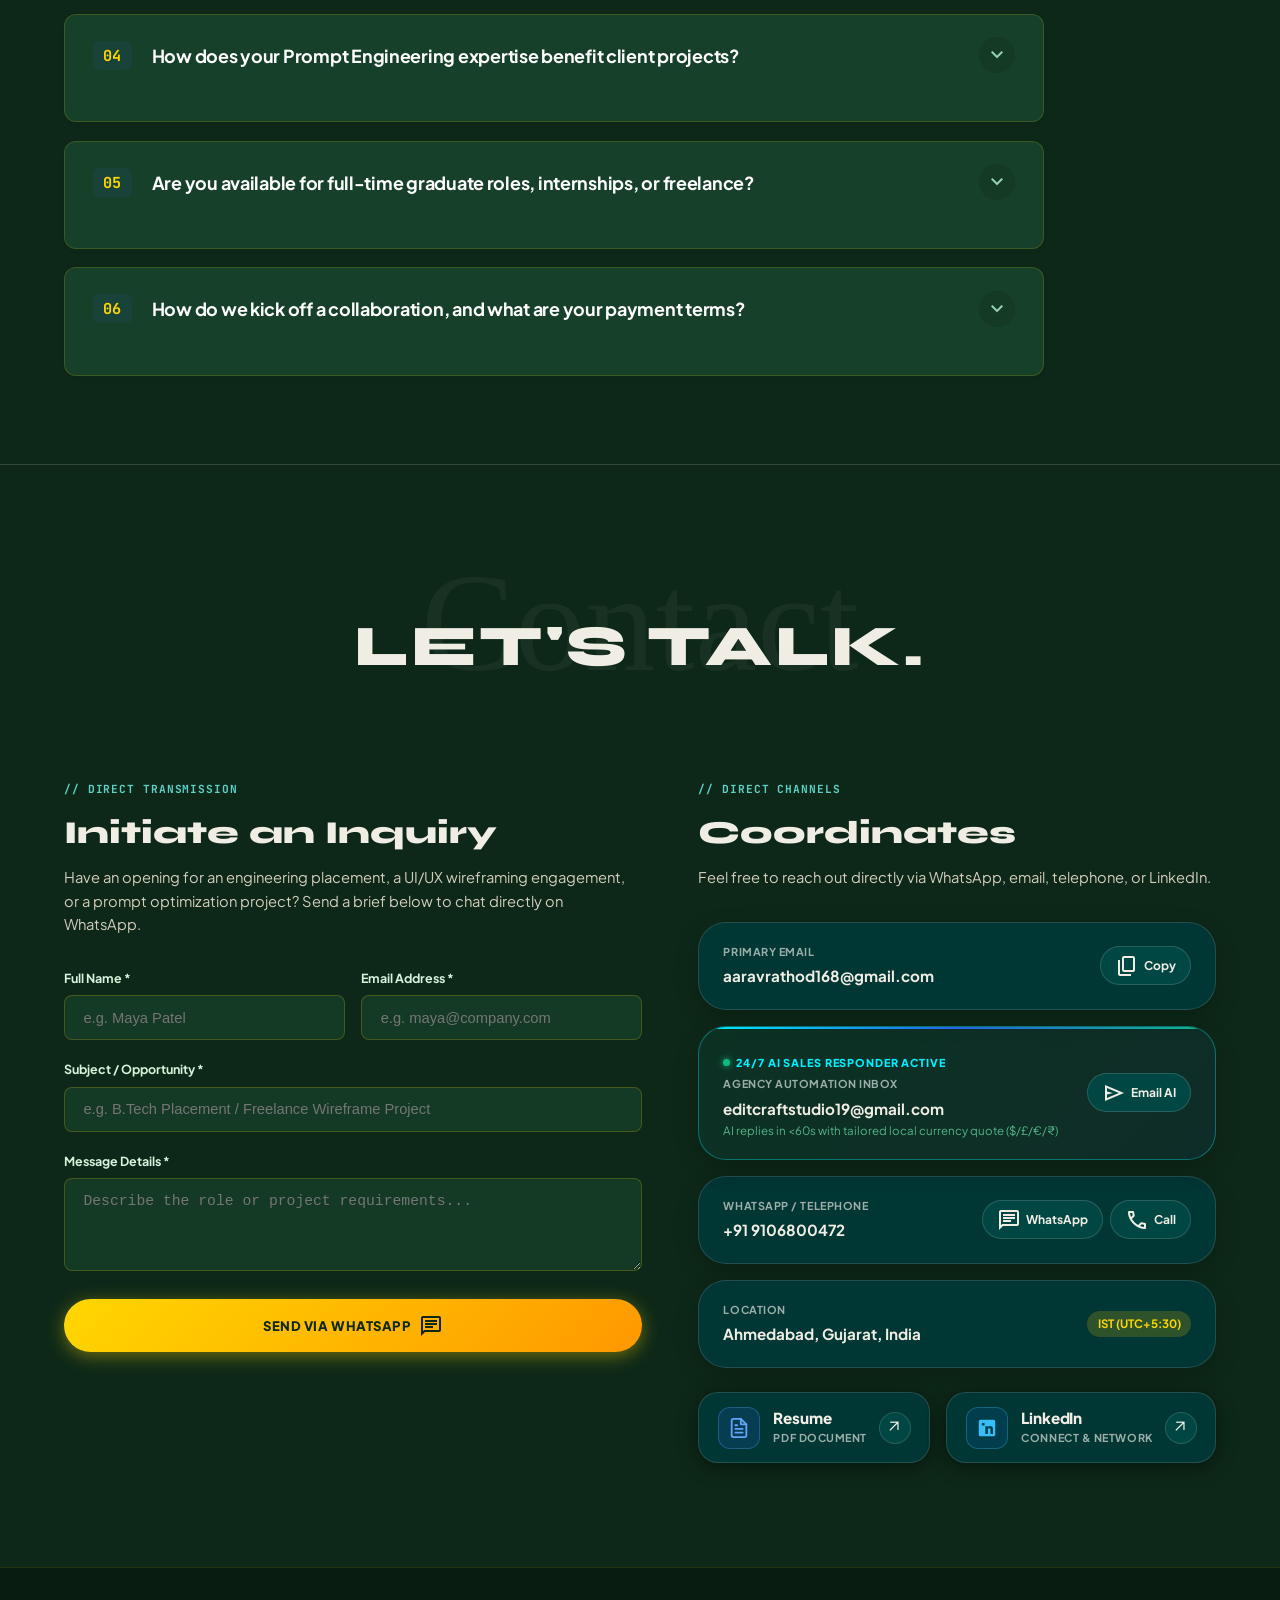
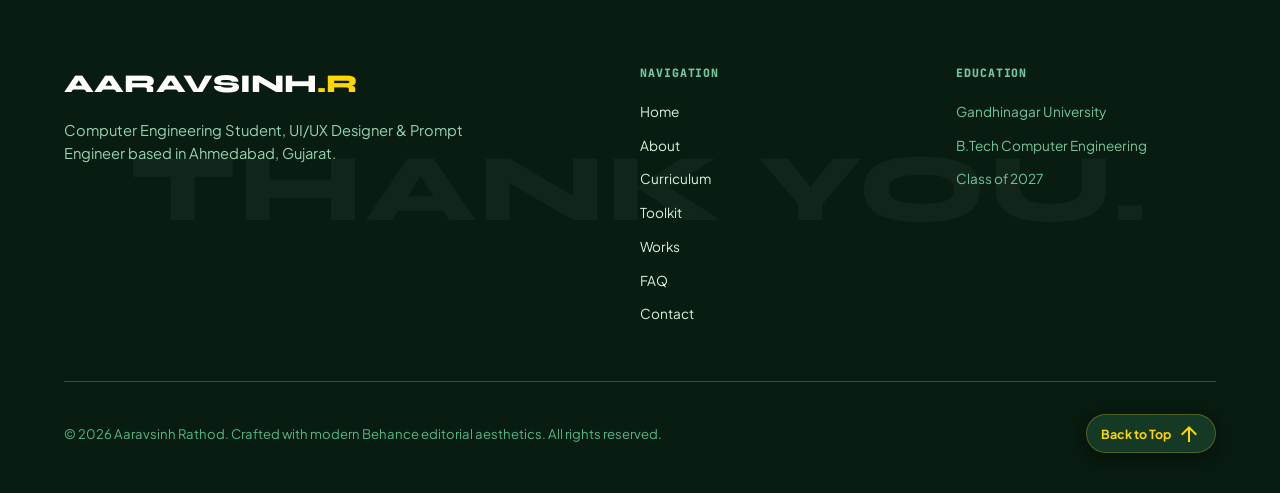
==== commit b46e6a8f: "style: apply luxury Deep Forest and Golden Rush color palette" ====
--- a/index.html
+++ b/index.html
@@ -18,7 +18,7 @@
     <!-- Design System Stylesheet -->
     <link rel="stylesheet" href="style.css">
 </head>
-<body class="theme-light">
+<body class="theme-dark">
 
     <!-- =========================================
        Awwwards Intro Preloader Component (Overlay)
--- a/style.css
+++ b/style.css
@@ -5,36 +5,39 @@
 
 /* --- 1. CSS Custom Properties / Tokens --- */
 :root {
-    /* Color Palette (Option B: Split-Tone Sand Dune & Cyprus System) */
-    --bg-main: #F0EDE5;          /* Signature Sand Dune Canvas */
-    --bg-surface: #F9F7F2;       /* Warm Soft Ivory for Elevated Cards */
-    --bg-cream: #E6E1D4;         /* Rich Tactile Sand Dune Accent */
-    --bg-card: #FFFFFF;          /* Pure Crisp Card Surface */
+    /* Color Palette — Luxury "Deep Forest & Golden Rush" System */
+    --bg-main: #F7F9F6;          /* Crisp Alabaster Sand (Light Mode) */
+    --bg-surface: #FFFFFF;       /* Pure Ivory Surface */
+    --bg-cream: #E9EFE9;         /* Soft Forest Sage Tint */
+    --bg-card: #FFFFFF;          /* Pure Card Surface */
     
-    --text-headline: #002B28;    /* Deep Cyprus Obsidian */
-    --text-body: #2B3D3B;        /* High-Contrast Editorial Spruce */
-    --text-muted: #5F7370;       /* Muted Sage Slate */
-    --text-faint: #8E9F9D;       /* Hairline Spruce */
-
-    /* Signature Cyprus Accent (Replaces standard blue) */
-    --royal-blue: #004643;       /* Cyprus (#004643) */
-    --royal-blue-hover: #003330;
-    --royal-blue-light: #E0EBE9;
-    --royal-blue-subtle: rgba(0, 70, 67, 0.08);
+    --text-headline: #0D2818;    /* Deep Forest Evergreen Headline */
+    --text-body: #1F3F2A;        /* High-Contrast Forest Spruce */
+    --text-muted: #4A6B53;       /* Muted Pine Sage */
+    --text-faint: #799781;       /* Subtle Sage */
+
+    /* Golden Rush Primary Brand Accent */
+    --royal-blue: #D97706;       /* Warm Amber Gold in Light Mode */
+    --royal-blue-hover: #B45309;
+    --royal-blue-light: rgba(255, 183, 3, 0.16);
+    --royal-blue-subtle: rgba(255, 183, 3, 0.08);
+    --golden-rush: linear-gradient(135deg, #FFD700 0%, #FF9800 100%);
+    --golden-rush-glow: 0 4px 20px rgba(255, 215, 0, 0.45);
 
     /* Accents */
-    --accent-emerald: #0D7A73;
-    --accent-terracotta: #D2691E;
+    --accent-emerald: #1B4332;
+    --accent-gold: #FFD700;
+    --accent-terracotta: #FF9800;
 
     /* Borders & Hairlines */
-    --border-subtle: rgba(0, 70, 67, 0.12);
-    --border-med: rgba(0, 70, 67, 0.22);
-    --border-strong: #004643;
+    --border-subtle: rgba(13, 40, 24, 0.12);
+    --border-med: rgba(13, 40, 24, 0.22);
+    --border-strong: #0D2818;
 
     /* Soft Luxury Shadows */
-    --shadow-soft: 0 4px 20px rgba(0, 70, 67, 0.05);
-    --shadow-card: 0 12px 36px rgba(0, 70, 67, 0.08);
-    --shadow-hover: 0 20px 48px rgba(0, 70, 67, 0.14);
+    --shadow-soft: 0 4px 20px rgba(13, 40, 24, 0.06);
+    --shadow-card: 0 12px 36px rgba(13, 40, 24, 0.10);
+    --shadow-hover: 0 20px 48px rgba(13, 40, 24, 0.18);
 
     /* Typography */
     --font-display: 'Syne', sans-serif;
@@ -55,30 +58,32 @@
     --transition-fast: 0.2s ease;
 }
 
-/* Dark Mode Overrides (Deep Nocturnal Cyprus & Warm Sand Typography) */
+/* Dark Mode Overrides — Deep Forest (#0D2818) & Golden Rush (#FFD700 | #FF9800) */
 body.theme-dark {
-    --bg-main: #061716;          /* Deep Nocturnal Cyprus */
-    --bg-surface: #0B2221;       /* Midnight Cyprus Surface */
-    --bg-cream: #12302E;         /* Deep Spruce Accent */
-    --bg-card: #0D2625;          /* Card Elevated Cyprus */
-
-    --text-headline: #F0EDE5;    /* Sand Dune Headline */
-    --text-body: #D4CEBF;        /* Warm Parchment Body */
-    --text-muted: #9BAEA9;       /* Soft Mint-Grey Muted */
-    --text-faint: #5D7570;       /* Muted Spruce Faint */
-
-    --royal-blue: #12A59C;       /* Luminous Cyprus Mint in Dark Mode */
-    --royal-blue-hover: #15BAAF;
-    --royal-blue-light: rgba(18, 165, 156, 0.15);
-    --royal-blue-subtle: rgba(18, 165, 156, 0.10);
-
-    --border-subtle: rgba(240, 237, 229, 0.10);
-    --border-med: rgba(240, 237, 229, 0.18);
-    --border-strong: #F0EDE5;
-
-    --shadow-soft: 0 4px 20px rgba(0, 0, 0, 0.4);
-    --shadow-card: 0 12px 36px rgba(0, 0, 0, 0.55);
-    --shadow-hover: 0 20px 48px rgba(0, 70, 67, 0.35);
+    --bg-main: #0D2818;          /* Deep Forest Signature Canvas */
+    --bg-surface: #143A25;       /* Elevated Forest Surface Glass */
+    --bg-cream: #1B4332;         /* Deep Forest Secondary Accordion */
+    --bg-card: #16402A;          /* Card Elevated Forest */
+
+    --text-headline: #FFFFFF;    /* Crisp White Headlines */
+    --text-body: #D8F3DC;        /* Soft Pale Sage Mint Body */
+    --text-muted: #95D5B2;       /* Luminous Mint-Sage */
+    --text-faint: #52B788;       /* Subtle Forest Accent */
+
+    --royal-blue: #FFD700;       /* Golden Rush Gold */
+    --royal-blue-hover: #FF9800; /* Vibrant Amber Hover */
+    --royal-blue-light: rgba(255, 215, 0, 0.18);
+    --royal-blue-subtle: rgba(255, 215, 0, 0.10);
+    --golden-rush: linear-gradient(135deg, #FFD700 0%, #FF9800 100%);
+    --golden-rush-glow: 0 6px 25px rgba(255, 215, 0, 0.45);
+
+    --border-subtle: rgba(255, 215, 0, 0.16);
+    --border-med: rgba(255, 215, 0, 0.28);
+    --border-strong: #FFD700;
+
+    --shadow-soft: 0 4px 20px rgba(0, 0, 0, 0.45);
+    --shadow-card: 0 12px 36px rgba(0, 0, 0, 0.6);
+    --shadow-hover: 0 20px 48px rgba(255, 215, 0, 0.25);
 }
 
 /* --- 2. Base & Reset --- */
@@ -331,15 +336,17 @@
 }
 
 .btn-pill-royal {
-    background-color: var(--royal-blue);
-    color: #FFFFFF;
-    box-shadow: 0 4px 14px rgba(37, 99, 235, 0.3);
+    background: var(--golden-rush, linear-gradient(135deg, #FFD700 0%, #FF9800 100%));
+    color: #0D2818 !important;
+    font-weight: 800;
+    box-shadow: 0 4px 18px rgba(255, 215, 0, 0.4);
 }
 
 .btn-pill-royal:hover {
-    background-color: var(--royal-blue-hover);
+    background: linear-gradient(135deg, #FFE033 0%, #FFA726 100%);
+    color: #06170E !important;
     transform: translateY(-2px);
-    box-shadow: 0 8px 22px rgba(37, 99, 235, 0.4);
+    box-shadow: 0 8px 26px rgba(255, 215, 0, 0.6);
 }
 
 .mobile-menu-cta {
@@ -4257,84 +4264,89 @@
     border-color: rgba(240, 237, 229, 0.16);
 }
 
+#contact.split-tone-cyprus {
+    background-color: #0D2818 !important;
+}
+
 #contact.split-tone-cyprus .form-input-wrap label {
-    color: #F0EDE5;
+    color: #D8F3DC;
 }
 
 #contact.split-tone-cyprus .form-input-wrap input,
 #contact.split-tone-cyprus .form-input-wrap textarea {
-    background: #003634;
-    border: 1px solid rgba(240, 237, 229, 0.18);
-    color: #F0EDE5;
+    background: #143A25;
+    border: 1px solid rgba(255, 215, 0, 0.2);
+    color: #FFFFFF;
 }
 
 #contact.split-tone-cyprus .form-input-wrap input:focus,
 #contact.split-tone-cyprus .form-input-wrap textarea:focus {
-    border-color: #5CD2C6;
-    box-shadow: 0 0 0 3px rgba(92, 210, 198, 0.2);
+    border-color: #FFD700;
+    box-shadow: 0 0 0 3px rgba(255, 215, 0, 0.25);
 }
 
 #contact.split-tone-cyprus .btn-pill-submit {
-    background: #F0EDE5;
-    color: #004643;
+    background: linear-gradient(135deg, #FFD700 0%, #FF9800 100%);
+    color: #0D2818;
     font-weight: 800;
     border: none;
+    box-shadow: 0 4px 18px rgba(255, 215, 0, 0.4);
 }
 
 #contact.split-tone-cyprus .btn-pill-submit:hover {
-    background: #FFFFFF;
-    color: #003330;
-    box-shadow: 0 10px 30px rgba(0, 0, 0, 0.35);
-}
-
-/* Editorial Footer in Split-Tone */
+    background: linear-gradient(135deg, #FFE033 0%, #FFA726 100%);
+    color: #06170E;
+    box-shadow: 0 10px 30px rgba(255, 215, 0, 0.6);
+}
+
+/* Editorial Footer in Deep Forest & Golden Rush */
 .split-tone-footer {
-    background-color: #003330;
-    color: #F0EDE5;
-    border-top: 1px solid rgba(240, 237, 229, 0.1);
+    background-color: #081C11;
+    color: #D8F3DC;
+    border-top: 1px solid rgba(255, 215, 0, 0.12);
 }
 
 .split-tone-footer .footer-thank-you-watermark {
-    color: rgba(240, 237, 229, 0.04);
+    color: rgba(255, 215, 0, 0.03);
 }
 
 .split-tone-footer .footer-logo {
-    color: #F0EDE5;
+    color: #FFFFFF;
 }
 
 .split-tone-footer .footer-tagline {
-    color: #9BAEA9;
+    color: #95D5B2;
 }
 
 .split-tone-footer .fn-title {
-    color: #5CD2C6;
+    color: #FFD700;
 }
 
 .split-tone-footer .footer-nav-col a {
-    color: #D4CEBF;
+    color: #D8F3DC;
 }
 
 .split-tone-footer .footer-nav-col a:hover {
-    color: #F0EDE5;
+    color: #FFD700;
 }
 
 .split-tone-footer .footer-nav-col span {
-    color: #9BAEA9;
+    color: #74C69D;
 }
 
 .split-tone-footer .footer-copyright-bar {
-    color: #7A918C;
+    color: #52B788;
 }
 
 .split-tone-footer .btn-back-top {
-    background: #004643;
-    color: #F0EDE5;
-    border-color: rgba(240, 237, 229, 0.18);
+    background: #143A25;
+    color: #FFD700;
+    border-color: rgba(255, 215, 0, 0.25);
 }
 
 .split-tone-footer .btn-back-top:hover {
-    background: #F0EDE5;
-    color: #004643;
+    background: linear-gradient(135deg, #FFD700, #FF9800);
+    color: #0D2818;
 }
 
 /* =========================================
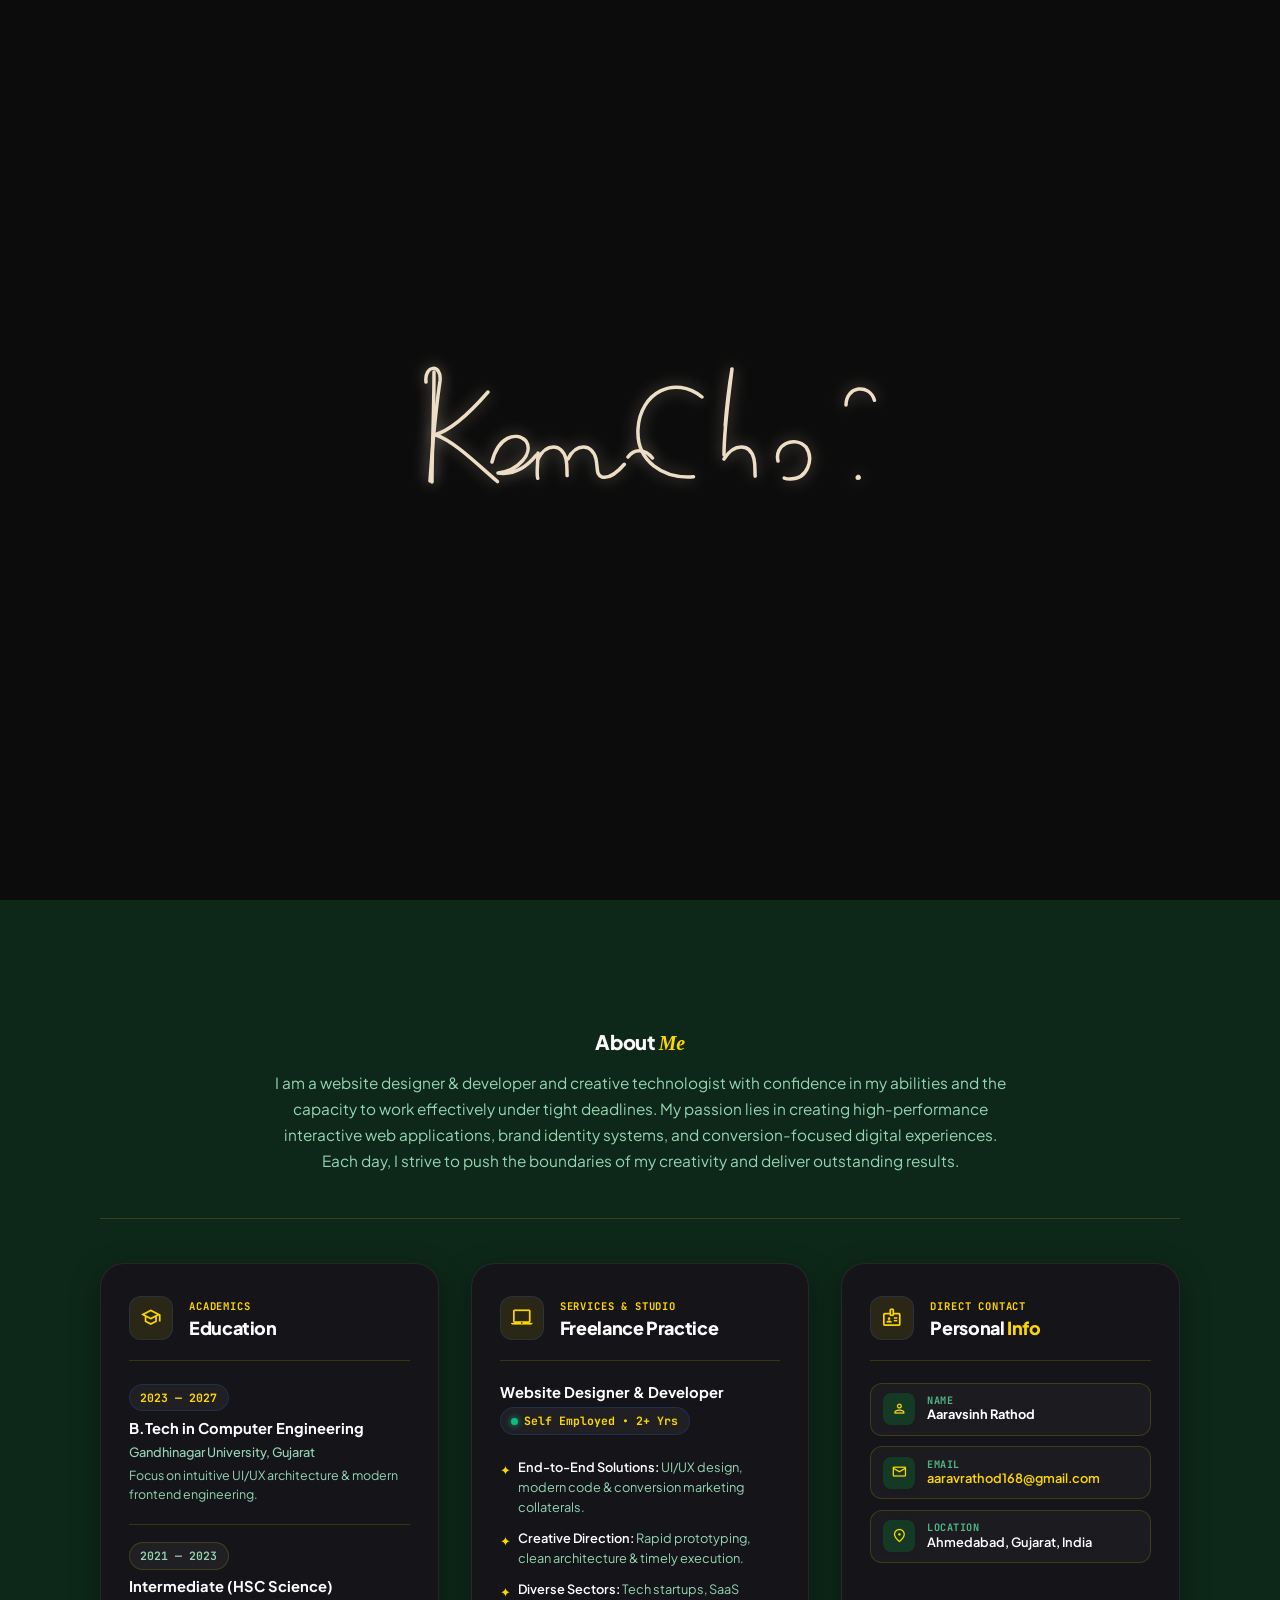
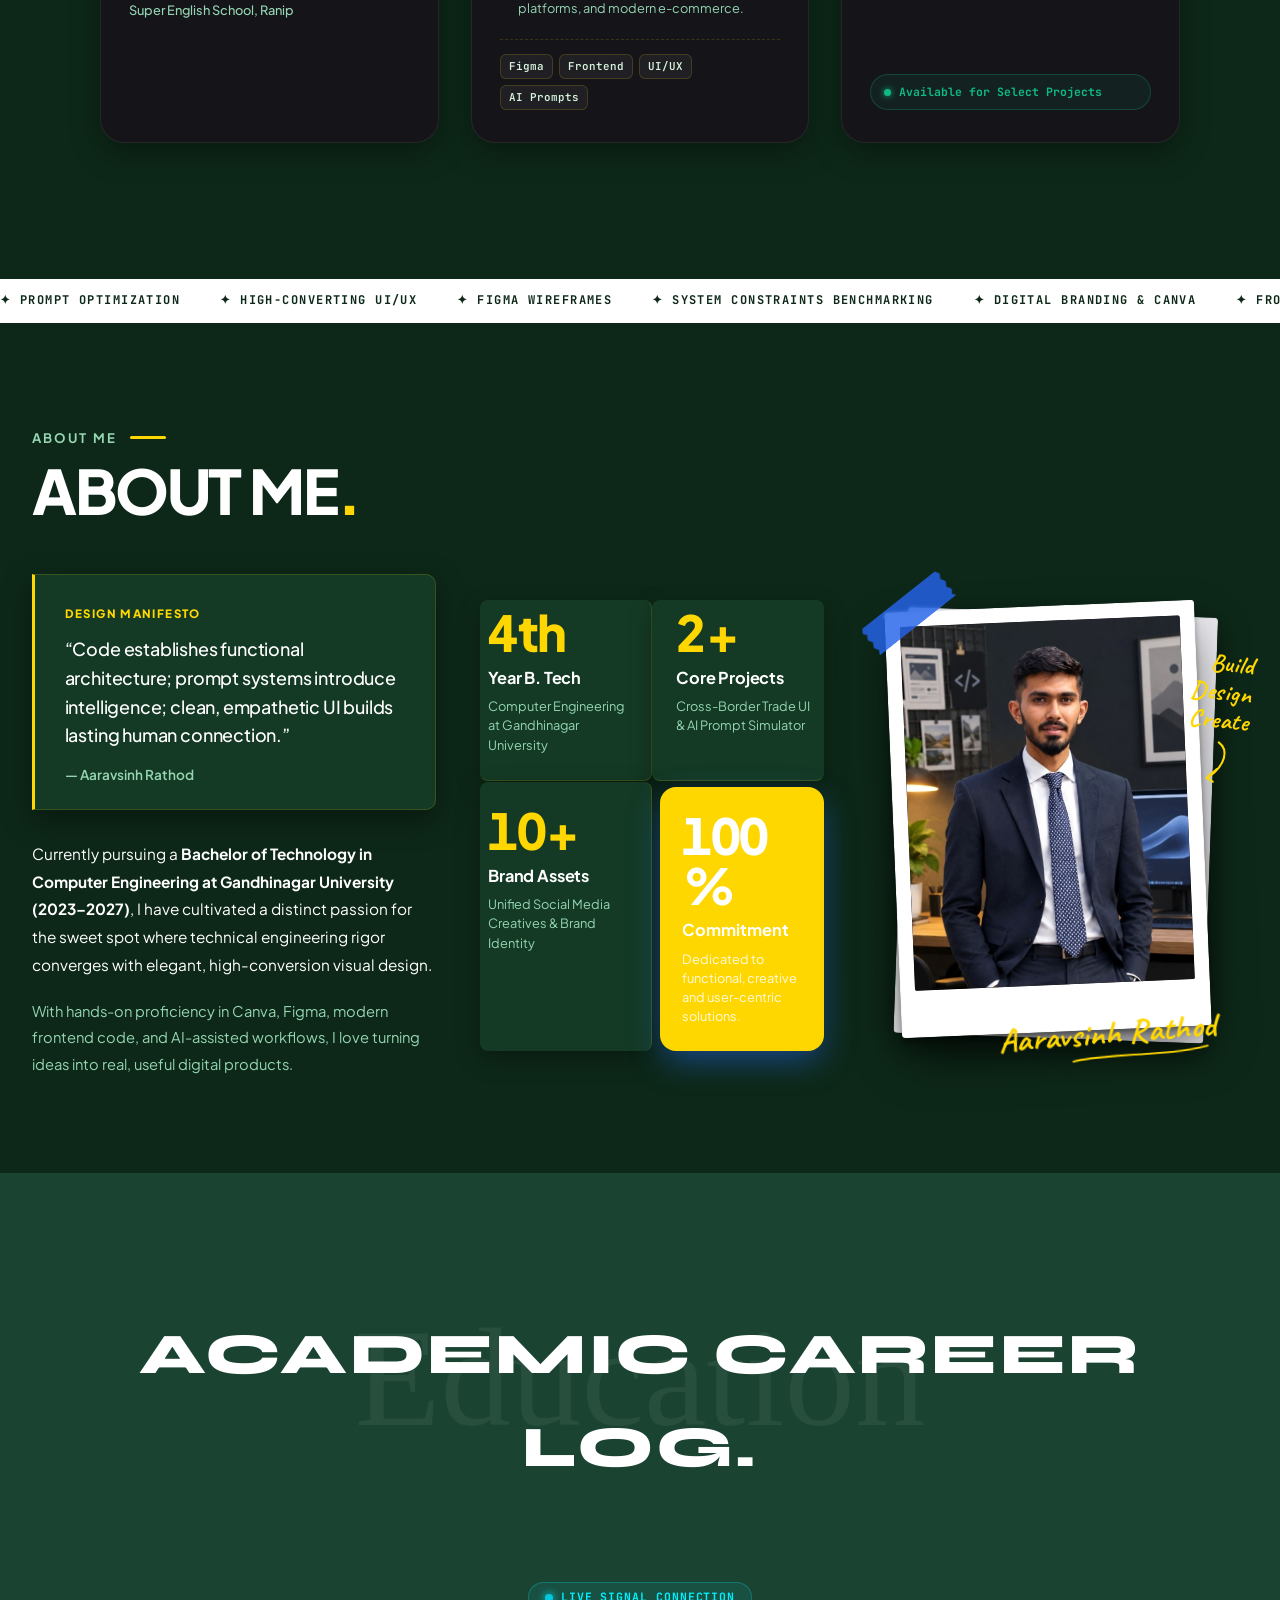
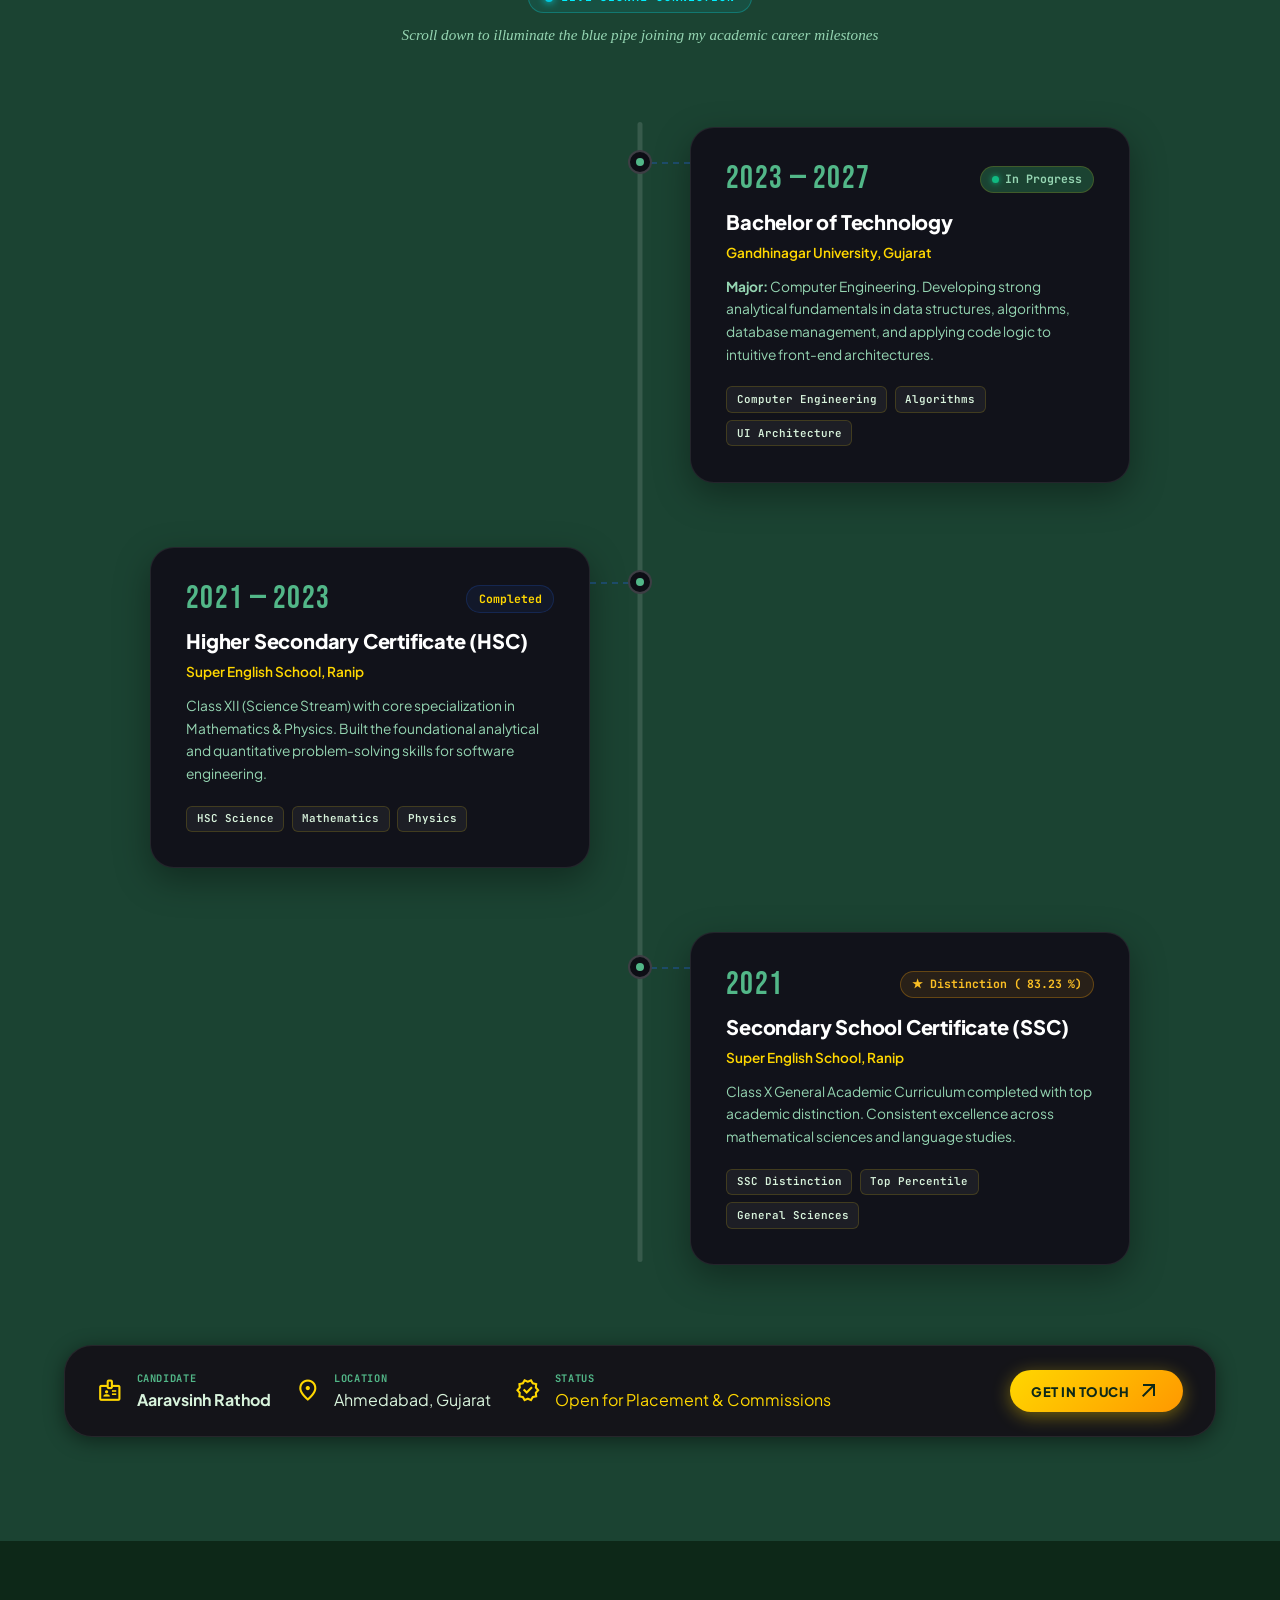
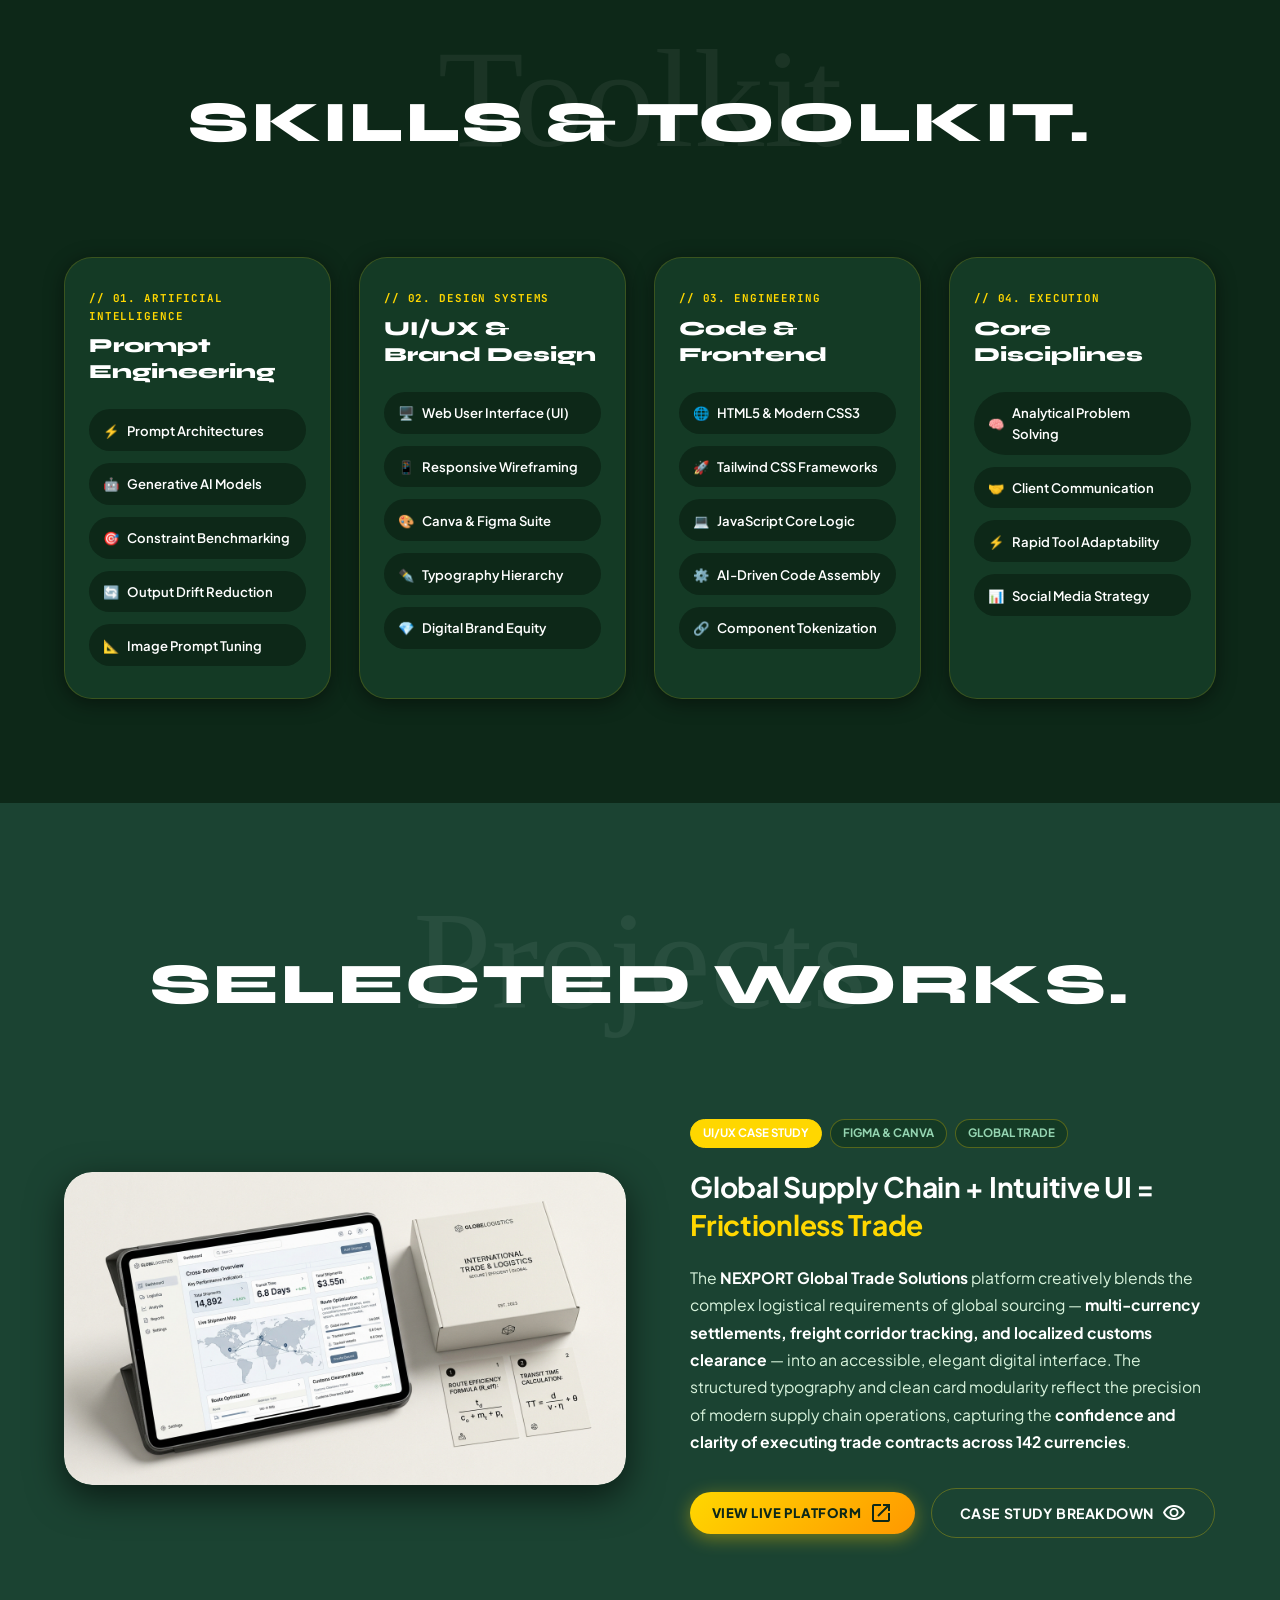
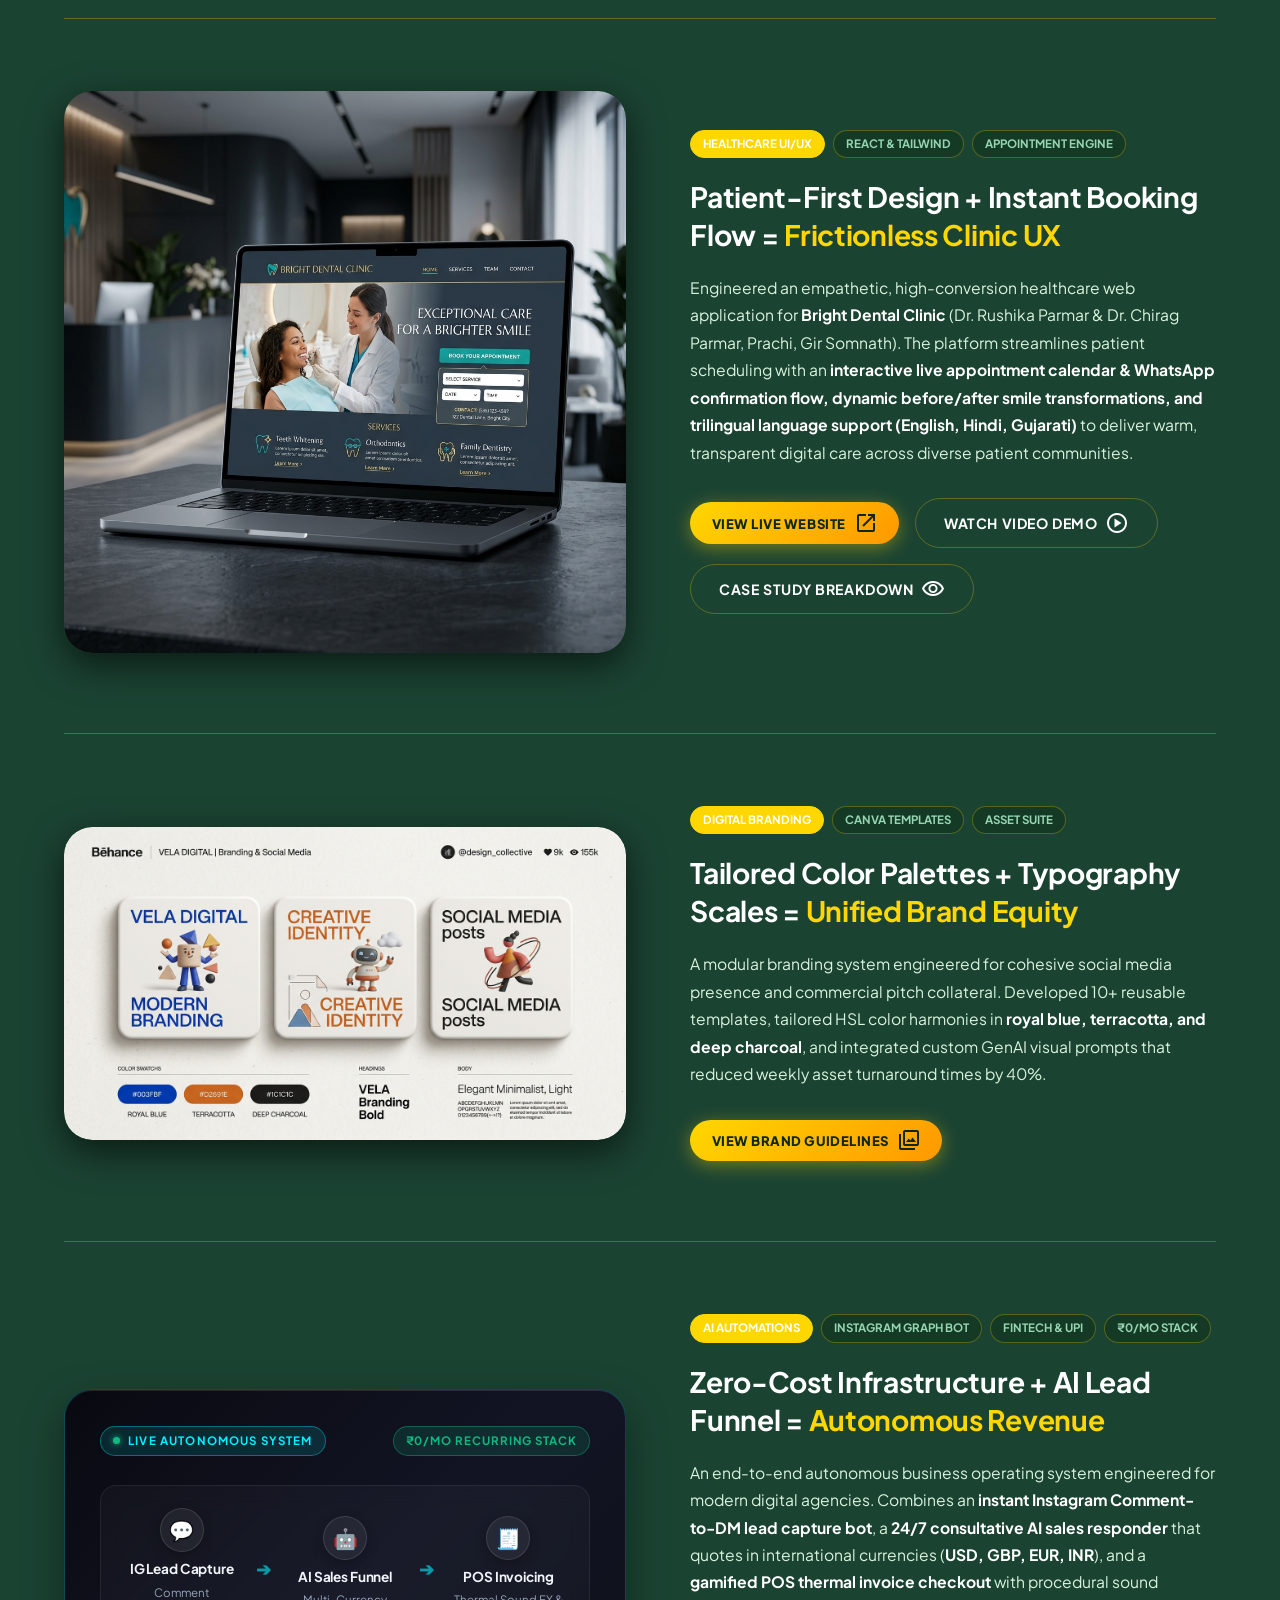
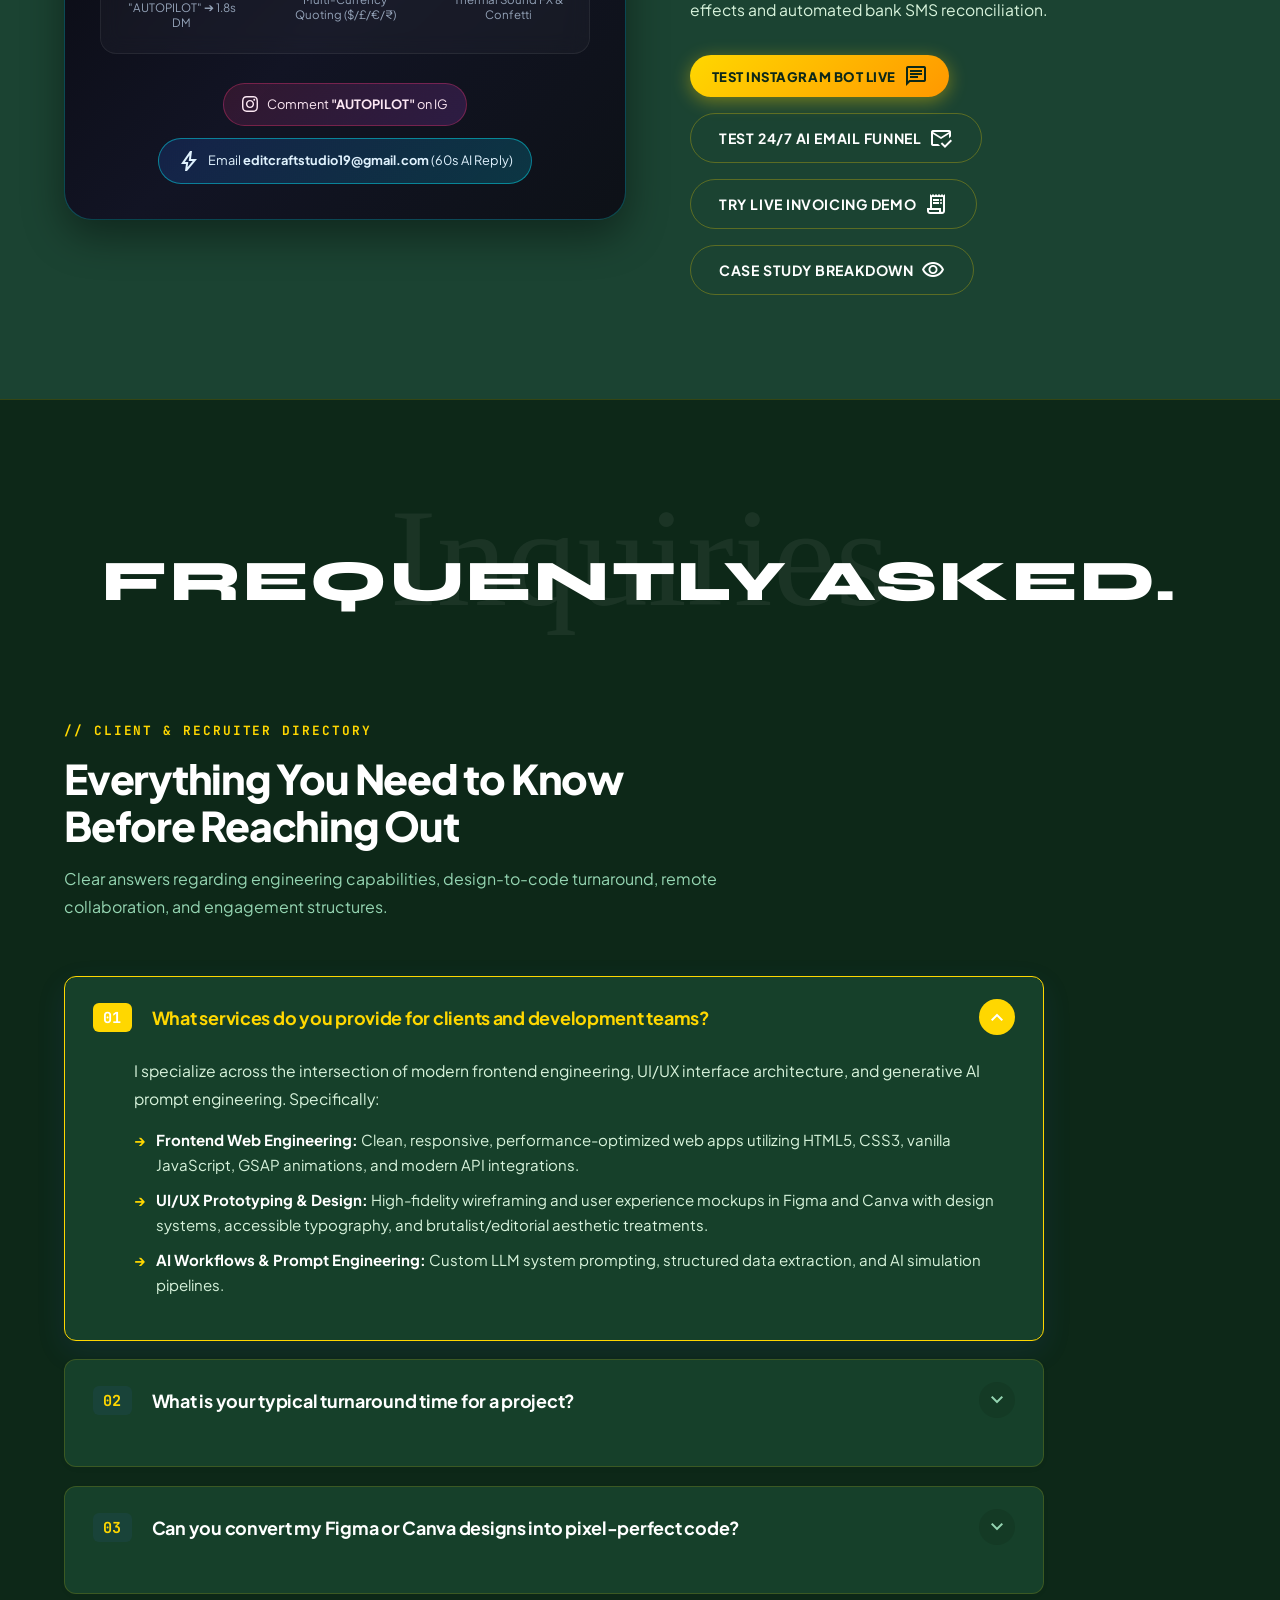
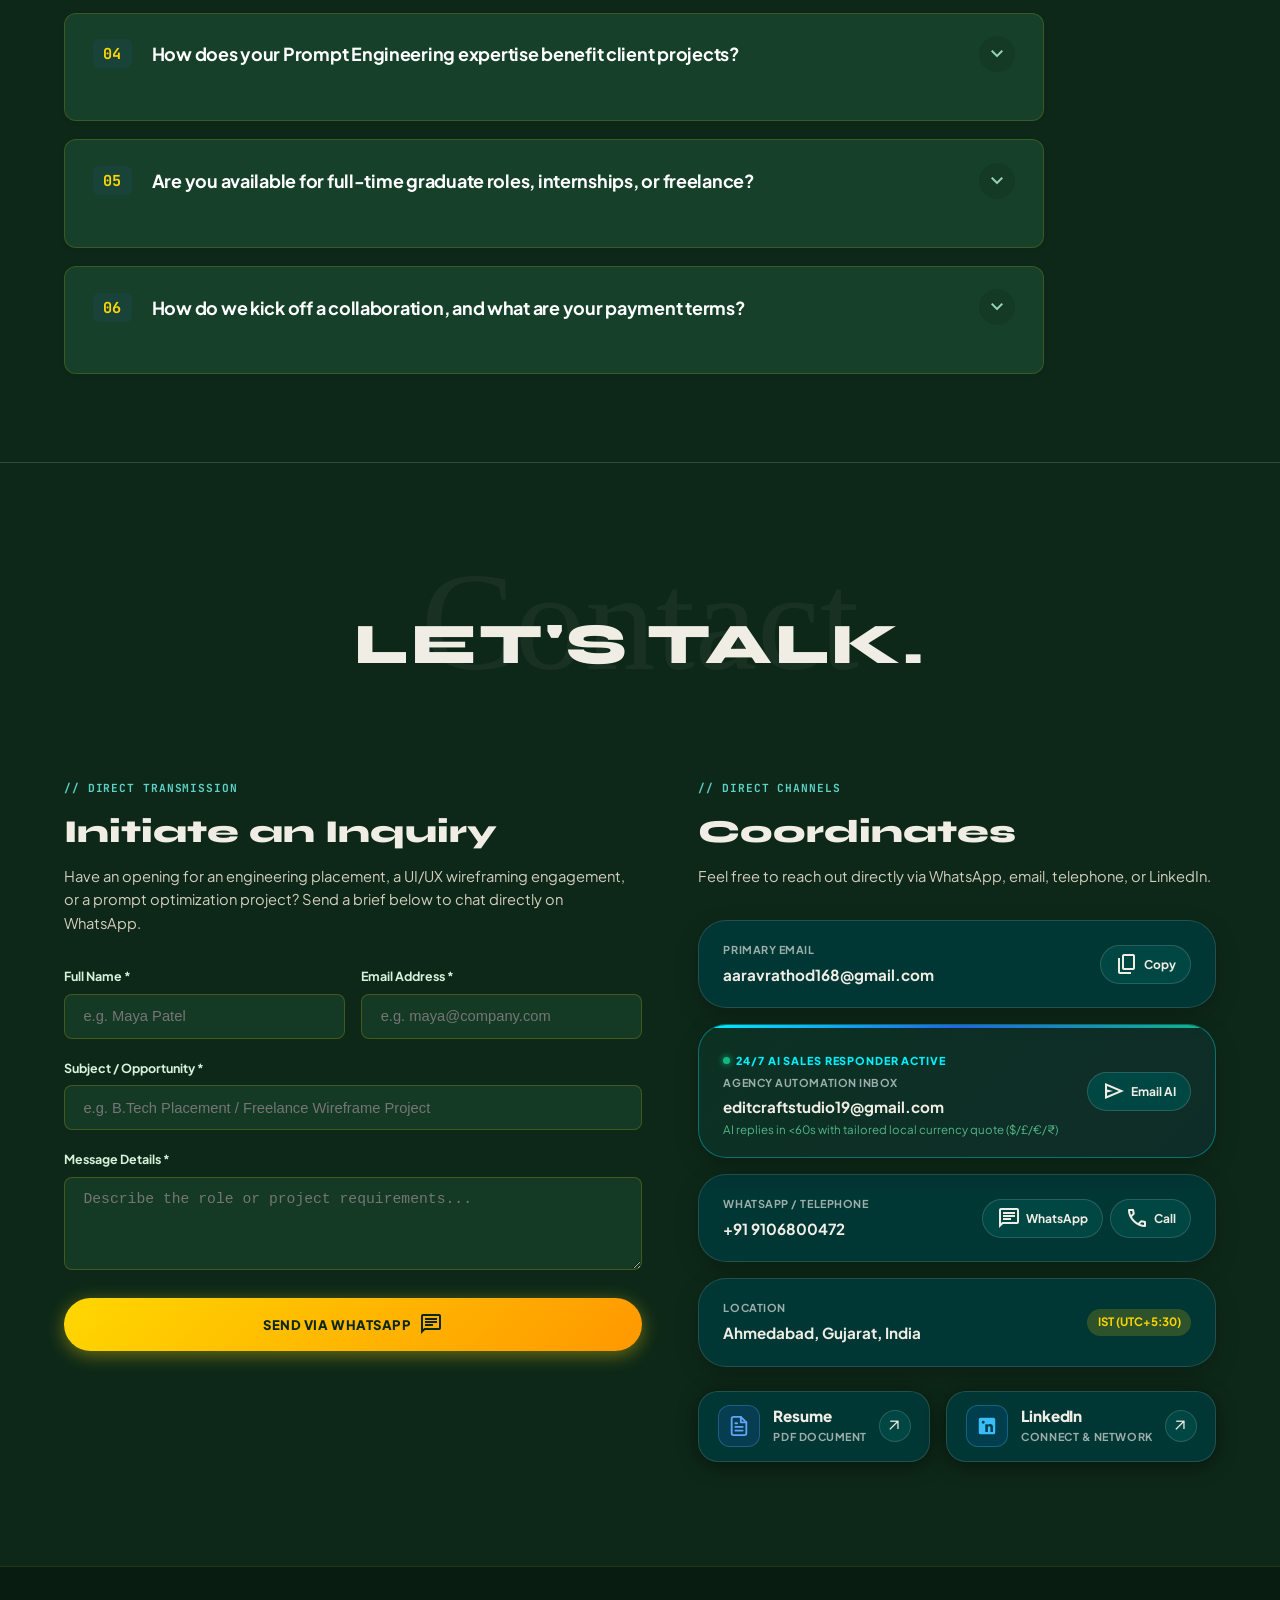
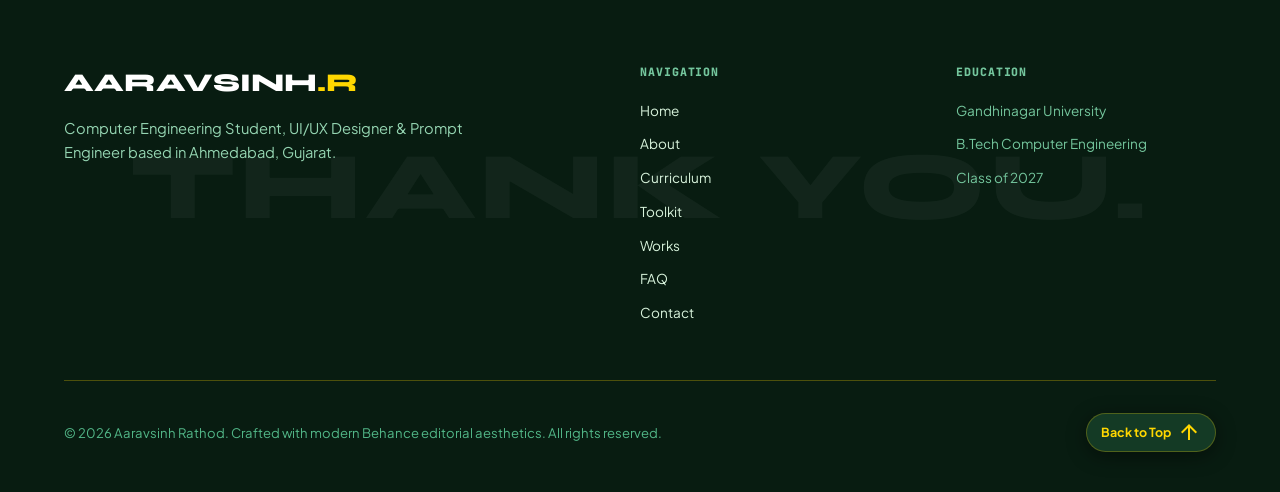
==== commit 94652e37: "fix(mobile): prevent horizontal overflow & zoom-out distortion by locking viewport and fluid typogra" ====
--- a/index.html
+++ b/index.html
@@ -2,7 +2,7 @@
 <html lang="en" class="scroll-smooth">
 <head>
     <meta charset="UTF-8">
-    <meta name="viewport" content="width=device-width, initial-scale=1.0">
+    <meta name="viewport" content="width=device-width, initial-scale=1.0, maximum-scale=1.0, user-scalable=no, viewport-fit=cover">
     <meta name="description" content="Aaravsinh Rathod — Multidisciplinary Computer Engineering Student, UI/UX Designer & Prompt Engineer based in Ahmedabad, Gujarat.">
     <meta name="author" content="Aaravsinh Rathod">
     <title>Aaravsinh Rathod — Creative Engineer &amp; Prompt Architect</title>
--- a/style.css
+++ b/style.css
@@ -96,6 +96,9 @@
 html {
     scroll-behavior: smooth;
     font-size: 16px;
+    overflow-x: hidden;
+    max-width: 100vw;
+    width: 100%;
 }
 
 body {
@@ -104,7 +107,10 @@
     font-family: var(--font-body);
     font-weight: 400;
     line-height: 1.6;
-    overflow-x: hidden;
+    overflow-x: hidden !important;
+    max-width: 100vw;
+    width: 100%;
+    position: relative;
     -webkit-font-smoothing: antialiased;
     -moz-osx-font-smoothing: grayscale;
     transition: background-color var(--transition-smooth), color var(--transition-smooth);
@@ -586,14 +592,16 @@
     justify-content: center;
     align-items: center;
     font-family: 'Antonio', 'Bebas Neue', 'Impact', sans-serif;
-    font-size: clamp(5.2rem, 16.5vw, 14rem);
+    font-size: clamp(2.9rem, 13.5vw, 14rem);
     font-weight: 700;
-    letter-spacing: 0.05em;
+    letter-spacing: 0.03em;
     line-height: 0.82;
     color: #E63946;
     -webkit-text-stroke: 1.5px #E63946;
     text-transform: uppercase;
     transition: all 0.4s ease;
+    max-width: 98vw;
+    box-sizing: border-box;
 }
 
 body.theme-dark .outline-portfolio-title {
@@ -742,9 +750,10 @@
     border-radius: 9999px;
     padding: 0.55rem 0.85rem 0.55rem 0.7rem;
     box-shadow: 0 16px 36px rgba(0, 0, 0, 0.28), 0 4px 12px rgba(0, 0, 0, 0.16);
-    max-width: 92%;
-    width: auto;
-    min-width: 320px;
+    max-width: min(94vw, 440px);
+    width: 92%;
+    min-width: 0;
+    box-sizing: border-box;
     transition: transform 0.3s cubic-bezier(0.16, 1, 0.3, 1), box-shadow 0.3s ease;
     animation: capsuleFloatUp 1s cubic-bezier(0.16, 1, 0.3, 1) 0.3s both;
 }
@@ -905,8 +914,8 @@
 
 .word-graphic {
     font-family: var(--font-condensed);
-    font-size: clamp(5rem, 15vw, 10.5rem);
-    color: #1a1a1a;
+    font-size: clamp(2.9rem, 13vw, 10.5rem);
+    color: var(--text-headline);
     letter-spacing: -0.02em;
     line-height: 0.85;
     text-transform: uppercase;
@@ -918,11 +927,11 @@
 
 .word-designer {
     font-family: var(--font-script-alt);
-    font-size: clamp(2.6rem, 7.5vw, 6rem);
-    color: #1652f0;
+    font-size: clamp(1.9rem, 7vw, 6rem);
+    color: var(--royal-blue);
     font-weight: 700;
     transform: rotate(-4deg) translateY(-4%);
-    margin-left: 0.75rem;
+    margin-left: 0.5rem;
     letter-spacing: -0.01em;
     position: relative;
     display: inline-block;
@@ -933,9 +942,8 @@
     transform: rotate(-2deg) scale(1.03);
 }
 
-
 .designer-dot {
-    color: #1652f0;
+    color: var(--royal-blue);
 }
 
 /* About Me Editorial Block (Centered & Balanced) */
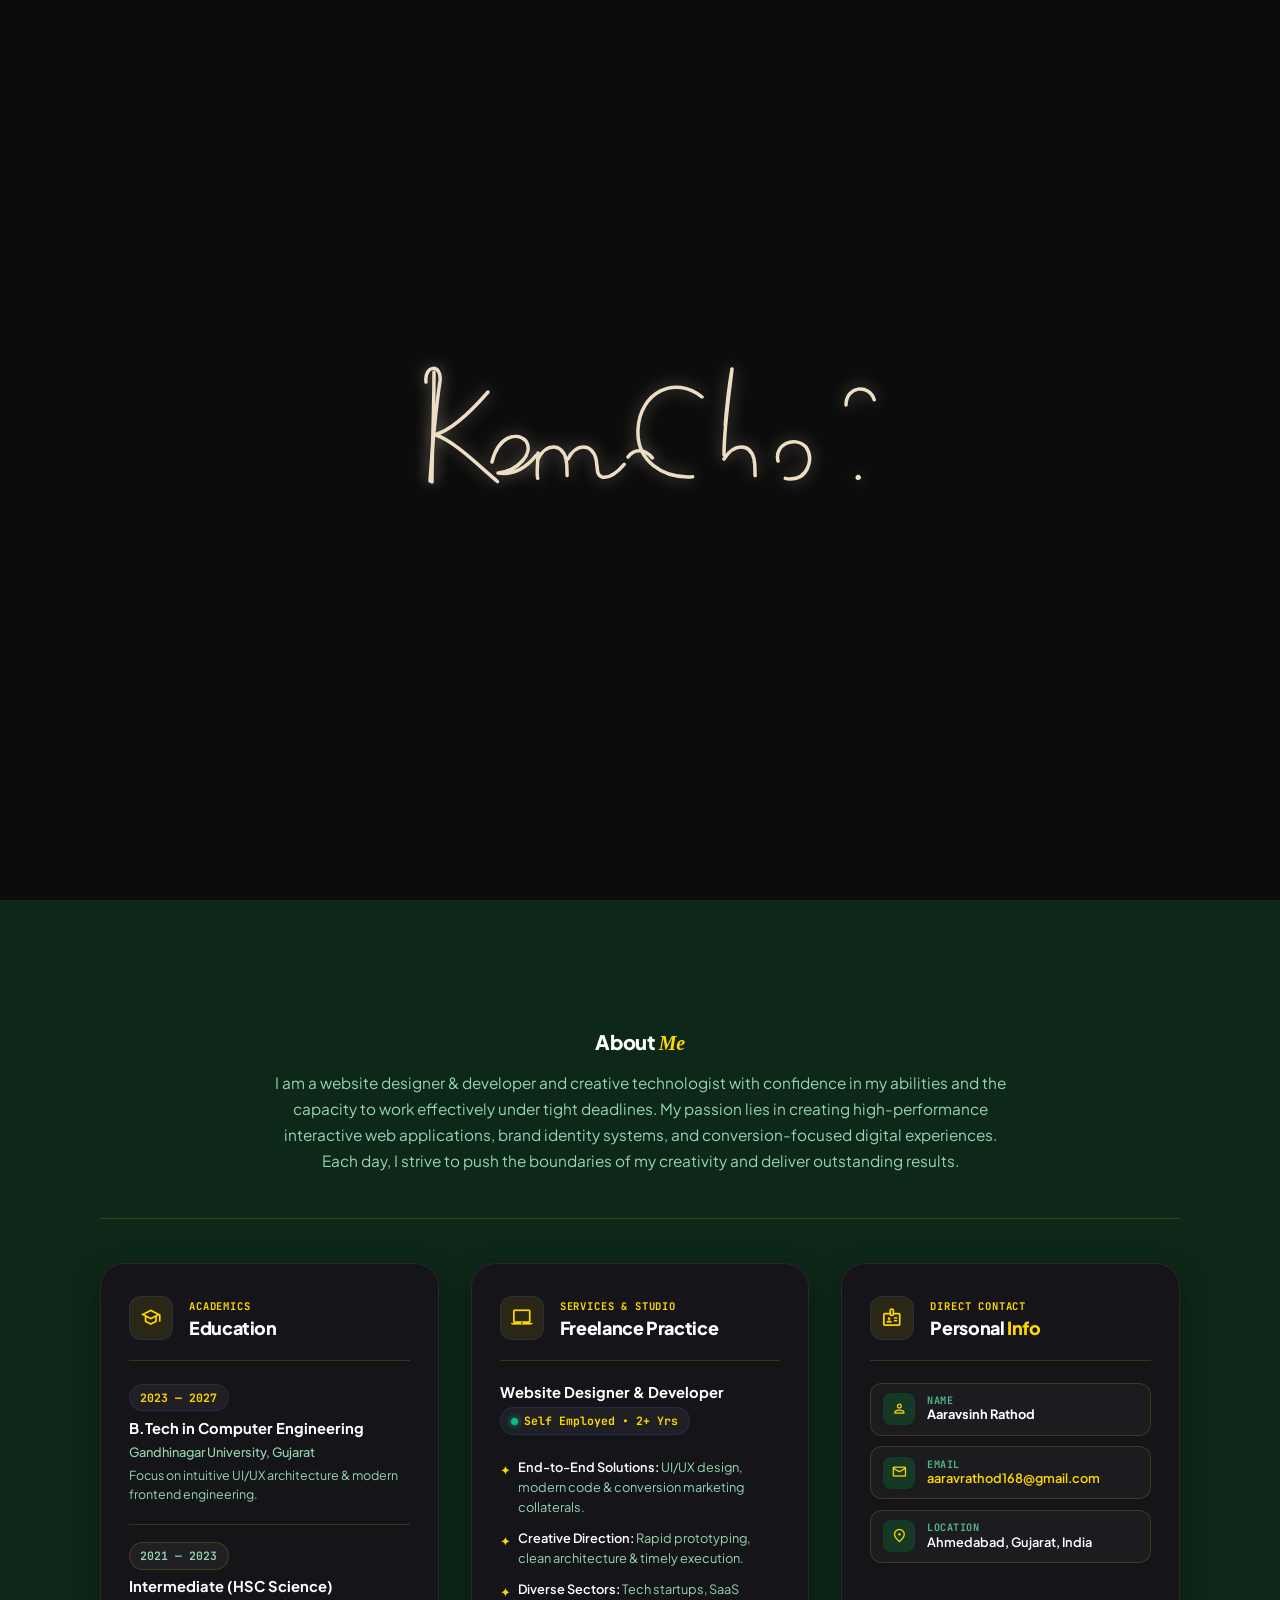
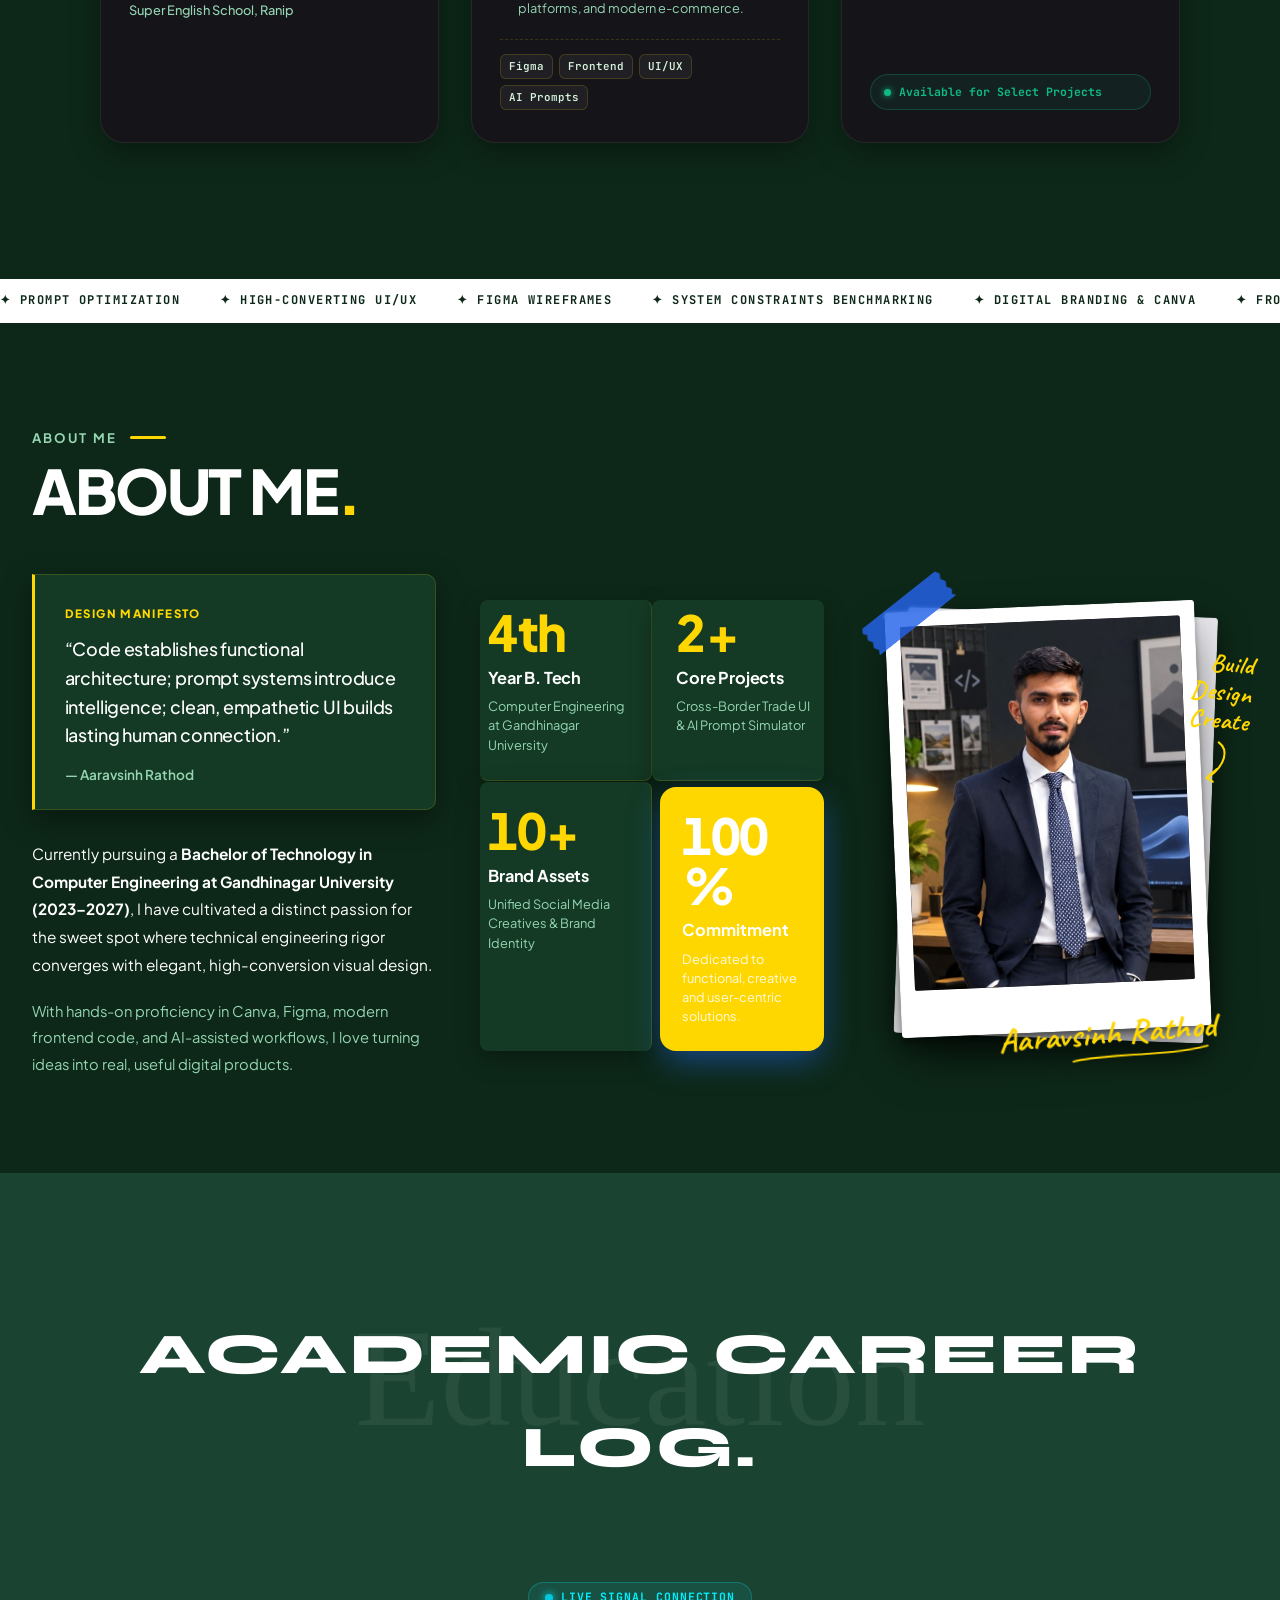
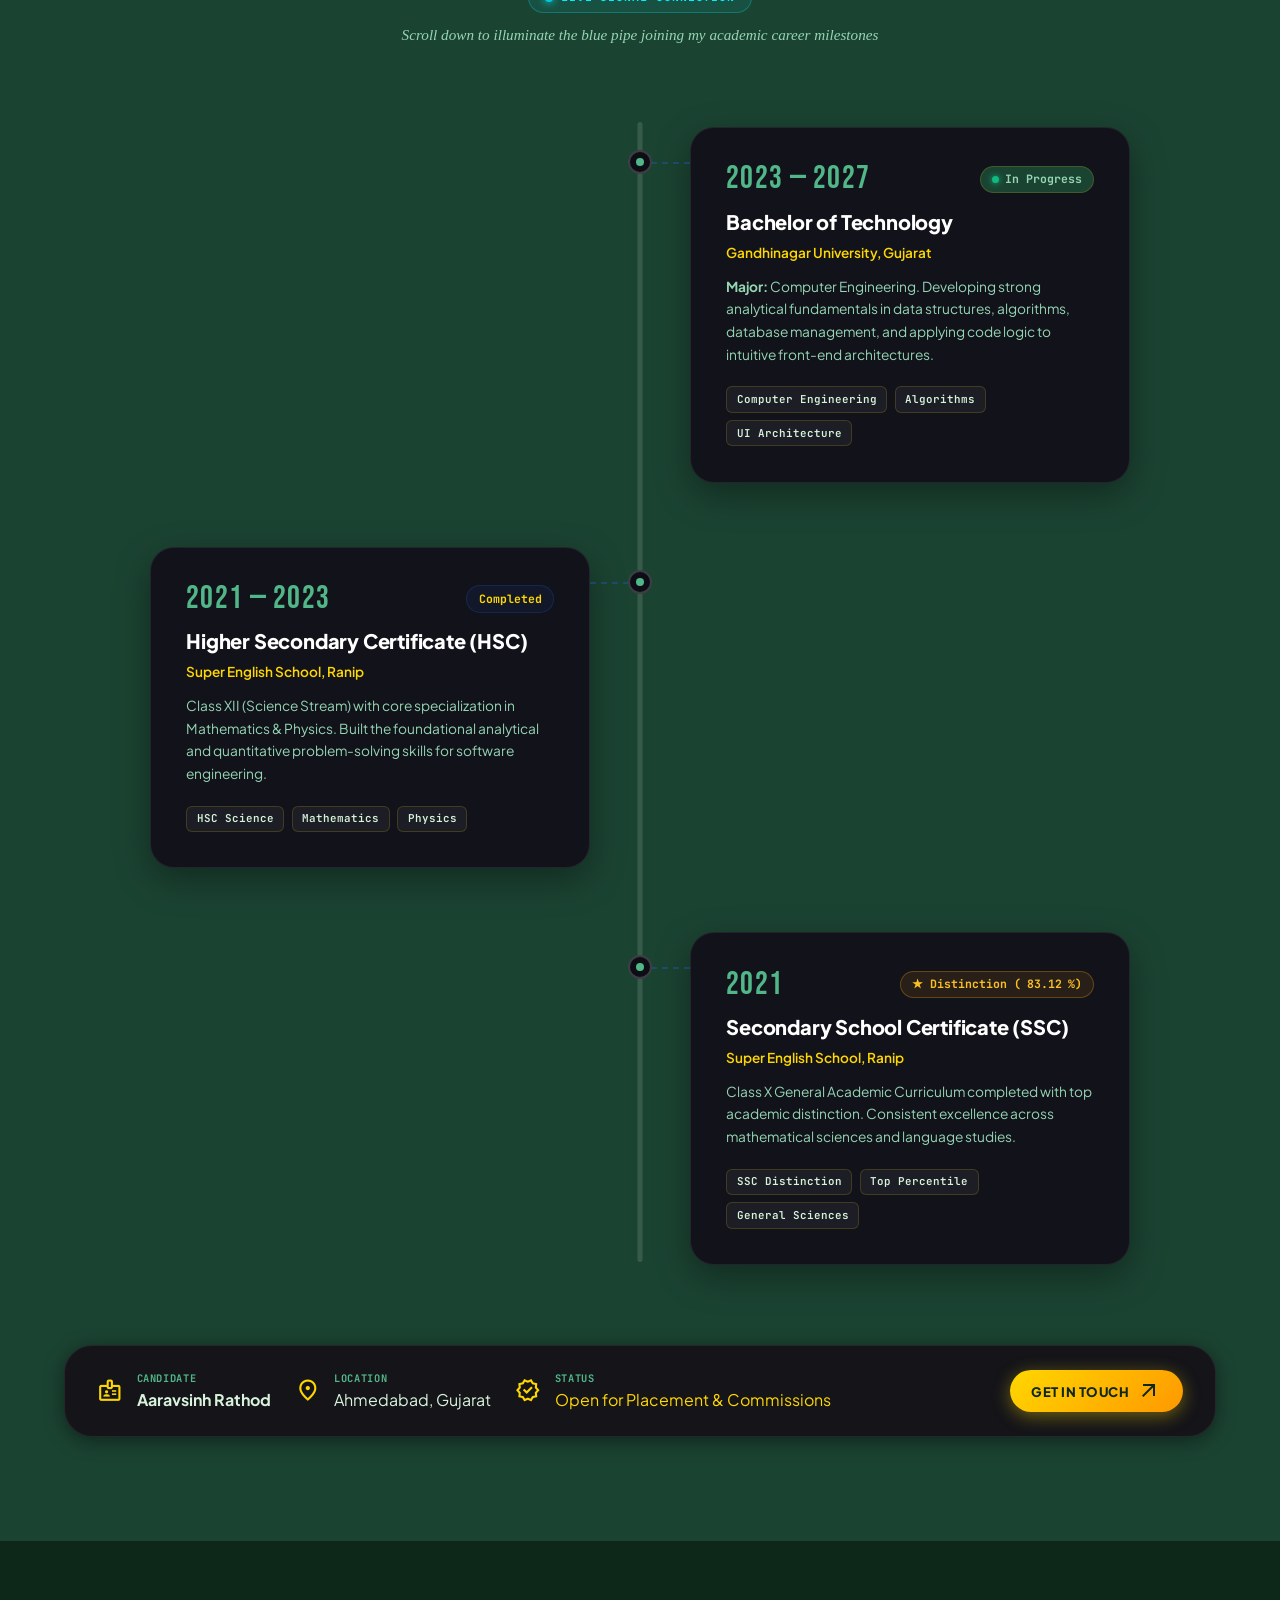
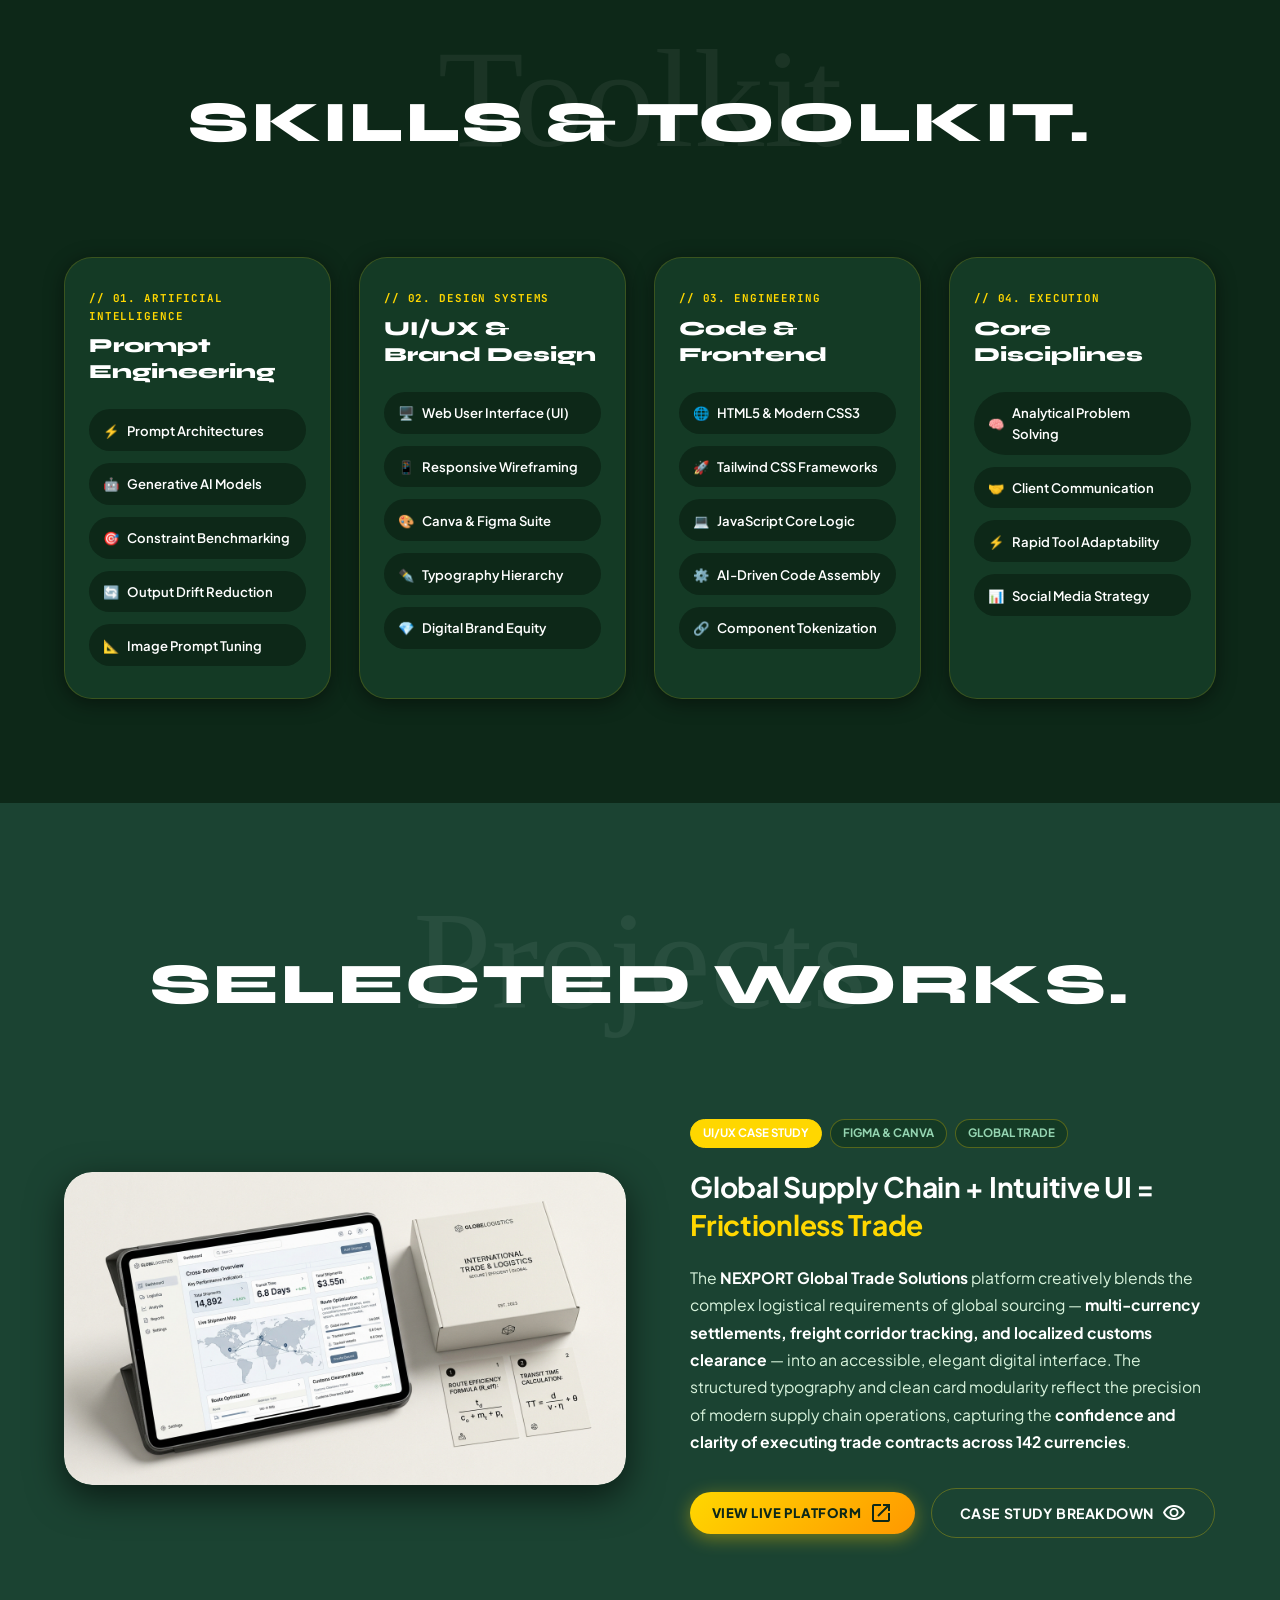
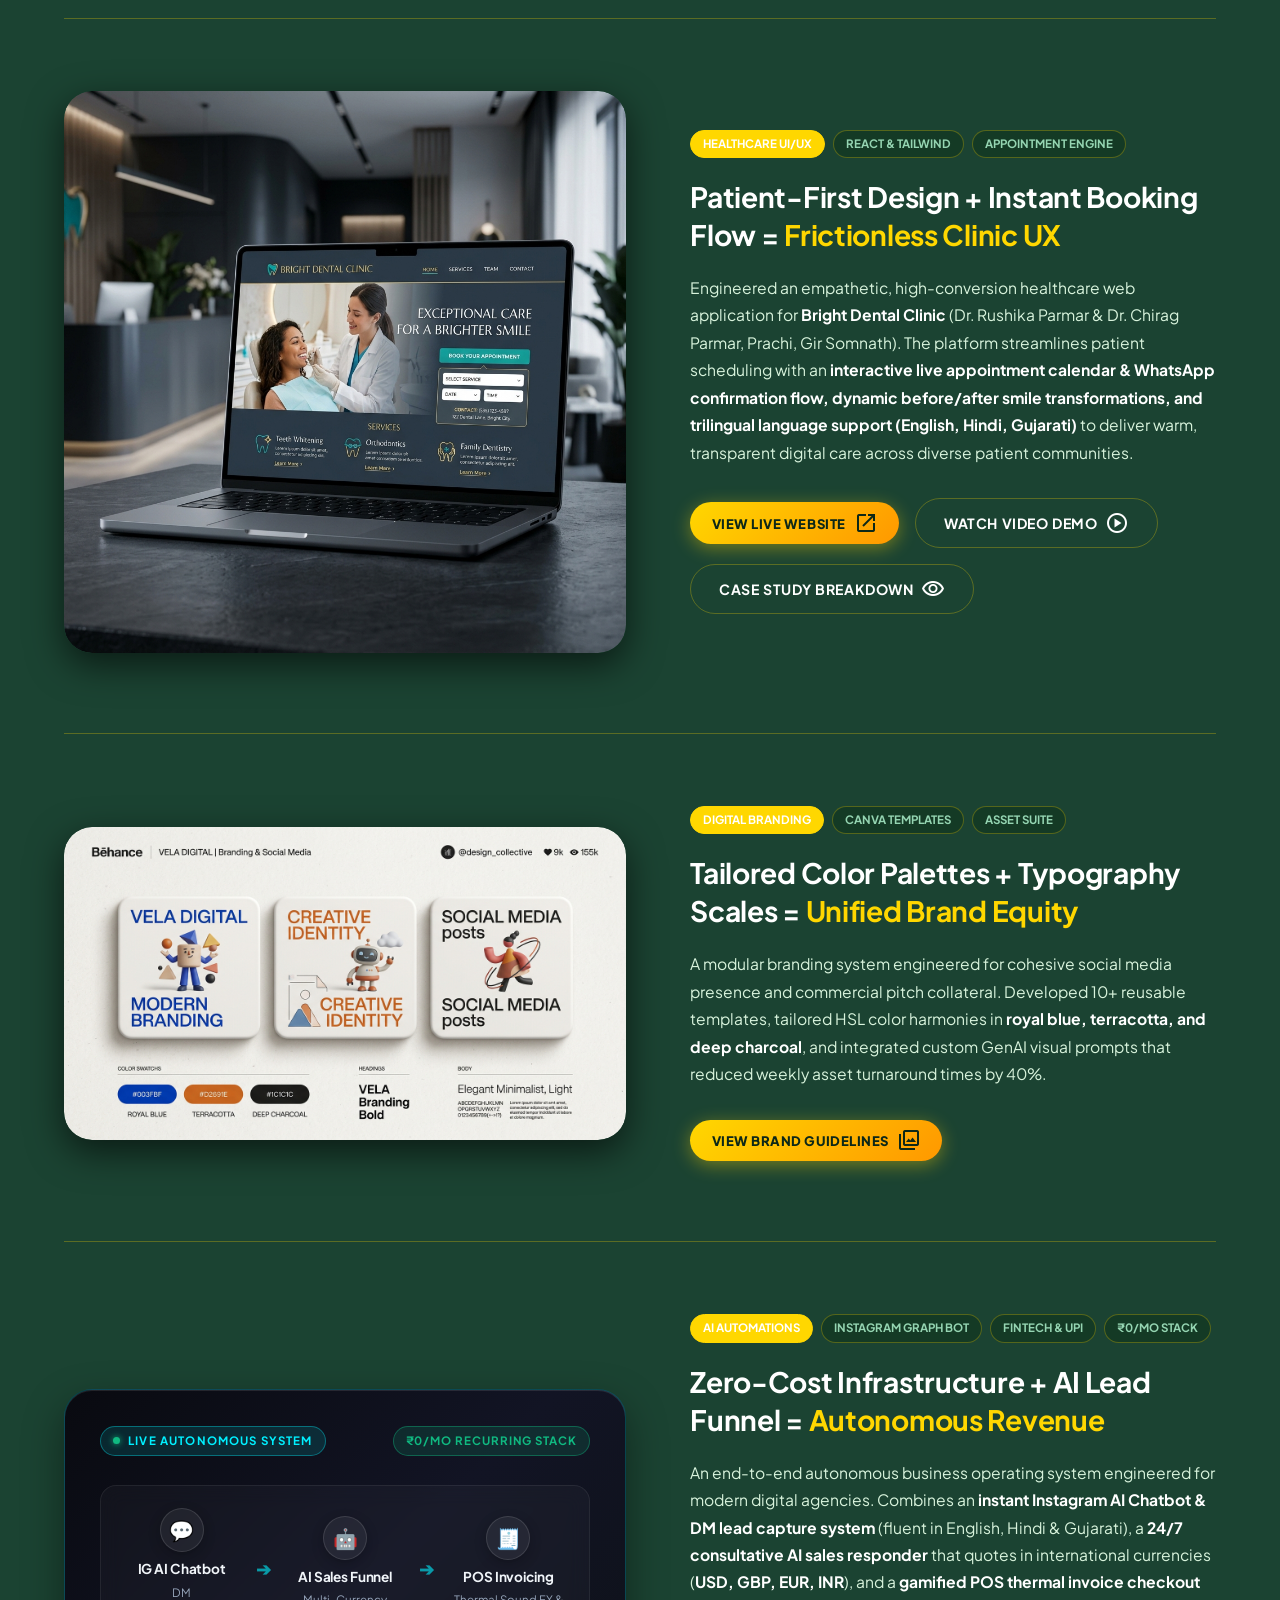
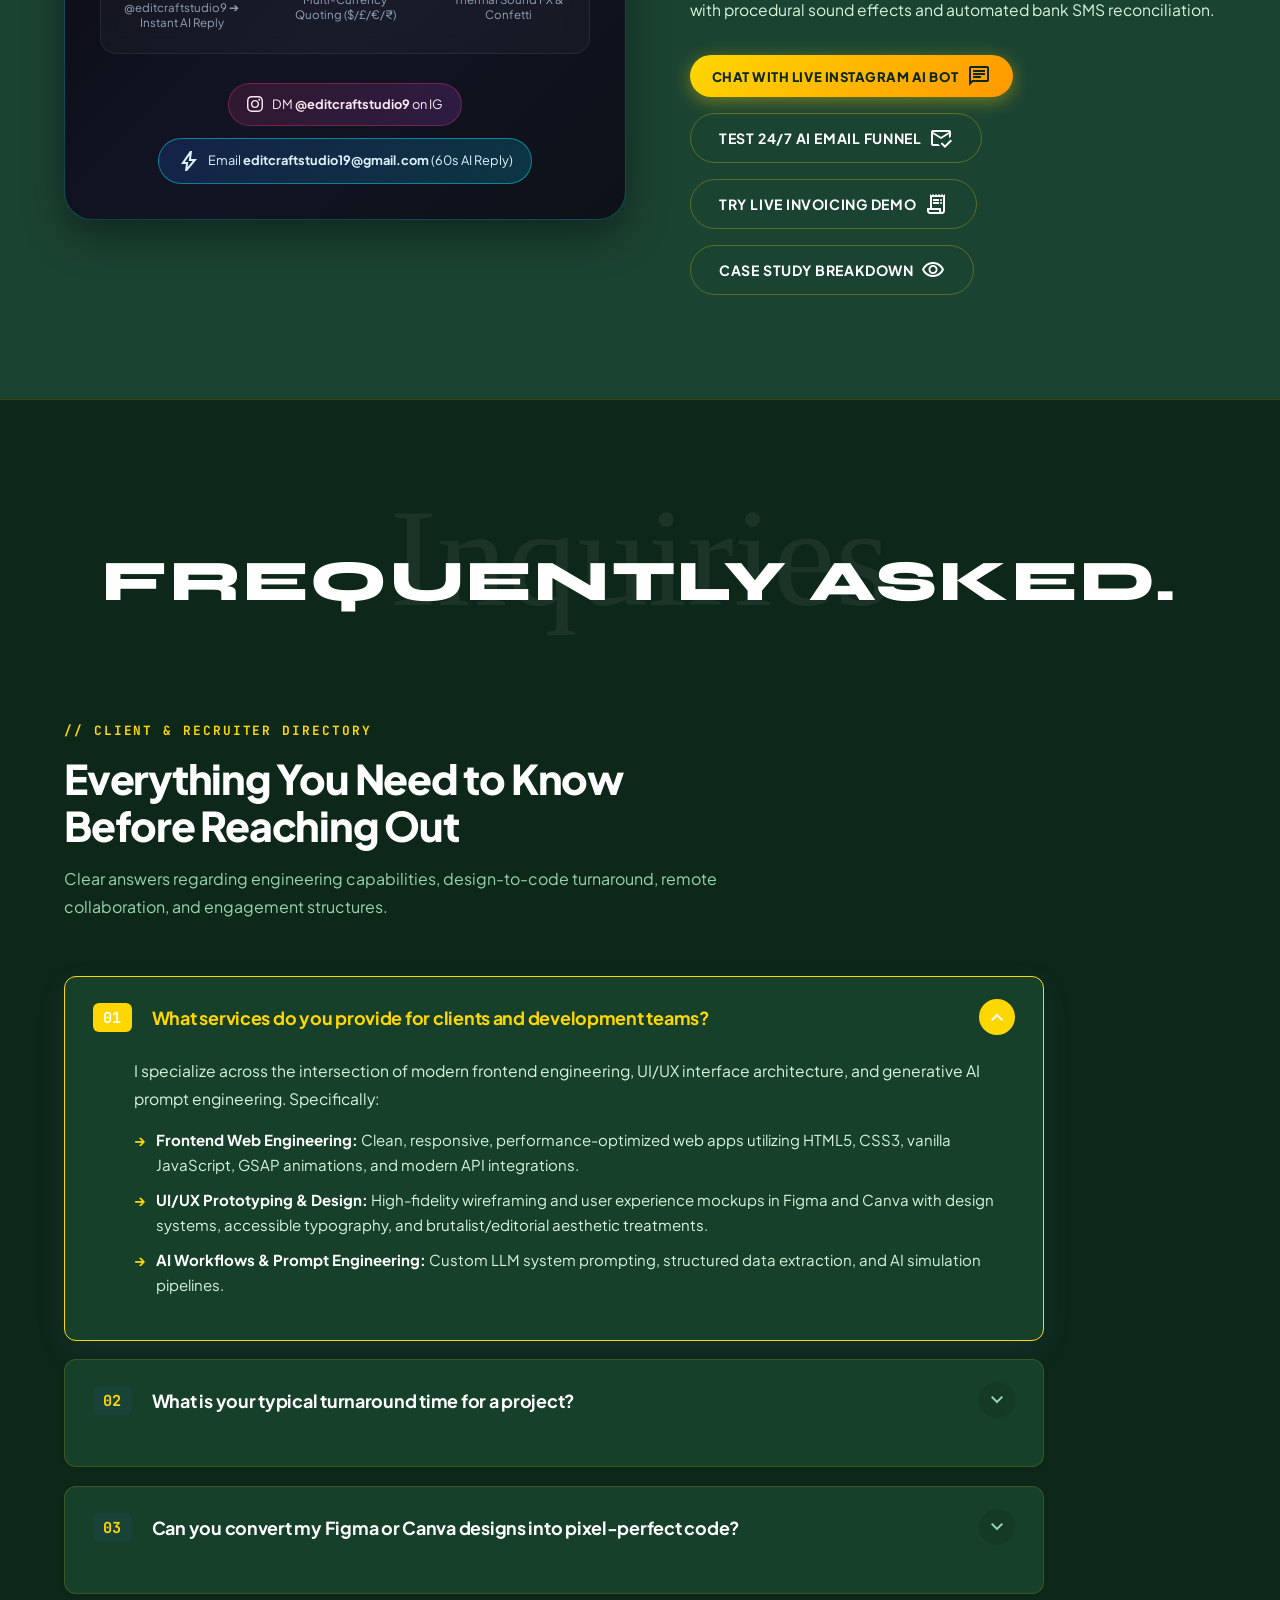
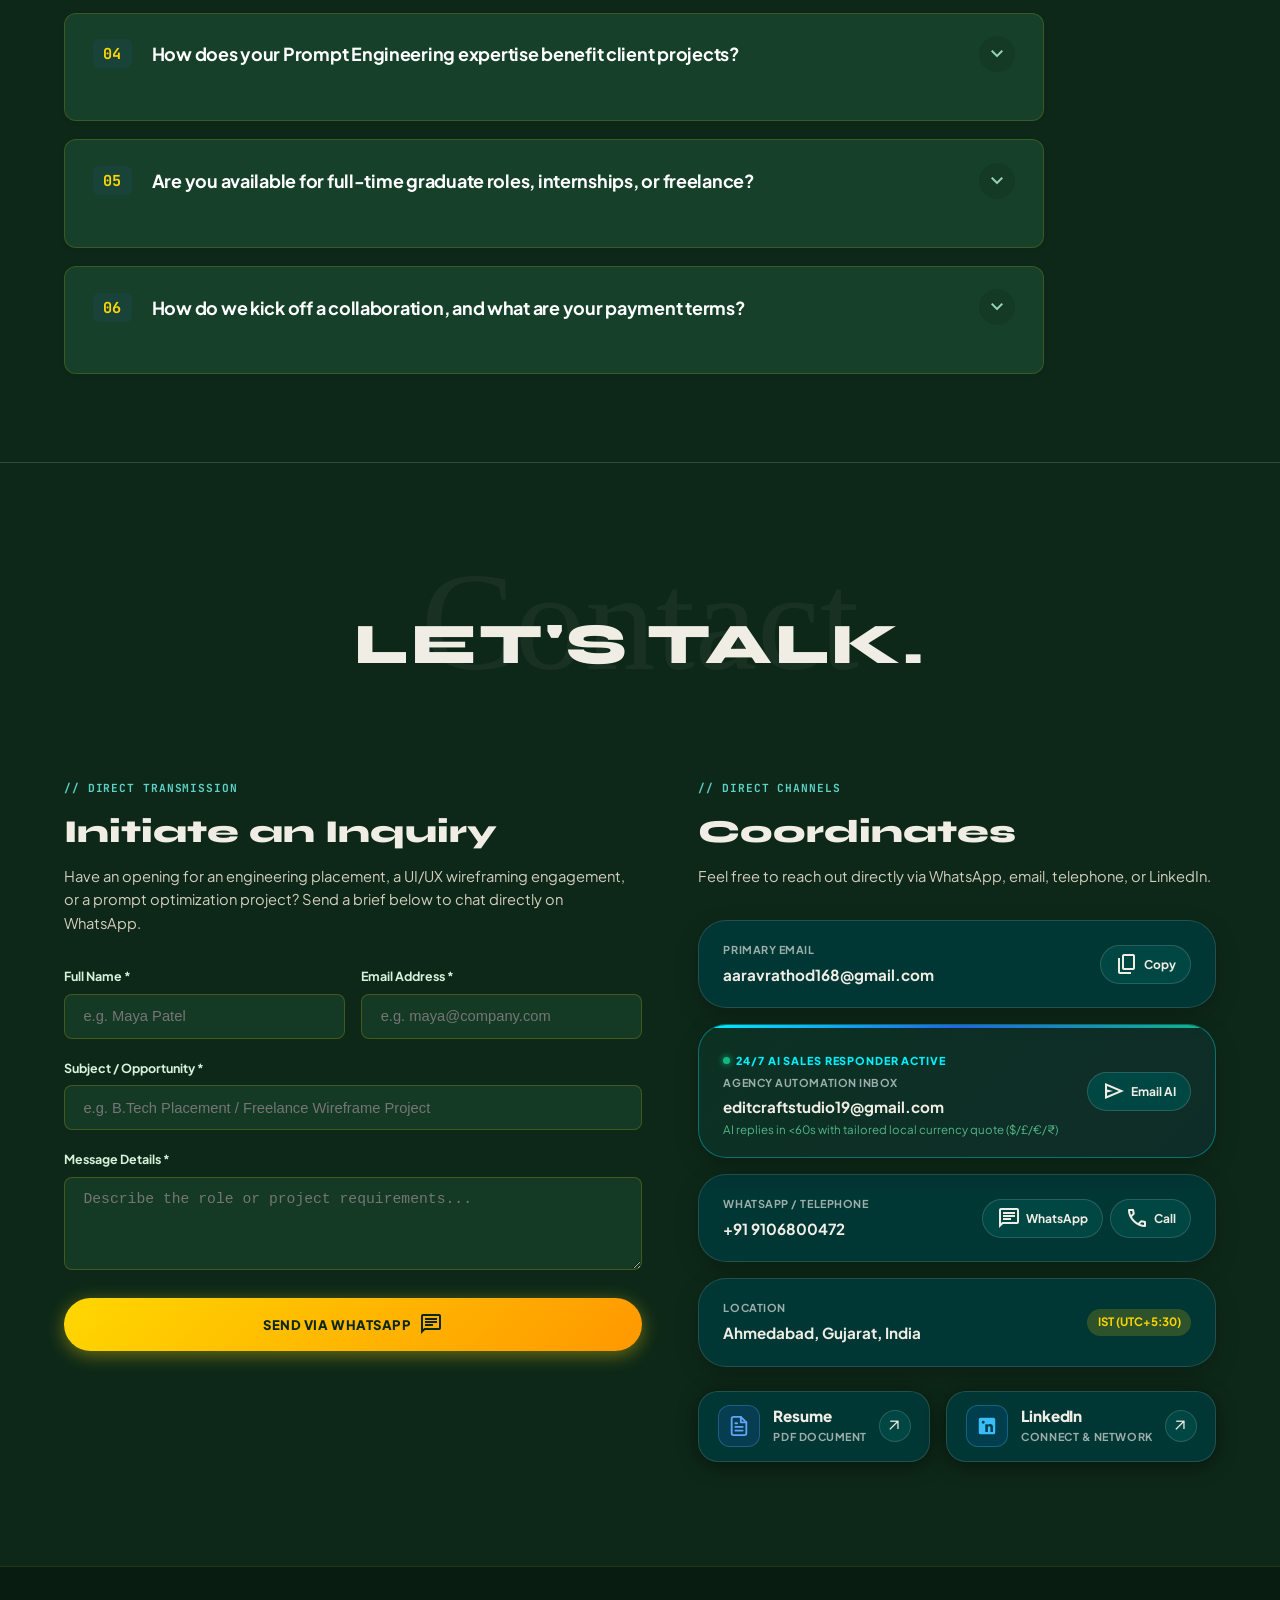
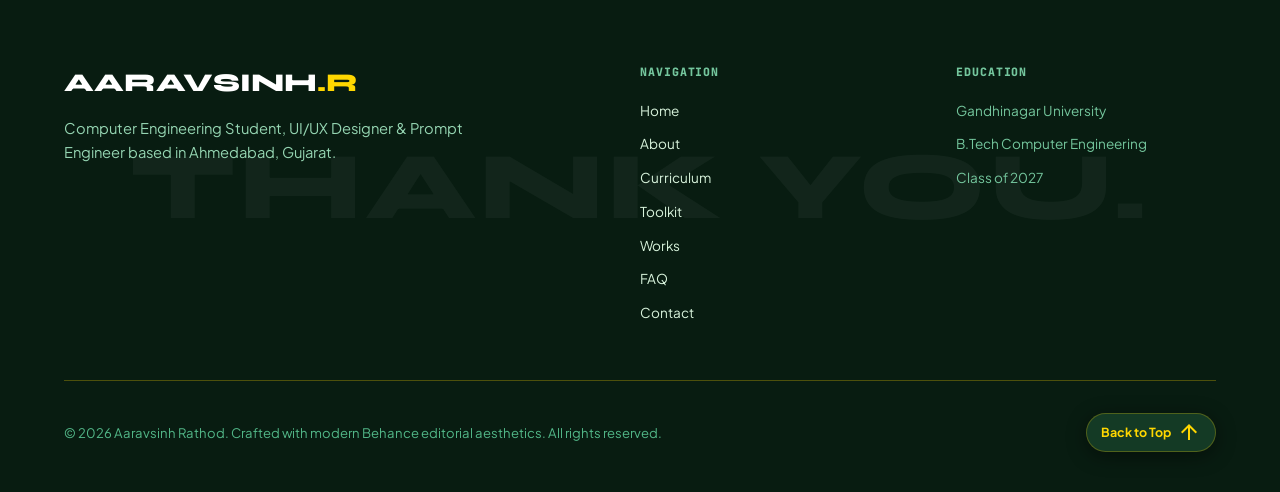
==== commit d1a5cb6e: "Update portfolio showcase: replace comment bot with 24/7 Multilingual Instagram AI Chatbot" ====
--- a/index.html
+++ b/index.html
@@ -826,8 +826,8 @@
                             <div class="apc-flow-grid">
                                 <div class="apc-step">
                                     <div class="apc-icon-circle">💬</div>
-                                    <strong>IG Lead Capture</strong>
-                                    <span>Comment "AUTOPILOT" ➔ 1.8s DM</span>
+                                    <strong>IG AI Chatbot</strong>
+                                    <span>DM @editcraftstudio9 ➔ Instant AI Reply</span>
                                 </div>
                                 <div class="apc-arrow">➔</div>
                                 <div class="apc-step">
@@ -843,9 +843,9 @@
                                 </div>
                             </div>
                             <div class="apc-live-cta-row">
-                                <a href="https://www.instagram.com/p/Dd3q5WWRphZ/?utm_source=ig_web_copy_link&stkn=MzRlODBiNWFlZA==" target="_blank" rel="noopener" class="apc-ig-badge">
+                                <a href="https://ig.me/m/editcraftstudio9" target="_blank" rel="noopener" class="apc-ig-badge">
                                     <svg viewBox="0 0 24 24" width="16" height="16" fill="currentColor"><path d="M12 2.163c3.204 0 3.584.012 4.85.07 3.252.148 4.771 1.691 4.919 4.919.058 1.265.069 1.645.069 4.849 0 3.205-.012 3.584-.069 4.849-.149 3.225-1.664 4.771-4.919 4.919-1.266.058-1.644.07-4.85.07-3.204 0-3.584-.012-4.849-.07-3.26-.149-4.771-1.699-4.919-4.92-.058-1.265-.07-1.644-.07-4.849 0-3.204.13-3.583.07-4.849.149-3.227 1.664-4.771 4.919-4.919 1.266-.057 1.645-.069 4.849-.069zm0-2.163c-3.259 0-3.667.014-4.947.072-4.358.2-6.78 2.618-6.98 6.98-.059 1.281-.073 1.689-.073 4.948 0 3.259.014 3.668.072 4.948.2 4.358 2.618 6.78 6.98 6.98 1.281.058 1.689.072 4.948.072 3.259 0 3.668-.014 4.948-.072 4.354-.2 6.782-2.618 6.979-6.98.059-1.28.073-1.689.073-4.948 0-3.259-.014-3.667-.072-4.947-.196-4.354-2.617-6.78-6.979-6.98-1.281-.059-1.69-.073-4.949-.073zm0 5.838c-3.403 0-6.162 2.759-6.162 6.162s2.759 6.163 6.162 6.163 6.162-2.759 6.162-6.163c0-3.403-2.759-6.162-6.162-6.162zm0 10.162c-2.209 0-4-1.79-4-4 0-2.209 1.791-4 4-4s4 1.791 4 4c0 2.21-1.791 4-4 4zm6.406-11.845c-.796 0-1.441.645-1.441 1.44s.645 1.44 1.441 1.44c.795 0 1.439-.645 1.439-1.44s-.644-1.44-1.439-1.44z"/></svg>
-                                    <span>Comment <strong>"AUTOPILOT"</strong> on IG</span>
+                                    <span>DM <strong>@editcraftstudio9</strong> on IG</span>
                                 </a>
                                 <a href="mailto:editcraftstudio19@gmail.com?subject=Project%20Inquiry%20%5BAUTOMATION%20TEST%5D&body=Hi%20Aaravsinh%2C%20I%20am%20testing%20your%20agency%20AI%20auto-responder%20from%20your%20portfolio!" class="apc-email-badge">
                                     <span class="material-symbols-outlined text-xs">bolt</span>
@@ -869,12 +869,12 @@
                         </h3>
 
                         <p class="work-editorial-text">
-                            An end-to-end autonomous business operating system engineered for modern digital agencies. Combines an <strong>instant Instagram Comment-to-DM lead capture bot</strong>, a <strong>24/7 consultative AI sales responder</strong> that quotes in international currencies (<strong>USD, GBP, EUR, INR</strong>), and a <strong>gamified POS thermal invoice checkout</strong> with procedural sound effects and automated bank SMS reconciliation.
+                            An end-to-end autonomous business operating system engineered for modern digital agencies. Combines an <strong>instant Instagram AI Chatbot &amp; DM lead capture system</strong> (fluent in English, Hindi &amp; Gujarati), a <strong>24/7 consultative AI sales responder</strong> that quotes in international currencies (<strong>USD, GBP, EUR, INR</strong>), and a <strong>gamified POS thermal invoice checkout</strong> with procedural sound effects and automated bank SMS reconciliation.
                         </p>
 
                         <div class="work-actions-bar">
-                            <a href="https://www.instagram.com/p/Dd3q5WWRphZ/?utm_source=ig_web_copy_link&stkn=MzRlODBiNWFlZA==" target="_blank" rel="noopener" class="btn-pill btn-pill-royal">
-                                <span>Test Instagram Bot Live</span>
+                            <a href="https://ig.me/m/editcraftstudio9" target="_blank" rel="noopener" class="btn-pill btn-pill-royal">
+                                <span>Chat with Live Instagram AI Bot</span>
                                 <span class="material-symbols-outlined text-sm">chat</span>
                             </a>
                             <a href="mailto:editcraftstudio19@gmail.com?subject=Project%20Inquiry%20%5BAUTOMATION%20TEST%5D&body=Hi%20Aaravsinh%2C%20I%20am%20testing%20your%20agency%20AI%20auto-responder%20from%20your%20portfolio!" class="btn-pill btn-pill-outline">
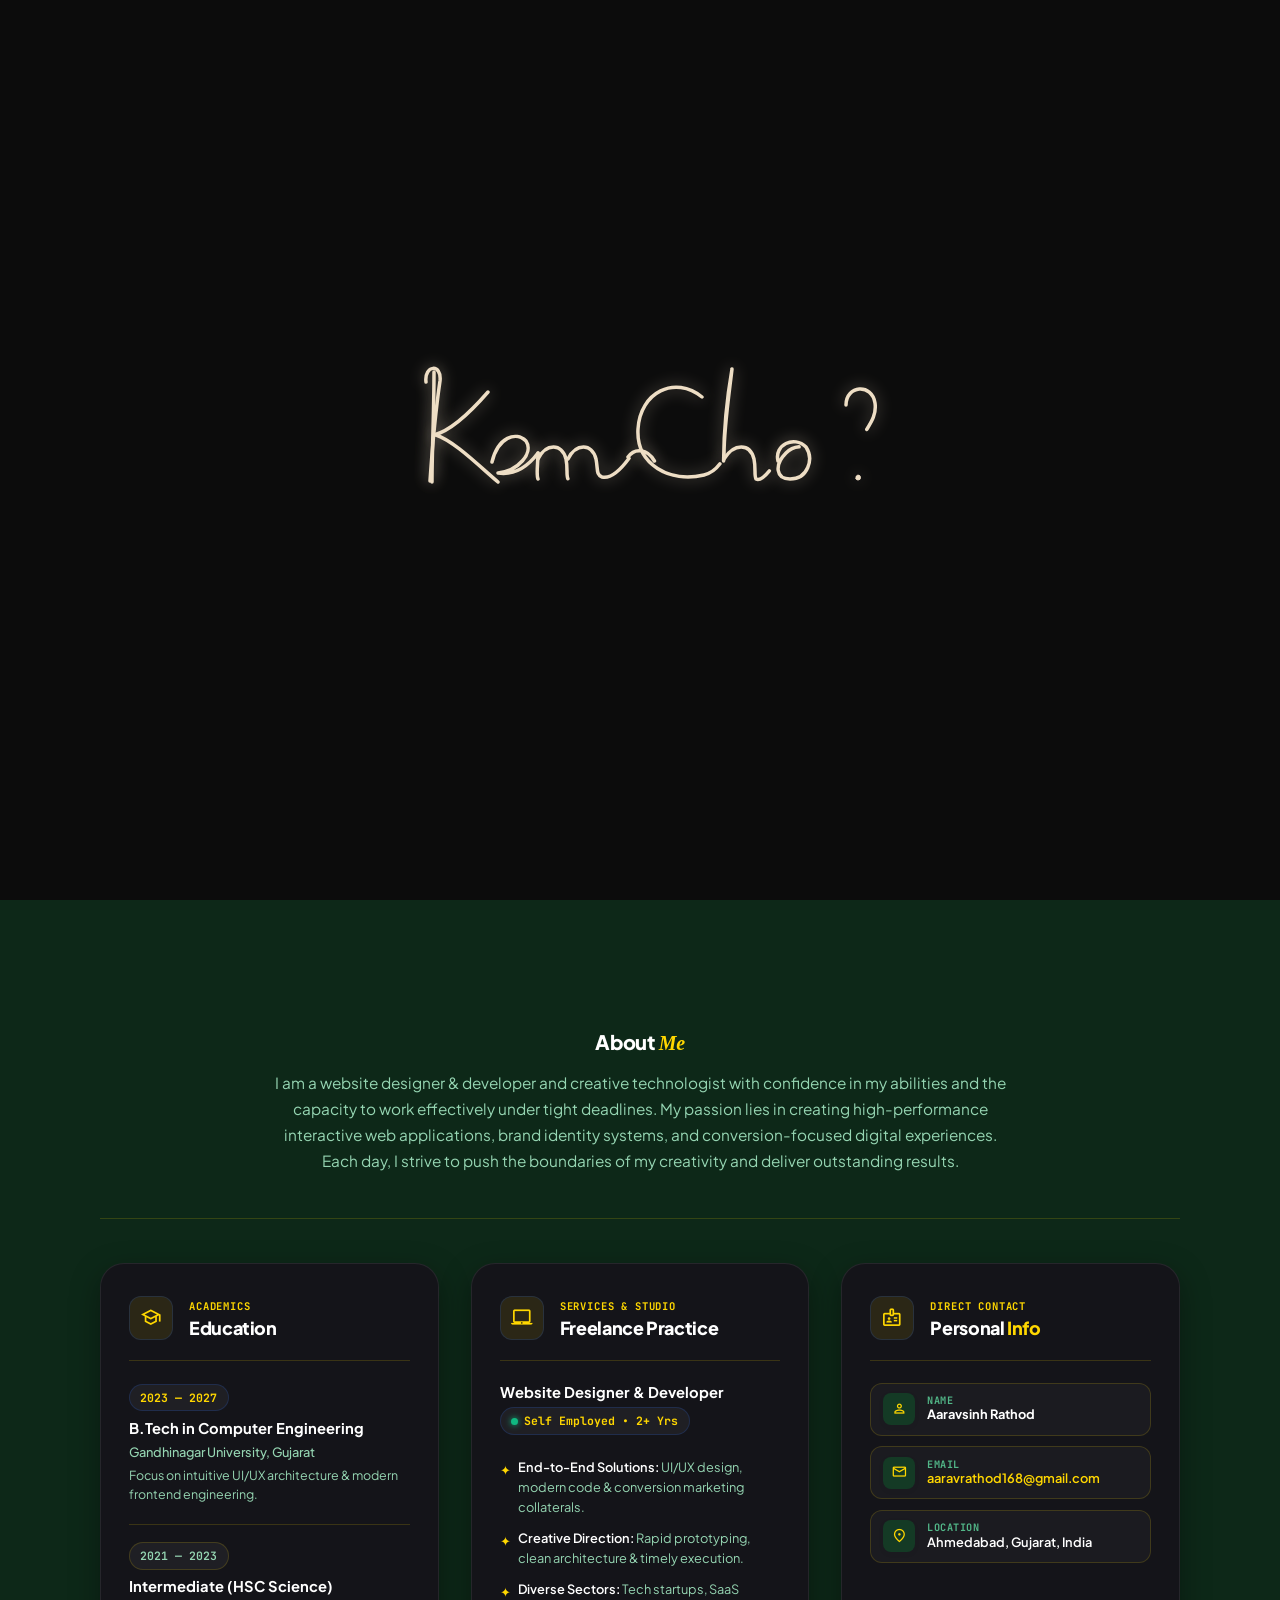
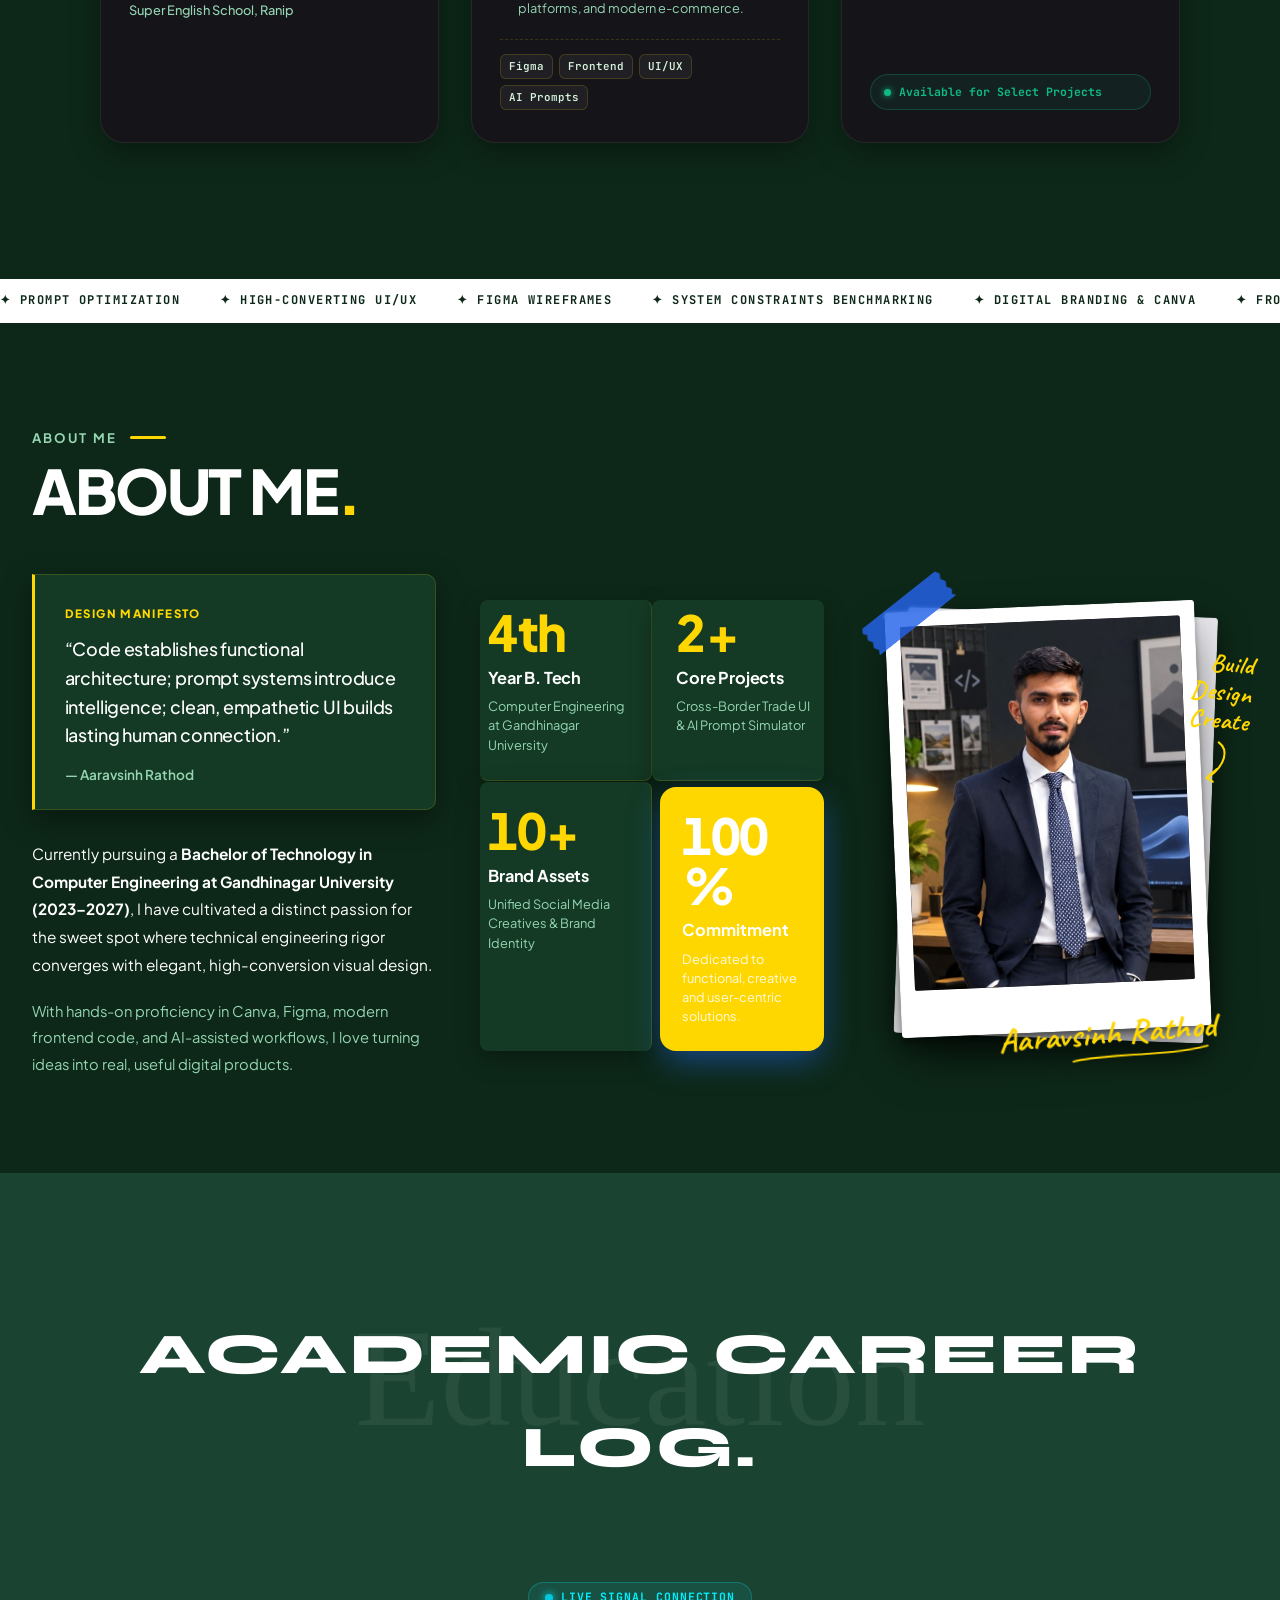
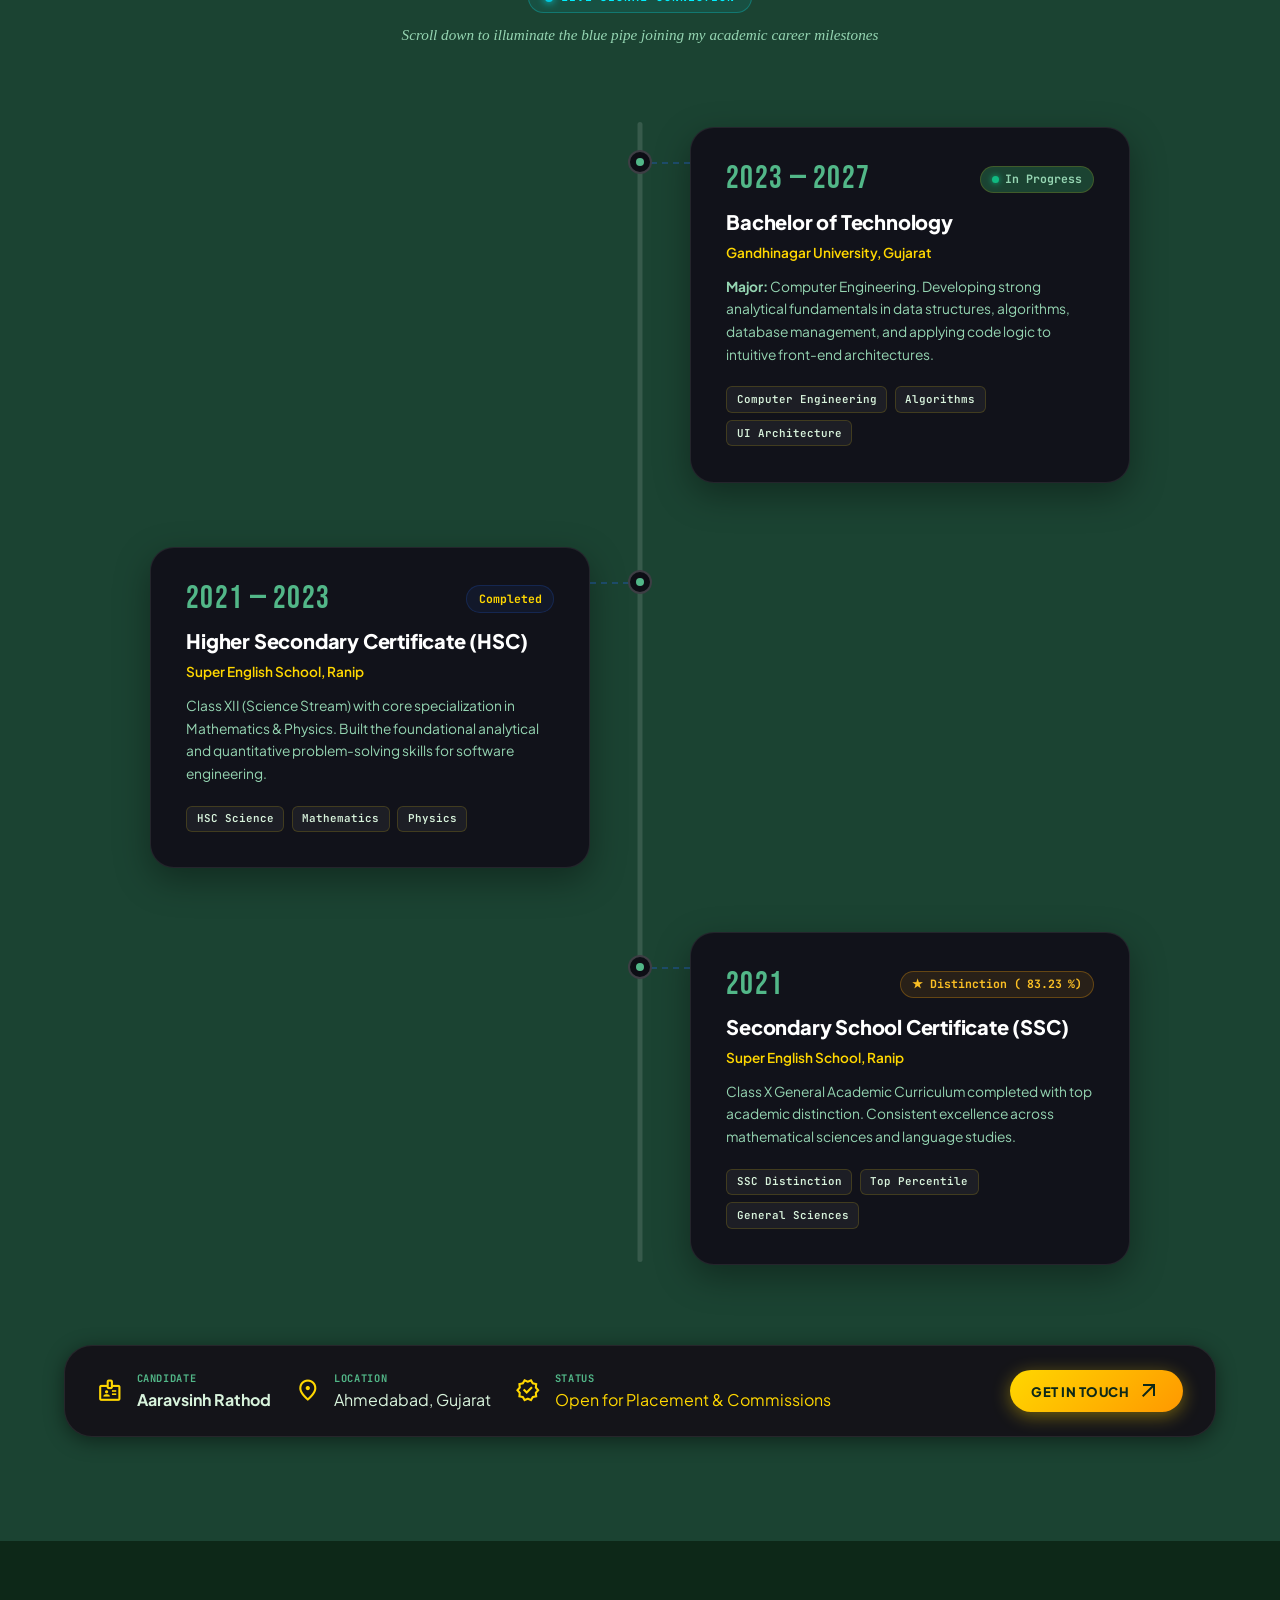
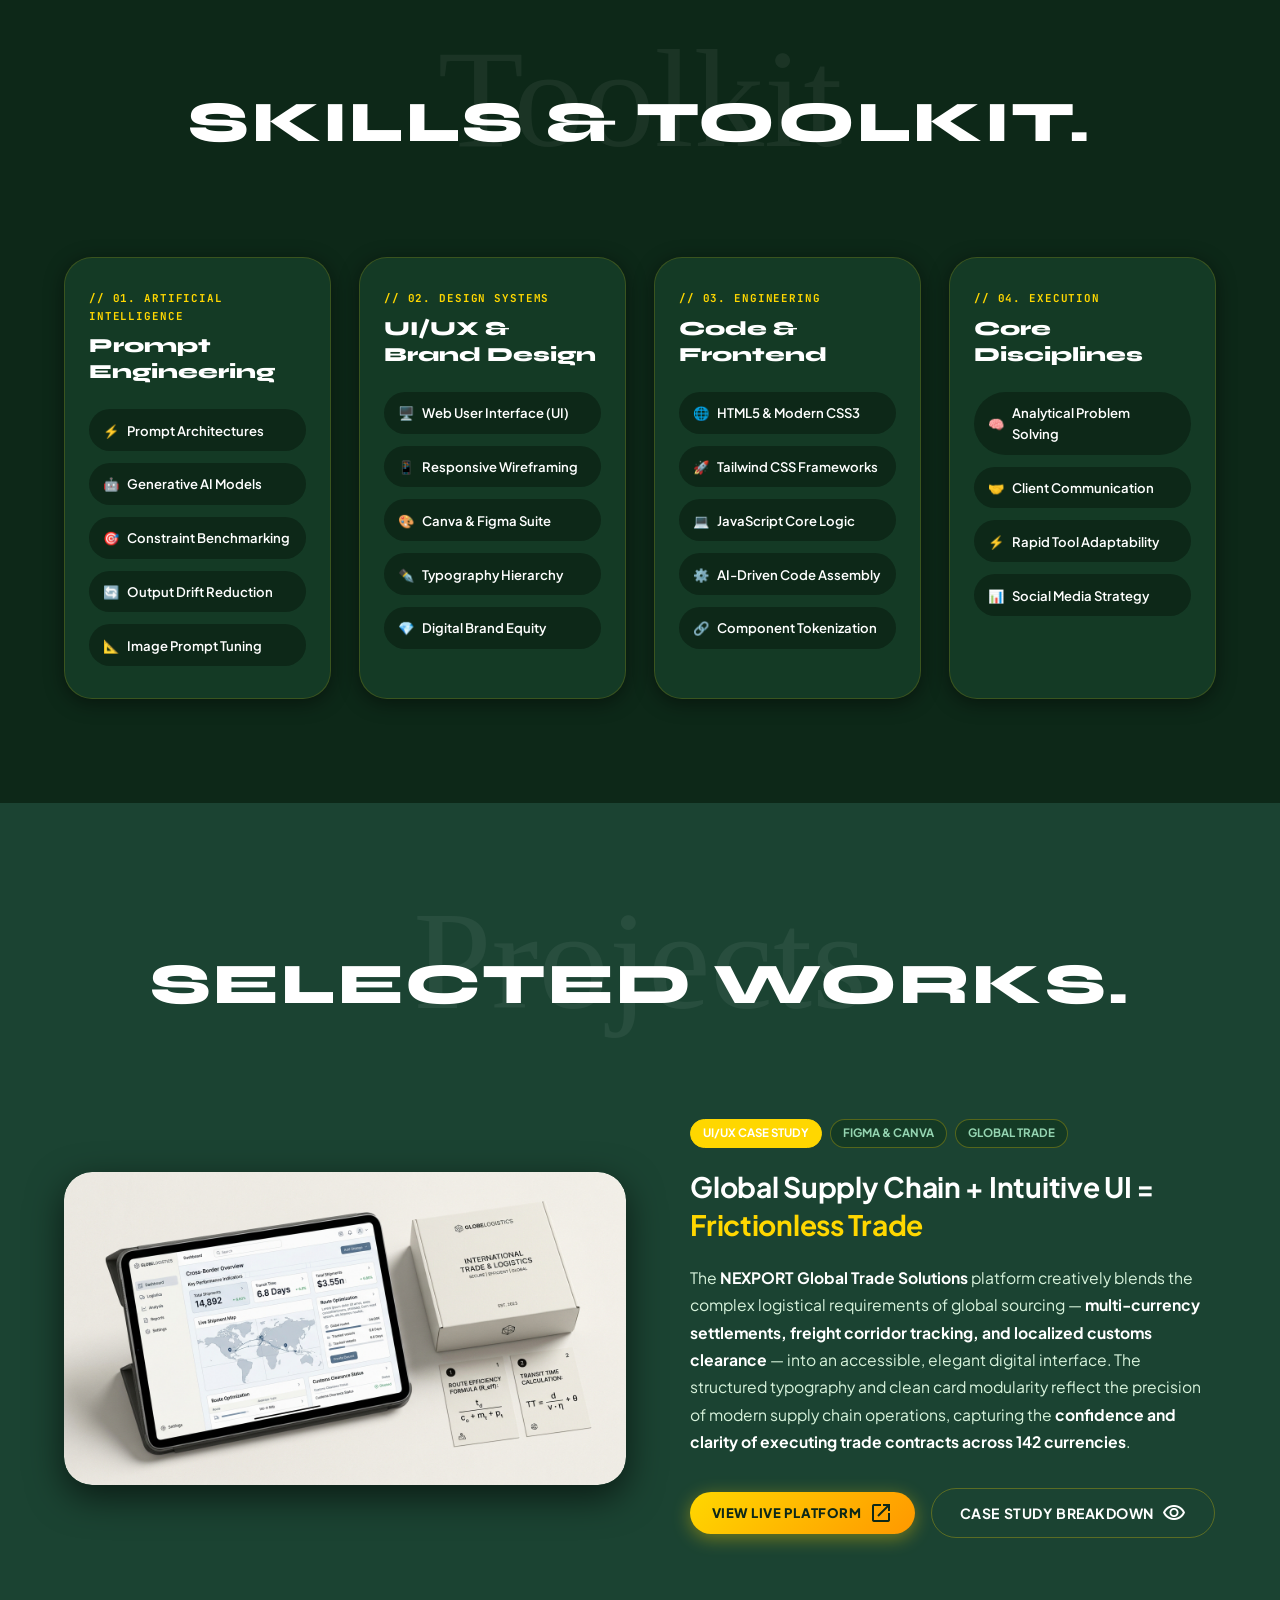
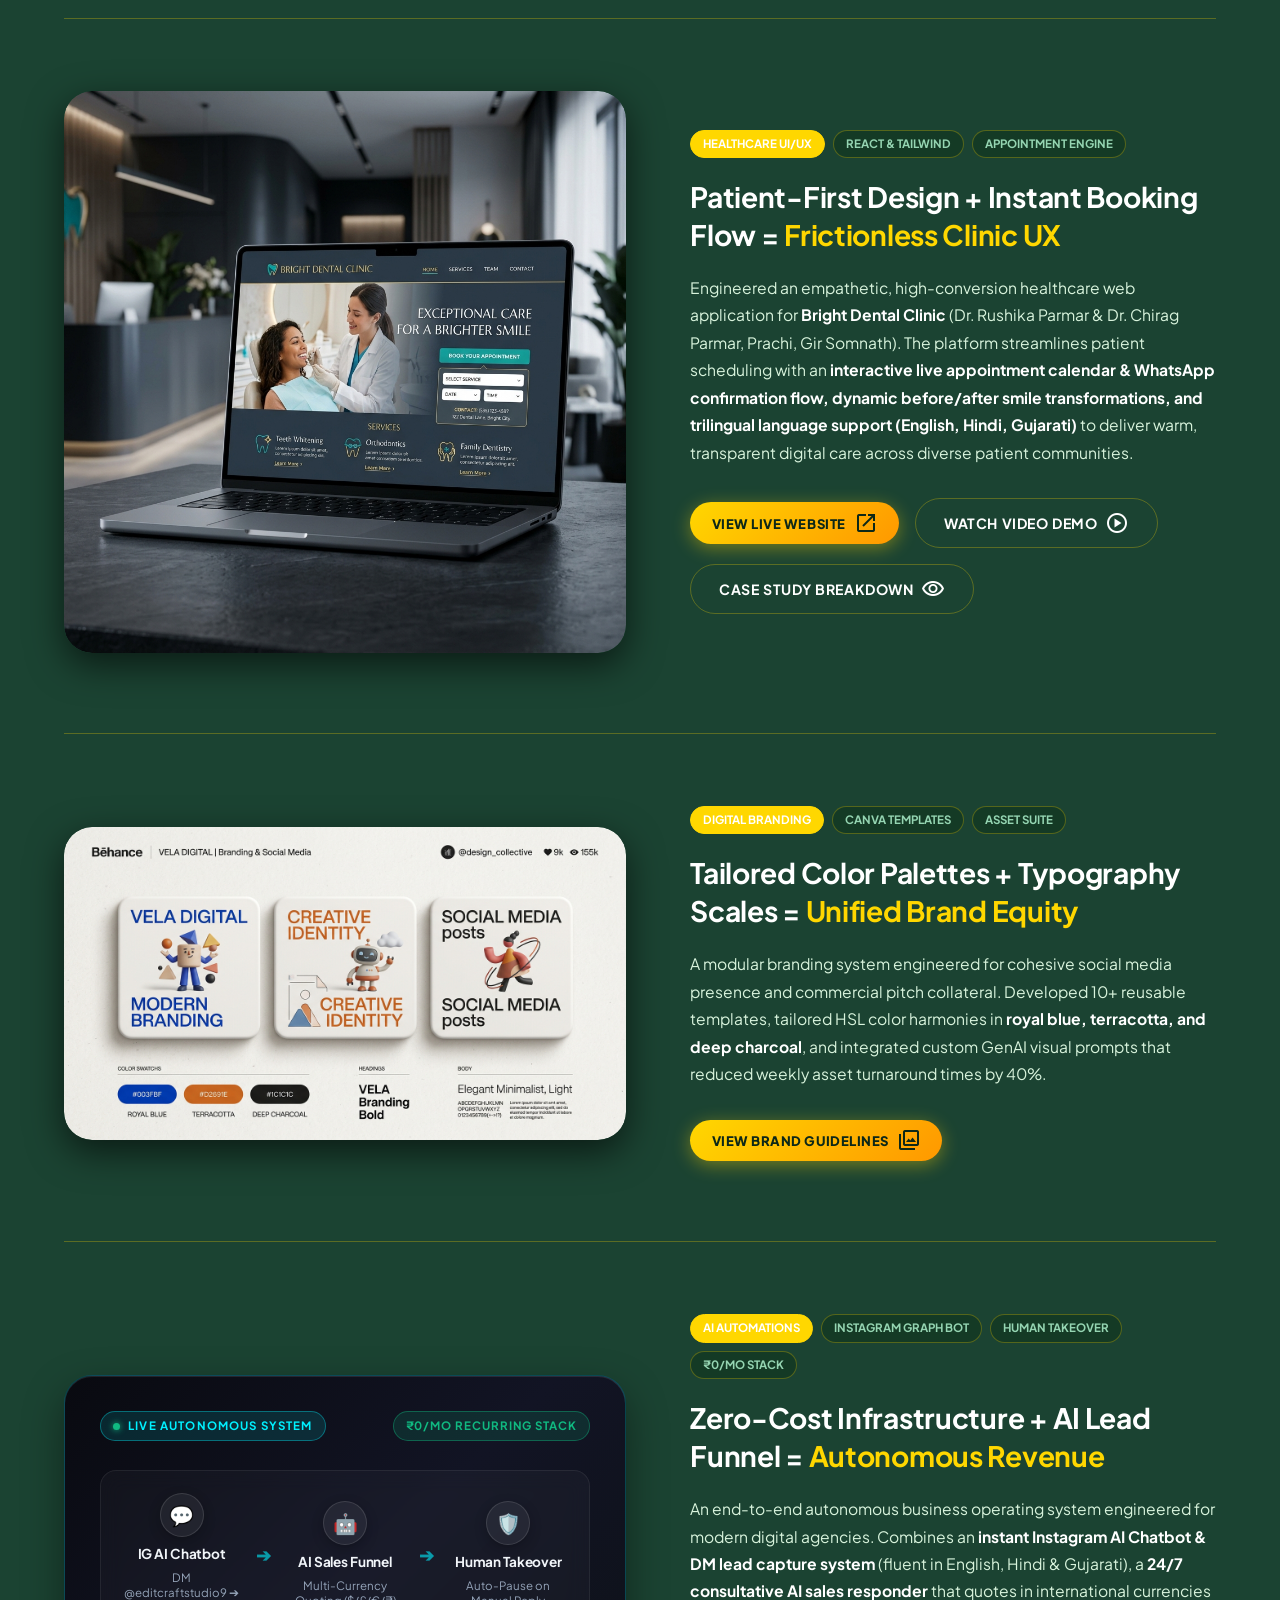
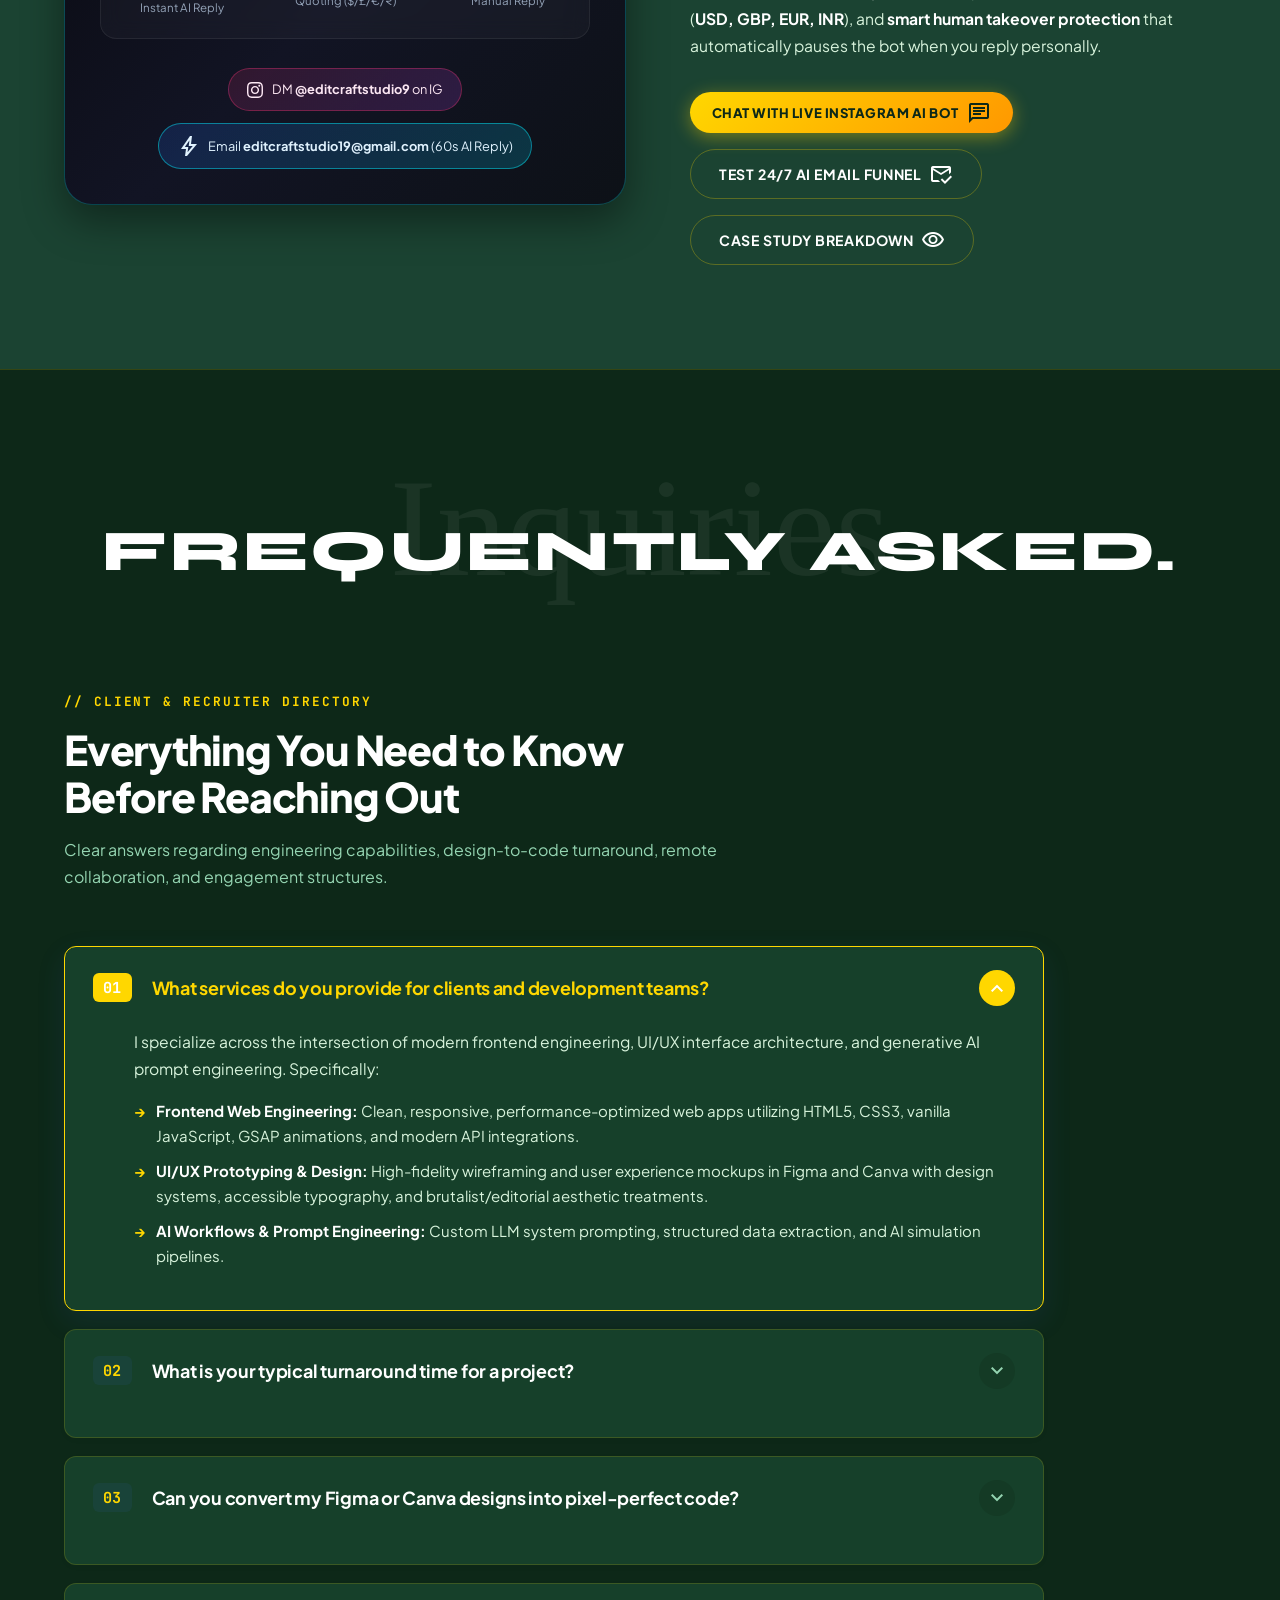
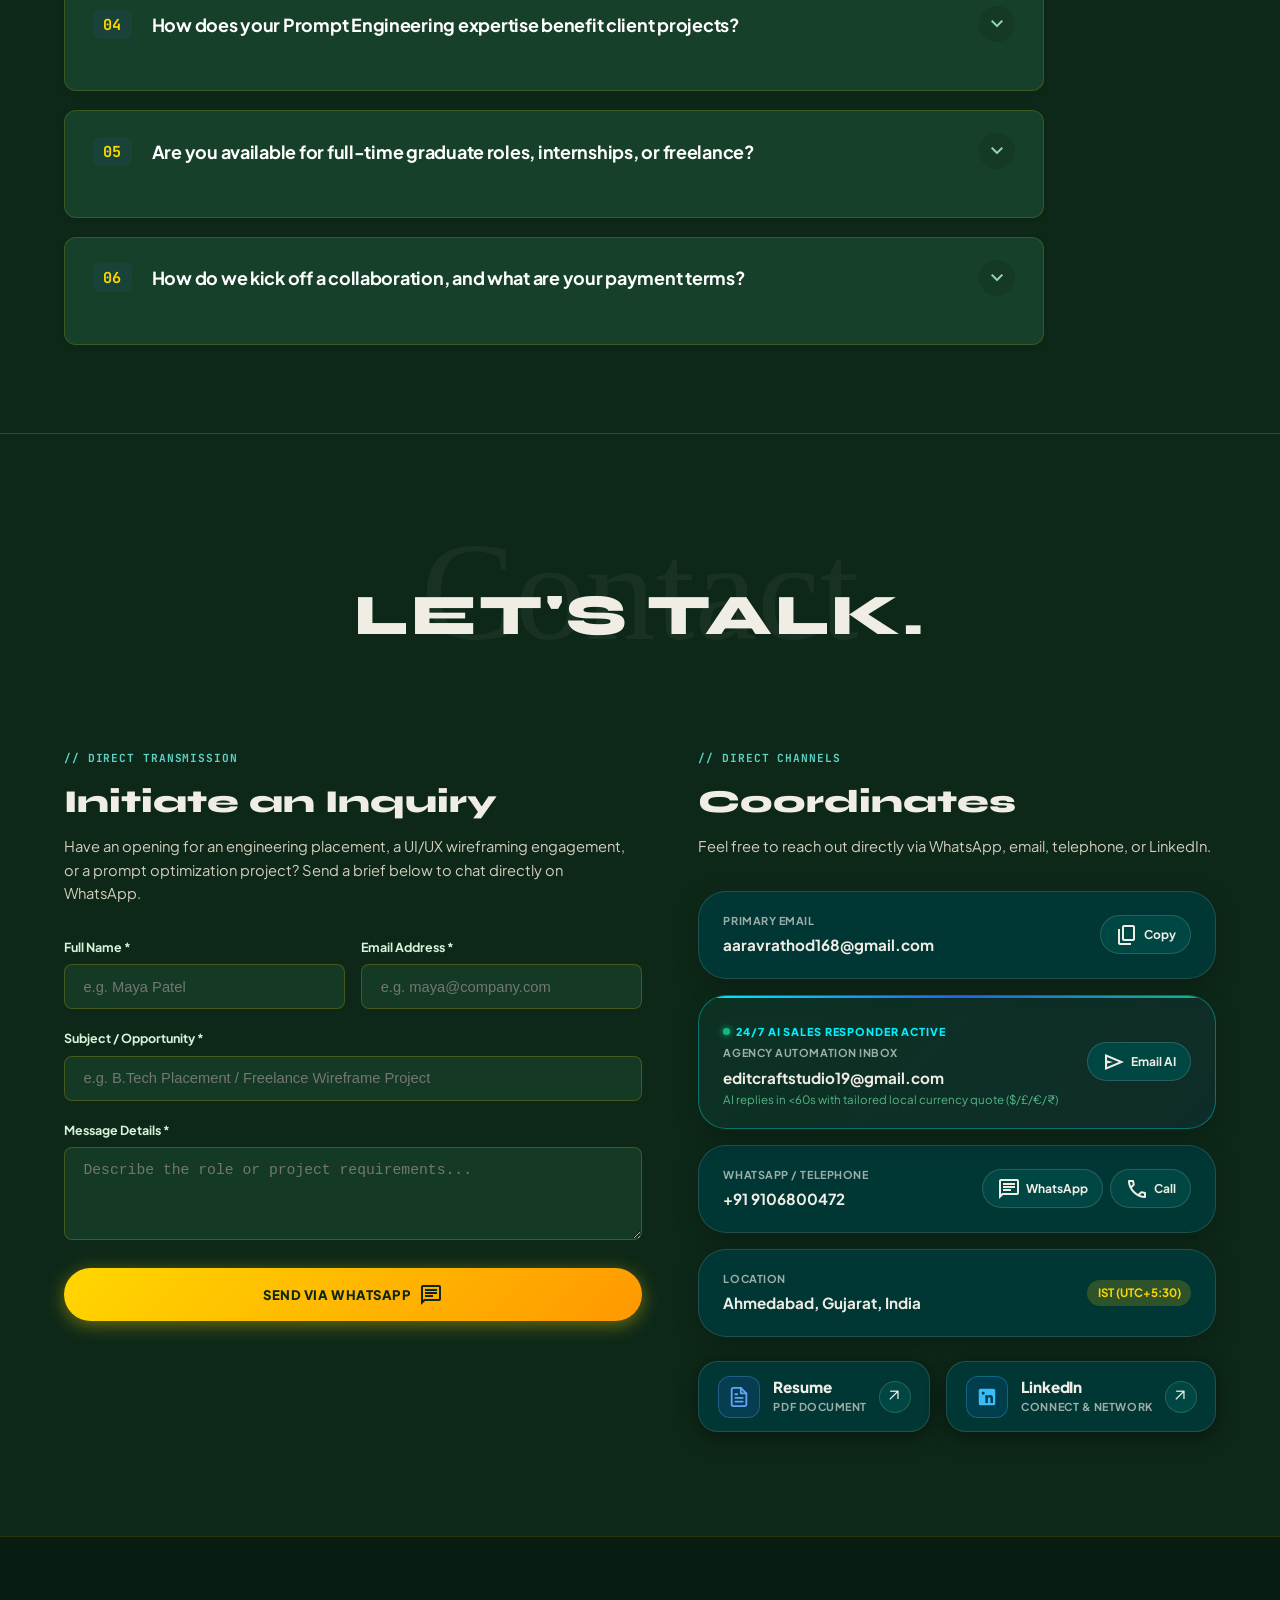
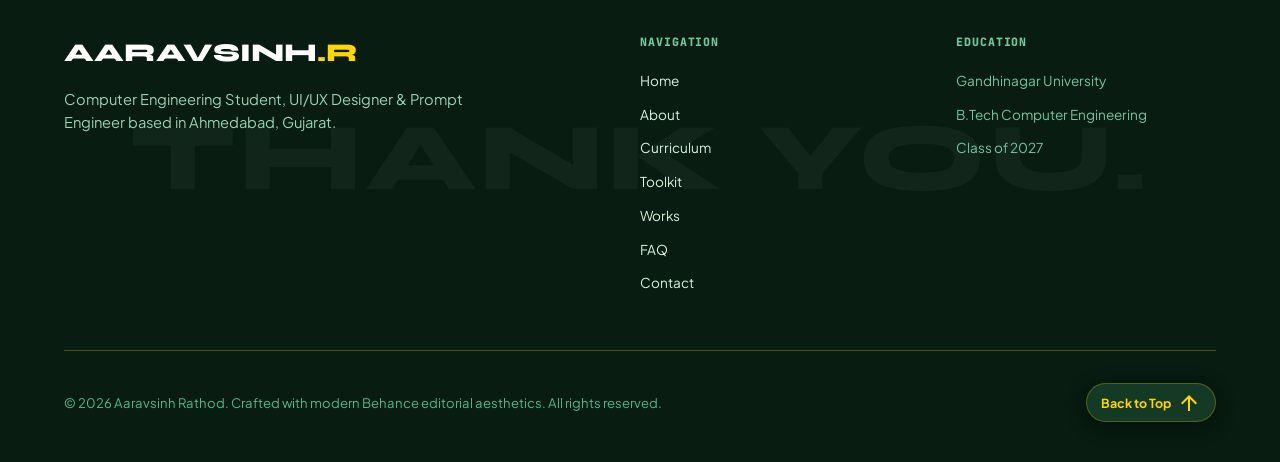
==== commit f6da632f: "Remove invoicing demo and replace with Human Takeover protection showcase" ====
--- a/index.html
+++ b/index.html
@@ -837,9 +837,9 @@
                                 </div>
                                 <div class="apc-arrow">➔</div>
                                 <div class="apc-step">
-                                    <div class="apc-icon-circle">🧾</div>
-                                    <strong>POS Invoicing</strong>
-                                    <span>Thermal Sound FX & Confetti</span>
+                                    <div class="apc-icon-circle">🛡️</div>
+                                    <strong>Human Takeover</strong>
+                                    <span>Auto-Pause on Manual Reply</span>
                                 </div>
                             </div>
                             <div class="apc-live-cta-row">
@@ -860,7 +860,7 @@
                         <div class="work-tags-row">
                             <span class="wt-pill royal">AI AUTOMATIONS</span>
                             <span class="wt-pill">INSTAGRAM GRAPH BOT</span>
-                            <span class="wt-pill">FINTECH &amp; UPI</span>
+                            <span class="wt-pill">HUMAN TAKEOVER</span>
                             <span class="wt-pill">₹0/MO STACK</span>
                         </div>
 
@@ -869,7 +869,7 @@
                         </h3>
 
                         <p class="work-editorial-text">
-                            An end-to-end autonomous business operating system engineered for modern digital agencies. Combines an <strong>instant Instagram AI Chatbot &amp; DM lead capture system</strong> (fluent in English, Hindi &amp; Gujarati), a <strong>24/7 consultative AI sales responder</strong> that quotes in international currencies (<strong>USD, GBP, EUR, INR</strong>), and a <strong>gamified POS thermal invoice checkout</strong> with procedural sound effects and automated bank SMS reconciliation.
+                            An end-to-end autonomous business operating system engineered for modern digital agencies. Combines an <strong>instant Instagram AI Chatbot &amp; DM lead capture system</strong> (fluent in English, Hindi &amp; Gujarati), a <strong>24/7 consultative AI sales responder</strong> that quotes in international currencies (<strong>USD, GBP, EUR, INR</strong>), and <strong>smart human takeover protection</strong> that automatically pauses the bot when you reply personally.
                         </p>
 
                         <div class="work-actions-bar">
@@ -880,10 +880,6 @@
                             <a href="mailto:editcraftstudio19@gmail.com?subject=Project%20Inquiry%20%5BAUTOMATION%20TEST%5D&body=Hi%20Aaravsinh%2C%20I%20am%20testing%20your%20agency%20AI%20auto-responder%20from%20your%20portfolio!" class="btn-pill btn-pill-outline">
                                 <span>Test 24/7 AI Email Funnel</span>
                                 <span class="material-symbols-outlined text-sm">mark_email_read</span>
-                            </a>
-                            <a href="pay.html?inv=INV-1002&am=10&pa=saiaaravv@okicici" target="_blank" rel="noopener" class="btn-pill btn-pill-outline">
-                                <span>Try Live Invoicing Demo</span>
-                                <span class="material-symbols-outlined text-sm">receipt_long</span>
                             </a>
                             <button class="btn-pill btn-pill-outline open-modal-btn" data-project="automation">
                                 <span>Case Study Breakdown</span>
